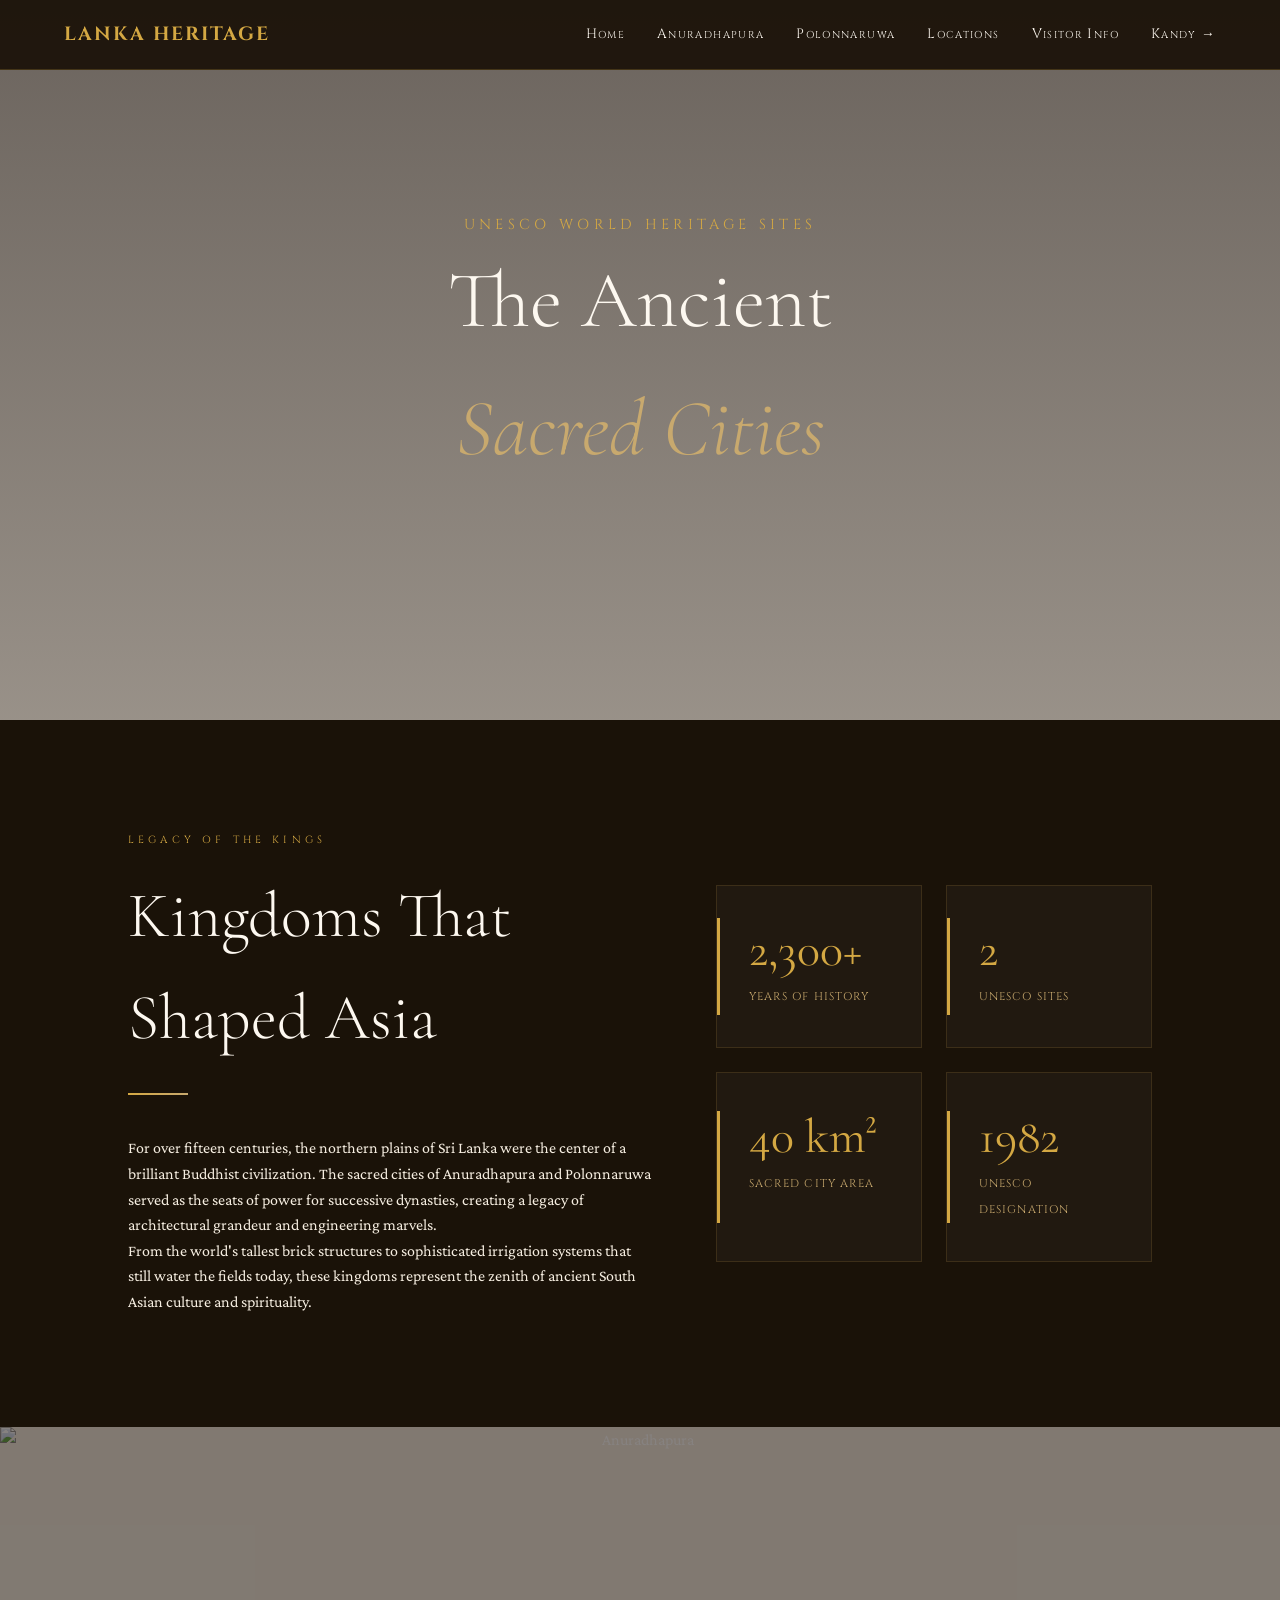
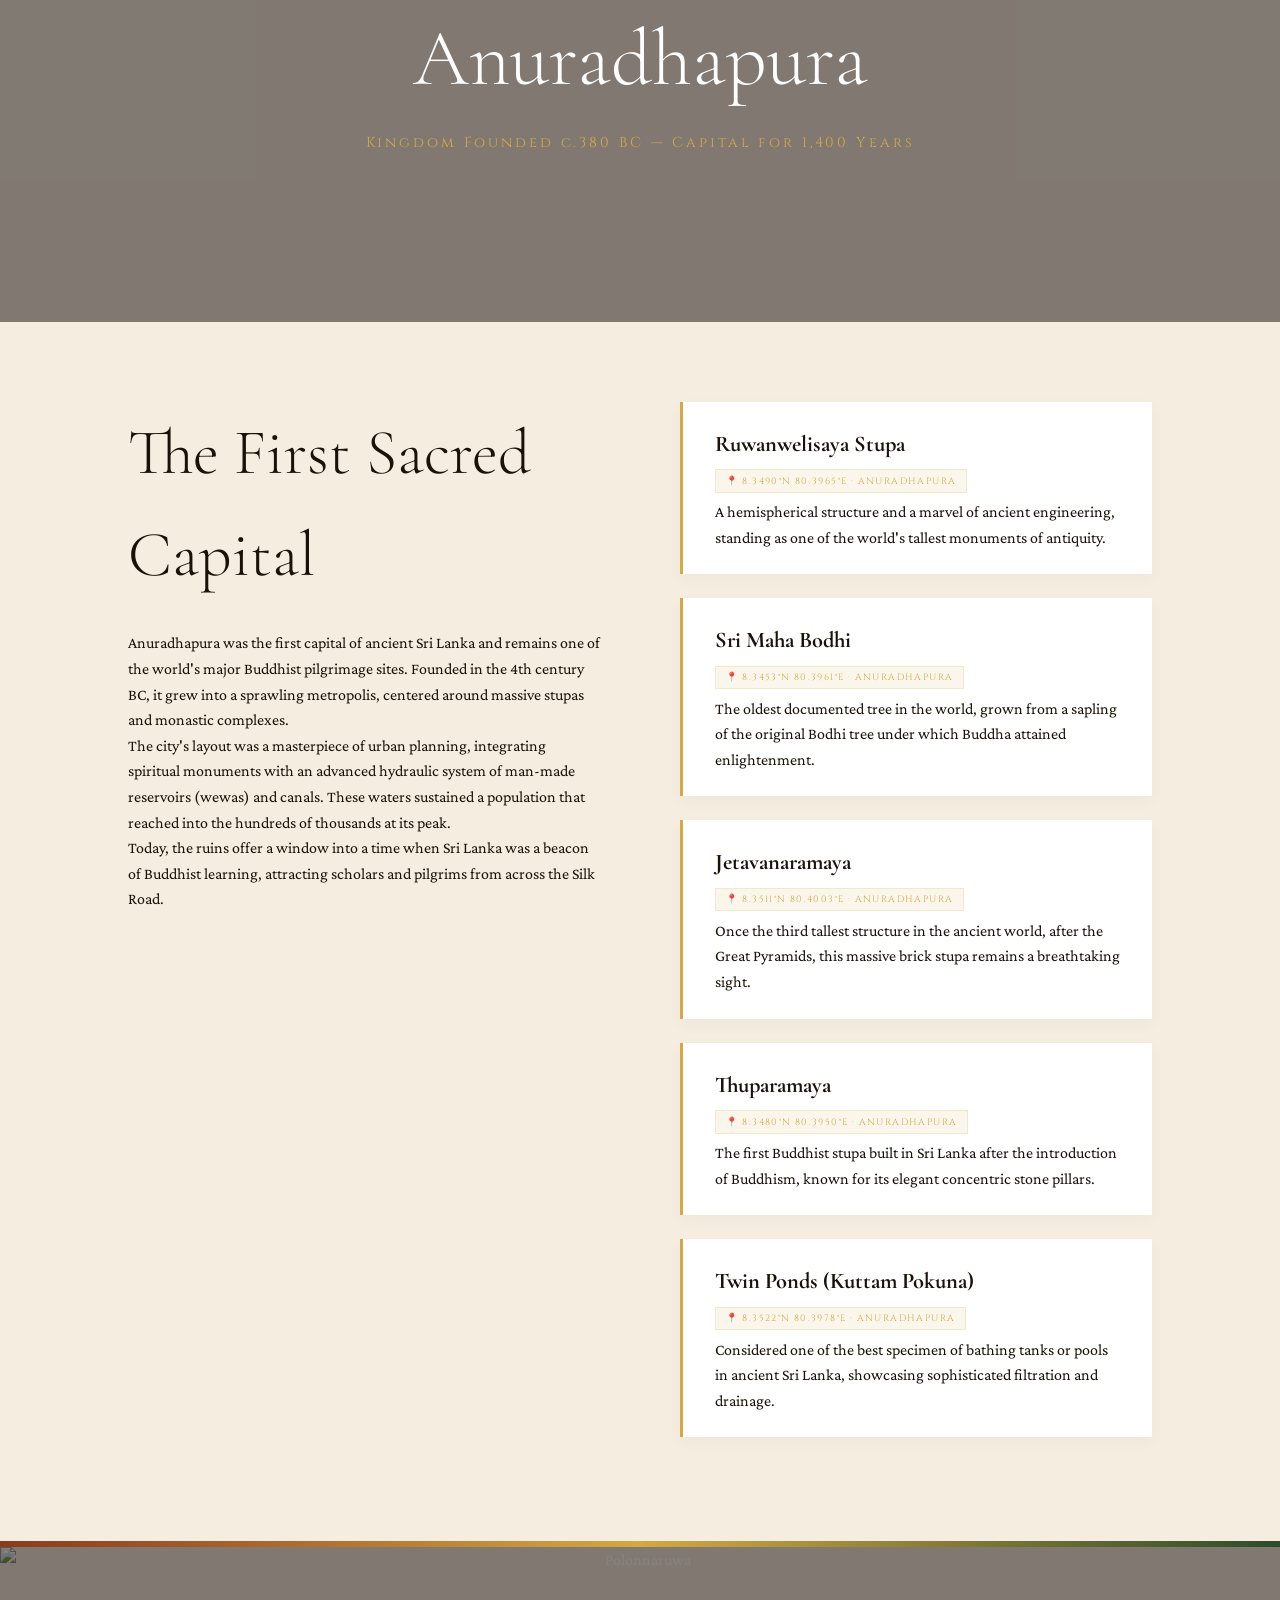
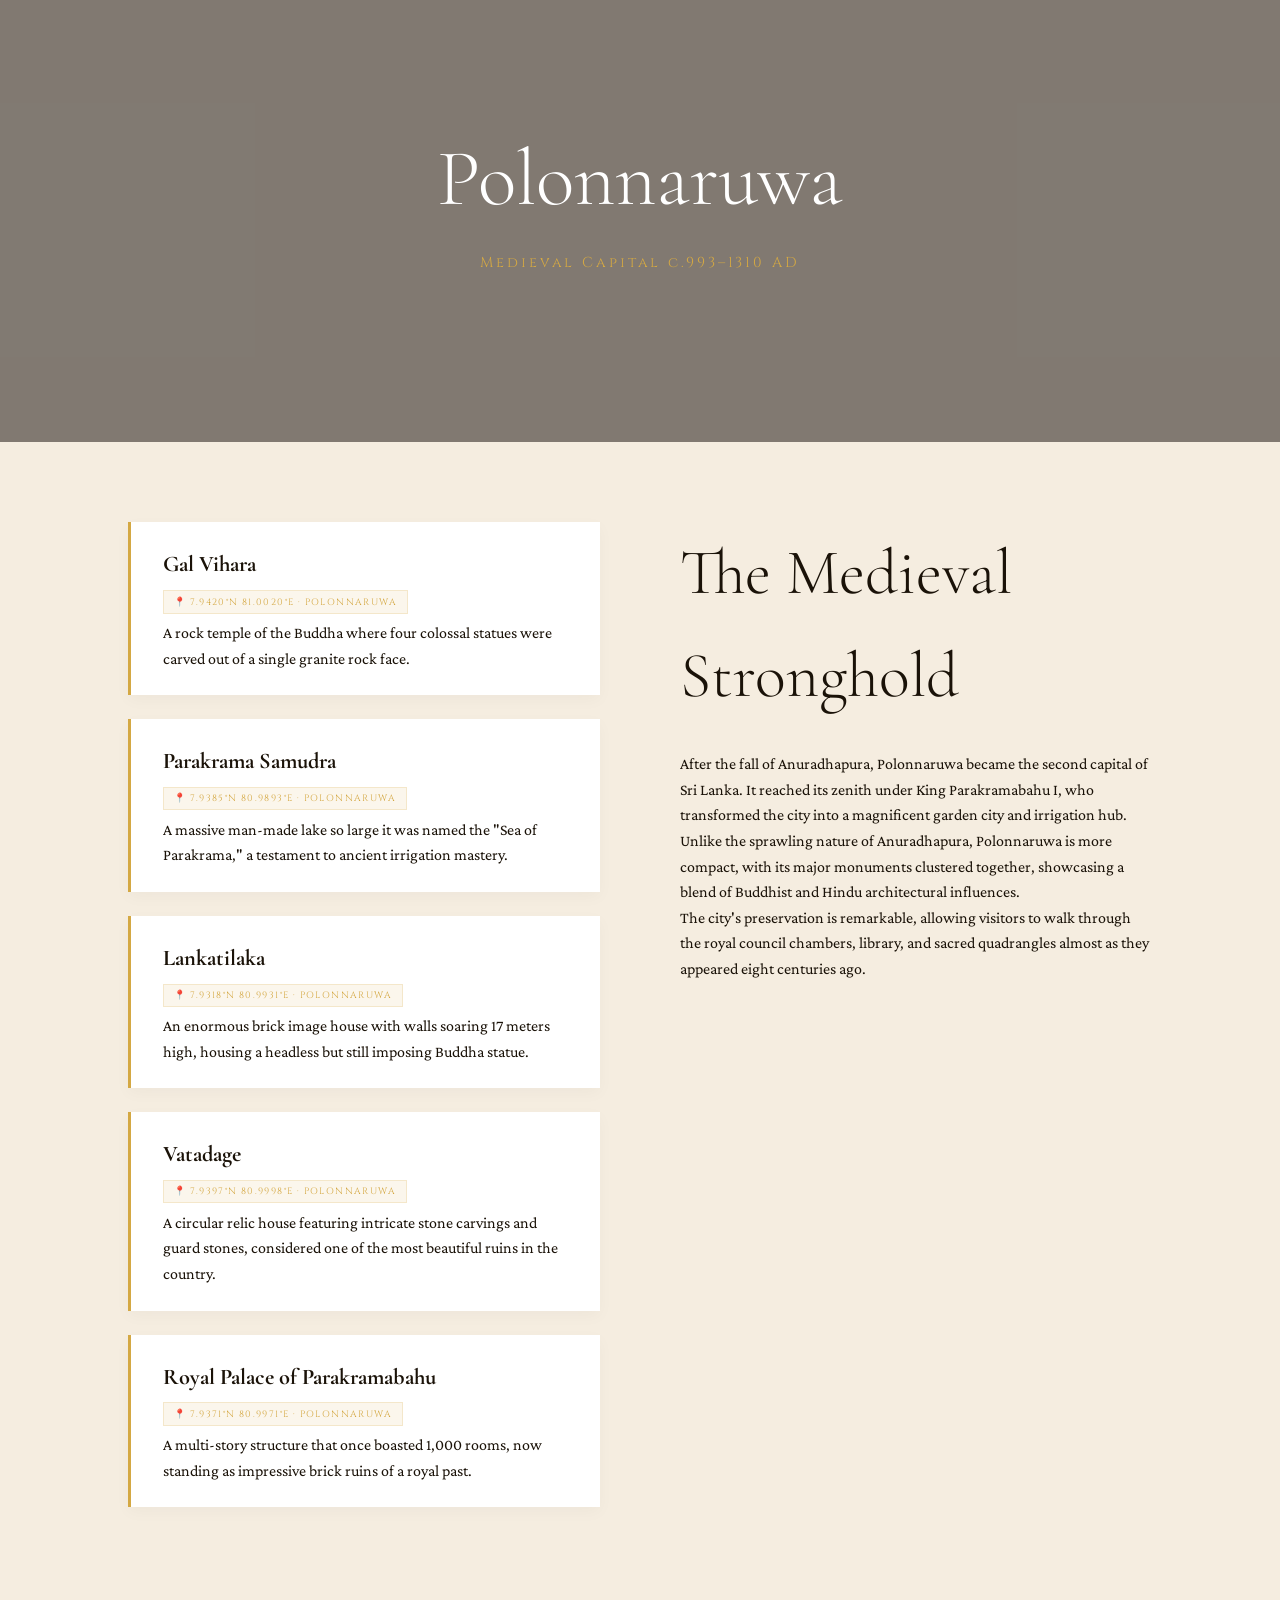
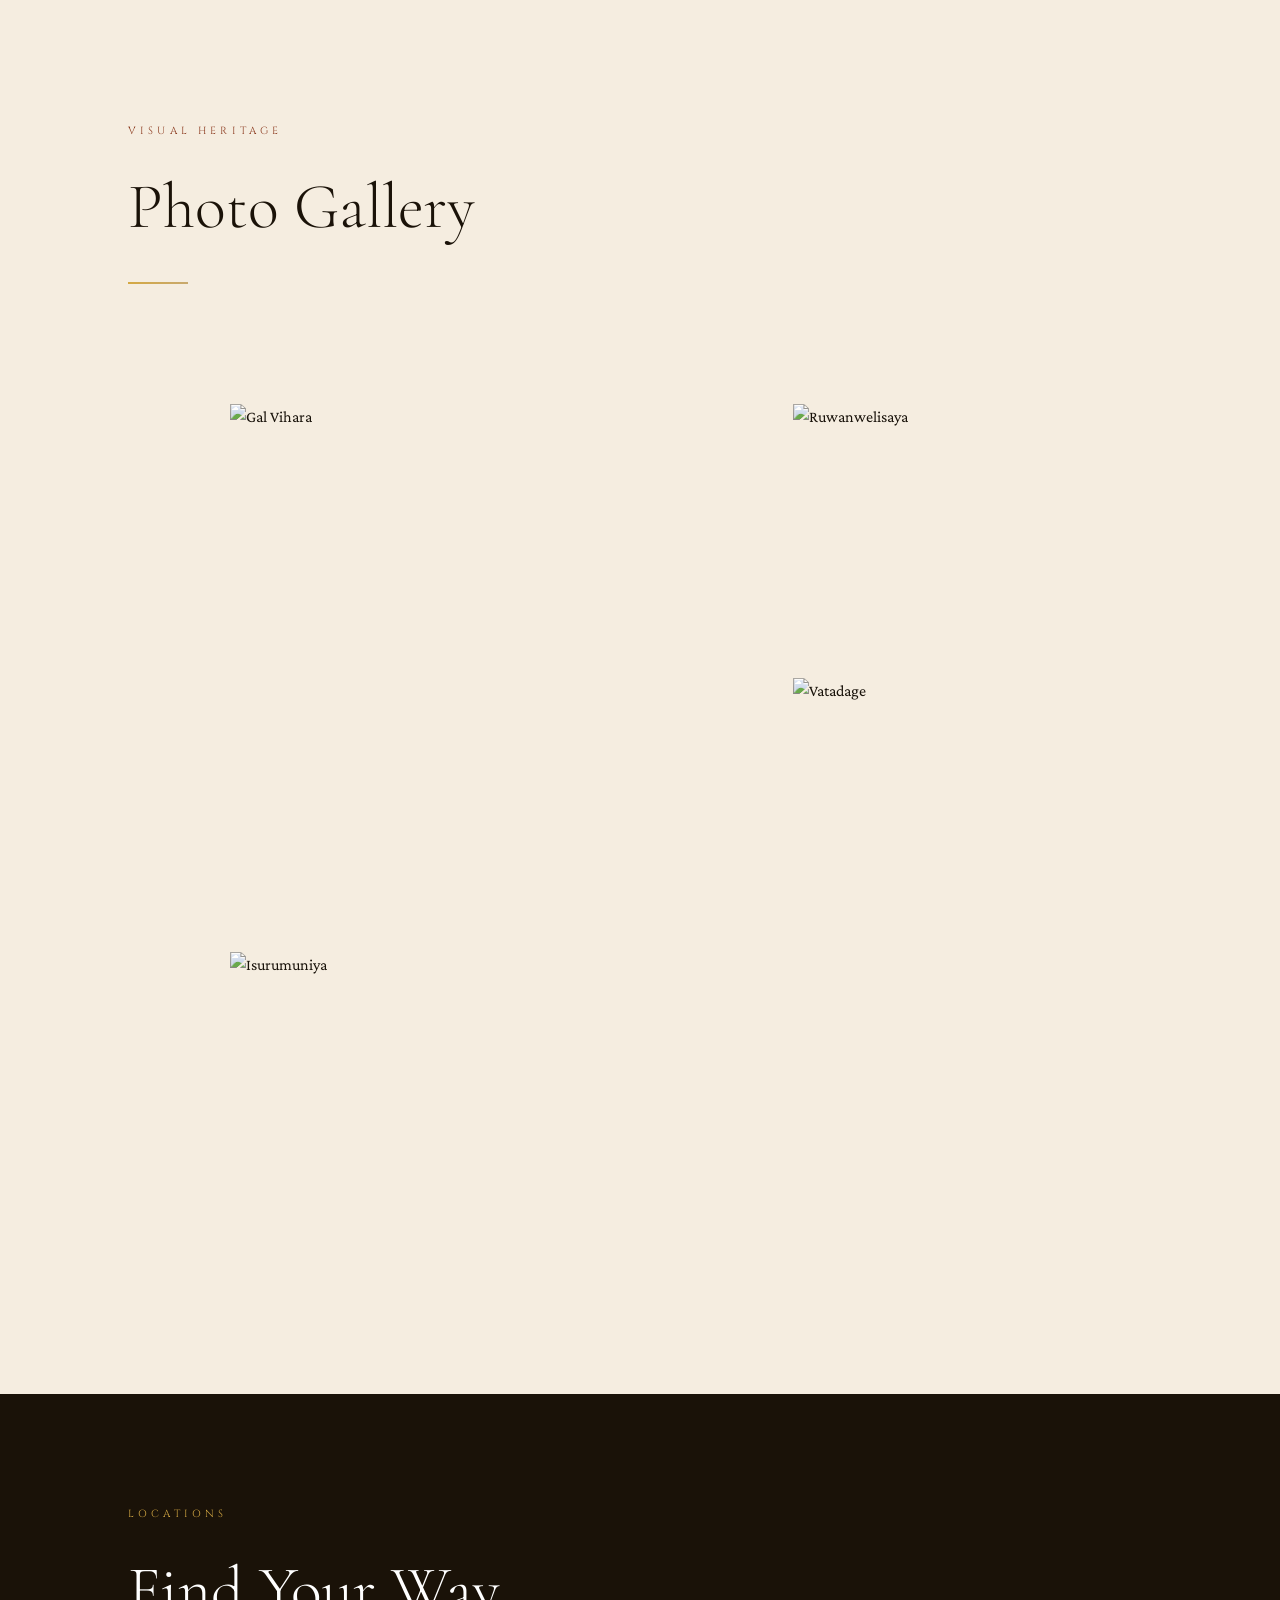
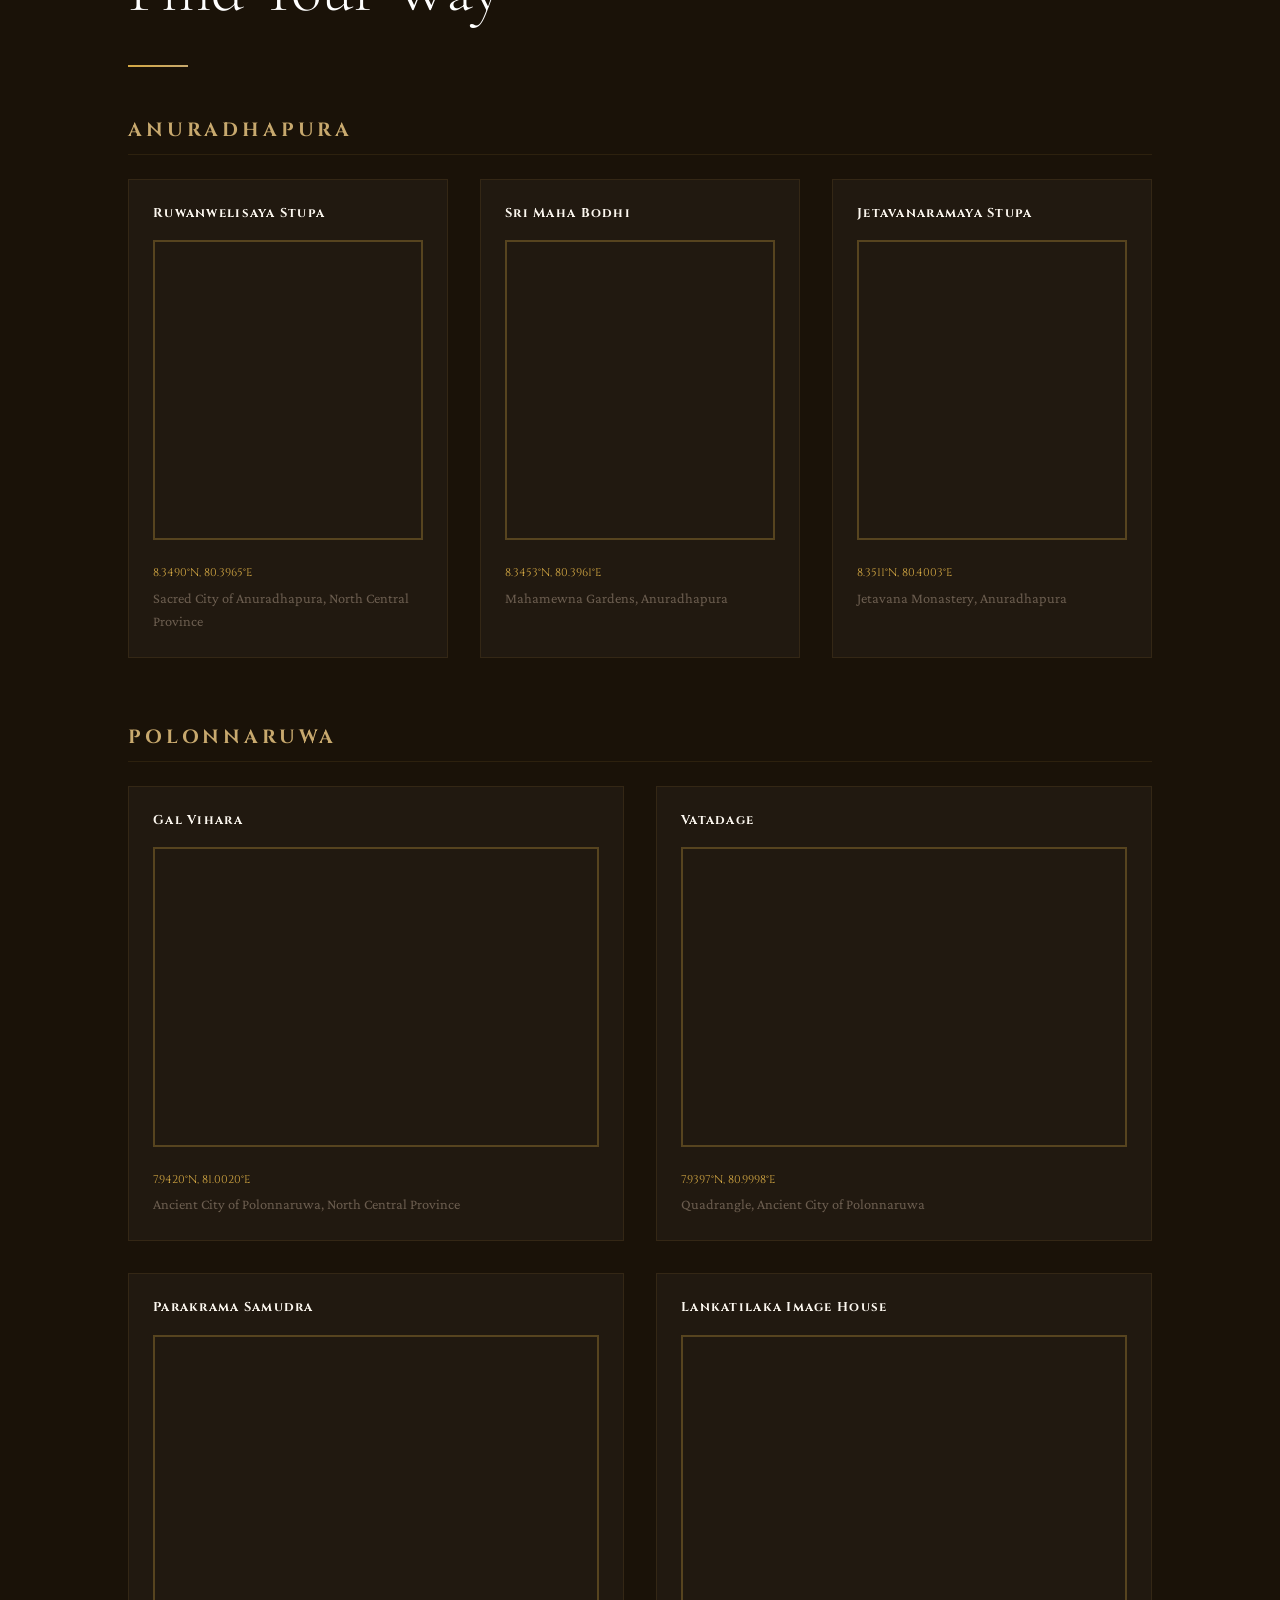
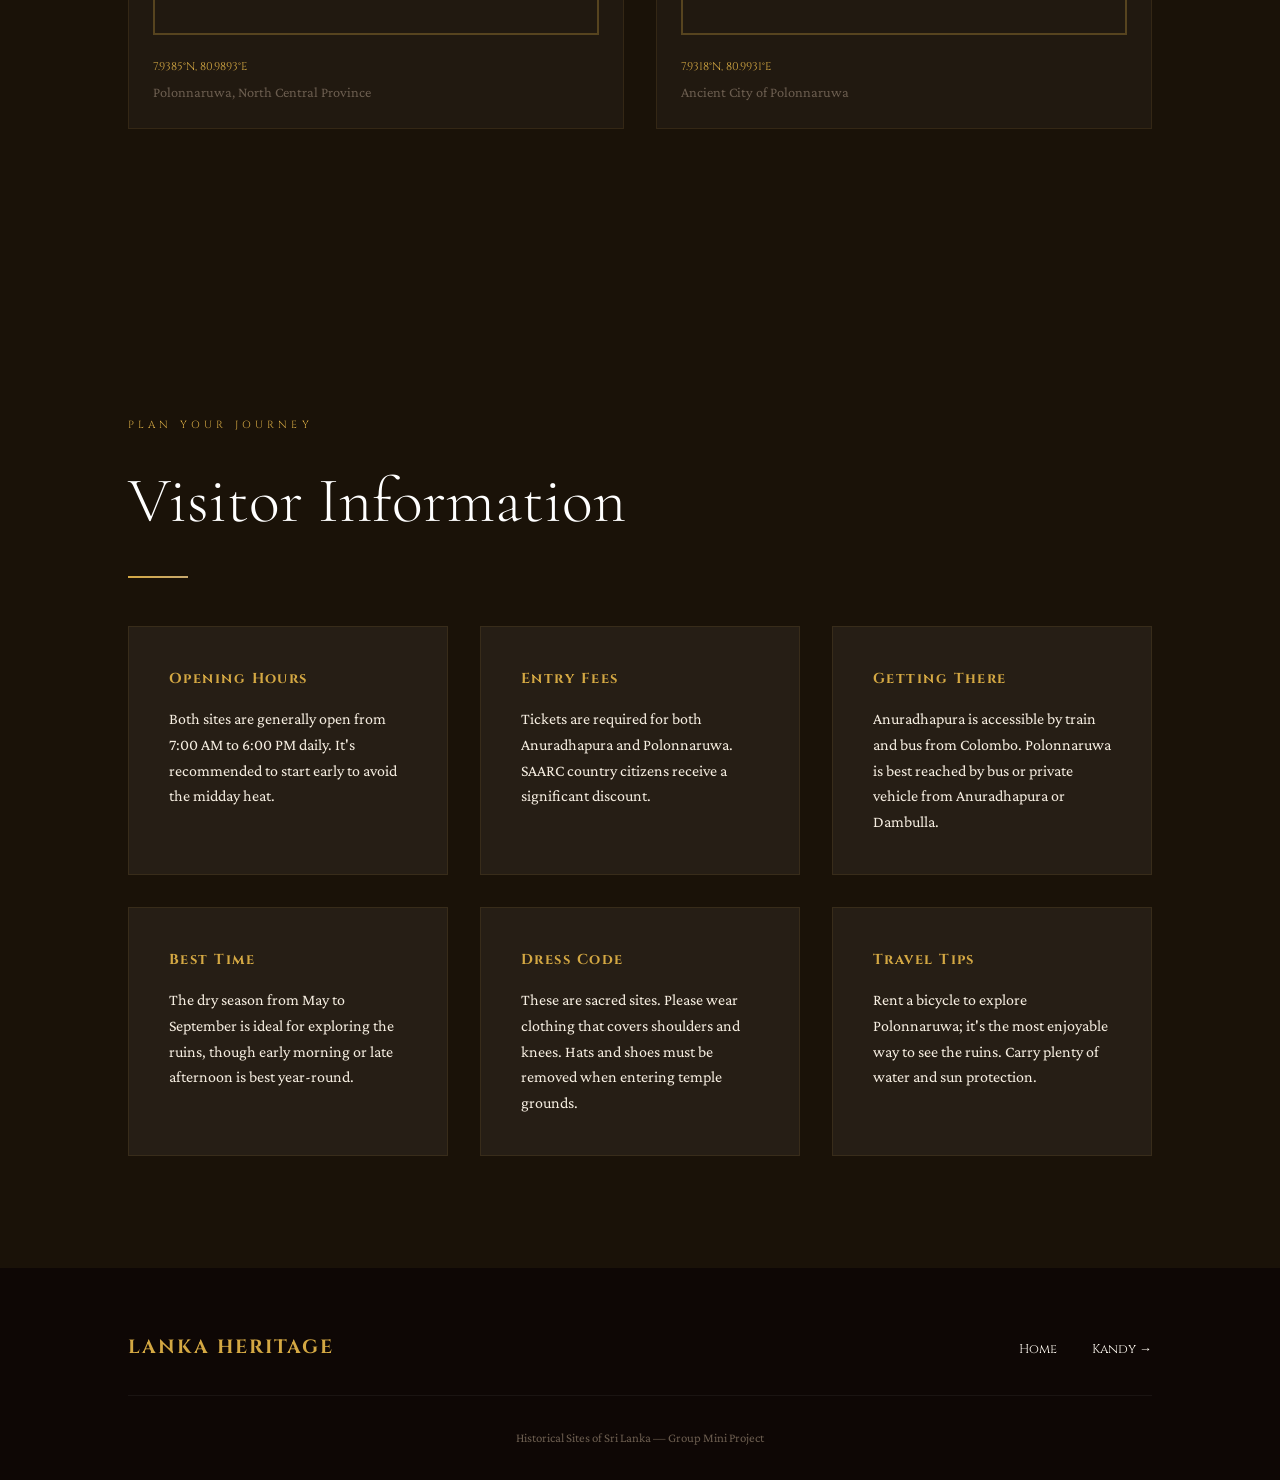
==== ancient-cities.html @ eed7c067 "add interactive maps and location coordinates to ancient-cities and kandy pages" ====
<!DOCTYPE html>
<html lang="en">
<head>
    <meta charset="UTF-8">
    <meta name="viewport" content="width=device-width, initial-scale=1.0">
    <title>Ancient Cities | Historical Sites of Sri Lanka</title>
    <!-- Google Fonts -->
    <link rel="preconnect" href="https://fonts.googleapis.com">
    <link rel="preconnect" href="https://fonts.gstatic.com" crossorigin>
    <link href="https://fonts.googleapis.com/css2?family=Cinzel:wght@400;700&family=Cormorant+Garamond:ital,wght@0,300;0,400;0,700;1,300;1,400&family=Crimson+Pro:wght@200;300;400;600&display=swap" rel="stylesheet">
    <style>
        :root {
            --stone:      #c8a96e;
            --deep:       #1a1208;
            --parchment:  #f5ede0;
            --rust:       #8b3a1e;
            --gold:       #d4a843;
            --ivory:      #fdf8f0;
            --smoke:      #6b5d4f;
            --crimson:    #8b1a1a;
            --saffron:    #e8a020;
            --night:      #0e0705;
            --forest:     #2d4c2a;
        }

        * { margin: 0; padding: 0; box-sizing: border-box; }

        body {
            font-family: 'Crimson Pro', serif;
            background-color: var(--parchment);
            color: var(--deep);
            line-height: 1.6;
            overflow-x: hidden;
        }

        /* Nav */
        .navbar {
            position: fixed;
            top: 0;
            left: 0;
            width: 100%;
            display: flex;
            justify-content: space-between;
            align-items: center;
            padding: 1.2rem 5%;
            background: rgba(26, 18, 8, 0.93);
            z-index: 1000;
            border-bottom: 1px solid rgba(212, 168, 67, 0.2);
        }

        .logo {
            font-family: 'Cinzel', serif;
            color: var(--gold);
            font-weight: 700;
            font-size: 1.2rem;
            text-decoration: none;
            letter-spacing: 0.1em;
        }

        .nav-links { display: flex; gap: 2rem; }
        .nav-links a {
            font-family: 'Cinzel', serif;
            font-variant: small-caps;
            color: var(--ivory);
            text-decoration: none;
            font-size: 0.85rem;
            letter-spacing: 0.1em;
            transition: color 0.3s ease;
        }
        .nav-links a:hover { color: var(--gold); }

        /* Hero */
        .hero {
            height: 80vh;
            width: 100%;
            position: relative;
            display: flex;
            flex-direction: column;
            justify-content: center;
            align-items: center;
            text-align: center;
            color: var(--ivory);
            overflow: hidden;
        }

        .hero-bg {
            position: absolute;
            top: 0;
            left: 0;
            width: 100%;
            height: 100%;
            background: linear-gradient(rgba(14, 7, 5, 0.6), rgba(14, 7, 5, 0.4)), url('https://upload.wikimedia.org/wikipedia/commons/thumb/1/12/Anuradhapura_Ruwanwelisaya_stupa.jpg/1280px-Anuradhapura_Ruwanwelisaya_stupa.jpg');
            background-size: cover;
            background-position: center;
            z-index: -1;
            animation: slowZoom 18s infinite alternate ease-in-out;
        }

        @keyframes slowZoom {
            from { transform: scale(1); }
            to { transform: scale(1.06); }
        }

        .hero h1 {
            font-family: 'Cormorant Garamond', serif;
            font-size: clamp(3rem, 8vw, 5rem);
            font-weight: 300;
            margin-bottom: 1rem;
        }

        .hero h1 span { font-style: italic; color: var(--stone); }

        .eyebrow {
            font-family: 'Cinzel', serif;
            color: var(--gold);
            font-size: 0.9rem;
            letter-spacing: 0.3em;
            text-transform: uppercase;
            margin-bottom: 1rem;
        }

        /* Sections */
        section { padding: 7rem 10%; position: relative; }
        .section-label {
            font-family: 'Cinzel', serif;
            font-size: 0.65rem;
            letter-spacing: 0.4em;
            text-transform: uppercase;
            color: var(--rust);
            display: block;
            margin-bottom: 1rem;
        }
        .section-title {
            font-family: 'Cormorant Garamond', serif;
            font-weight: 300;
            font-size: clamp(2.5rem, 5vw, 4rem);
            color: var(--deep);
            margin-bottom: 1.5rem;
        }
        .divider {
            width: 60px;
            height: 2px;
            background: linear-gradient(to right, var(--gold), var(--stone));
            margin-bottom: 2.5rem;
        }

        /* Reveal */
        .reveal {
            opacity: 0;
            transform: translateY(30px);
            transition: opacity 0.7s ease, transform 0.7s ease;
        }
        .reveal.visible { opacity: 1; transform: none; }

        /* Intro Strip */
        .intro-strip {
            background-color: var(--deep);
            color: var(--parchment);
            display: grid;
            grid-template-columns: 1.2fr 1fr;
            gap: 4rem;
            align-items: center;
        }
        .intro-strip .section-title { color: var(--ivory); }
        .intro-strip .section-label { color: var(--gold); }

        .stats-grid {
            display: grid;
            grid-template-columns: 1fr 1fr;
            gap: 1.5rem;
        }
        .stat-card {
            background: rgba(255, 255, 255, 0.03);
            border: 1px solid rgba(212, 168, 67, 0.15);
            padding: 2.5rem 2rem;
            position: relative;
        }
        .stat-card::before {
            content: '';
            position: absolute;
            left: 0;
            top: 20%;
            bottom: 20%;
            width: 3px;
            background-color: var(--gold);
        }
        .stat-num {
            display: block;
            font-family: 'Cormorant Garamond', serif;
            font-size: 3rem;
            color: var(--gold);
            line-height: 1;
            margin-bottom: 0.5rem;
        }
        .stat-label {
            font-family: 'Cinzel', serif;
            font-size: 0.7rem;
            letter-spacing: 0.1em;
            text-transform: uppercase;
            color: var(--stone);
        }

        /* City Sections */
        .city-banner {
            height: 55vh;
            width: 100%;
            position: relative;
            display: flex;
            flex-direction: column;
            justify-content: center;
            align-items: center;
            text-align: center;
            color: white;
            padding: 0 10%;
        }
        .city-banner::before {
            content: '';
            position: absolute;
            top: 0;
            left: 0;
            width: 100%;
            height: 100%;
            background: rgba(14, 7, 5, 0.5);
            z-index: 1;
        }
        .city-banner-img {
            position: absolute;
            top: 0;
            left: 0;
            width: 100%;
            height: 100%;
            object-fit: cover;
            filter: sepia(12%) saturate(88%);
        }
        .city-banner-content { position: relative; z-index: 2; }
        .city-banner h2 {
            font-family: 'Cormorant Garamond', serif;
            font-size: 5rem;
            font-weight: 300;
            margin-bottom: 0.5rem;
        }
        .city-period {
            font-family: 'Cinzel', serif;
            color: var(--gold);
            font-size: 0.9rem;
            letter-spacing: 0.2em;
        }

        .city-grid {
            display: grid;
            grid-template-columns: 1fr 1fr;
            gap: 5rem;
            padding: 5rem 10%;
            align-items: start;
        }
        .city-grid.mirror { grid-template-columns: 1fr 1fr; }
        .city-grid.mirror .monuments-list { order: 1; }
        .city-grid.mirror .city-description { order: 2; }

        .monument-card {
            border-left: 3px solid var(--gold);
            padding: 1.5rem 2rem;
            background: white;
            margin-bottom: 1.5rem;
            box-shadow: 0 5px 15px rgba(0,0,0,0.03);
            transition: transform 0.3s ease;
        }
        .monument-card:hover { transform: translateX(10px); }
        .monument-card h4 {
            font-family: 'Cormorant Garamond', serif;
            font-size: 1.4rem;
            font-weight: 700;
            margin-bottom: 0.2rem;
        }

        /* Location Pill */
        .location-pill {
            display: inline-block;
            font-family: 'Cinzel', serif;
            font-size: 0.58rem;
            letter-spacing: 0.15em;
            color: var(--gold);
            background: rgba(212,168,67,0.1);
            border: 1px solid rgba(212,168,67,0.2);
            padding: 0.2rem 0.6rem;
            margin: 0.3rem 0 0.4rem;
            text-transform: uppercase;
        }

        /* Map Section */
        .map-section {
            background-color: var(--deep);
            color: var(--parchment);
        }
        .map-section .section-label { color: var(--gold); }
        .map-section .section-title { color: white; }
        
        .map-subsection-title {
            font-family: 'Cinzel', serif;
            color: var(--stone);
            font-size: 1.2rem;
            margin: 3rem 0 1.5rem;
            letter-spacing: 0.2em;
            text-transform: uppercase;
            border-bottom: 1px solid rgba(212,168,67,0.1);
            padding-bottom: 0.5rem;
        }

        .map-grid {
            display: grid;
            gap: 2rem;
            margin-bottom: 4rem;
        }
        .grid-3 { grid-template-columns: repeat(3, 1fr); }
        .grid-2x2 { grid-template-columns: repeat(2, 1fr); }

        .map-card {
            background: rgba(255, 255, 255, 0.03);
            padding: 1.5rem;
            border: 1px solid rgba(212,168,67,0.1);
            transition: border-color 0.3s ease;
        }
        .map-card:hover {
            border-color: var(--gold);
        }
        .map-card h4 {
            font-family: 'Cinzel', serif;
            font-size: 0.8rem;
            color: var(--ivory);
            margin-bottom: 1rem;
            letter-spacing: 0.1em;
        }
        .map-card iframe {
            border: 2px solid rgba(212,168,67,0.3);
            transition: border-color 0.3s ease;
        }
        .map-card:hover iframe {
            border-color: var(--gold);
        }
        .map-details {
            margin-top: 1rem;
            font-family: 'Crimson Pro', serif;
            font-size: 0.9rem;
            color: var(--smoke);
        }
        .map-details .coords {
            display: block;
            color: var(--gold);
            font-family: 'Cinzel', serif;
            font-size: 0.7rem;
            margin-bottom: 0.3rem;
        }

        /* Separator */
        .color-separator {
            height: 6px;
            width: 100%;
            background: linear-gradient(to right, var(--rust), var(--gold), var(--forest));
        }

        /* Gallery */
        .gallery-grid {
            display: grid;
            grid-template-columns: repeat(3, 1fr);
            grid-auto-rows: 250px;
            gap: 1.5rem;
            padding: 5rem 10%;
        }
        .gallery-item {
            position: relative;
            overflow: hidden;
        }
        .gallery-item:first-child {
            grid-column: span 2;
            grid-row: span 2;
        }
        .gallery-img {
            width: 100%;
            height: 100%;
            object-fit: cover;
            transition: transform 0.6s ease;
            filter: sepia(12%) saturate(88%);
        }
        .gallery-item:hover .gallery-img { transform: scale(1.05); }
        .gallery-caption {
            position: absolute;
            bottom: 0;
            left: 0;
            width: 100%;
            background: linear-gradient(transparent, rgba(0,0,0,0.8));
            padding: 1.5rem;
            color: white;
            opacity: 0;
            transition: opacity 0.4s ease;
        }
        .gallery-item:hover .gallery-caption { opacity: 1; }

        /* Visitor Info */
        .visitor-info {
            background-color: var(--deep);
            color: var(--parchment);
        }
        .info-grid {
            display: grid;
            grid-template-columns: repeat(3, 1fr);
            gap: 2rem;
            margin-top: 3rem;
        }
        .info-card {
            background: rgba(255, 255, 255, 0.05);
            padding: 2.5rem;
            border: 1px solid rgba(212, 168, 67, 0.1);
        }
        .info-card h4 {
            font-family: 'Cinzel', serif;
            color: var(--gold);
            margin-bottom: 1rem;
            font-size: 0.9rem;
            letter-spacing: 0.1em;
        }

        /* Footer */
        footer {
            background-color: var(--night);
            color: var(--parchment);
            padding: 4rem 10% 2rem;
        }
        .footer-content {
            display: flex;
            justify-content: space-between;
            align-items: center;
            border-bottom: 1px solid rgba(255,255,255,0.05);
            padding-bottom: 2rem;
            margin-bottom: 2rem;
        }
        .footer-nav a {
            color: var(--ivory);
            text-decoration: none;
            font-family: 'Cinzel', serif;
            margin-left: 2rem;
            font-size: 0.8rem;
        }

        /* Responsive */
        @media (max-width: 900px) {
            .intro-strip, .city-grid, .info-grid, .map-grid { grid-template-columns: 1fr; }
            .city-grid.mirror { grid-template-columns: 1fr; }
            .city-grid.mirror .monuments-list { order: 2; }
            .city-grid.mirror .city-description { order: 1; }
            .gallery-grid { grid-template-columns: 1fr 1fr; }
        }
        @media (max-width: 600px) {
            .gallery-grid { grid-template-columns: 1fr; }
            .city-banner h2 { font-size: 3rem; }
            .nav-links { display: none; }
        }
    </style>
</head>
<body>

    <nav class="navbar">
        <a href="index.html" class="logo">LANKA HERITAGE</a>
        <div class="nav-links">
            <a href="index.html">Home</a>
            <a href="#anuradhapura">Anuradhapura</a>
            <a href="#polonnaruwa">Polonnaruwa</a>
            <a href="#locations">Locations</a>
            <a href="#visitor-info">Visitor Info</a>
            <a href="kandy.html">Kandy →</a>
        </div>
    </nav>

    <header class="hero">
        <div class="hero-bg"></div>
        <div class="hero-content reveal">
            <span class="eyebrow">UNESCO World Heritage Sites</span>
            <h1>The Ancient<br><span>Sacred Cities</span></h1>
        </div>
    </header>

    <section class="intro-strip reveal">
        <div class="intro-content">
            <span class="section-label">Legacy of the Kings</span>
            <h2 class="section-title">Kingdoms That<br>Shaped Asia</h2>
            <div class="divider"></div>
            <p>For over fifteen centuries, the northern plains of Sri Lanka were the center of a brilliant Buddhist civilization. The sacred cities of Anuradhapura and Polonnaruwa served as the seats of power for successive dynasties, creating a legacy of architectural grandeur and engineering marvels.</p>
            <p>From the world's tallest brick structures to sophisticated irrigation systems that still water the fields today, these kingdoms represent the zenith of ancient South Asian culture and spirituality.</p>
        </div>
        <div class="stats-grid">
            <div class="stat-card">
                <span class="stat-num">2,300+</span>
                <span class="stat-label">Years of History</span>
            </div>
            <div class="stat-card">
                <span class="stat-num">2</span>
                <span class="stat-label">UNESCO Sites</span>
            </div>
            <div class="stat-card">
                <span class="stat-num">40 km²</span>
                <span class="stat-label">Sacred City Area</span>
            </div>
            <div class="stat-card">
                <span class="stat-num">1982</span>
                <span class="stat-label">UNESCO Designation</span>
            </div>
        </div>
    </section>

    <div id="anuradhapura" class="city-banner">
        <img src="https://upload.wikimedia.org/wikipedia/commons/thumb/1/12/Anuradhapura_Ruwanwelisaya_stupa.jpg/1280px-Anuradhapura_Ruwanwelisaya_stupa.jpg" alt="Anuradhapura" class="city-banner-img">
        <div class="city-banner-content reveal">
            <h2>Anuradhapura</h2>
            <p class="city-period">Kingdom Founded c.380 BC — Capital for 1,400 Years</p>
        </div>
    </div>

    <div class="city-grid">
        <div class="city-description reveal">
            <h3 class="section-title">The First Sacred Capital</h3>
            <p>Anuradhapura was the first capital of ancient Sri Lanka and remains one of the world's major Buddhist pilgrimage sites. Founded in the 4th century BC, it grew into a sprawling metropolis, centered around massive stupas and monastic complexes.</p>
            <p>The city's layout was a masterpiece of urban planning, integrating spiritual monuments with an advanced hydraulic system of man-made reservoirs (wewas) and canals. These waters sustained a population that reached into the hundreds of thousands at its peak.</p>
            <p>Today, the ruins offer a window into a time when Sri Lanka was a beacon of Buddhist learning, attracting scholars and pilgrims from across the Silk Road.</p>
        </div>
        <div class="monuments-list reveal">
            <div class="monument-card">
                <h4>Ruwanwelisaya Stupa</h4>
                <span class="location-pill">📍 8.3490°N 80.3965°E · Anuradhapura</span>
                <p>A hemispherical structure and a marvel of ancient engineering, standing as one of the world's tallest monuments of antiquity.</p>
            </div>
            <div class="monument-card">
                <h4>Sri Maha Bodhi</h4>
                <span class="location-pill">📍 8.3453°N 80.3961°E · Anuradhapura</span>
                <p>The oldest documented tree in the world, grown from a sapling of the original Bodhi tree under which Buddha attained enlightenment.</p>
            </div>
            <div class="monument-card">
                <h4>Jetavanaramaya</h4>
                <span class="location-pill">📍 8.3511°N 80.4003°E · Anuradhapura</span>
                <p>Once the third tallest structure in the ancient world, after the Great Pyramids, this massive brick stupa remains a breathtaking sight.</p>
            </div>
            <div class="monument-card">
                <h4>Thuparamaya</h4>
                <span class="location-pill">📍 8.3480°N 80.3950°E · Anuradhapura</span>
                <p>The first Buddhist stupa built in Sri Lanka after the introduction of Buddhism, known for its elegant concentric stone pillars.</p>
            </div>
            <div class="monument-card">
                <h4>Twin Ponds (Kuttam Pokuna)</h4>
                <span class="location-pill">📍 8.3522°N 80.3978°E · Anuradhapura</span>
                <p>Considered one of the best specimen of bathing tanks or pools in ancient Sri Lanka, showcasing sophisticated filtration and drainage.</p>
            </div>
        </div>
    </div>

    <div class="color-separator"></div>

    <div id="polonnaruwa" class="city-banner">
        <img src="https://upload.wikimedia.org/wikipedia/commons/thumb/9/9e/Gal_Vihara_Polonnaruwa.jpg/1280px-Gal_Vihara_Polonnaruwa.jpg" alt="Polonnaruwa" class="city-banner-img">
        <div class="city-banner-content reveal">
            <h2>Polonnaruwa</h2>
            <p class="city-period">Medieval Capital c.993–1310 AD</p>
        </div>
    </div>

    <div class="city-grid mirror">
        <div class="monuments-list reveal">
            <div class="monument-card">
                <h4>Gal Vihara</h4>
                <span class="location-pill">📍 7.9420°N 81.0020°E · Polonnaruwa</span>
                <p>A rock temple of the Buddha where four colossal statues were carved out of a single granite rock face.</p>
            </div>
            <div class="monument-card">
                <h4>Parakrama Samudra</h4>
                <span class="location-pill">📍 7.9385°N 80.9893°E · Polonnaruwa</span>
                <p>A massive man-made lake so large it was named the "Sea of Parakrama," a testament to ancient irrigation mastery.</p>
            </div>
            <div class="monument-card">
                <h4>Lankatilaka</h4>
                <span class="location-pill">📍 7.9318°N 80.9931°E · Polonnaruwa</span>
                <p>An enormous brick image house with walls soaring 17 meters high, housing a headless but still imposing Buddha statue.</p>
            </div>
            <div class="monument-card">
                <h4>Vatadage</h4>
                <span class="location-pill">📍 7.9397°N 80.9998°E · Polonnaruwa</span>
                <p>A circular relic house featuring intricate stone carvings and guard stones, considered one of the most beautiful ruins in the country.</p>
            </div>
            <div class="monument-card">
                <h4>Royal Palace of Parakramabahu</h4>
                <span class="location-pill">📍 7.9371°N 80.9971°E · Polonnaruwa</span>
                <p>A multi-story structure that once boasted 1,000 rooms, now standing as impressive brick ruins of a royal past.</p>
            </div>
        </div>
        <div class="city-description reveal">
            <h3 class="section-title">The Medieval Stronghold</h3>
            <p>After the fall of Anuradhapura, Polonnaruwa became the second capital of Sri Lanka. It reached its zenith under King Parakramabahu I, who transformed the city into a magnificent garden city and irrigation hub.</p>
            <p>Unlike the sprawling nature of Anuradhapura, Polonnaruwa is more compact, with its major monuments clustered together, showcasing a blend of Buddhist and Hindu architectural influences.</p>
            <p>The city's preservation is remarkable, allowing visitors to walk through the royal council chambers, library, and sacred quadrangles almost as they appeared eight centuries ago.</p>
        </div>
    </div>

    <section class="gallery">
        <span class="section-label">Visual Heritage</span>
        <h2 class="section-title">Photo Gallery</h2>
        <div class="divider"></div>
        <div class="gallery-grid">
            <div class="gallery-item reveal">
                <img src="https://upload.wikimedia.org/wikipedia/commons/thumb/9/9e/Gal_Vihara_Polonnaruwa.jpg/800px-Gal_Vihara_Polonnaruwa.jpg" alt="Gal Vihara" class="gallery-img">
                <div class="gallery-caption">Gal Vihara Rock Temple</div>
            </div>
            <div class="gallery-item reveal">
                <img src="https://upload.wikimedia.org/wikipedia/commons/thumb/1/12/Anuradhapura_Ruwanwelisaya_stupa.jpg/600px-Anuradhapura_Ruwanwelisaya_stupa.jpg" alt="Ruwanwelisaya" class="gallery-img">
                <div class="gallery-caption">Ruwanwelisaya Stupa</div>
            </div>
            <div class="gallery-item reveal">
                <img src="https://upload.wikimedia.org/wikipedia/commons/thumb/6/6e/Vatadage_Polonnaruwa.jpg/600px-Vatadage_Polonnaruwa.jpg" alt="Vatadage" class="gallery-img">
                <div class="gallery-caption">Polonnaruwa Vatadage</div>
            </div>
            <div class="gallery-item reveal">
                <img src="https://upload.wikimedia.org/wikipedia/commons/thumb/b/b0/Isurumuniya_Lovers.JPG/600px-Isurumuniya_Lovers.JPG" alt="Isurumuniya" class="gallery-img">
                <div class="gallery-caption">Isurumuniya Lovers Rock Carving</div>
            </div>
        </div>
    </section>

    <section id="locations" class="map-section reveal">
        <span class="section-label">Locations</span>
        <h2 class="section-title">Find Your Way</h2>
        <div class="divider"></div>

        <h3 class="map-subsection-title">Anuradhapura</h3>
        <div class="map-grid grid-3">
            <!-- Ruwanwelisaya -->
            <div class="map-card reveal">
                <h4>Ruwanwelisaya Stupa</h4>
                <iframe
                    src="https://www.openstreetmap.org/export/embed.html?bbox=80.3885,8.3430,80.4045,8.3550&layer=mapnik&marker=8.3490,80.3965"
                    width="100%" height="300"
                    loading="lazy"
                    title="Map of Ruwanwelisaya Stupa">
                </iframe>
                <div class="map-details">
                    <span class="coords">8.3490°N, 80.3965°E</span>
                    Sacred City of Anuradhapura, North Central Province
                </div>
            </div>
            <!-- Sri Maha Bodhi -->
            <div class="map-card reveal">
                <h4>Sri Maha Bodhi</h4>
                <iframe
                    src="https://www.openstreetmap.org/export/embed.html?bbox=80.3881,8.3393,80.4041,8.3513&layer=mapnik&marker=8.3453,80.3961"
                    width="100%" height="300"
                    loading="lazy"
                    title="Map of Sri Maha Bodhi">
                </iframe>
                <div class="map-details">
                    <span class="coords">8.3453°N, 80.3961°E</span>
                    Mahamewna Gardens, Anuradhapura
                </div>
            </div>
            <!-- Jetavanaramaya -->
            <div class="map-card reveal">
                <h4>Jetavanaramaya Stupa</h4>
                <iframe
                    src="https://www.openstreetmap.org/export/embed.html?bbox=80.3923,8.3451,80.4083,8.3571&layer=mapnik&marker=8.3511,80.4003"
                    width="100%" height="300"
                    loading="lazy"
                    title="Map of Jetavanaramaya Stupa">
                </iframe>
                <div class="map-details">
                    <span class="coords">8.3511°N, 80.4003°E</span>
                    Jetavana Monastery, Anuradhapura
                </div>
            </div>
        </div>

        <h3 class="map-subsection-title">Polonnaruwa</h3>
        <div class="map-grid grid-2x2">
            <!-- Gal Vihara -->
            <div class="map-card reveal">
                <h4>Gal Vihara</h4>
                <iframe
                    src="https://www.openstreetmap.org/export/embed.html?bbox=80.9940,7.9360,81.0100,7.9480&layer=mapnik&marker=7.9420,81.0020"
                    width="100%" height="300"
                    loading="lazy"
                    title="Map of Gal Vihara">
                </iframe>
                <div class="map-details">
                    <span class="coords">7.9420°N, 81.0020°E</span>
                    Ancient City of Polonnaruwa, North Central Province
                </div>
            </div>
            <!-- Vatadage -->
            <div class="map-card reveal">
                <h4>Vatadage</h4>
                <iframe
                    src="https://www.openstreetmap.org/export/embed.html?bbox=80.9918,7.9337,81.0078,7.9457&layer=mapnik&marker=7.9397,80.9998"
                    width="100%" height="300"
                    loading="lazy"
                    title="Map of Vatadage">
                </iframe>
                <div class="map-details">
                    <span class="coords">7.9397°N, 80.9998°E</span>
                    Quadrangle, Ancient City of Polonnaruwa
                </div>
            </div>
            <!-- Parakrama Samudra -->
            <div class="map-card reveal">
                <h4>Parakrama Samudra</h4>
                <iframe
                    src="https://www.openstreetmap.org/export/embed.html?bbox=80.9813,7.9325,80.9973,7.9445&layer=mapnik&marker=7.9385,80.9893"
                    width="100%" height="300"
                    loading="lazy"
                    title="Map of Parakrama Samudra">
                </iframe>
                <div class="map-details">
                    <span class="coords">7.9385°N, 80.9893°E</span>
                    Polonnaruwa, North Central Province
                </div>
            </div>
            <!-- Lankatilaka -->
            <div class="map-card reveal">
                <h4>Lankatilaka Image House</h4>
                <iframe
                    src="https://www.openstreetmap.org/export/embed.html?bbox=80.9851,7.9258,81.0011,7.9378&layer=mapnik&marker=7.9318,80.9931"
                    width="100%" height="300"
                    loading="lazy"
                    title="Map of Lankatilaka Image House">
                </iframe>
                <div class="map-details">
                    <span class="coords">7.9318°N, 80.9931°E</span>
                    Ancient City of Polonnaruwa
                </div>
            </div>
        </div>
    </section>

    <section id="visitor-info" class="visitor-info">
        <span class="section-label" style="color: var(--gold);">Plan Your Journey</span>
        <h2 class="section-title" style="color: white;">Visitor Information</h2>
        <div class="divider"></div>
        <div class="info-grid">
            <div class="info-card reveal">
                <h4>Opening Hours</h4>
                <p>Both sites are generally open from 7:00 AM to 6:00 PM daily. It's recommended to start early to avoid the midday heat.</p>
            </div>
            <div class="info-card reveal">
                <h4>Entry Fees</h4>
                <p>Tickets are required for both Anuradhapura and Polonnaruwa. SAARC country citizens receive a significant discount.</p>
            </div>
            <div class="info-card reveal">
                <h4>Getting There</h4>
                <p>Anuradhapura is accessible by train and bus from Colombo. Polonnaruwa is best reached by bus or private vehicle from Anuradhapura or Dambulla.</p>
            </div>
            <div class="info-card reveal">
                <h4>Best Time</h4>
                <p>The dry season from May to September is ideal for exploring the ruins, though early morning or late afternoon is best year-round.</p>
            </div>
            <div class="info-card reveal">
                <h4>Dress Code</h4>
                <p>These are sacred sites. Please wear clothing that covers shoulders and knees. Hats and shoes must be removed when entering temple grounds.</p>
            </div>
            <div class="info-card reveal">
                <h4>Travel Tips</h4>
                <p>Rent a bicycle to explore Polonnaruwa; it's the most enjoyable way to see the ruins. Carry plenty of water and sun protection.</p>
            </div>
        </div>
    </section>

    <footer>
        <div class="footer-content">
            <a href="index.html" class="logo">LANKA HERITAGE</a>
            <div class="footer-nav">
                <a href="index.html">Home</a>
                <a href="kandy.html">Kandy →</a>
            </div>
        </div>
        <p style="text-align: center; font-size: 0.8rem; color: var(--smoke);">Historical Sites of Sri Lanka — Group Mini Project</p>
    </footer>

    <script>
        const reveals = document.querySelectorAll('.reveal');
        const io = new IntersectionObserver((entries) => {
            entries.forEach((e, i) => {
                if (e.isIntersecting) {
                    setTimeout(() => e.target.classList.add('visible'), i * 90);
                    io.unobserve(e.target);
                }
            });
        }, { threshold: 0.08 });
        reveals.forEach(r => io.observe(r));
    </script>
</body>
</html>
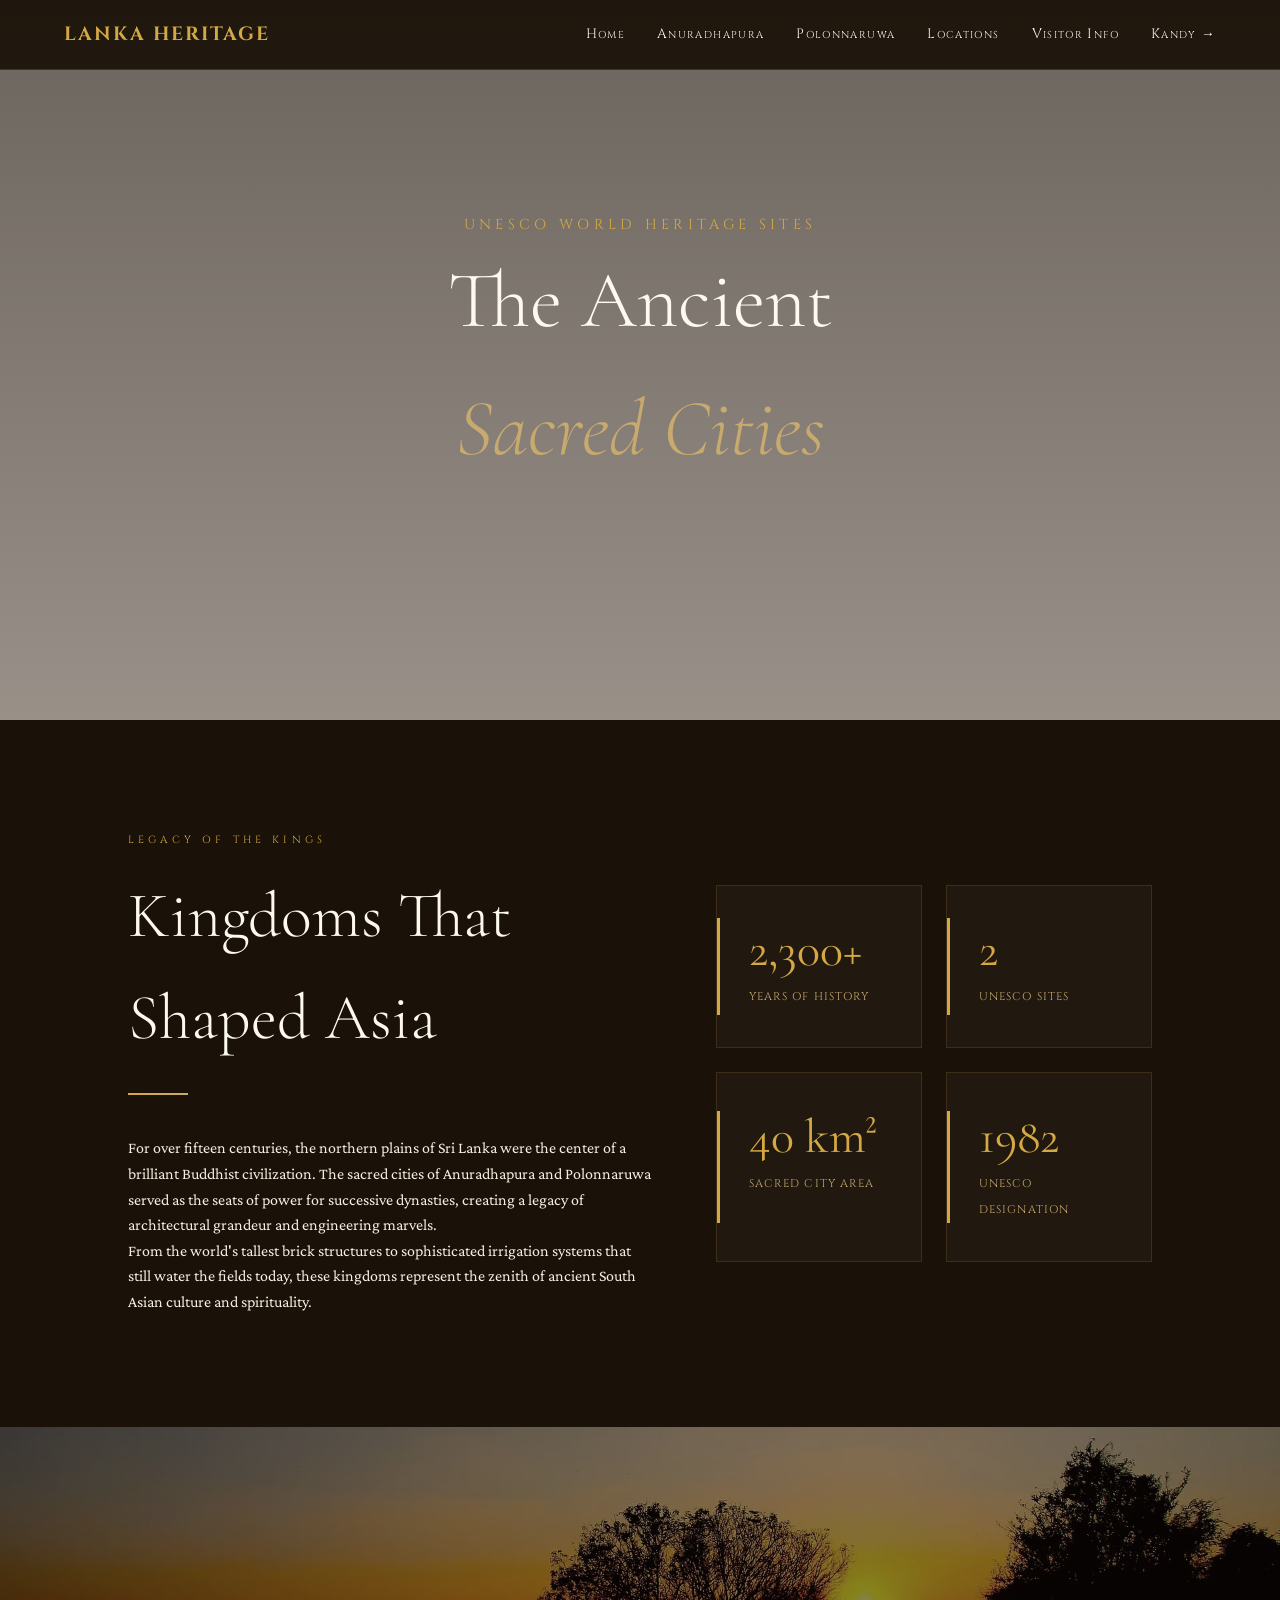
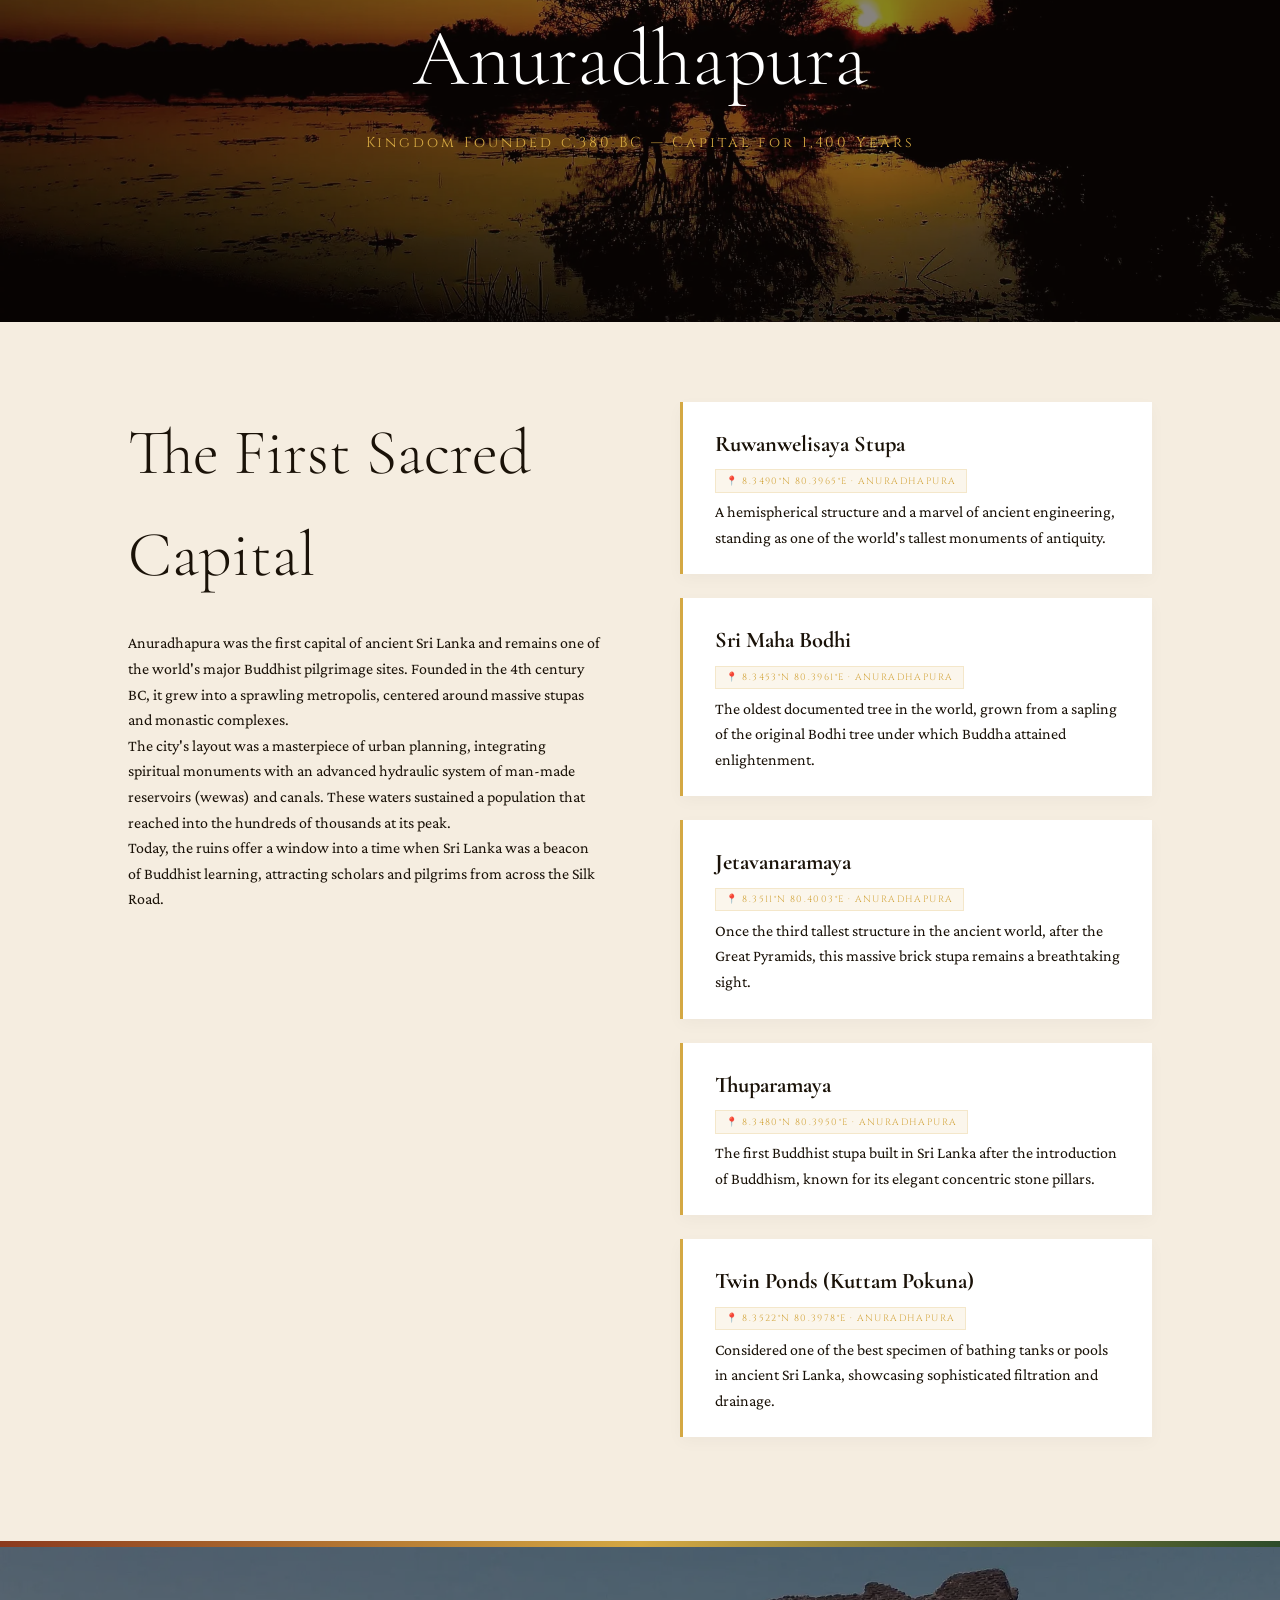
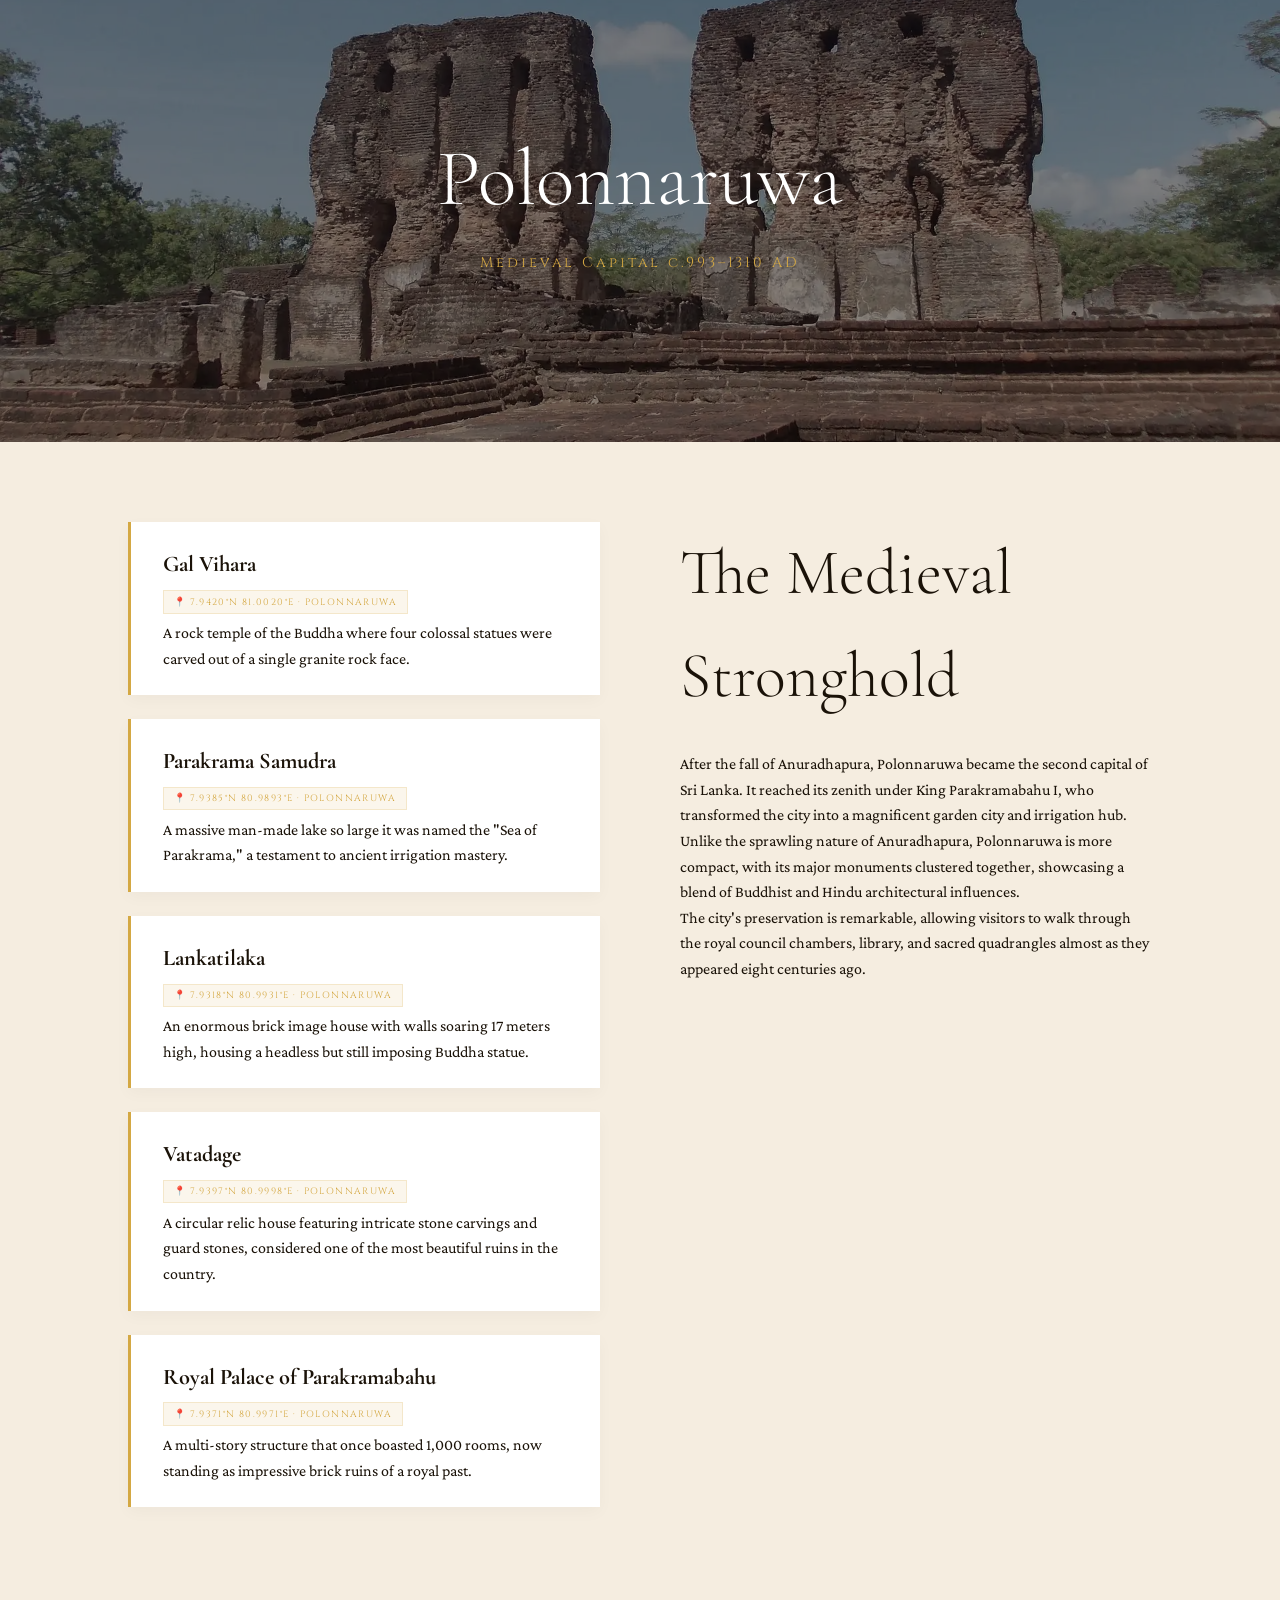
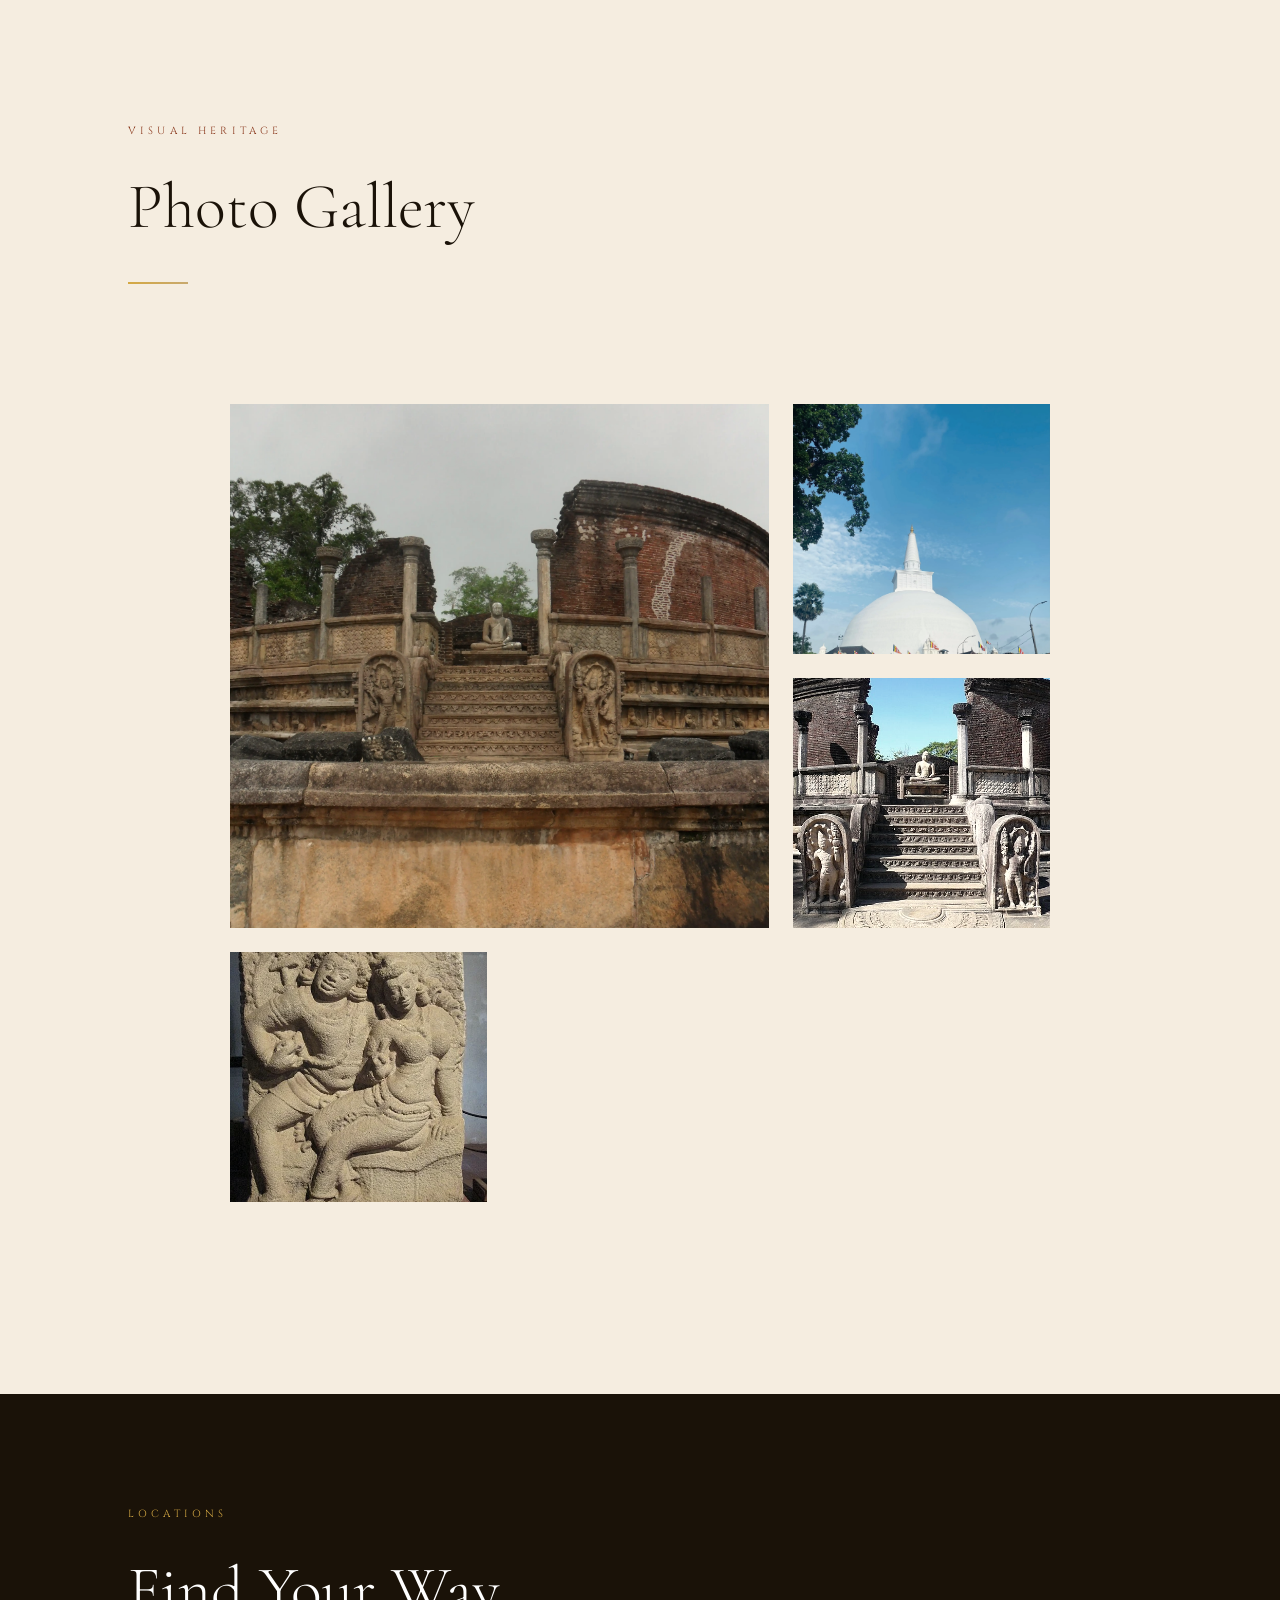
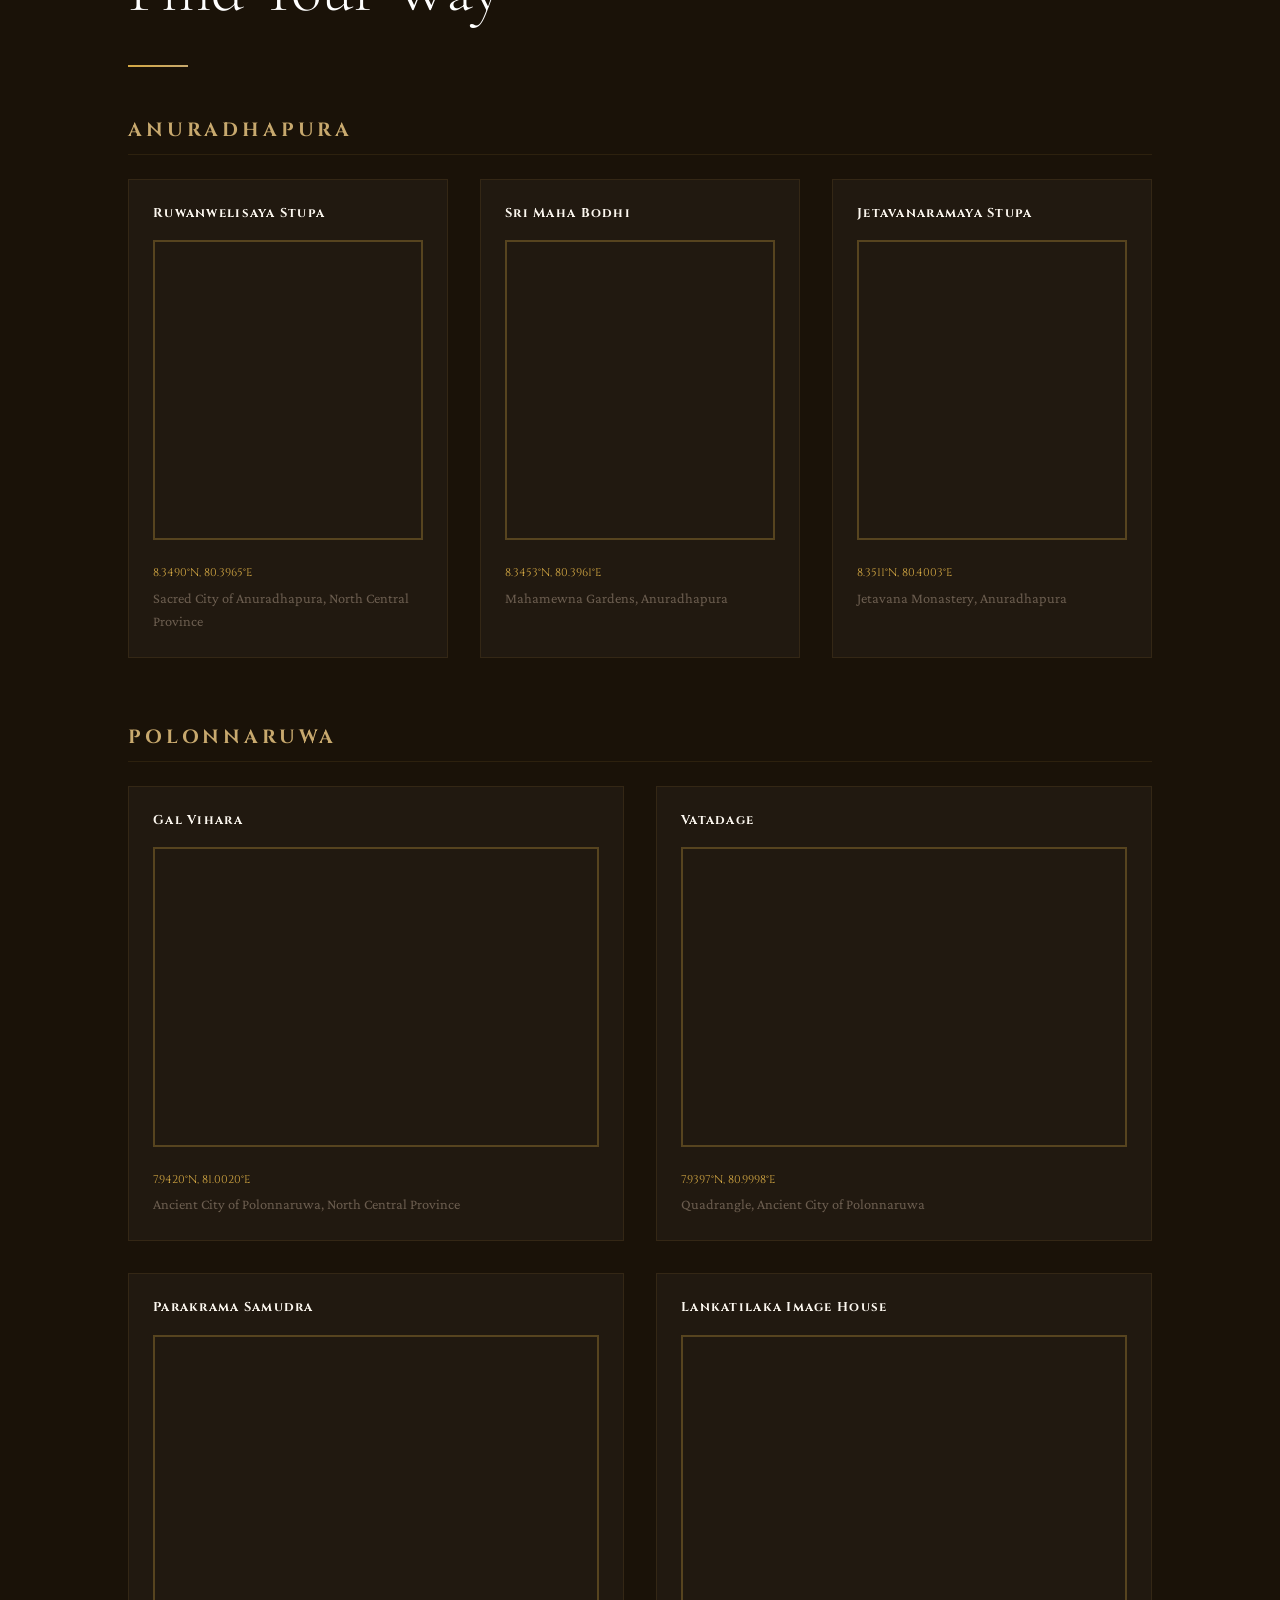
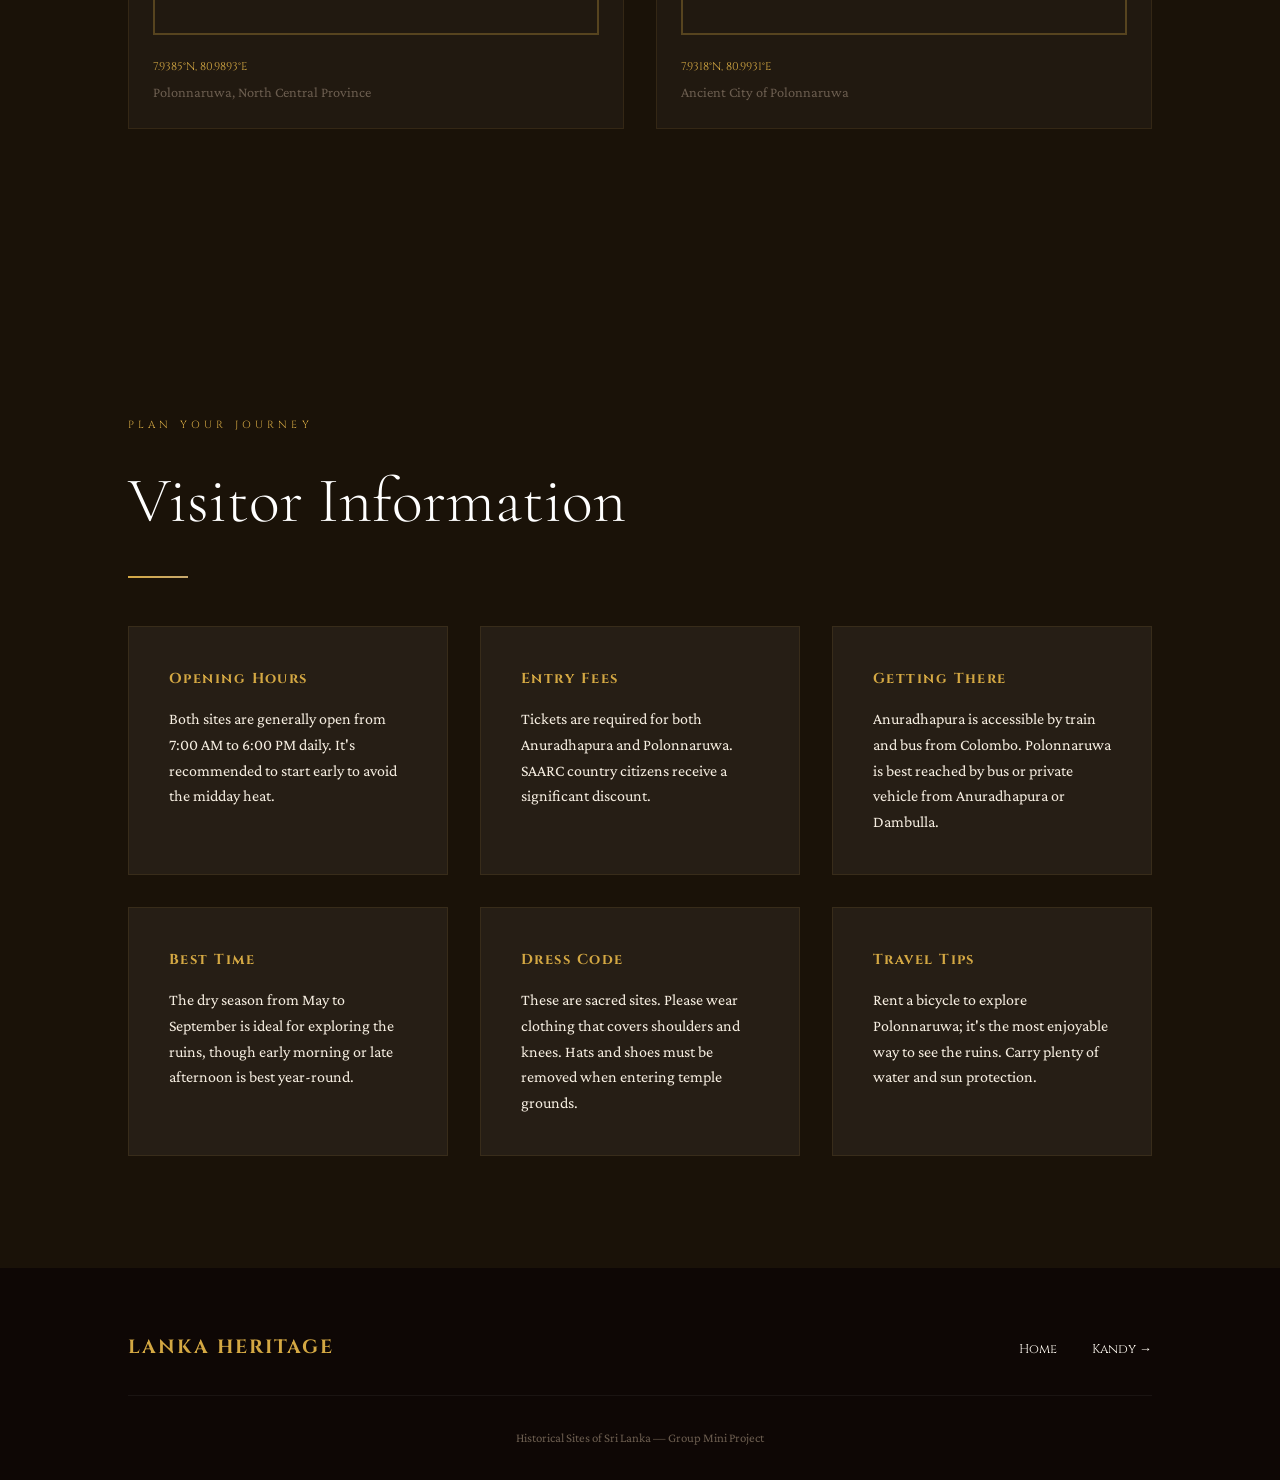
==== commit f033f238: "add heritage blog page with article cards, featured post, and pagination" ====
--- a/ancient-cities.html
+++ b/ancient-cities.html
@@ -1,791 +1,1011 @@
-<!DOCTYPE html>
+<!doctype html>
 <html lang="en">
-<head>
-    <meta charset="UTF-8">
-    <meta name="viewport" content="width=device-width, initial-scale=1.0">
+  <head>
+    <meta charset="UTF-8" />
+    <meta name="viewport" content="width=device-width, initial-scale=1.0" />
     <title>Ancient Cities | Historical Sites of Sri Lanka</title>
     <!-- Google Fonts -->
-    <link rel="preconnect" href="https://fonts.googleapis.com">
-    <link rel="preconnect" href="https://fonts.gstatic.com" crossorigin>
-    <link href="https://fonts.googleapis.com/css2?family=Cinzel:wght@400;700&family=Cormorant+Garamond:ital,wght@0,300;0,400;0,700;1,300;1,400&family=Crimson+Pro:wght@200;300;400;600&display=swap" rel="stylesheet">
+    <link rel="preconnect" href="https://fonts.googleapis.com" />
+    <link rel="preconnect" href="https://fonts.gstatic.com" crossorigin />
+    <link
+      href="https://fonts.googleapis.com/css2?family=Cinzel:wght@400;700&family=Cormorant+Garamond:ital,wght@0,300;0,400;0,700;1,300;1,400&family=Crimson+Pro:wght@200;300;400;600&display=swap"
+      rel="stylesheet"
+    />
     <style>
-        :root {
-            --stone:      #c8a96e;
-            --deep:       #1a1208;
-            --parchment:  #f5ede0;
-            --rust:       #8b3a1e;
-            --gold:       #d4a843;
-            --ivory:      #fdf8f0;
-            --smoke:      #6b5d4f;
-            --crimson:    #8b1a1a;
-            --saffron:    #e8a020;
-            --night:      #0e0705;
-            --forest:     #2d4c2a;
+      :root {
+        --stone: #c8a96e;
+        --deep: #1a1208;
+        --parchment: #f5ede0;
+        --rust: #8b3a1e;
+        --gold: #d4a843;
+        --ivory: #fdf8f0;
+        --smoke: #6b5d4f;
+        --crimson: #8b1a1a;
+        --saffron: #e8a020;
+        --night: #0e0705;
+        --forest: #2d4c2a;
+      }
+
+      * {
+        margin: 0;
+        padding: 0;
+        box-sizing: border-box;
+      }
+
+      body {
+        font-family: "Crimson Pro", serif;
+        background-color: var(--parchment);
+        color: var(--deep);
+        line-height: 1.6;
+        overflow-x: hidden;
+      }
+
+      /* Nav */
+      .navbar {
+        position: fixed;
+        top: 0;
+        left: 0;
+        width: 100%;
+        display: flex;
+        justify-content: space-between;
+        align-items: center;
+        padding: 1.2rem 5%;
+        background: rgba(26, 18, 8, 0.93);
+        z-index: 1000;
+        border-bottom: 1px solid rgba(212, 168, 67, 0.2);
+      }
+
+      .logo {
+        font-family: "Cinzel", serif;
+        color: var(--gold);
+        font-weight: 700;
+        font-size: 1.2rem;
+        text-decoration: none;
+        letter-spacing: 0.1em;
+      }
+
+      .nav-links {
+        display: flex;
+        gap: 2rem;
+      }
+      .nav-links a {
+        font-family: "Cinzel", serif;
+        font-variant: small-caps;
+        color: var(--ivory);
+        text-decoration: none;
+        font-size: 0.85rem;
+        letter-spacing: 0.1em;
+        transition: color 0.3s ease;
+      }
+      .nav-links a:hover {
+        color: var(--gold);
+      }
+
+      /* Hero */
+      .hero {
+        height: 80vh;
+        width: 100%;
+        position: relative;
+        display: flex;
+        flex-direction: column;
+        justify-content: center;
+        align-items: center;
+        text-align: center;
+        color: var(--ivory);
+        overflow: hidden;
+      }
+
+      .hero-bg {
+        position: absolute;
+        top: 0;
+        left: 0;
+        width: 100%;
+        height: 100%;
+        background:
+          linear-gradient(rgba(14, 7, 5, 0.6), rgba(14, 7, 5, 0.4)),
+          url("https://upload.wikimedia.org/wikipedia/commons/thumb/1/12/Anuradhapura_Ruwanwelisaya_stupa.jpg/1280px-Anuradhapura_Ruwanwelisaya_stupa.jpg");
+        background-size: cover;
+        background-position: center;
+        z-index: -1;
+        animation: slowZoom 18s infinite alternate ease-in-out;
+      }
+
+      @keyframes slowZoom {
+        from {
+          transform: scale(1);
         }
-
-        * { margin: 0; padding: 0; box-sizing: border-box; }
-
-        body {
-            font-family: 'Crimson Pro', serif;
-            background-color: var(--parchment);
-            color: var(--deep);
-            line-height: 1.6;
-            overflow-x: hidden;
+        to {
+          transform: scale(1.06);
         }
-
-        /* Nav */
-        .navbar {
-            position: fixed;
-            top: 0;
-            left: 0;
-            width: 100%;
-            display: flex;
-            justify-content: space-between;
-            align-items: center;
-            padding: 1.2rem 5%;
-            background: rgba(26, 18, 8, 0.93);
-            z-index: 1000;
-            border-bottom: 1px solid rgba(212, 168, 67, 0.2);
+      }
+
+      .hero h1 {
+        font-family: "Cormorant Garamond", serif;
+        font-size: clamp(3rem, 8vw, 5rem);
+        font-weight: 300;
+        margin-bottom: 1rem;
+      }
+
+      .hero h1 span {
+        font-style: italic;
+        color: var(--stone);
+      }
+
+      .eyebrow {
+        font-family: "Cinzel", serif;
+        color: var(--gold);
+        font-size: 0.9rem;
+        letter-spacing: 0.3em;
+        text-transform: uppercase;
+        margin-bottom: 1rem;
+      }
+
+      /* Sections */
+      section {
+        padding: 7rem 10%;
+        position: relative;
+      }
+      .section-label {
+        font-family: "Cinzel", serif;
+        font-size: 0.65rem;
+        letter-spacing: 0.4em;
+        text-transform: uppercase;
+        color: var(--rust);
+        display: block;
+        margin-bottom: 1rem;
+      }
+      .section-title {
+        font-family: "Cormorant Garamond", serif;
+        font-weight: 300;
+        font-size: clamp(2.5rem, 5vw, 4rem);
+        color: var(--deep);
+        margin-bottom: 1.5rem;
+      }
+      .divider {
+        width: 60px;
+        height: 2px;
+        background: linear-gradient(to right, var(--gold), var(--stone));
+        margin-bottom: 2.5rem;
+      }
+
+      /* Reveal */
+      .reveal {
+        opacity: 0;
+        transform: translateY(30px);
+        transition:
+          opacity 0.7s ease,
+          transform 0.7s ease;
+      }
+      .reveal.visible {
+        opacity: 1;
+        transform: none;
+      }
+
+      /* Intro Strip */
+      .intro-strip {
+        background-color: var(--deep);
+        color: var(--parchment);
+        display: grid;
+        grid-template-columns: 1.2fr 1fr;
+        gap: 4rem;
+        align-items: center;
+      }
+      .intro-strip .section-title {
+        color: var(--ivory);
+      }
+      .intro-strip .section-label {
+        color: var(--gold);
+      }
+
+      .stats-grid {
+        display: grid;
+        grid-template-columns: 1fr 1fr;
+        gap: 1.5rem;
+      }
+      .stat-card {
+        background: rgba(255, 255, 255, 0.03);
+        border: 1px solid rgba(212, 168, 67, 0.15);
+        padding: 2.5rem 2rem;
+        position: relative;
+      }
+      .stat-card::before {
+        content: "";
+        position: absolute;
+        left: 0;
+        top: 20%;
+        bottom: 20%;
+        width: 3px;
+        background-color: var(--gold);
+      }
+      .stat-num {
+        display: block;
+        font-family: "Cormorant Garamond", serif;
+        font-size: 3rem;
+        color: var(--gold);
+        line-height: 1;
+        margin-bottom: 0.5rem;
+      }
+      .stat-label {
+        font-family: "Cinzel", serif;
+        font-size: 0.7rem;
+        letter-spacing: 0.1em;
+        text-transform: uppercase;
+        color: var(--stone);
+      }
+
+      /* City Sections */
+      .city-banner {
+        height: 55vh;
+        width: 100%;
+        position: relative;
+        display: flex;
+        flex-direction: column;
+        justify-content: center;
+        align-items: center;
+        text-align: center;
+        color: white;
+        padding: 0 10%;
+      }
+      .city-banner::before {
+        content: "";
+        position: absolute;
+        top: 0;
+        left: 0;
+        width: 100%;
+        height: 100%;
+        background: rgba(14, 7, 5, 0.5);
+        z-index: 1;
+      }
+      .city-banner-img {
+        position: absolute;
+        top: 0;
+        left: 0;
+        width: 100%;
+        height: 100%;
+        object-fit: cover;
+        filter: sepia(12%) saturate(88%);
+      }
+      .city-banner-content {
+        position: relative;
+        z-index: 2;
+      }
+      .city-banner h2 {
+        font-family: "Cormorant Garamond", serif;
+        font-size: 5rem;
+        font-weight: 300;
+        margin-bottom: 0.5rem;
+      }
+      .city-period {
+        font-family: "Cinzel", serif;
+        color: var(--gold);
+        font-size: 0.9rem;
+        letter-spacing: 0.2em;
+      }
+
+      .city-grid {
+        display: grid;
+        grid-template-columns: 1fr 1fr;
+        gap: 5rem;
+        padding: 5rem 10%;
+        align-items: start;
+      }
+      .city-grid.mirror {
+        grid-template-columns: 1fr 1fr;
+      }
+      .city-grid.mirror .monuments-list {
+        order: 1;
+      }
+      .city-grid.mirror .city-description {
+        order: 2;
+      }
+
+      .monument-card {
+        border-left: 3px solid var(--gold);
+        padding: 1.5rem 2rem;
+        background: white;
+        margin-bottom: 1.5rem;
+        box-shadow: 0 5px 15px rgba(0, 0, 0, 0.03);
+        transition: transform 0.3s ease;
+      }
+      .monument-card:hover {
+        transform: translateX(10px);
+      }
+      .monument-card h4 {
+        font-family: "Cormorant Garamond", serif;
+        font-size: 1.4rem;
+        font-weight: 700;
+        margin-bottom: 0.2rem;
+      }
+
+      /* Location Pill */
+      .location-pill {
+        display: inline-block;
+        font-family: "Cinzel", serif;
+        font-size: 0.58rem;
+        letter-spacing: 0.15em;
+        color: var(--gold);
+        background: rgba(212, 168, 67, 0.1);
+        border: 1px solid rgba(212, 168, 67, 0.2);
+        padding: 0.2rem 0.6rem;
+        margin: 0.3rem 0 0.4rem;
+        text-transform: uppercase;
+      }
+
+      /* Map Section */
+      .map-section {
+        background-color: var(--deep);
+        color: var(--parchment);
+      }
+      .map-section .section-label {
+        color: var(--gold);
+      }
+      .map-section .section-title {
+        color: white;
+      }
+
+      .map-subsection-title {
+        font-family: "Cinzel", serif;
+        color: var(--stone);
+        font-size: 1.2rem;
+        margin: 3rem 0 1.5rem;
+        letter-spacing: 0.2em;
+        text-transform: uppercase;
+        border-bottom: 1px solid rgba(212, 168, 67, 0.1);
+        padding-bottom: 0.5rem;
+      }
+
+      .map-grid {
+        display: grid;
+        gap: 2rem;
+        margin-bottom: 4rem;
+      }
+      .grid-3 {
+        grid-template-columns: repeat(3, 1fr);
+      }
+      .grid-2x2 {
+        grid-template-columns: repeat(2, 1fr);
+      }
+
+      .map-card {
+        background: rgba(255, 255, 255, 0.03);
+        padding: 1.5rem;
+        border: 1px solid rgba(212, 168, 67, 0.1);
+        transition: border-color 0.3s ease;
+      }
+      .map-card:hover {
+        border-color: var(--gold);
+      }
+      .map-card h4 {
+        font-family: "Cinzel", serif;
+        font-size: 0.8rem;
+        color: var(--ivory);
+        margin-bottom: 1rem;
+        letter-spacing: 0.1em;
+      }
+      .map-card iframe {
+        border: 2px solid rgba(212, 168, 67, 0.3);
+        transition: border-color 0.3s ease;
+      }
+      .map-card:hover iframe {
+        border-color: var(--gold);
+      }
+      .map-details {
+        margin-top: 1rem;
+        font-family: "Crimson Pro", serif;
+        font-size: 0.9rem;
+        color: var(--smoke);
+      }
+      .map-details .coords {
+        display: block;
+        color: var(--gold);
+        font-family: "Cinzel", serif;
+        font-size: 0.7rem;
+        margin-bottom: 0.3rem;
+      }
+
+      /* Separator */
+      .color-separator {
+        height: 6px;
+        width: 100%;
+        background: linear-gradient(
+          to right,
+          var(--rust),
+          var(--gold),
+          var(--forest)
+        );
+      }
+
+      /* Gallery */
+      .gallery-grid {
+        display: grid;
+        grid-template-columns: repeat(3, 1fr);
+        grid-auto-rows: 250px;
+        gap: 1.5rem;
+        padding: 5rem 10%;
+      }
+      .gallery-item {
+        position: relative;
+        overflow: hidden;
+      }
+      .gallery-item:first-child {
+        grid-column: span 2;
+        grid-row: span 2;
+      }
+      .gallery-img {
+        width: 100%;
+        height: 100%;
+        object-fit: cover;
+        transition: transform 0.6s ease;
+        filter: sepia(12%) saturate(88%);
+      }
+      .gallery-item:hover .gallery-img {
+        transform: scale(1.05);
+      }
+      .gallery-caption {
+        position: absolute;
+        bottom: 0;
+        left: 0;
+        width: 100%;
+        background: linear-gradient(transparent, rgba(0, 0, 0, 0.8));
+        padding: 1.5rem;
+        color: white;
+        opacity: 0;
+        transition: opacity 0.4s ease;
+      }
+      .gallery-item:hover .gallery-caption {
+        opacity: 1;
+      }
+
+      /* Visitor Info */
+      .visitor-info {
+        background-color: var(--deep);
+        color: var(--parchment);
+      }
+      .info-grid {
+        display: grid;
+        grid-template-columns: repeat(3, 1fr);
+        gap: 2rem;
+        margin-top: 3rem;
+      }
+      .info-card {
+        background: rgba(255, 255, 255, 0.05);
+        padding: 2.5rem;
+        border: 1px solid rgba(212, 168, 67, 0.1);
+      }
+      .info-card h4 {
+        font-family: "Cinzel", serif;
+        color: var(--gold);
+        margin-bottom: 1rem;
+        font-size: 0.9rem;
+        letter-spacing: 0.1em;
+      }
+
+      /* Footer */
+      footer {
+        background-color: var(--night);
+        color: var(--parchment);
+        padding: 4rem 10% 2rem;
+      }
+      .footer-content {
+        display: flex;
+        justify-content: space-between;
+        align-items: center;
+        border-bottom: 1px solid rgba(255, 255, 255, 0.05);
+        padding-bottom: 2rem;
+        margin-bottom: 2rem;
+      }
+      .footer-nav a {
+        color: var(--ivory);
+        text-decoration: none;
+        font-family: "Cinzel", serif;
+        margin-left: 2rem;
+        font-size: 0.8rem;
+      }
+
+      /* Responsive */
+      @media (max-width: 900px) {
+        .intro-strip,
+        .city-grid,
+        .info-grid,
+        .map-grid {
+          grid-template-columns: 1fr;
         }
-
-        .logo {
-            font-family: 'Cinzel', serif;
-            color: var(--gold);
-            font-weight: 700;
-            font-size: 1.2rem;
-            text-decoration: none;
-            letter-spacing: 0.1em;
+        .city-grid.mirror {
+          grid-template-columns: 1fr;
         }
-
-        .nav-links { display: flex; gap: 2rem; }
-        .nav-links a {
-            font-family: 'Cinzel', serif;
-            font-variant: small-caps;
-            color: var(--ivory);
-            text-decoration: none;
-            font-size: 0.85rem;
-            letter-spacing: 0.1em;
-            transition: color 0.3s ease;
+        .city-grid.mirror .monuments-list {
+          order: 2;
         }
-        .nav-links a:hover { color: var(--gold); }
-
-        /* Hero */
-        .hero {
-            height: 80vh;
-            width: 100%;
-            position: relative;
-            display: flex;
-            flex-direction: column;
-            justify-content: center;
-            align-items: center;
-            text-align: center;
-            color: var(--ivory);
-            overflow: hidden;
+        .city-grid.mirror .city-description {
+          order: 1;
         }
-
-        .hero-bg {
-            position: absolute;
-            top: 0;
-            left: 0;
-            width: 100%;
-            height: 100%;
-            background: linear-gradient(rgba(14, 7, 5, 0.6), rgba(14, 7, 5, 0.4)), url('https://upload.wikimedia.org/wikipedia/commons/thumb/1/12/Anuradhapura_Ruwanwelisaya_stupa.jpg/1280px-Anuradhapura_Ruwanwelisaya_stupa.jpg');
-            background-size: cover;
-            background-position: center;
-            z-index: -1;
-            animation: slowZoom 18s infinite alternate ease-in-out;
+        .gallery-grid {
+          grid-template-columns: 1fr 1fr;
         }
-
-        @keyframes slowZoom {
-            from { transform: scale(1); }
-            to { transform: scale(1.06); }
+      }
+      @media (max-width: 600px) {
+        .gallery-grid {
+          grid-template-columns: 1fr;
         }
-
-        .hero h1 {
-            font-family: 'Cormorant Garamond', serif;
-            font-size: clamp(3rem, 8vw, 5rem);
-            font-weight: 300;
-            margin-bottom: 1rem;
+        .city-banner h2 {
+          font-size: 3rem;
         }
-
-        .hero h1 span { font-style: italic; color: var(--stone); }
-
-        .eyebrow {
-            font-family: 'Cinzel', serif;
-            color: var(--gold);
-            font-size: 0.9rem;
-            letter-spacing: 0.3em;
-            text-transform: uppercase;
-            margin-bottom: 1rem;
+        .nav-links {
+          display: none;
         }
-
-        /* Sections */
-        section { padding: 7rem 10%; position: relative; }
-        .section-label {
-            font-family: 'Cinzel', serif;
-            font-size: 0.65rem;
-            letter-spacing: 0.4em;
-            text-transform: uppercase;
-            color: var(--rust);
-            display: block;
-            margin-bottom: 1rem;
-        }
-        .section-title {
-            font-family: 'Cormorant Garamond', serif;
-            font-weight: 300;
-            font-size: clamp(2.5rem, 5vw, 4rem);
-            color: var(--deep);
-            margin-bottom: 1.5rem;
-        }
-        .divider {
-            width: 60px;
-            height: 2px;
-            background: linear-gradient(to right, var(--gold), var(--stone));
-            margin-bottom: 2.5rem;
-        }
-
-        /* Reveal */
-        .reveal {
-            opacity: 0;
-            transform: translateY(30px);
-            transition: opacity 0.7s ease, transform 0.7s ease;
-        }
-        .reveal.visible { opacity: 1; transform: none; }
-
-        /* Intro Strip */
-        .intro-strip {
-            background-color: var(--deep);
-            color: var(--parchment);
-            display: grid;
-            grid-template-columns: 1.2fr 1fr;
-            gap: 4rem;
-            align-items: center;
-        }
-        .intro-strip .section-title { color: var(--ivory); }
-        .intro-strip .section-label { color: var(--gold); }
-
-        .stats-grid {
-            display: grid;
-            grid-template-columns: 1fr 1fr;
-            gap: 1.5rem;
-        }
-        .stat-card {
-            background: rgba(255, 255, 255, 0.03);
-            border: 1px solid rgba(212, 168, 67, 0.15);
-            padding: 2.5rem 2rem;
-            position: relative;
-        }
-        .stat-card::before {
-            content: '';
-            position: absolute;
-            left: 0;
-            top: 20%;
-            bottom: 20%;
-            width: 3px;
-            background-color: var(--gold);
-        }
-        .stat-num {
-            display: block;
-            font-family: 'Cormorant Garamond', serif;
-            font-size: 3rem;
-            color: var(--gold);
-            line-height: 1;
-            margin-bottom: 0.5rem;
-        }
-        .stat-label {
-            font-family: 'Cinzel', serif;
-            font-size: 0.7rem;
-            letter-spacing: 0.1em;
-            text-transform: uppercase;
-            color: var(--stone);
-        }
-
-        /* City Sections */
-        .city-banner {
-            height: 55vh;
-            width: 100%;
-            position: relative;
-            display: flex;
-            flex-direction: column;
-            justify-content: center;
-            align-items: center;
-            text-align: center;
-            color: white;
-            padding: 0 10%;
-        }
-        .city-banner::before {
-            content: '';
-            position: absolute;
-            top: 0;
-            left: 0;
-            width: 100%;
-            height: 100%;
-            background: rgba(14, 7, 5, 0.5);
-            z-index: 1;
-        }
-        .city-banner-img {
-            position: absolute;
-            top: 0;
-            left: 0;
-            width: 100%;
-            height: 100%;
-            object-fit: cover;
-            filter: sepia(12%) saturate(88%);
-        }
-        .city-banner-content { position: relative; z-index: 2; }
-        .city-banner h2 {
-            font-family: 'Cormorant Garamond', serif;
-            font-size: 5rem;
-            font-weight: 300;
-            margin-bottom: 0.5rem;
-        }
-        .city-period {
-            font-family: 'Cinzel', serif;
-            color: var(--gold);
-            font-size: 0.9rem;
-            letter-spacing: 0.2em;
-        }
-
-        .city-grid {
-            display: grid;
-            grid-template-columns: 1fr 1fr;
-            gap: 5rem;
-            padding: 5rem 10%;
-            align-items: start;
-        }
-        .city-grid.mirror { grid-template-columns: 1fr 1fr; }
-        .city-grid.mirror .monuments-list { order: 1; }
-        .city-grid.mirror .city-description { order: 2; }
-
-        .monument-card {
-            border-left: 3px solid var(--gold);
-            padding: 1.5rem 2rem;
-            background: white;
-            margin-bottom: 1.5rem;
-            box-shadow: 0 5px 15px rgba(0,0,0,0.03);
-            transition: transform 0.3s ease;
-        }
-        .monument-card:hover { transform: translateX(10px); }
-        .monument-card h4 {
-            font-family: 'Cormorant Garamond', serif;
-            font-size: 1.4rem;
-            font-weight: 700;
-            margin-bottom: 0.2rem;
-        }
-
-        /* Location Pill */
-        .location-pill {
-            display: inline-block;
-            font-family: 'Cinzel', serif;
-            font-size: 0.58rem;
-            letter-spacing: 0.15em;
-            color: var(--gold);
-            background: rgba(212,168,67,0.1);
-            border: 1px solid rgba(212,168,67,0.2);
-            padding: 0.2rem 0.6rem;
-            margin: 0.3rem 0 0.4rem;
-            text-transform: uppercase;
-        }
-
-        /* Map Section */
-        .map-section {
-            background-color: var(--deep);
-            color: var(--parchment);
-        }
-        .map-section .section-label { color: var(--gold); }
-        .map-section .section-title { color: white; }
-        
-        .map-subsection-title {
-            font-family: 'Cinzel', serif;
-            color: var(--stone);
-            font-size: 1.2rem;
-            margin: 3rem 0 1.5rem;
-            letter-spacing: 0.2em;
-            text-transform: uppercase;
-            border-bottom: 1px solid rgba(212,168,67,0.1);
-            padding-bottom: 0.5rem;
-        }
-
-        .map-grid {
-            display: grid;
-            gap: 2rem;
-            margin-bottom: 4rem;
-        }
-        .grid-3 { grid-template-columns: repeat(3, 1fr); }
-        .grid-2x2 { grid-template-columns: repeat(2, 1fr); }
-
-        .map-card {
-            background: rgba(255, 255, 255, 0.03);
-            padding: 1.5rem;
-            border: 1px solid rgba(212,168,67,0.1);
-            transition: border-color 0.3s ease;
-        }
-        .map-card:hover {
-            border-color: var(--gold);
-        }
-        .map-card h4 {
-            font-family: 'Cinzel', serif;
-            font-size: 0.8rem;
-            color: var(--ivory);
-            margin-bottom: 1rem;
-            letter-spacing: 0.1em;
-        }
-        .map-card iframe {
-            border: 2px solid rgba(212,168,67,0.3);
-            transition: border-color 0.3s ease;
-        }
-        .map-card:hover iframe {
-            border-color: var(--gold);
-        }
-        .map-details {
-            margin-top: 1rem;
-            font-family: 'Crimson Pro', serif;
-            font-size: 0.9rem;
-            color: var(--smoke);
-        }
-        .map-details .coords {
-            display: block;
-            color: var(--gold);
-            font-family: 'Cinzel', serif;
-            font-size: 0.7rem;
-            margin-bottom: 0.3rem;
-        }
-
-        /* Separator */
-        .color-separator {
-            height: 6px;
-            width: 100%;
-            background: linear-gradient(to right, var(--rust), var(--gold), var(--forest));
-        }
-
-        /* Gallery */
-        .gallery-grid {
-            display: grid;
-            grid-template-columns: repeat(3, 1fr);
-            grid-auto-rows: 250px;
-            gap: 1.5rem;
-            padding: 5rem 10%;
-        }
-        .gallery-item {
-            position: relative;
-            overflow: hidden;
-        }
-        .gallery-item:first-child {
-            grid-column: span 2;
-            grid-row: span 2;
-        }
-        .gallery-img {
-            width: 100%;
-            height: 100%;
-            object-fit: cover;
-            transition: transform 0.6s ease;
-            filter: sepia(12%) saturate(88%);
-        }
-        .gallery-item:hover .gallery-img { transform: scale(1.05); }
-        .gallery-caption {
-            position: absolute;
-            bottom: 0;
-            left: 0;
-            width: 100%;
-            background: linear-gradient(transparent, rgba(0,0,0,0.8));
-            padding: 1.5rem;
-            color: white;
-            opacity: 0;
-            transition: opacity 0.4s ease;
-        }
-        .gallery-item:hover .gallery-caption { opacity: 1; }
-
-        /* Visitor Info */
-        .visitor-info {
-            background-color: var(--deep);
-            color: var(--parchment);
-        }
-        .info-grid {
-            display: grid;
-            grid-template-columns: repeat(3, 1fr);
-            gap: 2rem;
-            margin-top: 3rem;
-        }
-        .info-card {
-            background: rgba(255, 255, 255, 0.05);
-            padding: 2.5rem;
-            border: 1px solid rgba(212, 168, 67, 0.1);
-        }
-        .info-card h4 {
-            font-family: 'Cinzel', serif;
-            color: var(--gold);
-            margin-bottom: 1rem;
-            font-size: 0.9rem;
-            letter-spacing: 0.1em;
-        }
-
-        /* Footer */
-        footer {
-            background-color: var(--night);
-            color: var(--parchment);
-            padding: 4rem 10% 2rem;
-        }
-        .footer-content {
-            display: flex;
-            justify-content: space-between;
-            align-items: center;
-            border-bottom: 1px solid rgba(255,255,255,0.05);
-            padding-bottom: 2rem;
-            margin-bottom: 2rem;
-        }
-        .footer-nav a {
-            color: var(--ivory);
-            text-decoration: none;
-            font-family: 'Cinzel', serif;
-            margin-left: 2rem;
-            font-size: 0.8rem;
-        }
-
-        /* Responsive */
-        @media (max-width: 900px) {
-            .intro-strip, .city-grid, .info-grid, .map-grid { grid-template-columns: 1fr; }
-            .city-grid.mirror { grid-template-columns: 1fr; }
-            .city-grid.mirror .monuments-list { order: 2; }
-            .city-grid.mirror .city-description { order: 1; }
-            .gallery-grid { grid-template-columns: 1fr 1fr; }
-        }
-        @media (max-width: 600px) {
-            .gallery-grid { grid-template-columns: 1fr; }
-            .city-banner h2 { font-size: 3rem; }
-            .nav-links { display: none; }
-        }
+      }
     </style>
-</head>
-<body>
-
+  </head>
+  <body>
     <nav class="navbar">
+      <a href="index.html" class="logo">LANKA HERITAGE</a>
+      <div class="nav-links">
+        <a href="index.html">Home</a>
+        <a href="#anuradhapura">Anuradhapura</a>
+        <a href="#polonnaruwa">Polonnaruwa</a>
+        <a href="#locations">Locations</a>
+        <a href="#visitor-info">Visitor Info</a>
+        <a href="kandy.html">Kandy →</a>
+      </div>
+    </nav>
+
+    <header class="hero">
+      <div class="hero-bg"></div>
+      <div class="hero-content reveal">
+        <span class="eyebrow">UNESCO World Heritage Sites</span>
+        <h1>The Ancient<br /><span>Sacred Cities</span></h1>
+      </div>
+    </header>
+
+    <section class="intro-strip reveal">
+      <div class="intro-content">
+        <span class="section-label">Legacy of the Kings</span>
+        <h2 class="section-title">Kingdoms That<br />Shaped Asia</h2>
+        <div class="divider"></div>
+        <p>
+          For over fifteen centuries, the northern plains of Sri Lanka were the
+          center of a brilliant Buddhist civilization. The sacred cities of
+          Anuradhapura and Polonnaruwa served as the seats of power for
+          successive dynasties, creating a legacy of architectural grandeur and
+          engineering marvels.
+        </p>
+        <p>
+          From the world's tallest brick structures to sophisticated irrigation
+          systems that still water the fields today, these kingdoms represent
+          the zenith of ancient South Asian culture and spirituality.
+        </p>
+      </div>
+      <div class="stats-grid">
+        <div class="stat-card">
+          <span class="stat-num">2,300+</span>
+          <span class="stat-label">Years of History</span>
+        </div>
+        <div class="stat-card">
+          <span class="stat-num">2</span>
+          <span class="stat-label">UNESCO Sites</span>
+        </div>
+        <div class="stat-card">
+          <span class="stat-num">40 km²</span>
+          <span class="stat-label">Sacred City Area</span>
+        </div>
+        <div class="stat-card">
+          <span class="stat-num">1982</span>
+          <span class="stat-label">UNESCO Designation</span>
+        </div>
+      </div>
+    </section>
+
+    <div id="anuradhapura" class="city-banner">
+      <img
+        src="images/anuradhapura-2.webp"
+        alt="Anuradhapura"
+        class="city-banner-img"
+      />
+      <div class="city-banner-content reveal">
+        <h2>Anuradhapura</h2>
+        <p class="city-period">
+          Kingdom Founded c.380 BC — Capital for 1,400 Years
+        </p>
+      </div>
+    </div>
+
+    <div class="city-grid">
+      <div class="city-description reveal">
+        <h3 class="section-title">The First Sacred Capital</h3>
+        <p>
+          Anuradhapura was the first capital of ancient Sri Lanka and remains
+          one of the world's major Buddhist pilgrimage sites. Founded in the 4th
+          century BC, it grew into a sprawling metropolis, centered around
+          massive stupas and monastic complexes.
+        </p>
+        <p>
+          The city's layout was a masterpiece of urban planning, integrating
+          spiritual monuments with an advanced hydraulic system of man-made
+          reservoirs (wewas) and canals. These waters sustained a population
+          that reached into the hundreds of thousands at its peak.
+        </p>
+        <p>
+          Today, the ruins offer a window into a time when Sri Lanka was a
+          beacon of Buddhist learning, attracting scholars and pilgrims from
+          across the Silk Road.
+        </p>
+      </div>
+      <div class="monuments-list reveal">
+        <div class="monument-card">
+          <h4>Ruwanwelisaya Stupa</h4>
+          <span class="location-pill"
+            >📍 8.3490°N 80.3965°E · Anuradhapura</span
+          >
+          <p>
+            A hemispherical structure and a marvel of ancient engineering,
+            standing as one of the world's tallest monuments of antiquity.
+          </p>
+        </div>
+        <div class="monument-card">
+          <h4>Sri Maha Bodhi</h4>
+          <span class="location-pill"
+            >📍 8.3453°N 80.3961°E · Anuradhapura</span
+          >
+          <p>
+            The oldest documented tree in the world, grown from a sapling of the
+            original Bodhi tree under which Buddha attained enlightenment.
+          </p>
+        </div>
+        <div class="monument-card">
+          <h4>Jetavanaramaya</h4>
+          <span class="location-pill"
+            >📍 8.3511°N 80.4003°E · Anuradhapura</span
+          >
+          <p>
+            Once the third tallest structure in the ancient world, after the
+            Great Pyramids, this massive brick stupa remains a breathtaking
+            sight.
+          </p>
+        </div>
+        <div class="monument-card">
+          <h4>Thuparamaya</h4>
+          <span class="location-pill"
+            >📍 8.3480°N 80.3950°E · Anuradhapura</span
+          >
+          <p>
+            The first Buddhist stupa built in Sri Lanka after the introduction
+            of Buddhism, known for its elegant concentric stone pillars.
+          </p>
+        </div>
+        <div class="monument-card">
+          <h4>Twin Ponds (Kuttam Pokuna)</h4>
+          <span class="location-pill"
+            >📍 8.3522°N 80.3978°E · Anuradhapura</span
+          >
+          <p>
+            Considered one of the best specimen of bathing tanks or pools in
+            ancient Sri Lanka, showcasing sophisticated filtration and drainage.
+          </p>
+        </div>
+      </div>
+    </div>
+
+    <div class="color-separator"></div>
+
+    <div id="polonnaruwa" class="city-banner">
+      <img
+        src="images/polonnaruwa-2.webp"
+        alt="Polonnaruwa"
+        class="city-banner-img"
+      />
+      <div class="city-banner-content reveal">
+        <h2>Polonnaruwa</h2>
+        <p class="city-period">Medieval Capital c.993–1310 AD</p>
+      </div>
+    </div>
+
+    <div class="city-grid mirror">
+      <div class="monuments-list reveal">
+        <div class="monument-card">
+          <h4>Gal Vihara</h4>
+          <span class="location-pill">📍 7.9420°N 81.0020°E · Polonnaruwa</span>
+          <p>
+            A rock temple of the Buddha where four colossal statues were carved
+            out of a single granite rock face.
+          </p>
+        </div>
+        <div class="monument-card">
+          <h4>Parakrama Samudra</h4>
+          <span class="location-pill">📍 7.9385°N 80.9893°E · Polonnaruwa</span>
+          <p>
+            A massive man-made lake so large it was named the "Sea of
+            Parakrama," a testament to ancient irrigation mastery.
+          </p>
+        </div>
+        <div class="monument-card">
+          <h4>Lankatilaka</h4>
+          <span class="location-pill">📍 7.9318°N 80.9931°E · Polonnaruwa</span>
+          <p>
+            An enormous brick image house with walls soaring 17 meters high,
+            housing a headless but still imposing Buddha statue.
+          </p>
+        </div>
+        <div class="monument-card">
+          <h4>Vatadage</h4>
+          <span class="location-pill">📍 7.9397°N 80.9998°E · Polonnaruwa</span>
+          <p>
+            A circular relic house featuring intricate stone carvings and guard
+            stones, considered one of the most beautiful ruins in the country.
+          </p>
+        </div>
+        <div class="monument-card">
+          <h4>Royal Palace of Parakramabahu</h4>
+          <span class="location-pill">📍 7.9371°N 80.9971°E · Polonnaruwa</span>
+          <p>
+            A multi-story structure that once boasted 1,000 rooms, now standing
+            as impressive brick ruins of a royal past.
+          </p>
+        </div>
+      </div>
+      <div class="city-description reveal">
+        <h3 class="section-title">The Medieval Stronghold</h3>
+        <p>
+          After the fall of Anuradhapura, Polonnaruwa became the second capital
+          of Sri Lanka. It reached its zenith under King Parakramabahu I, who
+          transformed the city into a magnificent garden city and irrigation
+          hub.
+        </p>
+        <p>
+          Unlike the sprawling nature of Anuradhapura, Polonnaruwa is more
+          compact, with its major monuments clustered together, showcasing a
+          blend of Buddhist and Hindu architectural influences.
+        </p>
+        <p>
+          The city's preservation is remarkable, allowing visitors to walk
+          through the royal council chambers, library, and sacred quadrangles
+          almost as they appeared eight centuries ago.
+        </p>
+      </div>
+    </div>
+
+    <section class="gallery">
+      <span class="section-label">Visual Heritage</span>
+      <h2 class="section-title">Photo Gallery</h2>
+      <div class="divider"></div>
+      <div class="gallery-grid">
+        <div class="gallery-item reveal">
+          <img
+            src="images/gal-viharaya.webp"
+            alt="Gal Vihara"
+            class="gallery-img"
+          />
+          <div class="gallery-caption">Gal Vihara Rock Temple</div>
+        </div>
+        <div class="gallery-item reveal">
+          <img
+            src="images/ruwanwelisaya.webp"
+            alt="Ruwanwelisaya"
+            class="gallery-img"
+          />
+          <div class="gallery-caption">Ruwanwelisaya Stupa</div>
+        </div>
+        <div class="gallery-item reveal">
+          <img src="images/vatadage.webp" alt="Vatadage" class="gallery-img" />
+          <div class="gallery-caption">Polonnaruwa Vatadage</div>
+        </div>
+        <div class="gallery-item reveal">
+          <img
+            src="images/isurumuniya.webp"
+            alt="Isurumuniya"
+            class="gallery-img"
+          />
+          <div class="gallery-caption">Isurumuniya Lovers Rock Carving</div>
+        </div>
+      </div>
+    </section>
+
+    <section id="locations" class="map-section reveal">
+      <span class="section-label">Locations</span>
+      <h2 class="section-title">Find Your Way</h2>
+      <div class="divider"></div>
+
+      <h3 class="map-subsection-title">Anuradhapura</h3>
+      <div class="map-grid grid-3">
+        <!-- Ruwanwelisaya -->
+        <div class="map-card reveal">
+          <h4>Ruwanwelisaya Stupa</h4>
+          <iframe
+            src="https://www.openstreetmap.org/export/embed.html?bbox=80.3885,8.3430,80.4045,8.3550&layer=mapnik&marker=8.3490,80.3965"
+            width="100%"
+            height="300"
+            loading="lazy"
+            title="Map of Ruwanwelisaya Stupa"
+          >
+          </iframe>
+          <div class="map-details">
+            <span class="coords">8.3490°N, 80.3965°E</span>
+            Sacred City of Anuradhapura, North Central Province
+          </div>
+        </div>
+        <!-- Sri Maha Bodhi -->
+        <div class="map-card reveal">
+          <h4>Sri Maha Bodhi</h4>
+          <iframe
+            src="https://www.openstreetmap.org/export/embed.html?bbox=80.3881,8.3393,80.4041,8.3513&layer=mapnik&marker=8.3453,80.3961"
+            width="100%"
+            height="300"
+            loading="lazy"
+            title="Map of Sri Maha Bodhi"
+          >
+          </iframe>
+          <div class="map-details">
+            <span class="coords">8.3453°N, 80.3961°E</span>
+            Mahamewna Gardens, Anuradhapura
+          </div>
+        </div>
+        <!-- Jetavanaramaya -->
+        <div class="map-card reveal">
+          <h4>Jetavanaramaya Stupa</h4>
+          <iframe
+            src="https://www.openstreetmap.org/export/embed.html?bbox=80.3923,8.3451,80.4083,8.3571&layer=mapnik&marker=8.3511,80.4003"
+            width="100%"
+            height="300"
+            loading="lazy"
+            title="Map of Jetavanaramaya Stupa"
+          >
+          </iframe>
+          <div class="map-details">
+            <span class="coords">8.3511°N, 80.4003°E</span>
+            Jetavana Monastery, Anuradhapura
+          </div>
+        </div>
+      </div>
+
+      <h3 class="map-subsection-title">Polonnaruwa</h3>
+      <div class="map-grid grid-2x2">
+        <!-- Gal Vihara -->
+        <div class="map-card reveal">
+          <h4>Gal Vihara</h4>
+          <iframe
+            src="https://www.openstreetmap.org/export/embed.html?bbox=80.9940,7.9360,81.0100,7.9480&layer=mapnik&marker=7.9420,81.0020"
+            width="100%"
+            height="300"
+            loading="lazy"
+            title="Map of Gal Vihara"
+          >
+          </iframe>
+          <div class="map-details">
+            <span class="coords">7.9420°N, 81.0020°E</span>
+            Ancient City of Polonnaruwa, North Central Province
+          </div>
+        </div>
+        <!-- Vatadage -->
+        <div class="map-card reveal">
+          <h4>Vatadage</h4>
+          <iframe
+            src="https://www.openstreetmap.org/export/embed.html?bbox=80.9918,7.9337,81.0078,7.9457&layer=mapnik&marker=7.9397,80.9998"
+            width="100%"
+            height="300"
+            loading="lazy"
+            title="Map of Vatadage"
+          >
+          </iframe>
+          <div class="map-details">
+            <span class="coords">7.9397°N, 80.9998°E</span>
+            Quadrangle, Ancient City of Polonnaruwa
+          </div>
+        </div>
+        <!-- Parakrama Samudra -->
+        <div class="map-card reveal">
+          <h4>Parakrama Samudra</h4>
+          <iframe
+            src="https://www.openstreetmap.org/export/embed.html?bbox=80.9813,7.9325,80.9973,7.9445&layer=mapnik&marker=7.9385,80.9893"
+            width="100%"
+            height="300"
+            loading="lazy"
+            title="Map of Parakrama Samudra"
+          >
+          </iframe>
+          <div class="map-details">
+            <span class="coords">7.9385°N, 80.9893°E</span>
+            Polonnaruwa, North Central Province
+          </div>
+        </div>
+        <!-- Lankatilaka -->
+        <div class="map-card reveal">
+          <h4>Lankatilaka Image House</h4>
+          <iframe
+            src="https://www.openstreetmap.org/export/embed.html?bbox=80.9851,7.9258,81.0011,7.9378&layer=mapnik&marker=7.9318,80.9931"
+            width="100%"
+            height="300"
+            loading="lazy"
+            title="Map of Lankatilaka Image House"
+          >
+          </iframe>
+          <div class="map-details">
+            <span class="coords">7.9318°N, 80.9931°E</span>
+            Ancient City of Polonnaruwa
+          </div>
+        </div>
+      </div>
+    </section>
+
+    <section id="visitor-info" class="visitor-info">
+      <span class="section-label" style="color: var(--gold)"
+        >Plan Your Journey</span
+      >
+      <h2 class="section-title" style="color: white">Visitor Information</h2>
+      <div class="divider"></div>
+      <div class="info-grid">
+        <div class="info-card reveal">
+          <h4>Opening Hours</h4>
+          <p>
+            Both sites are generally open from 7:00 AM to 6:00 PM daily. It's
+            recommended to start early to avoid the midday heat.
+          </p>
+        </div>
+        <div class="info-card reveal">
+          <h4>Entry Fees</h4>
+          <p>
+            Tickets are required for both Anuradhapura and Polonnaruwa. SAARC
+            country citizens receive a significant discount.
+          </p>
+        </div>
+        <div class="info-card reveal">
+          <h4>Getting There</h4>
+          <p>
+            Anuradhapura is accessible by train and bus from Colombo.
+            Polonnaruwa is best reached by bus or private vehicle from
+            Anuradhapura or Dambulla.
+          </p>
+        </div>
+        <div class="info-card reveal">
+          <h4>Best Time</h4>
+          <p>
+            The dry season from May to September is ideal for exploring the
+            ruins, though early morning or late afternoon is best year-round.
+          </p>
+        </div>
+        <div class="info-card reveal">
+          <h4>Dress Code</h4>
+          <p>
+            These are sacred sites. Please wear clothing that covers shoulders
+            and knees. Hats and shoes must be removed when entering temple
+            grounds.
+          </p>
+        </div>
+        <div class="info-card reveal">
+          <h4>Travel Tips</h4>
+          <p>
+            Rent a bicycle to explore Polonnaruwa; it's the most enjoyable way
+            to see the ruins. Carry plenty of water and sun protection.
+          </p>
+        </div>
+      </div>
+    </section>
+
+    <footer>
+      <div class="footer-content">
         <a href="index.html" class="logo">LANKA HERITAGE</a>
-        <div class="nav-links">
-            <a href="index.html">Home</a>
-            <a href="#anuradhapura">Anuradhapura</a>
-            <a href="#polonnaruwa">Polonnaruwa</a>
-            <a href="#locations">Locations</a>
-            <a href="#visitor-info">Visitor Info</a>
-            <a href="kandy.html">Kandy →</a>
-        </div>
-    </nav>
-
-    <header class="hero">
-        <div class="hero-bg"></div>
-        <div class="hero-content reveal">
-            <span class="eyebrow">UNESCO World Heritage Sites</span>
-            <h1>The Ancient<br><span>Sacred Cities</span></h1>
-        </div>
-    </header>
-
-    <section class="intro-strip reveal">
-        <div class="intro-content">
-            <span class="section-label">Legacy of the Kings</span>
-            <h2 class="section-title">Kingdoms That<br>Shaped Asia</h2>
-            <div class="divider"></div>
-            <p>For over fifteen centuries, the northern plains of Sri Lanka were the center of a brilliant Buddhist civilization. The sacred cities of Anuradhapura and Polonnaruwa served as the seats of power for successive dynasties, creating a legacy of architectural grandeur and engineering marvels.</p>
-            <p>From the world's tallest brick structures to sophisticated irrigation systems that still water the fields today, these kingdoms represent the zenith of ancient South Asian culture and spirituality.</p>
-        </div>
-        <div class="stats-grid">
-            <div class="stat-card">
-                <span class="stat-num">2,300+</span>
-                <span class="stat-label">Years of History</span>
-            </div>
-            <div class="stat-card">
-                <span class="stat-num">2</span>
-                <span class="stat-label">UNESCO Sites</span>
-            </div>
-            <div class="stat-card">
-                <span class="stat-num">40 km²</span>
-                <span class="stat-label">Sacred City Area</span>
-            </div>
-            <div class="stat-card">
-                <span class="stat-num">1982</span>
-                <span class="stat-label">UNESCO Designation</span>
-            </div>
-        </div>
-    </section>
-
-    <div id="anuradhapura" class="city-banner">
-        <img src="https://upload.wikimedia.org/wikipedia/commons/thumb/1/12/Anuradhapura_Ruwanwelisaya_stupa.jpg/1280px-Anuradhapura_Ruwanwelisaya_stupa.jpg" alt="Anuradhapura" class="city-banner-img">
-        <div class="city-banner-content reveal">
-            <h2>Anuradhapura</h2>
-            <p class="city-period">Kingdom Founded c.380 BC — Capital for 1,400 Years</p>
-        </div>
-    </div>
-
-    <div class="city-grid">
-        <div class="city-description reveal">
-            <h3 class="section-title">The First Sacred Capital</h3>
-            <p>Anuradhapura was the first capital of ancient Sri Lanka and remains one of the world's major Buddhist pilgrimage sites. Founded in the 4th century BC, it grew into a sprawling metropolis, centered around massive stupas and monastic complexes.</p>
-            <p>The city's layout was a masterpiece of urban planning, integrating spiritual monuments with an advanced hydraulic system of man-made reservoirs (wewas) and canals. These waters sustained a population that reached into the hundreds of thousands at its peak.</p>
-            <p>Today, the ruins offer a window into a time when Sri Lanka was a beacon of Buddhist learning, attracting scholars and pilgrims from across the Silk Road.</p>
-        </div>
-        <div class="monuments-list reveal">
-            <div class="monument-card">
-                <h4>Ruwanwelisaya Stupa</h4>
-                <span class="location-pill">📍 8.3490°N 80.3965°E · Anuradhapura</span>
-                <p>A hemispherical structure and a marvel of ancient engineering, standing as one of the world's tallest monuments of antiquity.</p>
-            </div>
-            <div class="monument-card">
-                <h4>Sri Maha Bodhi</h4>
-                <span class="location-pill">📍 8.3453°N 80.3961°E · Anuradhapura</span>
-                <p>The oldest documented tree in the world, grown from a sapling of the original Bodhi tree under which Buddha attained enlightenment.</p>
-            </div>
-            <div class="monument-card">
-                <h4>Jetavanaramaya</h4>
-                <span class="location-pill">📍 8.3511°N 80.4003°E · Anuradhapura</span>
-                <p>Once the third tallest structure in the ancient world, after the Great Pyramids, this massive brick stupa remains a breathtaking sight.</p>
-            </div>
-            <div class="monument-card">
-                <h4>Thuparamaya</h4>
-                <span class="location-pill">📍 8.3480°N 80.3950°E · Anuradhapura</span>
-                <p>The first Buddhist stupa built in Sri Lanka after the introduction of Buddhism, known for its elegant concentric stone pillars.</p>
-            </div>
-            <div class="monument-card">
-                <h4>Twin Ponds (Kuttam Pokuna)</h4>
-                <span class="location-pill">📍 8.3522°N 80.3978°E · Anuradhapura</span>
-                <p>Considered one of the best specimen of bathing tanks or pools in ancient Sri Lanka, showcasing sophisticated filtration and drainage.</p>
-            </div>
-        </div>
-    </div>
-
-    <div class="color-separator"></div>
-
-    <div id="polonnaruwa" class="city-banner">
-        <img src="https://upload.wikimedia.org/wikipedia/commons/thumb/9/9e/Gal_Vihara_Polonnaruwa.jpg/1280px-Gal_Vihara_Polonnaruwa.jpg" alt="Polonnaruwa" class="city-banner-img">
-        <div class="city-banner-content reveal">
-            <h2>Polonnaruwa</h2>
-            <p class="city-period">Medieval Capital c.993–1310 AD</p>
-        </div>
-    </div>
-
-    <div class="city-grid mirror">
-        <div class="monuments-list reveal">
-            <div class="monument-card">
-                <h4>Gal Vihara</h4>
-                <span class="location-pill">📍 7.9420°N 81.0020°E · Polonnaruwa</span>
-                <p>A rock temple of the Buddha where four colossal statues were carved out of a single granite rock face.</p>
-            </div>
-            <div class="monument-card">
-                <h4>Parakrama Samudra</h4>
-                <span class="location-pill">📍 7.9385°N 80.9893°E · Polonnaruwa</span>
-                <p>A massive man-made lake so large it was named the "Sea of Parakrama," a testament to ancient irrigation mastery.</p>
-            </div>
-            <div class="monument-card">
-                <h4>Lankatilaka</h4>
-                <span class="location-pill">📍 7.9318°N 80.9931°E · Polonnaruwa</span>
-                <p>An enormous brick image house with walls soaring 17 meters high, housing a headless but still imposing Buddha statue.</p>
-            </div>
-            <div class="monument-card">
-                <h4>Vatadage</h4>
-                <span class="location-pill">📍 7.9397°N 80.9998°E · Polonnaruwa</span>
-                <p>A circular relic house featuring intricate stone carvings and guard stones, considered one of the most beautiful ruins in the country.</p>
-            </div>
-            <div class="monument-card">
-                <h4>Royal Palace of Parakramabahu</h4>
-                <span class="location-pill">📍 7.9371°N 80.9971°E · Polonnaruwa</span>
-                <p>A multi-story structure that once boasted 1,000 rooms, now standing as impressive brick ruins of a royal past.</p>
-            </div>
-        </div>
-        <div class="city-description reveal">
-            <h3 class="section-title">The Medieval Stronghold</h3>
-            <p>After the fall of Anuradhapura, Polonnaruwa became the second capital of Sri Lanka. It reached its zenith under King Parakramabahu I, who transformed the city into a magnificent garden city and irrigation hub.</p>
-            <p>Unlike the sprawling nature of Anuradhapura, Polonnaruwa is more compact, with its major monuments clustered together, showcasing a blend of Buddhist and Hindu architectural influences.</p>
-            <p>The city's preservation is remarkable, allowing visitors to walk through the royal council chambers, library, and sacred quadrangles almost as they appeared eight centuries ago.</p>
-        </div>
-    </div>
-
-    <section class="gallery">
-        <span class="section-label">Visual Heritage</span>
-        <h2 class="section-title">Photo Gallery</h2>
-        <div class="divider"></div>
-        <div class="gallery-grid">
-            <div class="gallery-item reveal">
-                <img src="https://upload.wikimedia.org/wikipedia/commons/thumb/9/9e/Gal_Vihara_Polonnaruwa.jpg/800px-Gal_Vihara_Polonnaruwa.jpg" alt="Gal Vihara" class="gallery-img">
-                <div class="gallery-caption">Gal Vihara Rock Temple</div>
-            </div>
-            <div class="gallery-item reveal">
-                <img src="https://upload.wikimedia.org/wikipedia/commons/thumb/1/12/Anuradhapura_Ruwanwelisaya_stupa.jpg/600px-Anuradhapura_Ruwanwelisaya_stupa.jpg" alt="Ruwanwelisaya" class="gallery-img">
-                <div class="gallery-caption">Ruwanwelisaya Stupa</div>
-            </div>
-            <div class="gallery-item reveal">
-                <img src="https://upload.wikimedia.org/wikipedia/commons/thumb/6/6e/Vatadage_Polonnaruwa.jpg/600px-Vatadage_Polonnaruwa.jpg" alt="Vatadage" class="gallery-img">
-                <div class="gallery-caption">Polonnaruwa Vatadage</div>
-            </div>
-            <div class="gallery-item reveal">
-                <img src="https://upload.wikimedia.org/wikipedia/commons/thumb/b/b0/Isurumuniya_Lovers.JPG/600px-Isurumuniya_Lovers.JPG" alt="Isurumuniya" class="gallery-img">
-                <div class="gallery-caption">Isurumuniya Lovers Rock Carving</div>
-            </div>
-        </div>
-    </section>
-
-    <section id="locations" class="map-section reveal">
-        <span class="section-label">Locations</span>
-        <h2 class="section-title">Find Your Way</h2>
-        <div class="divider"></div>
-
-        <h3 class="map-subsection-title">Anuradhapura</h3>
-        <div class="map-grid grid-3">
-            <!-- Ruwanwelisaya -->
-            <div class="map-card reveal">
-                <h4>Ruwanwelisaya Stupa</h4>
-                <iframe
-                    src="https://www.openstreetmap.org/export/embed.html?bbox=80.3885,8.3430,80.4045,8.3550&layer=mapnik&marker=8.3490,80.3965"
-                    width="100%" height="300"
-                    loading="lazy"
-                    title="Map of Ruwanwelisaya Stupa">
-                </iframe>
-                <div class="map-details">
-                    <span class="coords">8.3490°N, 80.3965°E</span>
-                    Sacred City of Anuradhapura, North Central Province
-                </div>
-            </div>
-            <!-- Sri Maha Bodhi -->
-            <div class="map-card reveal">
-                <h4>Sri Maha Bodhi</h4>
-                <iframe
-                    src="https://www.openstreetmap.org/export/embed.html?bbox=80.3881,8.3393,80.4041,8.3513&layer=mapnik&marker=8.3453,80.3961"
-                    width="100%" height="300"
-                    loading="lazy"
-                    title="Map of Sri Maha Bodhi">
-                </iframe>
-                <div class="map-details">
-                    <span class="coords">8.3453°N, 80.3961°E</span>
-                    Mahamewna Gardens, Anuradhapura
-                </div>
-            </div>
-            <!-- Jetavanaramaya -->
-            <div class="map-card reveal">
-                <h4>Jetavanaramaya Stupa</h4>
-                <iframe
-                    src="https://www.openstreetmap.org/export/embed.html?bbox=80.3923,8.3451,80.4083,8.3571&layer=mapnik&marker=8.3511,80.4003"
-                    width="100%" height="300"
-                    loading="lazy"
-                    title="Map of Jetavanaramaya Stupa">
-                </iframe>
-                <div class="map-details">
-                    <span class="coords">8.3511°N, 80.4003°E</span>
-                    Jetavana Monastery, Anuradhapura
-                </div>
-            </div>
-        </div>
-
-        <h3 class="map-subsection-title">Polonnaruwa</h3>
-        <div class="map-grid grid-2x2">
-            <!-- Gal Vihara -->
-            <div class="map-card reveal">
-                <h4>Gal Vihara</h4>
-                <iframe
-                    src="https://www.openstreetmap.org/export/embed.html?bbox=80.9940,7.9360,81.0100,7.9480&layer=mapnik&marker=7.9420,81.0020"
-                    width="100%" height="300"
-                    loading="lazy"
-                    title="Map of Gal Vihara">
-                </iframe>
-                <div class="map-details">
-                    <span class="coords">7.9420°N, 81.0020°E</span>
-                    Ancient City of Polonnaruwa, North Central Province
-                </div>
-            </div>
-            <!-- Vatadage -->
-            <div class="map-card reveal">
-                <h4>Vatadage</h4>
-                <iframe
-                    src="https://www.openstreetmap.org/export/embed.html?bbox=80.9918,7.9337,81.0078,7.9457&layer=mapnik&marker=7.9397,80.9998"
-                    width="100%" height="300"
-                    loading="lazy"
-                    title="Map of Vatadage">
-                </iframe>
-                <div class="map-details">
-                    <span class="coords">7.9397°N, 80.9998°E</span>
-                    Quadrangle, Ancient City of Polonnaruwa
-                </div>
-            </div>
-            <!-- Parakrama Samudra -->
-            <div class="map-card reveal">
-                <h4>Parakrama Samudra</h4>
-                <iframe
-                    src="https://www.openstreetmap.org/export/embed.html?bbox=80.9813,7.9325,80.9973,7.9445&layer=mapnik&marker=7.9385,80.9893"
-                    width="100%" height="300"
-                    loading="lazy"
-                    title="Map of Parakrama Samudra">
-                </iframe>
-                <div class="map-details">
-                    <span class="coords">7.9385°N, 80.9893°E</span>
-                    Polonnaruwa, North Central Province
-                </div>
-            </div>
-            <!-- Lankatilaka -->
-            <div class="map-card reveal">
-                <h4>Lankatilaka Image House</h4>
-                <iframe
-                    src="https://www.openstreetmap.org/export/embed.html?bbox=80.9851,7.9258,81.0011,7.9378&layer=mapnik&marker=7.9318,80.9931"
-                    width="100%" height="300"
-                    loading="lazy"
-                    title="Map of Lankatilaka Image House">
-                </iframe>
-                <div class="map-details">
-                    <span class="coords">7.9318°N, 80.9931°E</span>
-                    Ancient City of Polonnaruwa
-                </div>
-            </div>
-        </div>
-    </section>
-
-    <section id="visitor-info" class="visitor-info">
-        <span class="section-label" style="color: var(--gold);">Plan Your Journey</span>
-        <h2 class="section-title" style="color: white;">Visitor Information</h2>
-        <div class="divider"></div>
-        <div class="info-grid">
-            <div class="info-card reveal">
-                <h4>Opening Hours</h4>
-                <p>Both sites are generally open from 7:00 AM to 6:00 PM daily. It's recommended to start early to avoid the midday heat.</p>
-            </div>
-            <div class="info-card reveal">
-                <h4>Entry Fees</h4>
-                <p>Tickets are required for both Anuradhapura and Polonnaruwa. SAARC country citizens receive a significant discount.</p>
-            </div>
-            <div class="info-card reveal">
-                <h4>Getting There</h4>
-                <p>Anuradhapura is accessible by train and bus from Colombo. Polonnaruwa is best reached by bus or private vehicle from Anuradhapura or Dambulla.</p>
-            </div>
-            <div class="info-card reveal">
-                <h4>Best Time</h4>
-                <p>The dry season from May to September is ideal for exploring the ruins, though early morning or late afternoon is best year-round.</p>
-            </div>
-            <div class="info-card reveal">
-                <h4>Dress Code</h4>
-                <p>These are sacred sites. Please wear clothing that covers shoulders and knees. Hats and shoes must be removed when entering temple grounds.</p>
-            </div>
-            <div class="info-card reveal">
-                <h4>Travel Tips</h4>
-                <p>Rent a bicycle to explore Polonnaruwa; it's the most enjoyable way to see the ruins. Carry plenty of water and sun protection.</p>
-            </div>
-        </div>
-    </section>
-
-    <footer>
-        <div class="footer-content">
-            <a href="index.html" class="logo">LANKA HERITAGE</a>
-            <div class="footer-nav">
-                <a href="index.html">Home</a>
-                <a href="kandy.html">Kandy →</a>
-            </div>
-        </div>
-        <p style="text-align: center; font-size: 0.8rem; color: var(--smoke);">Historical Sites of Sri Lanka — Group Mini Project</p>
+        <div class="footer-nav">
+          <a href="index.html">Home</a>
+          <a href="kandy.html">Kandy →</a>
+        </div>
+      </div>
+      <p style="text-align: center; font-size: 0.8rem; color: var(--smoke)">
+        Historical Sites of Sri Lanka — Group Mini Project
+      </p>
     </footer>
 
     <script>
-        const reveals = document.querySelectorAll('.reveal');
-        const io = new IntersectionObserver((entries) => {
-            entries.forEach((e, i) => {
-                if (e.isIntersecting) {
-                    setTimeout(() => e.target.classList.add('visible'), i * 90);
-                    io.unobserve(e.target);
-                }
-            });
-        }, { threshold: 0.08 });
-        reveals.forEach(r => io.observe(r));
+      const reveals = document.querySelectorAll(".reveal");
+      const io = new IntersectionObserver(
+        (entries) => {
+          entries.forEach((e, i) => {
+            if (e.isIntersecting) {
+              setTimeout(() => e.target.classList.add("visible"), i * 90);
+              io.unobserve(e.target);
+            }
+          });
+        },
+        { threshold: 0.08 },
+      );
+      reveals.forEach((r) => io.observe(r));
     </script>
-</body>
+  </body>
 </html>
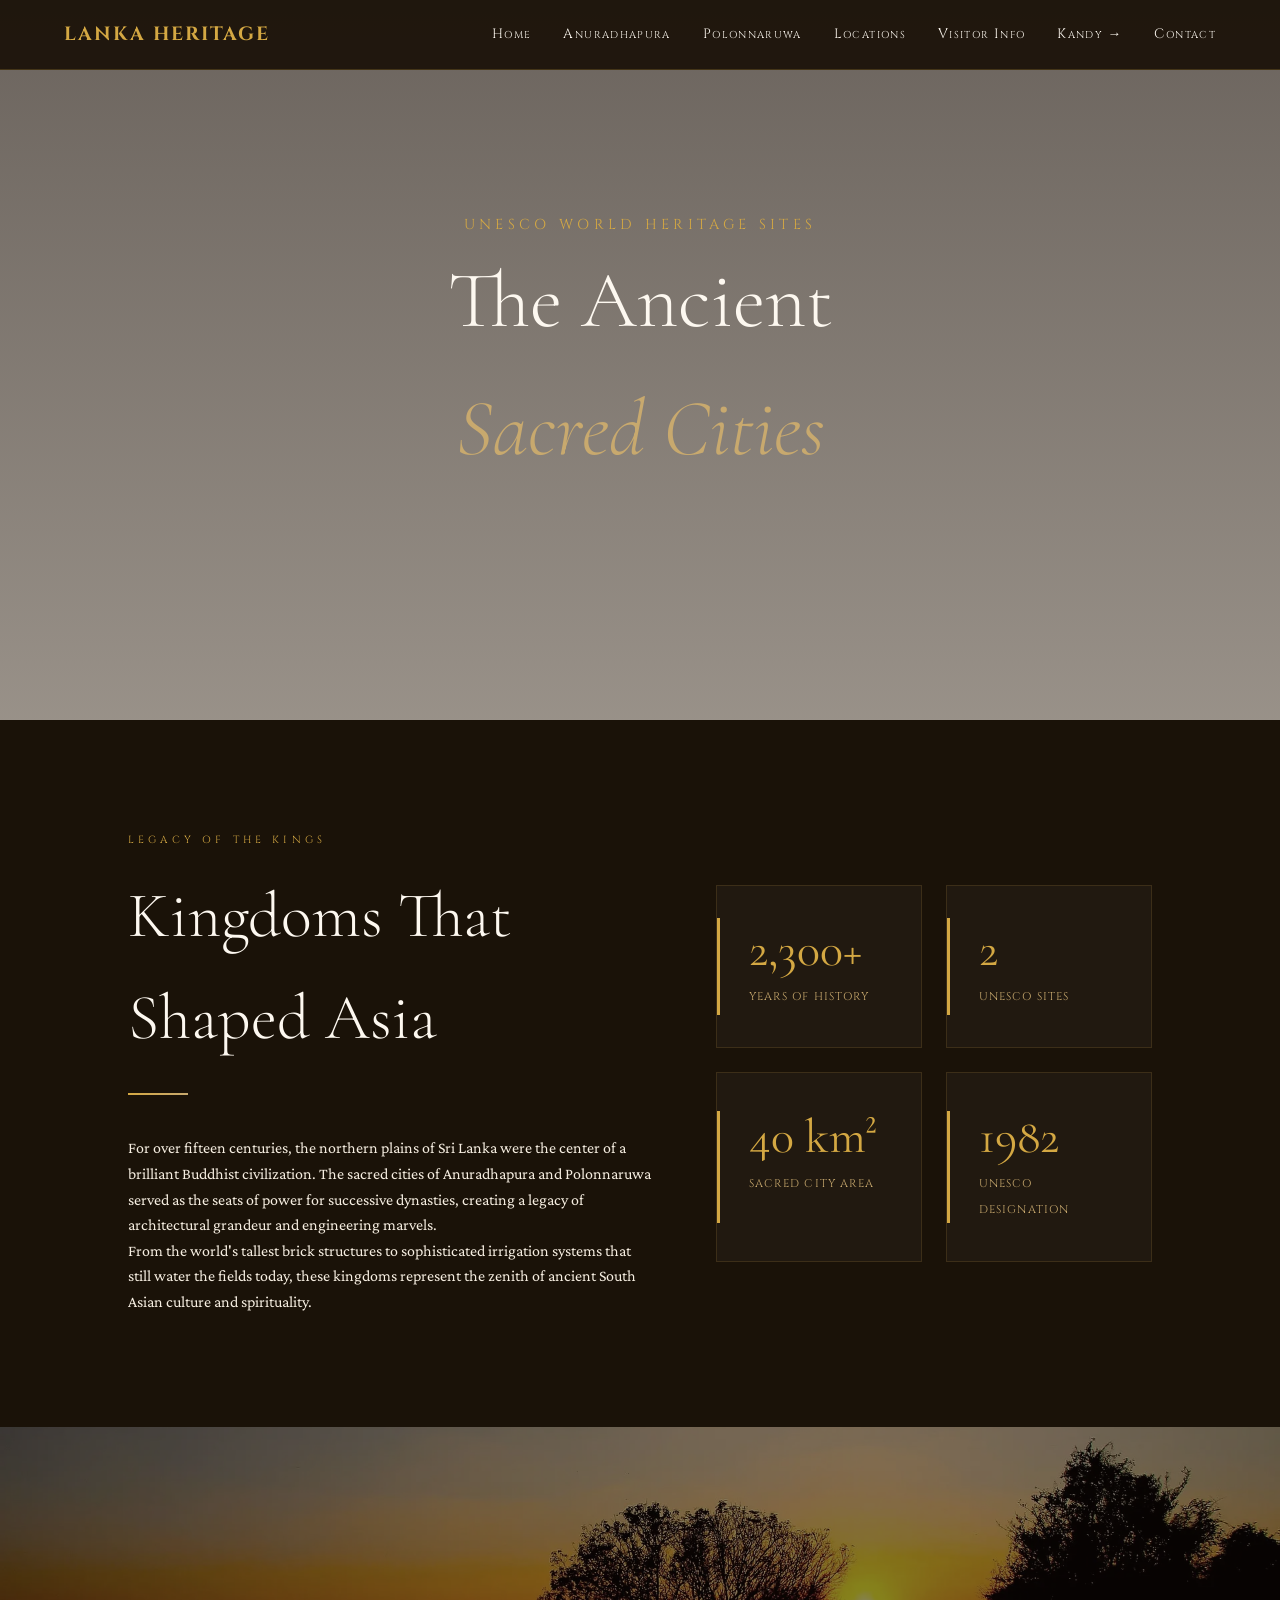
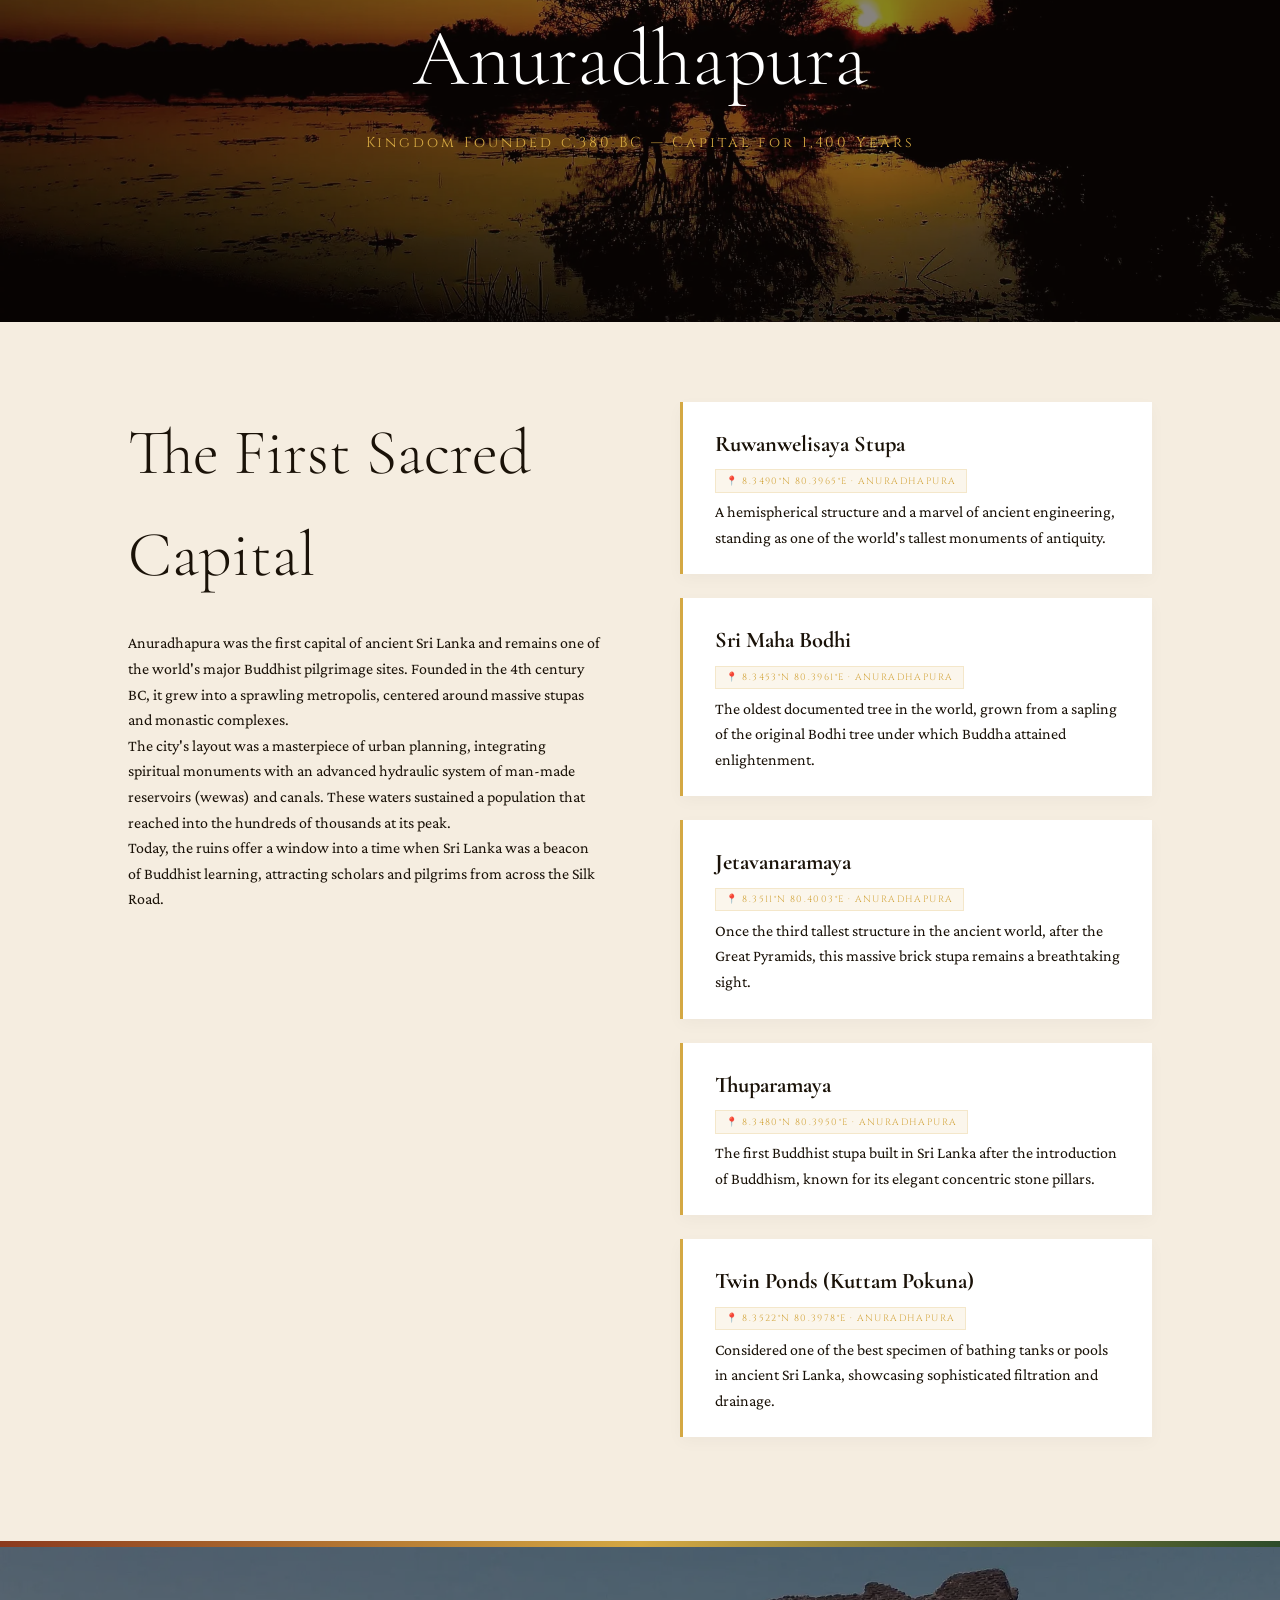
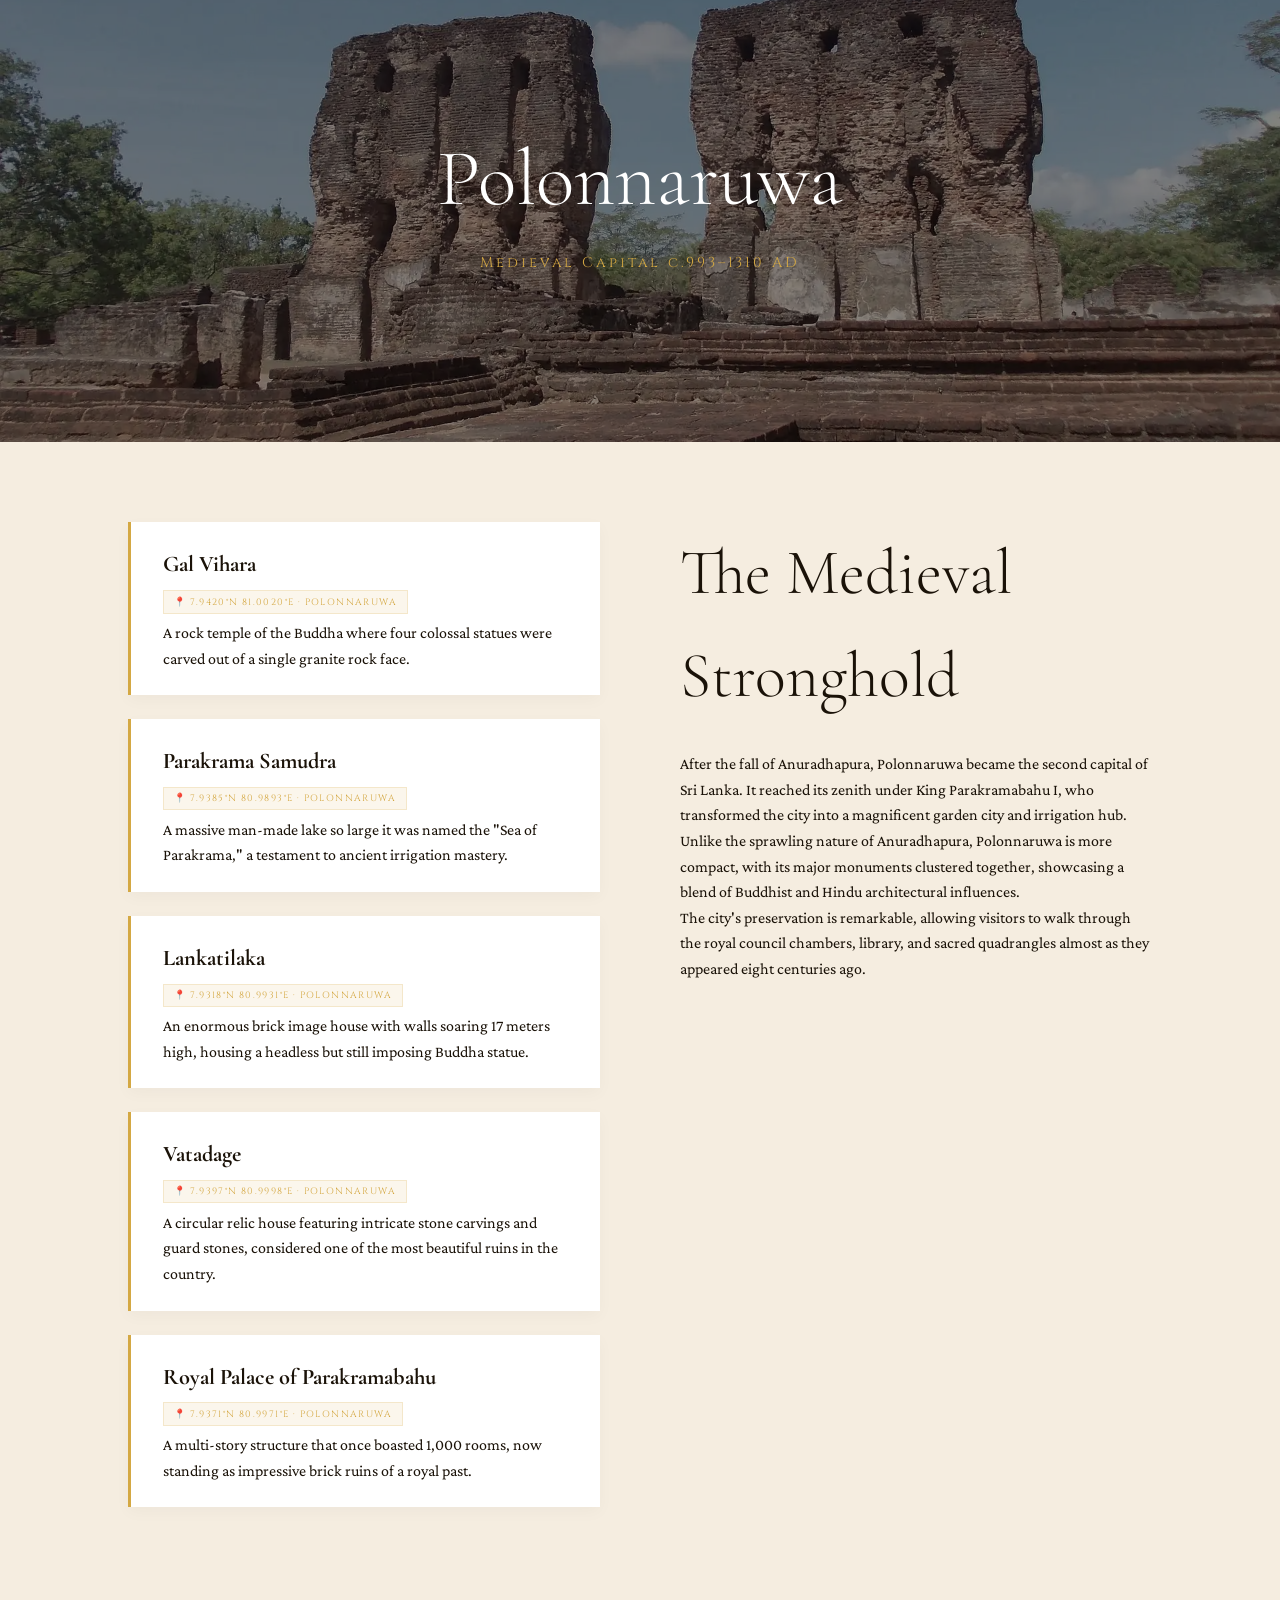
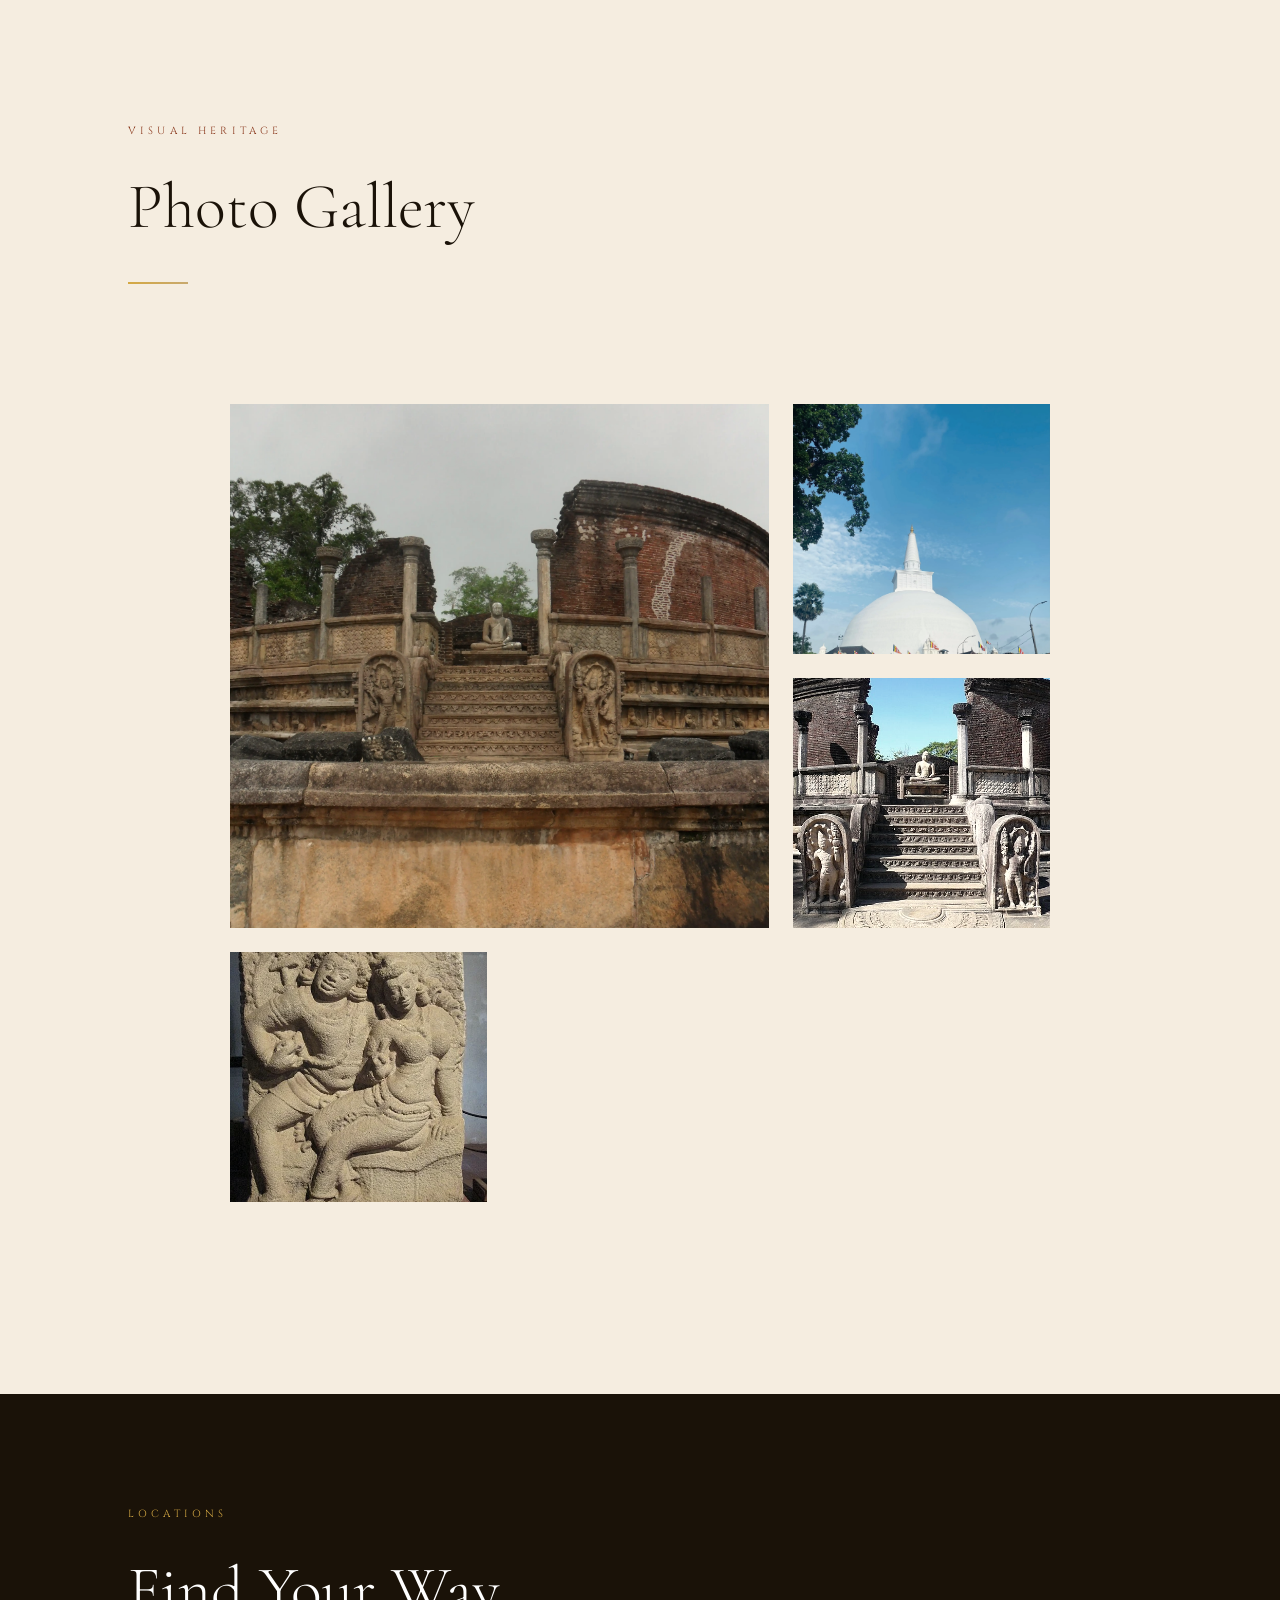
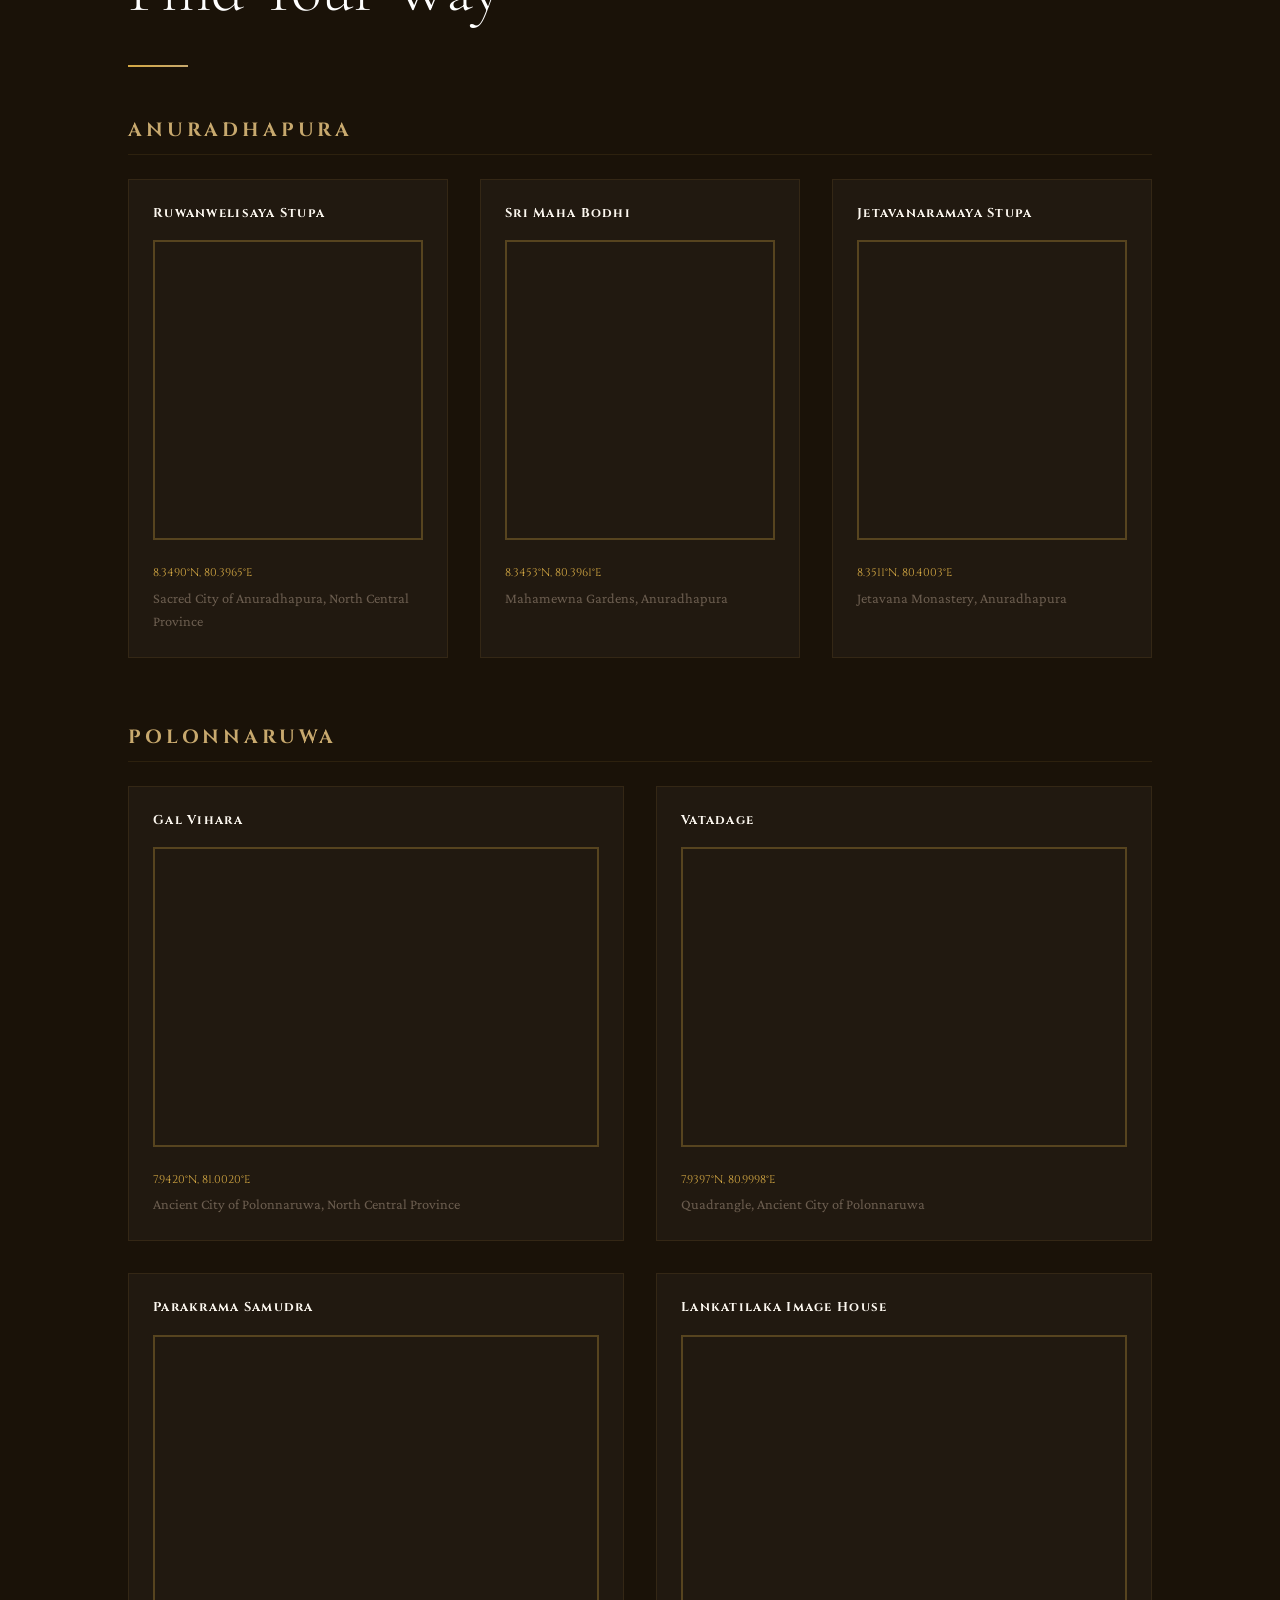
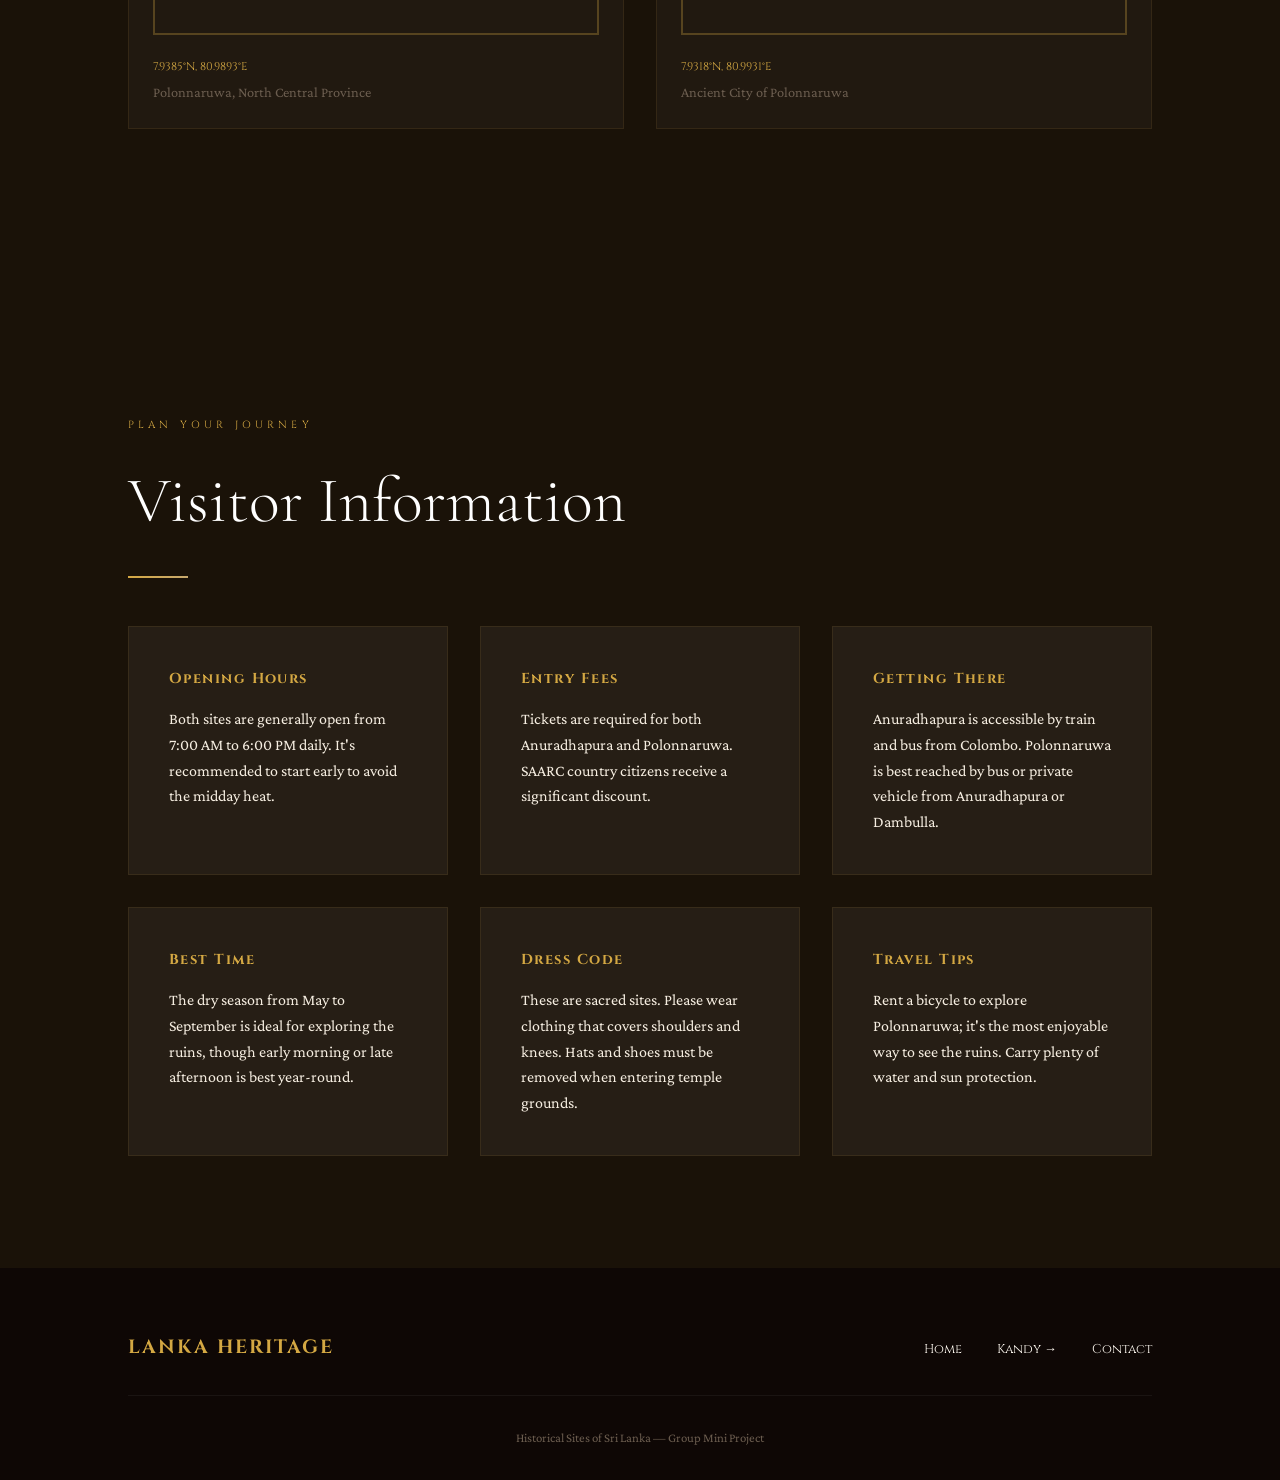
==== commit 7a8735a3: "added a contact page and did few aligments for the pictures" ====
--- a/ancient-cities.html
+++ b/ancient-cities.html
@@ -546,6 +546,7 @@
         <a href="#locations">Locations</a>
         <a href="#visitor-info">Visitor Info</a>
         <a href="kandy.html">Kandy →</a>
+        <a href="contact.html">Contact</a>
       </div>
     </nav>
 
@@ -985,6 +986,7 @@
         <div class="footer-nav">
           <a href="index.html">Home</a>
           <a href="kandy.html">Kandy →</a>
+          <a href="contact.html">Contact</a>
         </div>
       </div>
       <p style="text-align: center; font-size: 0.8rem; color: var(--smoke)">
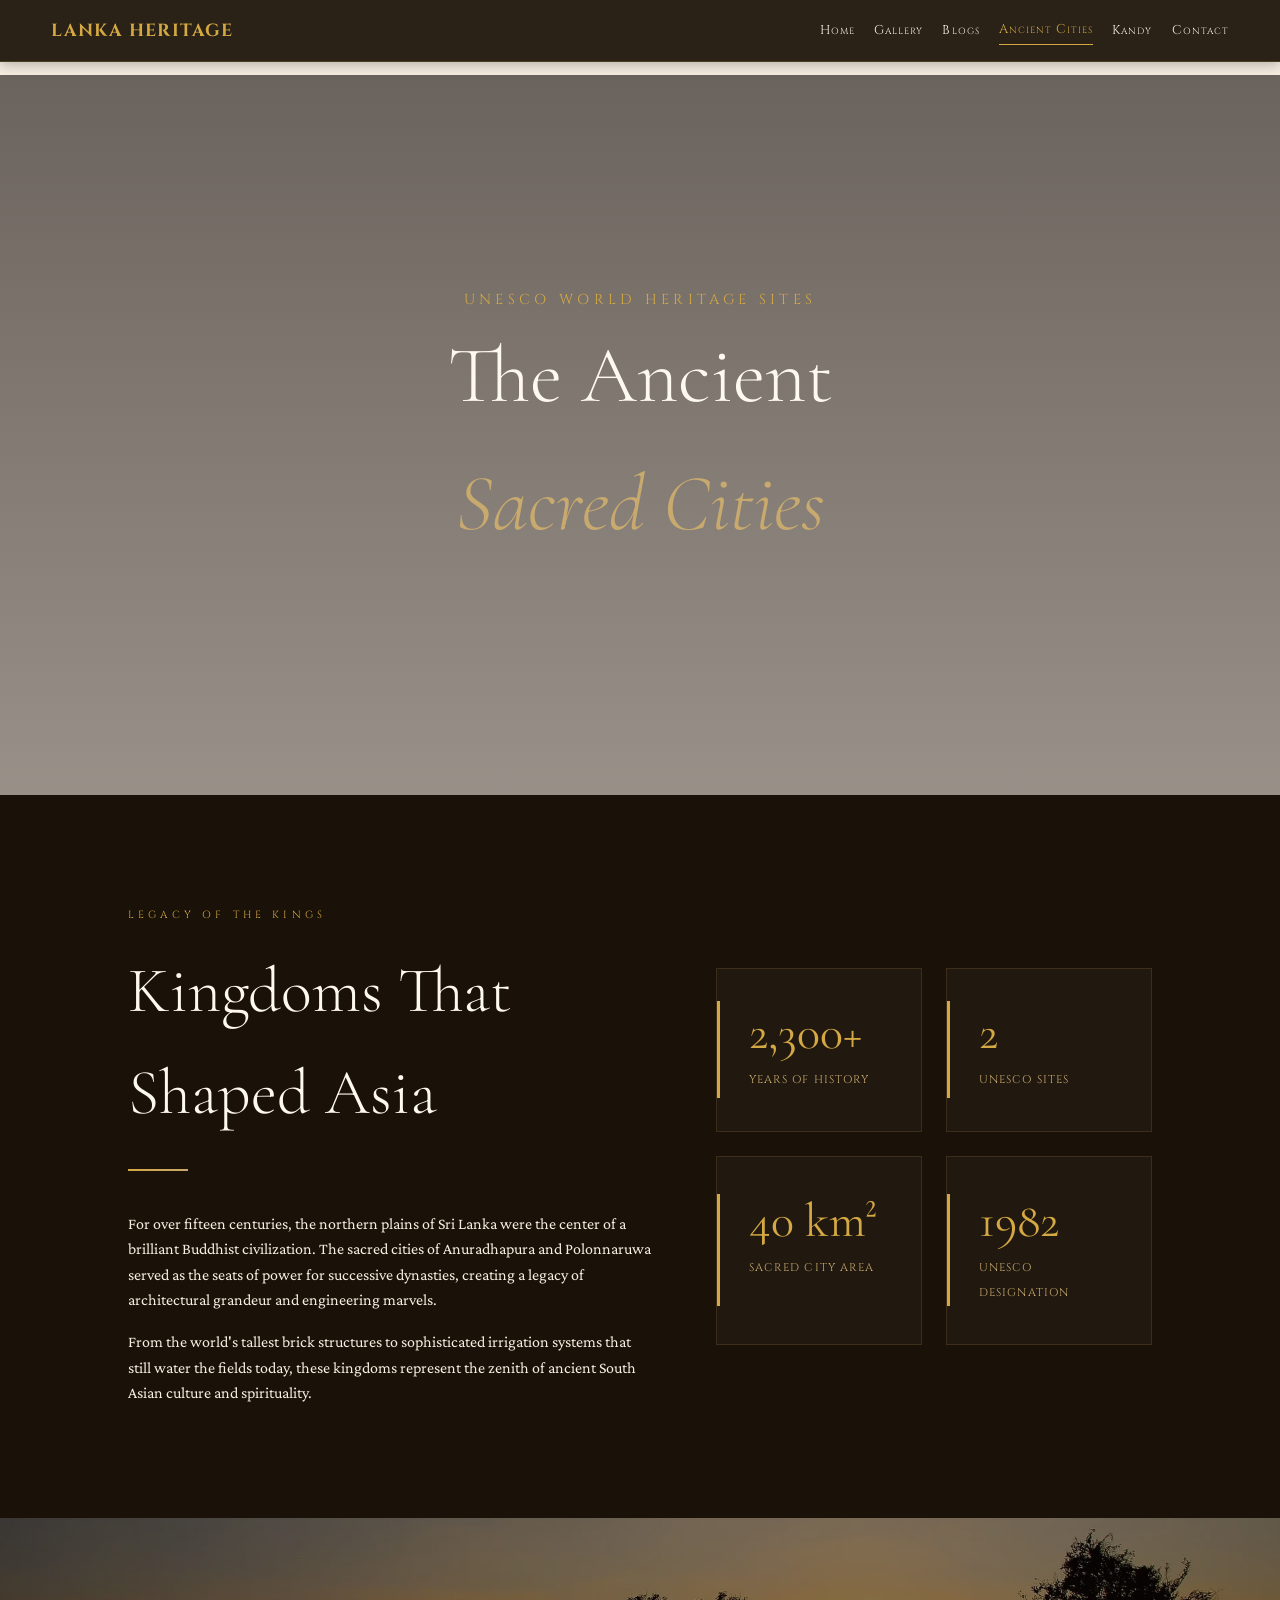
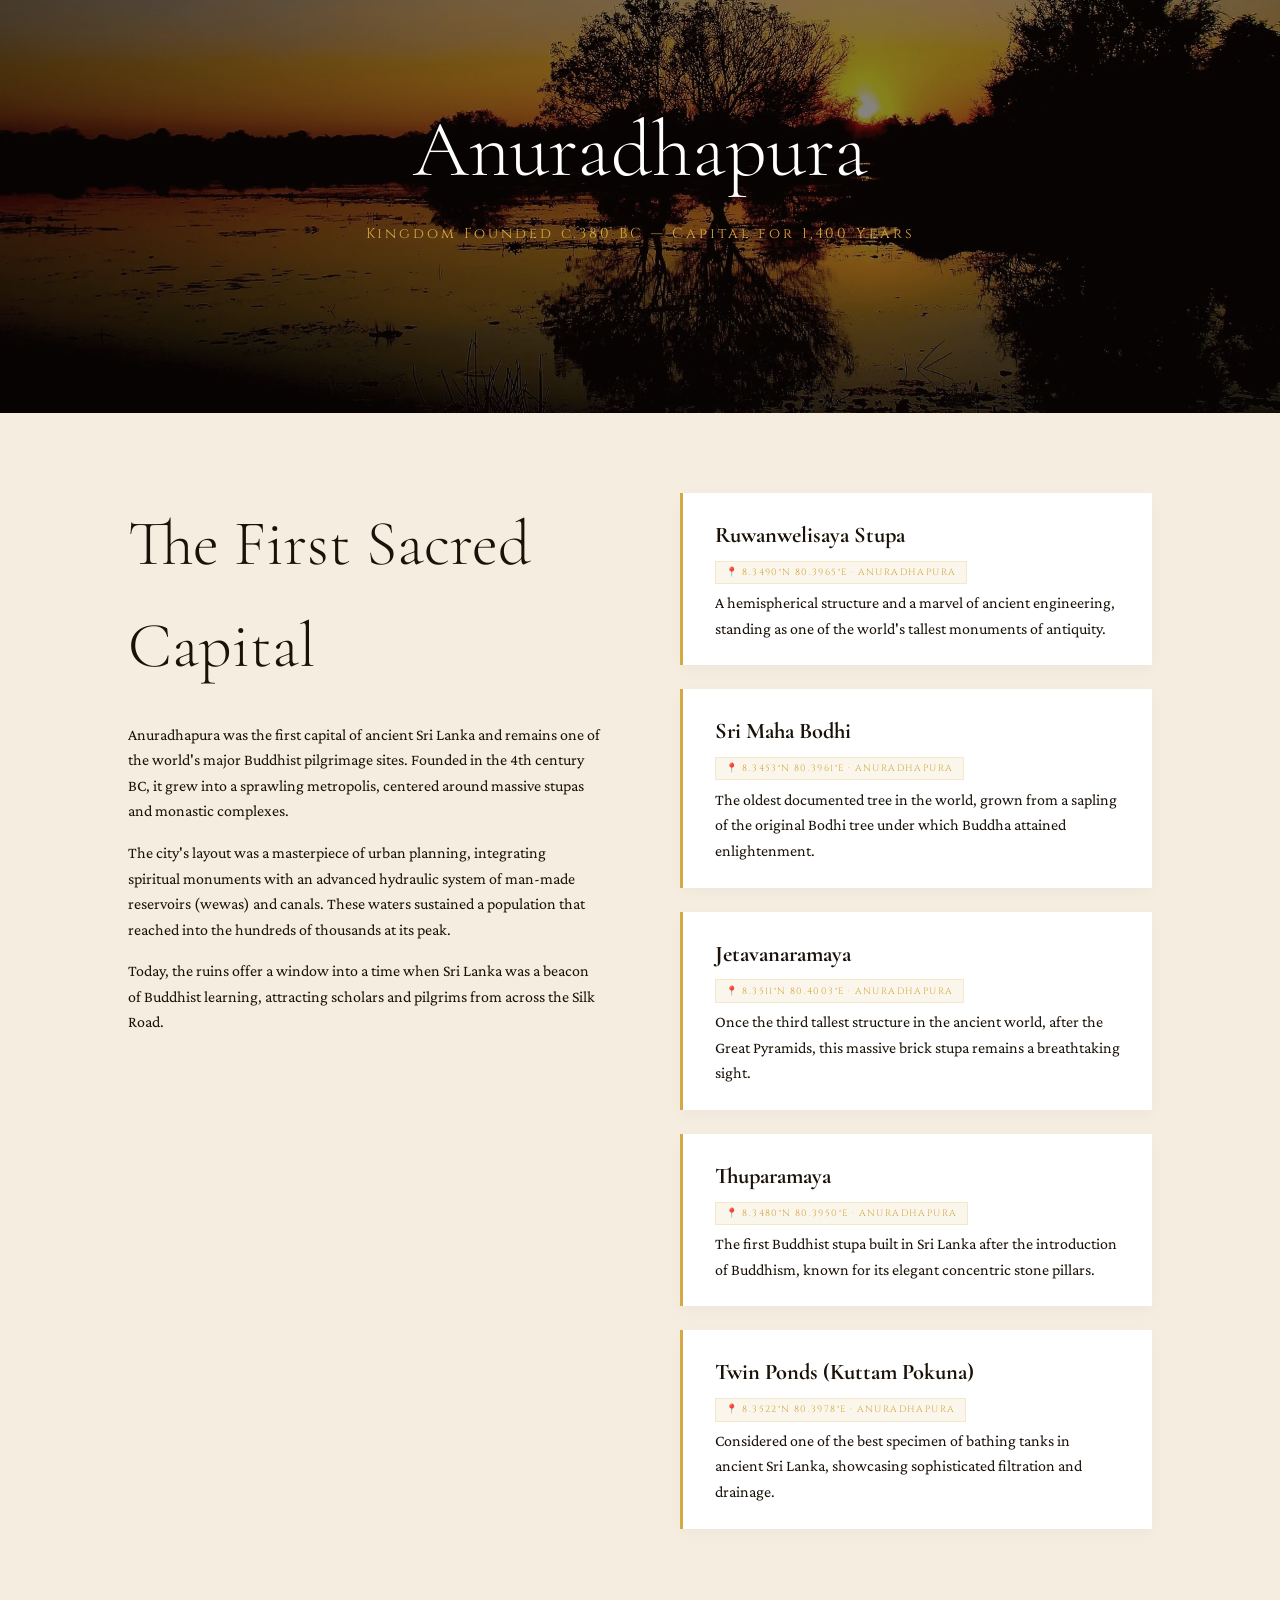
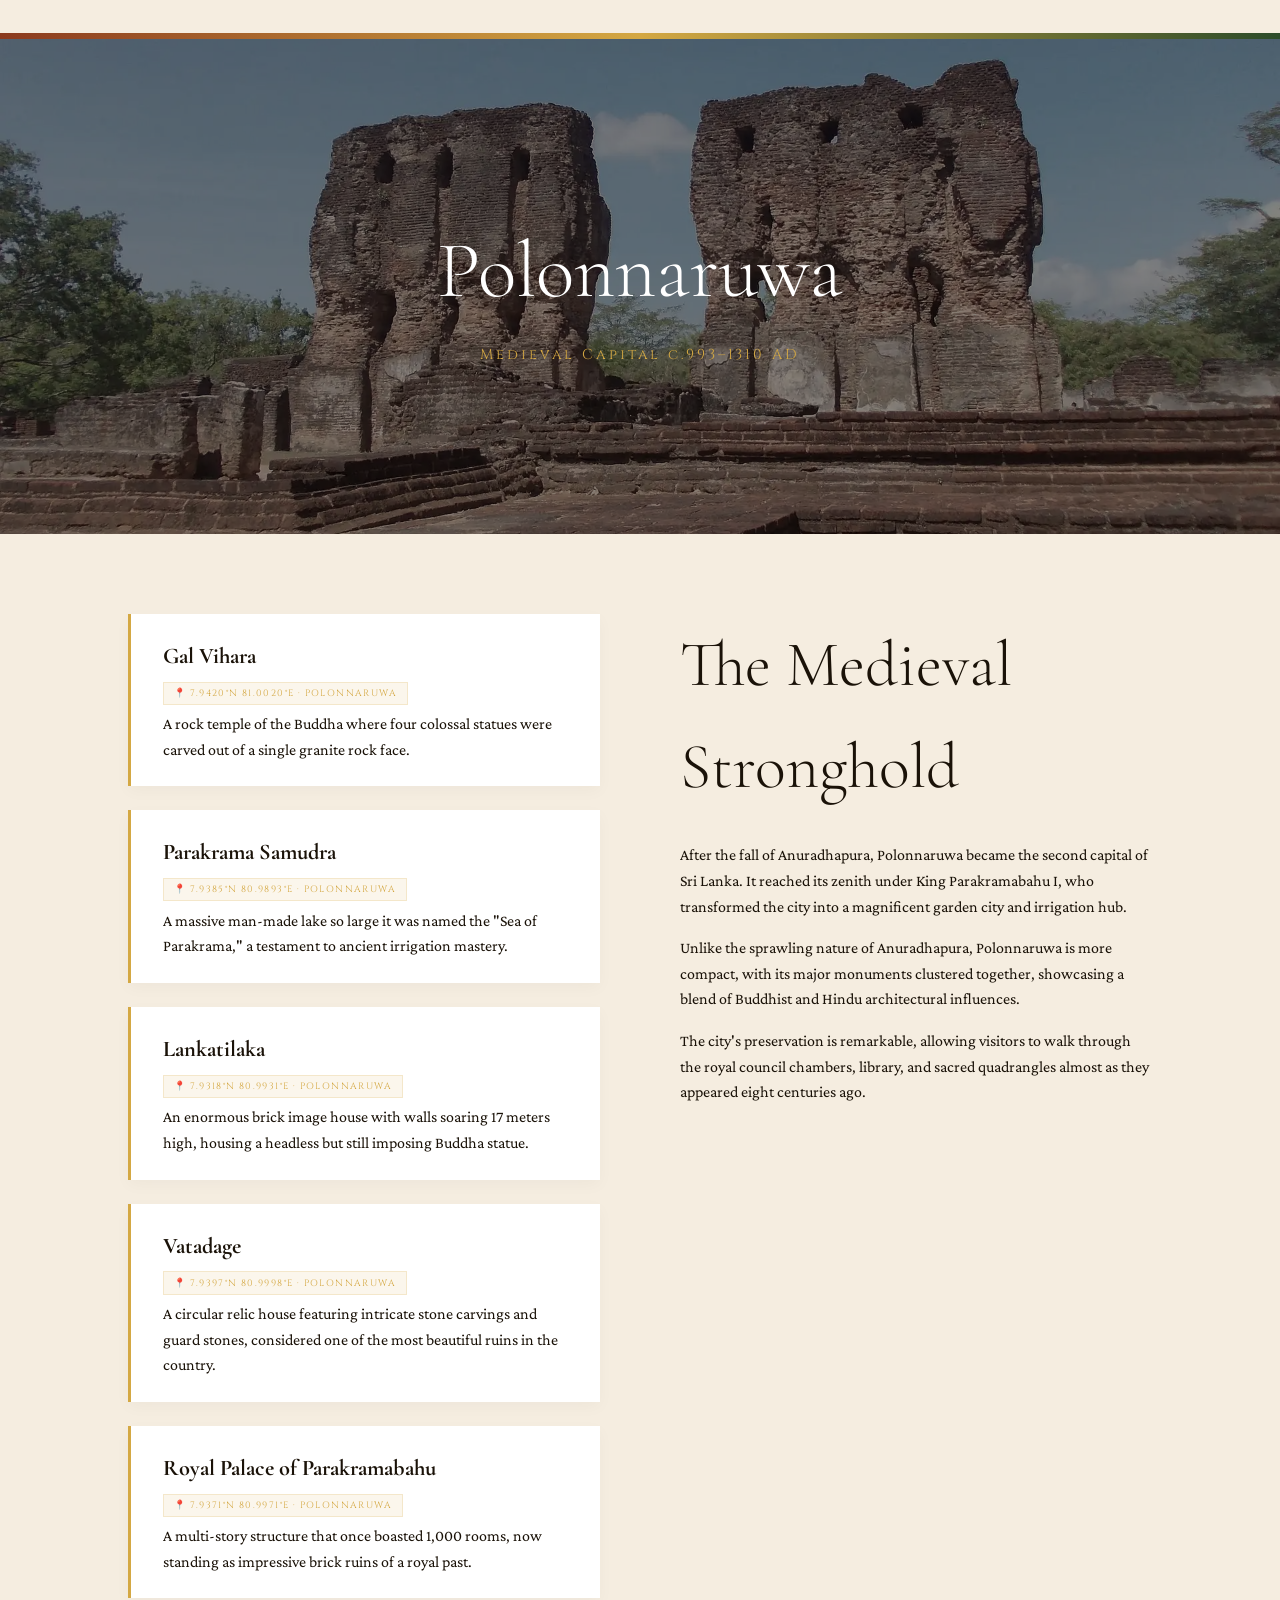
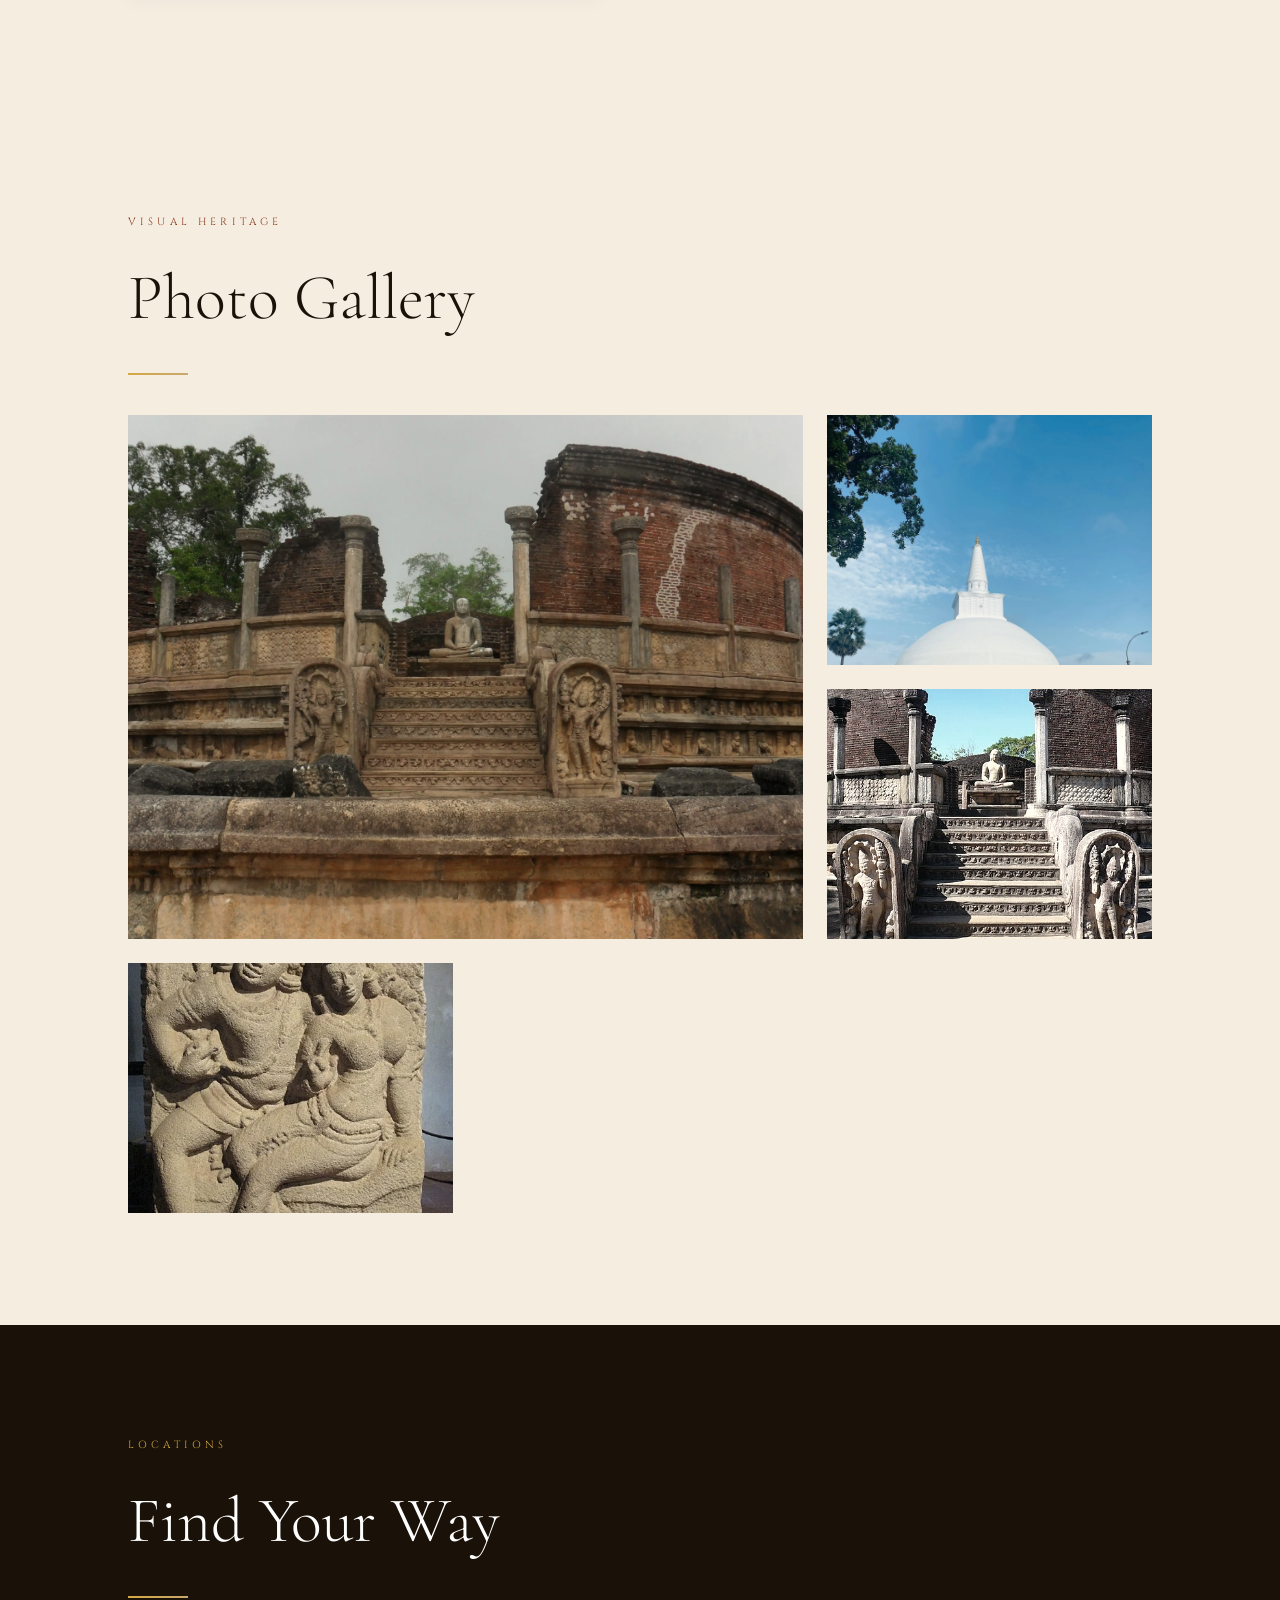
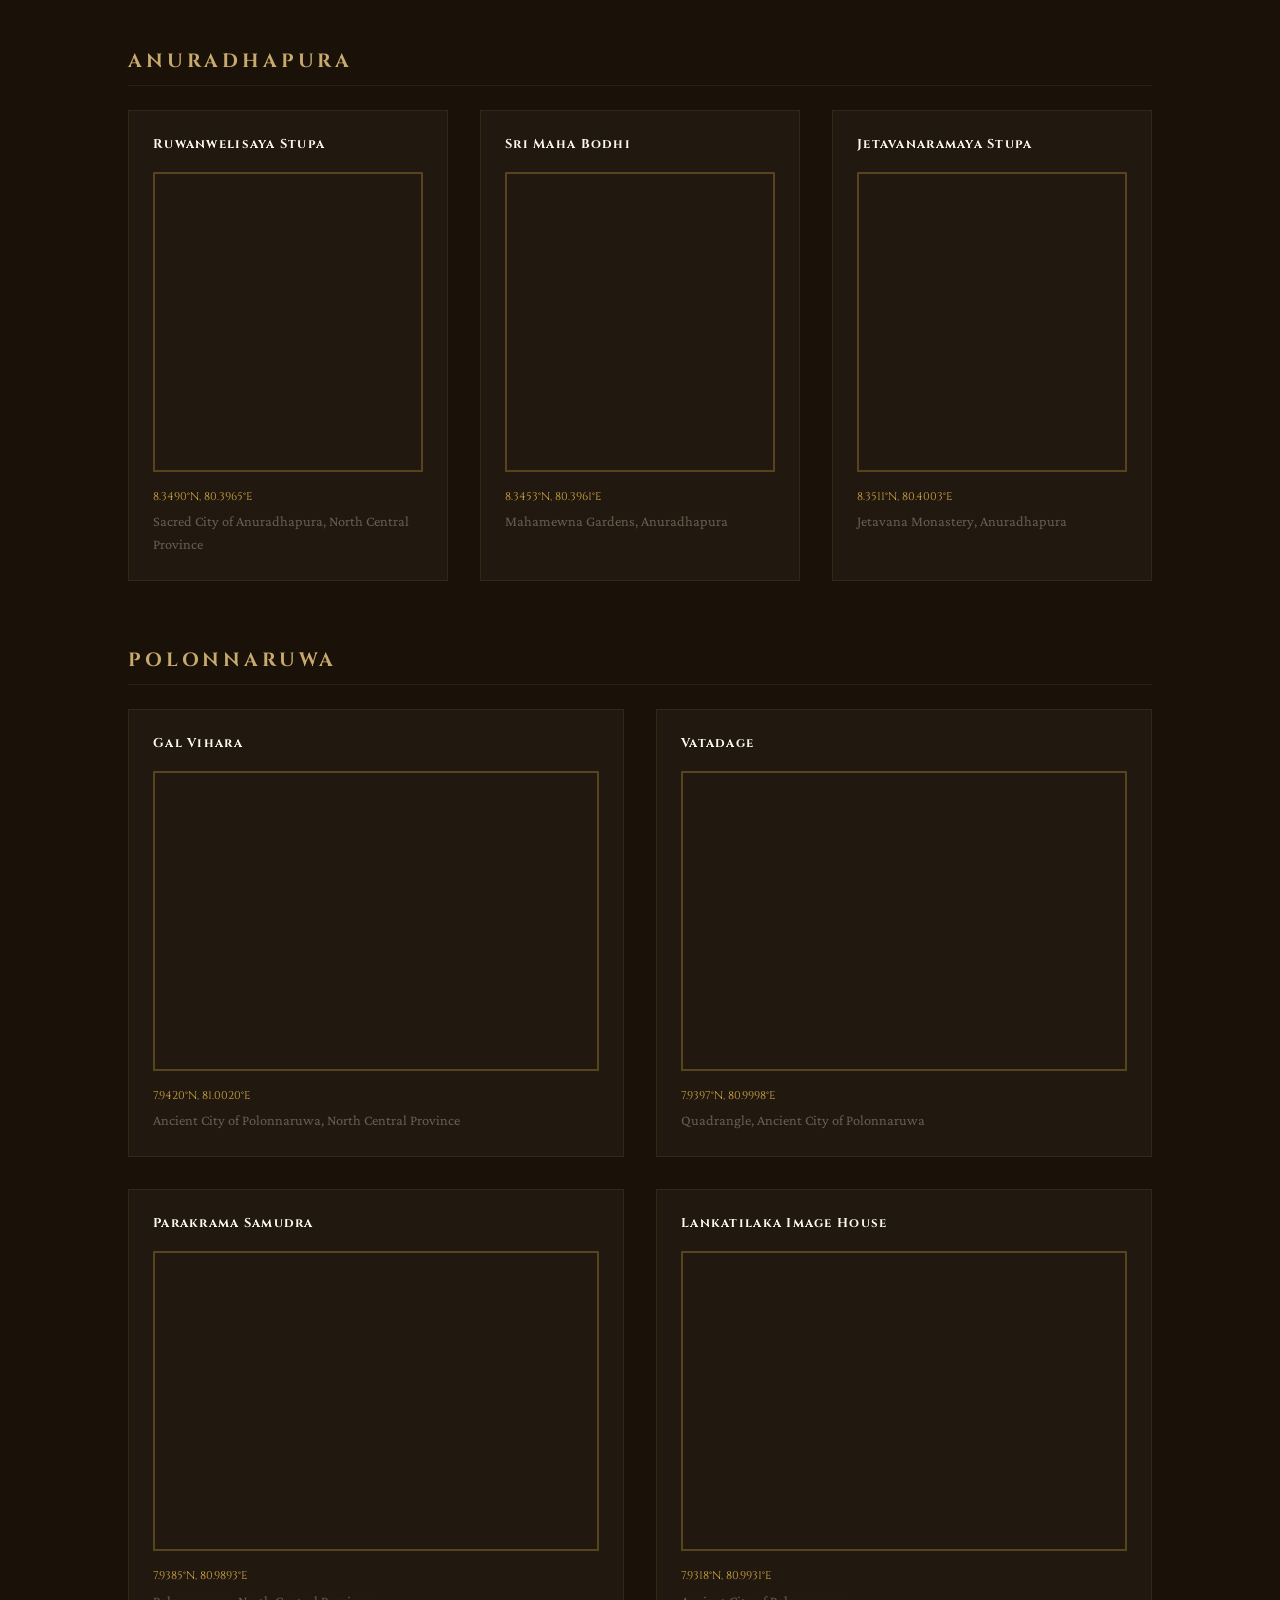
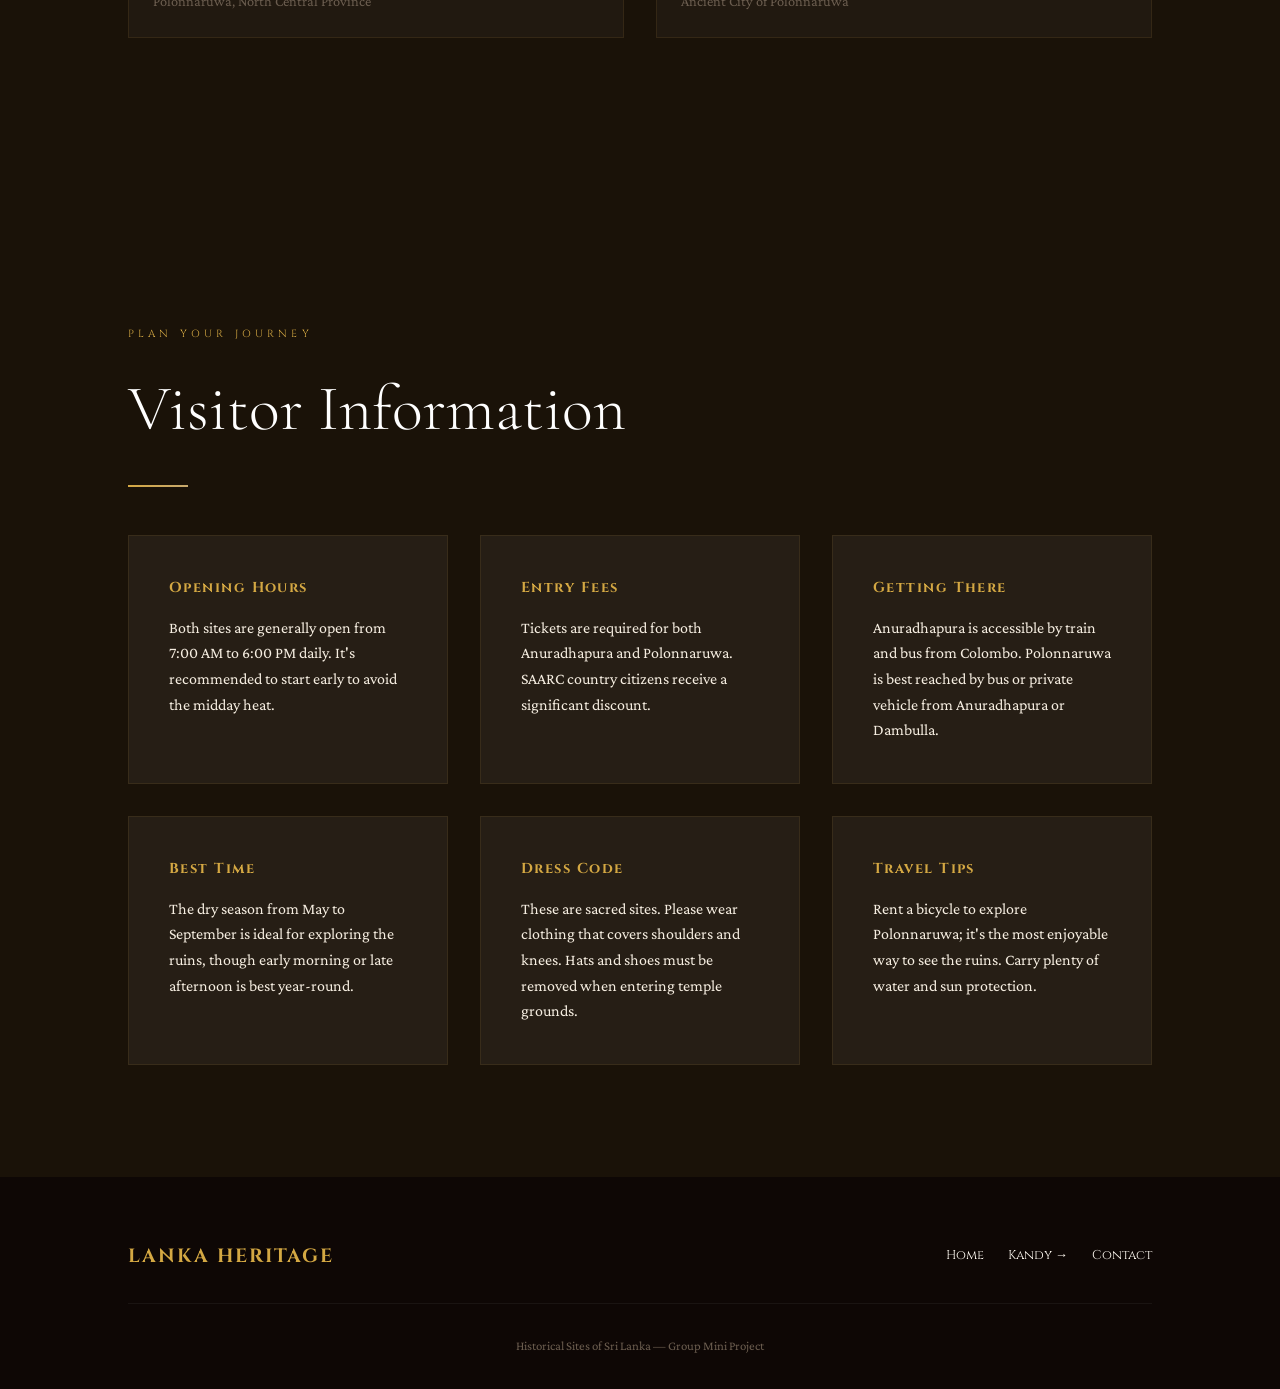
==== commit 084fedb6: "add navbar, fix some adjustments" ====
--- a/ancient-cities.html
+++ b/ancient-cities.html
@@ -3,8 +3,8 @@
   <head>
     <meta charset="UTF-8" />
     <meta name="viewport" content="width=device-width, initial-scale=1.0" />
+    <meta name="theme-color" content="#1a1208" />
     <title>Ancient Cities | Historical Sites of Sri Lanka</title>
-    <!-- Google Fonts -->
     <link rel="preconnect" href="https://fonts.googleapis.com" />
     <link rel="preconnect" href="https://fonts.gstatic.com" crossorigin />
     <link
@@ -40,7 +40,7 @@
         overflow-x: hidden;
       }
 
-      /* Nav */
+      /* ── Navbar ── */
       .navbar {
         position: fixed;
         top: 0;
@@ -80,8 +80,72 @@
       .nav-links a:hover {
         color: var(--gold);
       }
-
-      /* Hero */
+      .nav-links a.active {
+        color: var(--gold);
+        border-bottom: 1px solid var(--gold);
+      }
+
+      /* ── Hamburger (BUG FIX #1) ── */
+      .hamburger {
+        display: none;
+        flex-direction: column;
+        gap: 5px;
+        cursor: pointer;
+        padding: 4px;
+        background: none;
+        border: none;
+      }
+      .hamburger span {
+        display: block;
+        width: 24px;
+        height: 2px;
+        background: var(--gold);
+        transition:
+          transform 0.3s ease,
+          opacity 0.3s ease;
+      }
+      .hamburger.open span:nth-child(1) {
+        transform: translateY(7px) rotate(45deg);
+      }
+      .hamburger.open span:nth-child(2) {
+        opacity: 0;
+      }
+      .hamburger.open span:nth-child(3) {
+        transform: translateY(-7px) rotate(-45deg);
+      }
+
+      /* Mobile nav drawer */
+      .mobile-nav {
+        display: none;
+        position: fixed;
+        top: 0;
+        left: 0;
+        width: 100%;
+        height: 100vh;
+        background: rgba(14, 7, 5, 0.97);
+        z-index: 999;
+        flex-direction: column;
+        justify-content: center;
+        align-items: center;
+        gap: 2.5rem;
+        padding-top: 5rem;
+      }
+      .mobile-nav.open {
+        display: flex;
+      }
+      .mobile-nav a {
+        font-family: "Cinzel", serif;
+        color: var(--ivory);
+        text-decoration: none;
+        font-size: 1.3rem;
+        letter-spacing: 0.2em;
+        transition: color 0.3s ease;
+      }
+      .mobile-nav a:hover {
+        color: var(--gold);
+      }
+
+      /* ── Hero ── */
       .hero {
         height: 80vh;
         width: 100%;
@@ -94,13 +158,9 @@
         color: var(--ivory);
         overflow: hidden;
       }
-
       .hero-bg {
         position: absolute;
-        top: 0;
-        left: 0;
-        width: 100%;
-        height: 100%;
+        inset: 0;
         background:
           linear-gradient(rgba(14, 7, 5, 0.6), rgba(14, 7, 5, 0.4)),
           url("https://upload.wikimedia.org/wikipedia/commons/thumb/1/12/Anuradhapura_Ruwanwelisaya_stupa.jpg/1280px-Anuradhapura_Ruwanwelisaya_stupa.jpg");
@@ -109,7 +169,6 @@
         z-index: -1;
         animation: slowZoom 18s infinite alternate ease-in-out;
       }
-
       @keyframes slowZoom {
         from {
           transform: scale(1);
@@ -118,19 +177,16 @@
           transform: scale(1.06);
         }
       }
-
       .hero h1 {
         font-family: "Cormorant Garamond", serif;
-        font-size: clamp(3rem, 8vw, 5rem);
+        font-size: clamp(2.4rem, 8vw, 5rem);
         font-weight: 300;
         margin-bottom: 1rem;
       }
-
       .hero h1 span {
         font-style: italic;
         color: var(--stone);
       }
-
       .eyebrow {
         font-family: "Cinzel", serif;
         color: var(--gold);
@@ -140,7 +196,7 @@
         margin-bottom: 1rem;
       }
 
-      /* Sections */
+      /* ── Sections ── */
       section {
         padding: 7rem 10%;
         position: relative;
@@ -157,7 +213,7 @@
       .section-title {
         font-family: "Cormorant Garamond", serif;
         font-weight: 300;
-        font-size: clamp(2.5rem, 5vw, 4rem);
+        font-size: clamp(2rem, 5vw, 4rem);
         color: var(--deep);
         margin-bottom: 1.5rem;
       }
@@ -168,7 +224,7 @@
         margin-bottom: 2.5rem;
       }
 
-      /* Reveal */
+      /* ── Reveal animation ── */
       .reveal {
         opacity: 0;
         transform: translateY(30px);
@@ -181,7 +237,7 @@
         transform: none;
       }
 
-      /* Intro Strip */
+      /* ── Intro Strip ── */
       .intro-strip {
         background-color: var(--deep);
         color: var(--parchment);
@@ -233,7 +289,7 @@
         color: var(--stone);
       }
 
-      /* City Sections */
+      /* ── City Banners ── */
       .city-banner {
         height: 55vh;
         width: 100%;
@@ -249,17 +305,13 @@
       .city-banner::before {
         content: "";
         position: absolute;
-        top: 0;
-        left: 0;
-        width: 100%;
-        height: 100%;
+        inset: 0;
         background: rgba(14, 7, 5, 0.5);
         z-index: 1;
       }
       .city-banner-img {
         position: absolute;
-        top: 0;
-        left: 0;
+        inset: 0;
         width: 100%;
         height: 100%;
         object-fit: cover;
@@ -271,26 +323,24 @@
       }
       .city-banner h2 {
         font-family: "Cormorant Garamond", serif;
-        font-size: 5rem;
+        font-size: clamp(2.5rem, 8vw, 5rem);
         font-weight: 300;
         margin-bottom: 0.5rem;
       }
       .city-period {
         font-family: "Cinzel", serif;
         color: var(--gold);
-        font-size: 0.9rem;
+        font-size: clamp(0.7rem, 2vw, 0.9rem);
         letter-spacing: 0.2em;
       }
 
+      /* ── City Grid ── */
       .city-grid {
         display: grid;
         grid-template-columns: 1fr 1fr;
         gap: 5rem;
         padding: 5rem 10%;
         align-items: start;
-      }
-      .city-grid.mirror {
-        grid-template-columns: 1fr 1fr;
       }
       .city-grid.mirror .monuments-list {
         order: 1;
@@ -316,8 +366,6 @@
         font-weight: 700;
         margin-bottom: 0.2rem;
       }
-
-      /* Location Pill */
       .location-pill {
         display: inline-block;
         font-family: "Cinzel", serif;
@@ -331,7 +379,7 @@
         text-transform: uppercase;
       }
 
-      /* Map Section */
+      /* ── Map Section ── */
       .map-section {
         background-color: var(--deep);
         color: var(--parchment);
@@ -353,12 +401,12 @@
         border-bottom: 1px solid rgba(212, 168, 67, 0.1);
         padding-bottom: 0.5rem;
       }
-
       .map-grid {
         display: grid;
         gap: 2rem;
         margin-bottom: 4rem;
       }
+      /* BUG FIX #3 — grid column classes now responsive */
       .grid-3 {
         grid-template-columns: repeat(3, 1fr);
       }
@@ -385,13 +433,14 @@
       .map-card iframe {
         border: 2px solid rgba(212, 168, 67, 0.3);
         transition: border-color 0.3s ease;
+        width: 100%;
+        display: block;
       }
       .map-card:hover iframe {
         border-color: var(--gold);
       }
       .map-details {
         margin-top: 1rem;
-        font-family: "Crimson Pro", serif;
         font-size: 0.9rem;
         color: var(--smoke);
       }
@@ -403,7 +452,7 @@
         margin-bottom: 0.3rem;
       }
 
-      /* Separator */
+      /* ── Separator ── */
       .color-separator {
         height: 6px;
         width: 100%;
@@ -415,18 +464,23 @@
         );
       }
 
-      /* Gallery */
+      /* ── Gallery (BUG FIX #5 — removed double padding) ── */
+      .gallery {
+        padding: 7rem 10%;
+      }
       .gallery-grid {
+        /* BUG FIX #5 — removed padding: 5rem 10% that caused double padding */
         display: grid;
         grid-template-columns: repeat(3, 1fr);
         grid-auto-rows: 250px;
         gap: 1.5rem;
-        padding: 5rem 10%;
+        margin-top: 2rem;
       }
       .gallery-item {
         position: relative;
         overflow: hidden;
       }
+      /* BUG FIX #2 — span only applies on larger screens (see media queries) */
       .gallery-item:first-child {
         grid-column: span 2;
         grid-row: span 2;
@@ -456,7 +510,7 @@
         opacity: 1;
       }
 
-      /* Visitor Info */
+      /* ── Visitor Info ── */
       .visitor-info {
         background-color: var(--deep);
         color: var(--parchment);
@@ -480,7 +534,7 @@
         letter-spacing: 0.1em;
       }
 
-      /* Footer */
+      /* ── Footer ── */
       footer {
         background-color: var(--night);
         color: var(--parchment);
@@ -490,28 +544,39 @@
         display: flex;
         justify-content: space-between;
         align-items: center;
+        flex-wrap: wrap; /* BUG FIX #4 */
+        gap: 1.5rem;
         border-bottom: 1px solid rgba(255, 255, 255, 0.05);
         padding-bottom: 2rem;
         margin-bottom: 2rem;
       }
+      .footer-nav {
+        display: flex;
+        flex-wrap: wrap;
+        gap: 0.5rem 1.5rem;
+      }
       .footer-nav a {
         color: var(--ivory);
         text-decoration: none;
         font-family: "Cinzel", serif;
-        margin-left: 2rem;
         font-size: 0.8rem;
       }
 
-      /* Responsive */
+      /* ══════════════════════════════════════
+         RESPONSIVE BREAKPOINTS
+      ══════════════════════════════════════ */
+
+      /* Tablet — 900px */
       @media (max-width: 900px) {
-        .intro-strip,
+        .intro-strip {
+          grid-template-columns: 1fr;
+          gap: 3rem;
+        }
         .city-grid,
-        .info-grid,
-        .map-grid {
-          grid-template-columns: 1fr;
-        }
         .city-grid.mirror {
           grid-template-columns: 1fr;
+          gap: 3rem;
+          padding: 3rem 6%;
         }
         .city-grid.mirror .monuments-list {
           order: 2;
@@ -519,35 +584,141 @@
         .city-grid.mirror .city-description {
           order: 1;
         }
+
+        /* BUG FIX #3 — map grids collapse to 1 col on tablet */
+        .grid-3 {
+          grid-template-columns: 1fr 1fr;
+        }
+        .grid-2x2 {
+          grid-template-columns: 1fr 1fr;
+        }
+
+        .info-grid {
+          grid-template-columns: 1fr 1fr;
+        }
+
         .gallery-grid {
           grid-template-columns: 1fr 1fr;
-        }
-      }
+          grid-auto-rows: 200px;
+        }
+      }
+
+      /* Mobile — 600px */
       @media (max-width: 600px) {
+        section {
+          padding: 4rem 5%;
+        }
+
+        /* BUG FIX #1 — show hamburger, hide desktop nav */
+        .nav-links {
+          display: none;
+        }
+        .hamburger {
+          display: flex;
+        }
+
+        .hero {
+          height: 70vh;
+        }
+
+        .eyebrow {
+          font-size: 0.7rem;
+          letter-spacing: 0.15em;
+        }
+
+        .city-banner {
+          height: 45vh;
+        }
+        .city-banner h2 {
+          font-size: 2.4rem;
+        }
+
+        .city-grid,
+        .city-grid.mirror {
+          padding: 2.5rem 5%;
+          gap: 2rem;
+        }
+
+        /* BUG FIX #3 — single col maps on mobile */
+        .grid-3,
+        .grid-2x2 {
+          grid-template-columns: 1fr;
+        }
+
+        .stats-grid {
+          grid-template-columns: 1fr 1fr;
+          gap: 1rem;
+        }
+        .stat-card {
+          padding: 1.5rem 1rem;
+        }
+        .stat-num {
+          font-size: 2.2rem;
+        }
+
+        .info-grid {
+          grid-template-columns: 1fr;
+        }
+        .info-card {
+          padding: 1.5rem;
+        }
+
+        /* BUG FIX #2 — no spanning on mobile gallery */
+        .gallery {
+          padding: 4rem 5%;
+        }
         .gallery-grid {
           grid-template-columns: 1fr;
-        }
-        .city-banner h2 {
-          font-size: 3rem;
-        }
-        .nav-links {
-          display: none;
+          grid-auto-rows: 220px;
+        }
+        .gallery-item:first-child {
+          grid-column: span 1;
+          grid-row: span 1;
+        }
+
+        /* BUG FIX #4 — footer stacks on mobile */
+        .footer-content {
+          flex-direction: column;
+          align-items: flex-start;
+        }
+        .footer-nav {
+          margin-left: 0;
+        }
+
+        .map-subsection-title {
+          font-size: 0.9rem;
+        }
+      }
+
+      /* Extra small — 380px */
+      @media (max-width: 380px) {
+        .stats-grid {
+          grid-template-columns: 1fr;
+        }
+        .logo {
+          font-size: 1rem;
         }
       }
     </style>
+    <link rel="stylesheet" href="navbar.css" />
   </head>
   <body>
-    <nav class="navbar">
-      <a href="index.html" class="logo">LANKA HERITAGE</a>
-      <div class="nav-links">
-        <a href="index.html">Home</a>
-        <a href="#anuradhapura">Anuradhapura</a>
-        <a href="#polonnaruwa">Polonnaruwa</a>
-        <a href="#locations">Locations</a>
-        <a href="#visitor-info">Visitor Info</a>
-        <a href="kandy.html">Kandy →</a>
-        <a href="contact.html">Contact</a>
-      </div>
+    <div id="navbar"></div>
+
+    <!-- ── Mobile Nav Drawer ── -->
+    <nav
+      class="mobile-nav"
+      id="mobileNav"
+      role="navigation"
+      aria-label="Mobile navigation"
+    >
+      <a href="index.html" onclick="closeMobileNav()">Home</a>
+      <a href="kandy.html" onclick="closeMobileNav()">Kandy</a>
+      <a href="#anuradhapura" onclick="closeMobileNav()">Anuradhapura</a>
+      <a href="#polonnaruwa" onclick="closeMobileNav()">Polonnaruwa</a>
+      <a href="#locations" onclick="closeMobileNav()">Locations</a>
+      <a href="#visitor-info" onclick="closeMobileNav()">Visitor Info</a>
+      <a href="contact.html" onclick="closeMobileNav()">Contact</a>
     </nav>
 
     <header class="hero">
@@ -570,7 +741,7 @@
           successive dynasties, creating a legacy of architectural grandeur and
           engineering marvels.
         </p>
-        <p>
+        <p style="margin-top: 1rem">
           From the world's tallest brick structures to sophisticated irrigation
           systems that still water the fields today, these kingdoms represent
           the zenith of ancient South Asian culture and spirituality.
@@ -619,13 +790,13 @@
           century BC, it grew into a sprawling metropolis, centered around
           massive stupas and monastic complexes.
         </p>
-        <p>
+        <p style="margin-top: 1rem">
           The city's layout was a masterpiece of urban planning, integrating
           spiritual monuments with an advanced hydraulic system of man-made
           reservoirs (wewas) and canals. These waters sustained a population
           that reached into the hundreds of thousands at its peak.
         </p>
-        <p>
+        <p style="margin-top: 1rem">
           Today, the ruins offer a window into a time when Sri Lanka was a
           beacon of Buddhist learning, attracting scholars and pilgrims from
           across the Silk Road.
@@ -679,8 +850,8 @@
             >📍 8.3522°N 80.3978°E · Anuradhapura</span
           >
           <p>
-            Considered one of the best specimen of bathing tanks or pools in
-            ancient Sri Lanka, showcasing sophisticated filtration and drainage.
+            Considered one of the best specimen of bathing tanks in ancient Sri
+            Lanka, showcasing sophisticated filtration and drainage.
           </p>
         </div>
       </div>
@@ -751,12 +922,12 @@
           transformed the city into a magnificent garden city and irrigation
           hub.
         </p>
-        <p>
+        <p style="margin-top: 1rem">
           Unlike the sprawling nature of Anuradhapura, Polonnaruwa is more
           compact, with its major monuments clustered together, showcasing a
           blend of Buddhist and Hindu architectural influences.
         </p>
-        <p>
+        <p style="margin-top: 1rem">
           The city's preservation is remarkable, allowing visitors to walk
           through the royal council chambers, library, and sacred quadrangles
           almost as they appeared eight centuries ago.
@@ -764,6 +935,7 @@
       </div>
     </div>
 
+    <!-- BUG FIX #5 — gallery is now a proper section; gallery-grid has no extra padding -->
     <section class="gallery">
       <span class="section-label">Visual Heritage</span>
       <h2 class="section-title">Photo Gallery</h2>
@@ -807,49 +979,40 @@
 
       <h3 class="map-subsection-title">Anuradhapura</h3>
       <div class="map-grid grid-3">
-        <!-- Ruwanwelisaya -->
         <div class="map-card reveal">
           <h4>Ruwanwelisaya Stupa</h4>
           <iframe
             src="https://www.openstreetmap.org/export/embed.html?bbox=80.3885,8.3430,80.4045,8.3550&layer=mapnik&marker=8.3490,80.3965"
-            width="100%"
             height="300"
             loading="lazy"
             title="Map of Ruwanwelisaya Stupa"
-          >
-          </iframe>
+          ></iframe>
           <div class="map-details">
             <span class="coords">8.3490°N, 80.3965°E</span>
             Sacred City of Anuradhapura, North Central Province
           </div>
         </div>
-        <!-- Sri Maha Bodhi -->
         <div class="map-card reveal">
           <h4>Sri Maha Bodhi</h4>
           <iframe
             src="https://www.openstreetmap.org/export/embed.html?bbox=80.3881,8.3393,80.4041,8.3513&layer=mapnik&marker=8.3453,80.3961"
-            width="100%"
             height="300"
             loading="lazy"
             title="Map of Sri Maha Bodhi"
-          >
-          </iframe>
+          ></iframe>
           <div class="map-details">
             <span class="coords">8.3453°N, 80.3961°E</span>
             Mahamewna Gardens, Anuradhapura
           </div>
         </div>
-        <!-- Jetavanaramaya -->
         <div class="map-card reveal">
           <h4>Jetavanaramaya Stupa</h4>
           <iframe
             src="https://www.openstreetmap.org/export/embed.html?bbox=80.3923,8.3451,80.4083,8.3571&layer=mapnik&marker=8.3511,80.4003"
-            width="100%"
             height="300"
             loading="lazy"
             title="Map of Jetavanaramaya Stupa"
-          >
-          </iframe>
+          ></iframe>
           <div class="map-details">
             <span class="coords">8.3511°N, 80.4003°E</span>
             Jetavana Monastery, Anuradhapura
@@ -859,65 +1022,53 @@
 
       <h3 class="map-subsection-title">Polonnaruwa</h3>
       <div class="map-grid grid-2x2">
-        <!-- Gal Vihara -->
         <div class="map-card reveal">
           <h4>Gal Vihara</h4>
           <iframe
             src="https://www.openstreetmap.org/export/embed.html?bbox=80.9940,7.9360,81.0100,7.9480&layer=mapnik&marker=7.9420,81.0020"
-            width="100%"
             height="300"
             loading="lazy"
             title="Map of Gal Vihara"
-          >
-          </iframe>
+          ></iframe>
           <div class="map-details">
             <span class="coords">7.9420°N, 81.0020°E</span>
             Ancient City of Polonnaruwa, North Central Province
           </div>
         </div>
-        <!-- Vatadage -->
         <div class="map-card reveal">
           <h4>Vatadage</h4>
           <iframe
             src="https://www.openstreetmap.org/export/embed.html?bbox=80.9918,7.9337,81.0078,7.9457&layer=mapnik&marker=7.9397,80.9998"
-            width="100%"
             height="300"
             loading="lazy"
             title="Map of Vatadage"
-          >
-          </iframe>
+          ></iframe>
           <div class="map-details">
             <span class="coords">7.9397°N, 80.9998°E</span>
             Quadrangle, Ancient City of Polonnaruwa
           </div>
         </div>
-        <!-- Parakrama Samudra -->
         <div class="map-card reveal">
           <h4>Parakrama Samudra</h4>
           <iframe
             src="https://www.openstreetmap.org/export/embed.html?bbox=80.9813,7.9325,80.9973,7.9445&layer=mapnik&marker=7.9385,80.9893"
-            width="100%"
             height="300"
             loading="lazy"
             title="Map of Parakrama Samudra"
-          >
-          </iframe>
+          ></iframe>
           <div class="map-details">
             <span class="coords">7.9385°N, 80.9893°E</span>
             Polonnaruwa, North Central Province
           </div>
         </div>
-        <!-- Lankatilaka -->
         <div class="map-card reveal">
           <h4>Lankatilaka Image House</h4>
           <iframe
             src="https://www.openstreetmap.org/export/embed.html?bbox=80.9851,7.9258,81.0011,7.9378&layer=mapnik&marker=7.9318,80.9931"
-            width="100%"
             height="300"
             loading="lazy"
             title="Map of Lankatilaka Image House"
-          >
-          </iframe>
+          ></iframe>
           <div class="map-details">
             <span class="coords">7.9318°N, 80.9931°E</span>
             Ancient City of Polonnaruwa
@@ -983,6 +1134,7 @@
     <footer>
       <div class="footer-content">
         <a href="index.html" class="logo">LANKA HERITAGE</a>
+        <!-- BUG FIX #4 — footer-nav now wraps properly -->
         <div class="footer-nav">
           <a href="index.html">Home</a>
           <a href="kandy.html">Kandy →</a>
@@ -995,19 +1147,49 @@
     </footer>
 
     <script>
+      // ── BUG FIX #1: Hamburger menu ──
+      const hamburger = document.querySelector(".hamburger");
+      const mobileNav = document.getElementById("mobileNav");
+
+      function closeMobileNav() {
+        hamburger.classList.remove("open");
+        mobileNav.classList.remove("open");
+        document.body.style.overflow = "";
+      }
+
+      if (hamburger) {
+        hamburger.addEventListener("click", () => {
+          const isOpen = mobileNav.classList.toggle("open");
+          hamburger.classList.toggle("open", isOpen);
+          document.body.style.overflow = isOpen ? "hidden" : "";
+        });
+      }
+
+      // Close drawer when clicking outside
+      mobileNav.addEventListener("click", (e) => {
+        if (e.target === mobileNav) closeMobileNav();
+      });
+
+      // ── BUG FIX #9: Reveal — stable per-element delay ──
       const reveals = document.querySelectorAll(".reveal");
+      reveals.forEach((el, idx) => (el.dataset.revealIndex = idx));
+
       const io = new IntersectionObserver(
         (entries) => {
-          entries.forEach((e, i) => {
+          entries.forEach((e) => {
             if (e.isIntersecting) {
-              setTimeout(() => e.target.classList.add("visible"), i * 90);
+              const delay =
+                (parseInt(e.target.dataset.revealIndex, 10) % 6) * 90;
+              setTimeout(() => e.target.classList.add("visible"), delay);
               io.unobserve(e.target);
             }
           });
         },
         { threshold: 0.08 },
       );
+
       reveals.forEach((r) => io.observe(r));
     </script>
+    <script src="navbar.js"></script>
   </body>
 </html>
--- a/navbar.css
+++ b/navbar.css
@@ -0,0 +1,122 @@
+:root {
+  --navbar-bg: rgba(26, 18, 8, 0.93);
+  --navbar-border: rgba(212, 168, 67, 0.2);
+  --navbar-text: #f9f5e8;
+  --navbar-hover: #d4a843;
+  --navbar-active: #d4a843;
+}
+
+html, body {
+  margin: 0;
+  padding: 0;
+  box-sizing: border-box;
+}
+
+body {
+  padding-top: 4.7rem;
+  min-height: 100vh;
+  background: #f5ede0;
+}
+
+@media (max-width: 900px) {
+  body {
+    padding-top: 4.6rem;
+  }
+}
+
+.navbar {
+  position: fixed;
+  top: 0;
+  left: 0;
+  width: 100%;
+  z-index: 1000;
+  display: flex;
+  justify-content: space-between;
+  align-items: center;
+  gap: 0.8rem;
+  padding: 1rem 4%;
+  background: var(--navbar-bg);
+  border-bottom: 1px solid var(--navbar-border);
+  box-shadow: 0 3px 12px rgba(0, 0, 0, 0.25);
+}
+
+.navbar .logo {
+  font-family: "Cinzel", serif;
+  color: var(--navbar-active);
+  text-decoration: none;
+  letter-spacing: 0.08em;
+  font-weight: 700;
+  font-size: 1.1rem;
+  white-space: nowrap;
+}
+
+.nav-toggle {
+  display: none;
+  border: none;
+  background: transparent;
+  color: var(--navbar-text);
+  font-size: 1.5rem;
+  cursor: pointer;
+  line-height: 1;
+}
+
+.nav-links {
+  display: flex;
+  align-items: center;
+  gap: 1.2rem;
+  flex-wrap: wrap;
+  justify-content: flex-end;
+}
+
+.nav-links a {
+  color: var(--navbar-text);
+  text-decoration: none;
+  font-family: "Cinzel", serif;
+  font-variant: small-caps;
+  letter-spacing: 0.08em;
+  font-size: 0.8rem;
+  transition: color 0.25s ease;
+  padding: 0.25rem 0;
+}
+
+.nav-links a:hover,
+.nav-links a.active {
+  color: var(--navbar-active);
+}
+
+@media (max-width: 900px) {
+  .nav-toggle {
+    display: block;
+  }
+
+  .nav-links {
+    position: absolute;
+    top: 100%;
+    right: 0;
+    left: 0;
+    background: rgba(14, 10, 5, 0.97);
+    border-bottom: 1px solid var(--navbar-border);
+    border-top: 1px solid rgba(255, 255, 255, 0.05);
+    padding: 0.8rem 1rem;
+    flex-direction: column;
+    align-items: flex-start;
+    gap: 0.4rem;
+    opacity: 0;
+    max-height: 0;
+    overflow: hidden;
+    transition:
+      max-height 0.25s ease,
+      opacity 0.2s ease;
+  }
+
+  .nav-links.open {
+    max-height: 500px;
+    opacity: 1;
+  }
+
+  .nav-links a {
+    width: 100%;
+    padding: 0.45rem 0.4rem;
+    border-radius: 4px;
+  }
+}
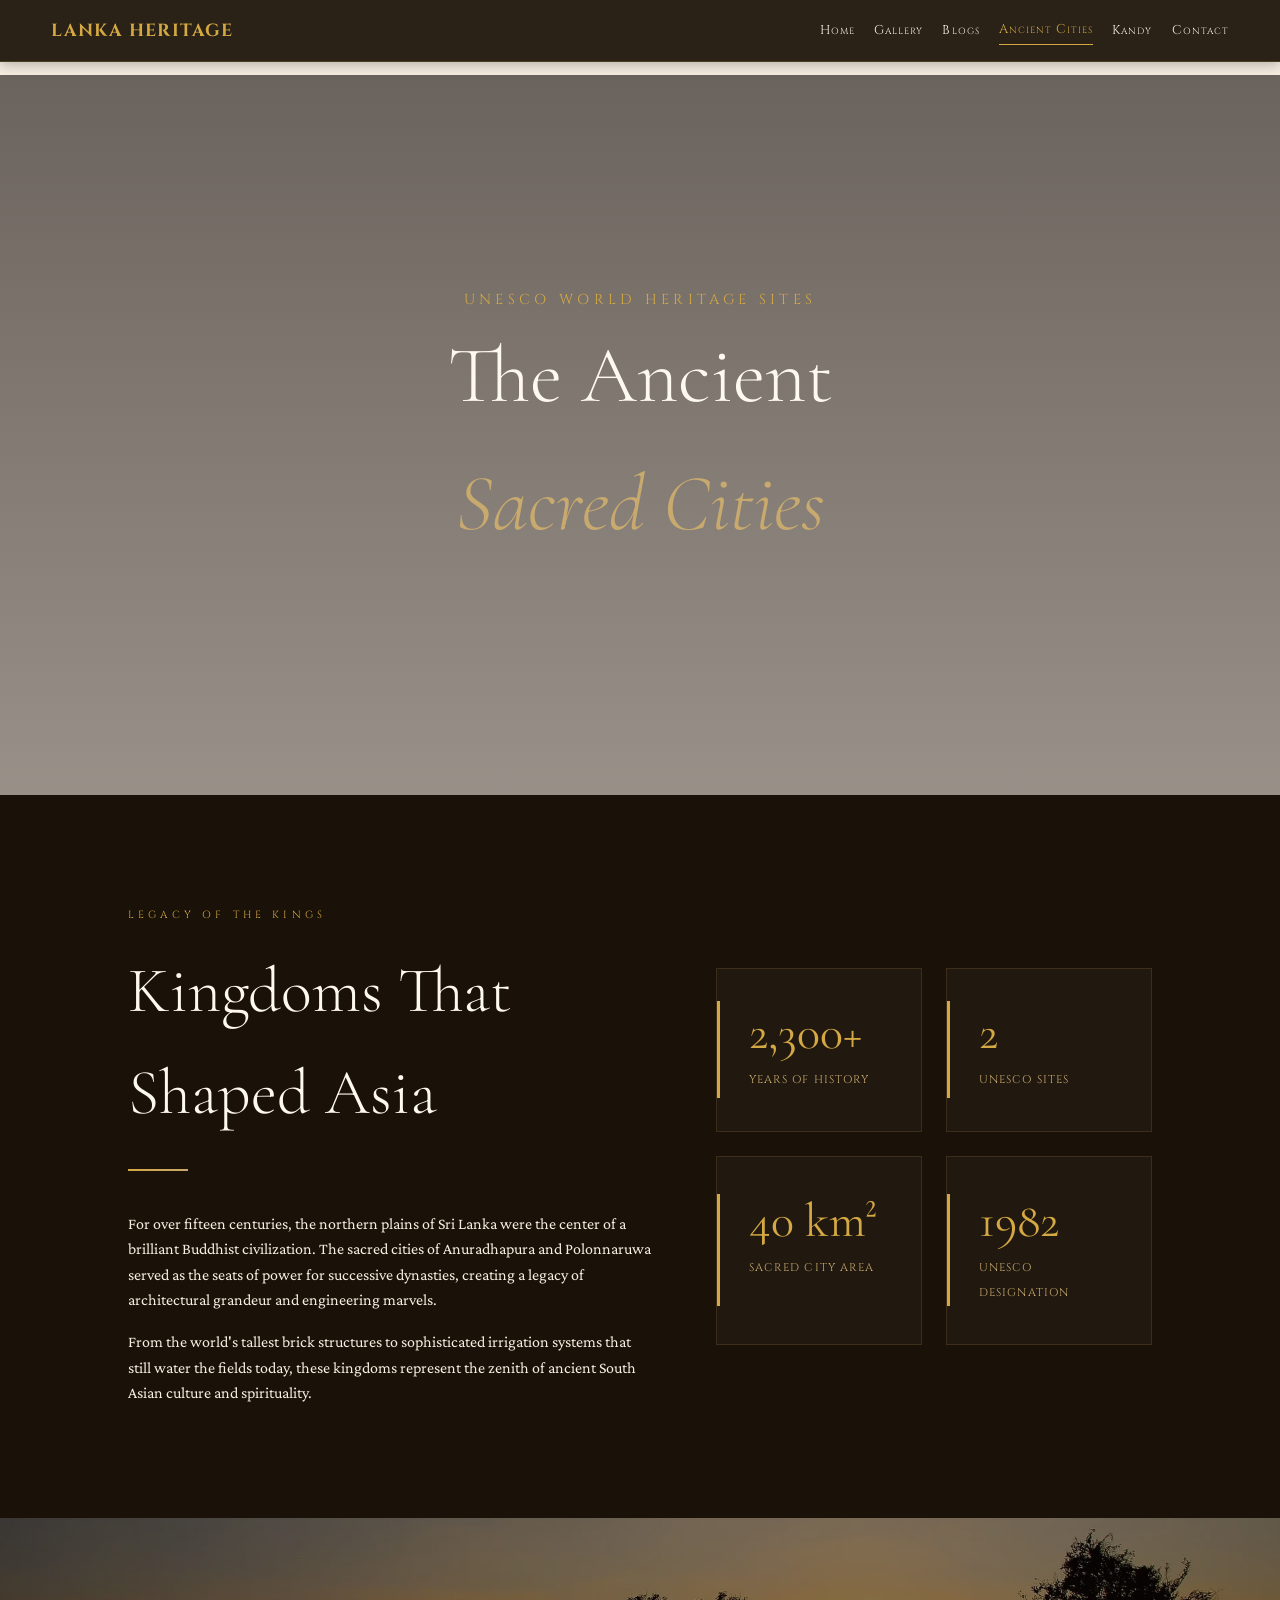
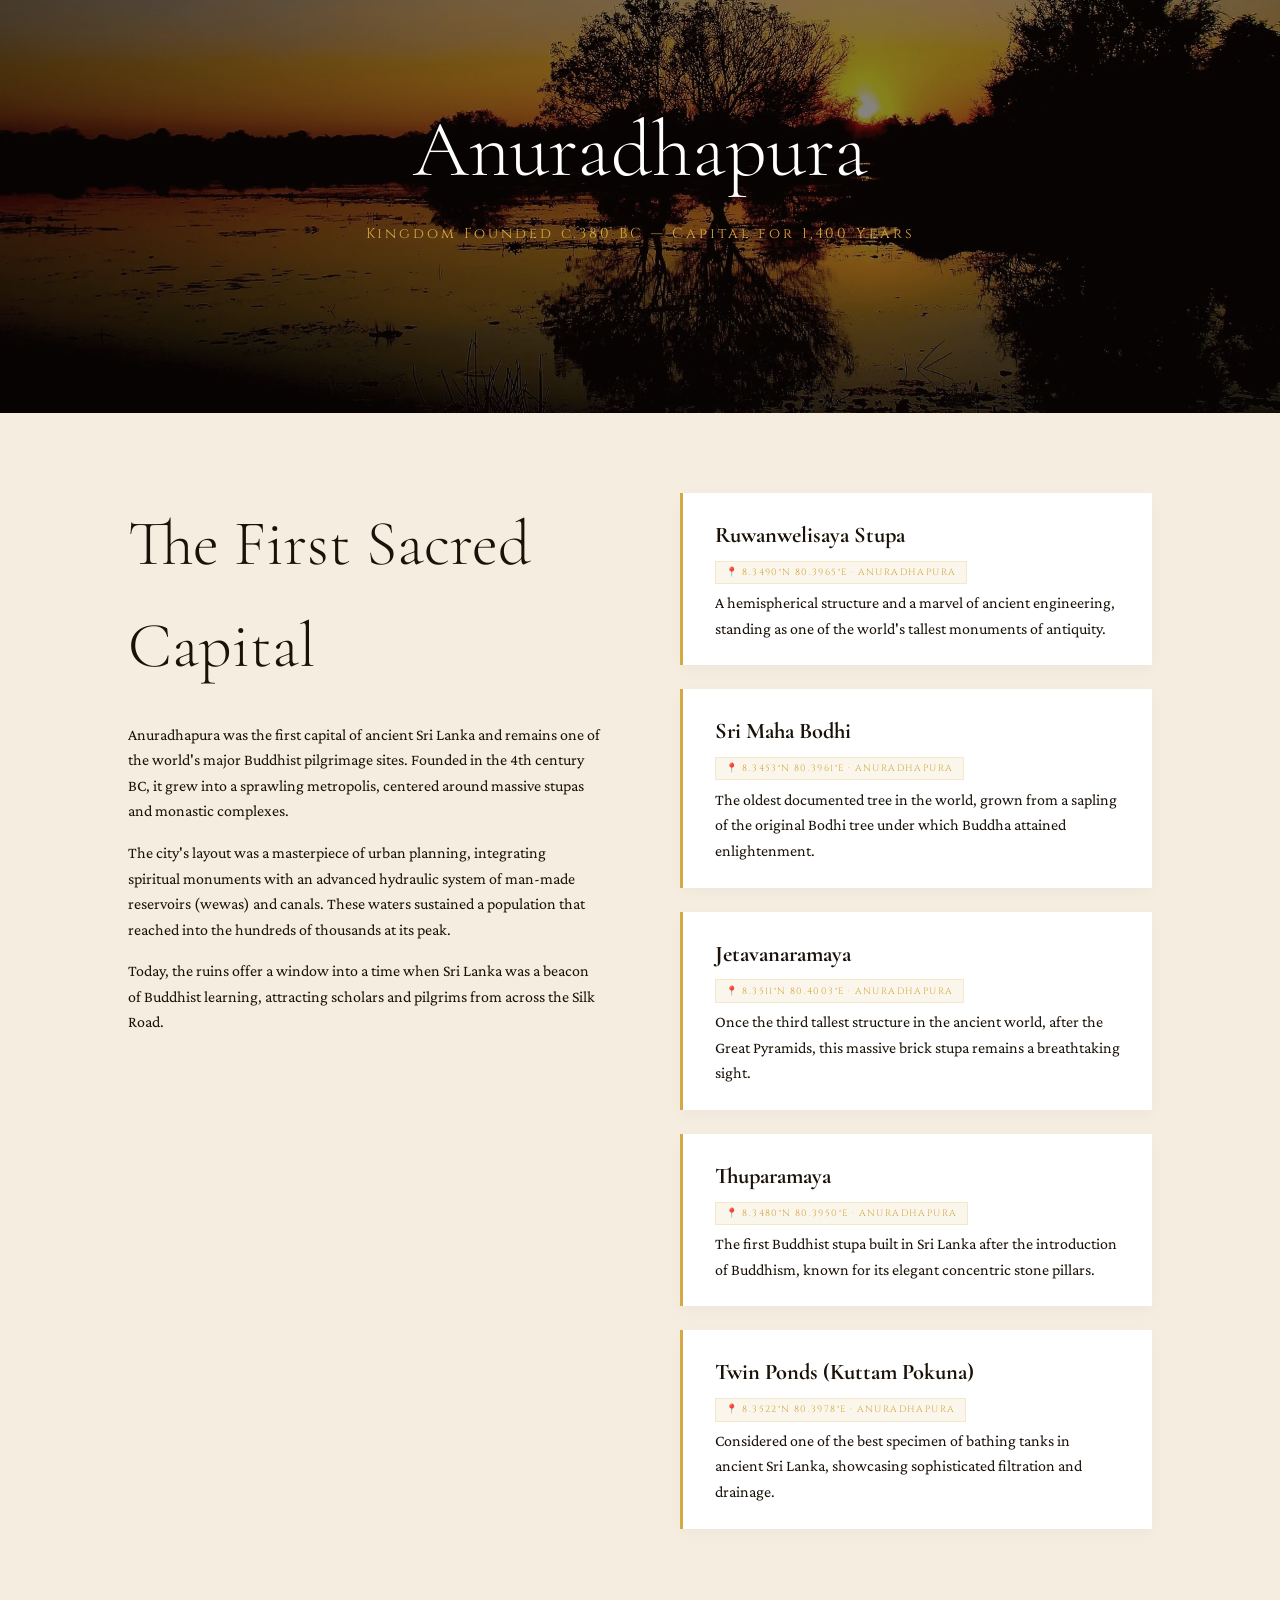
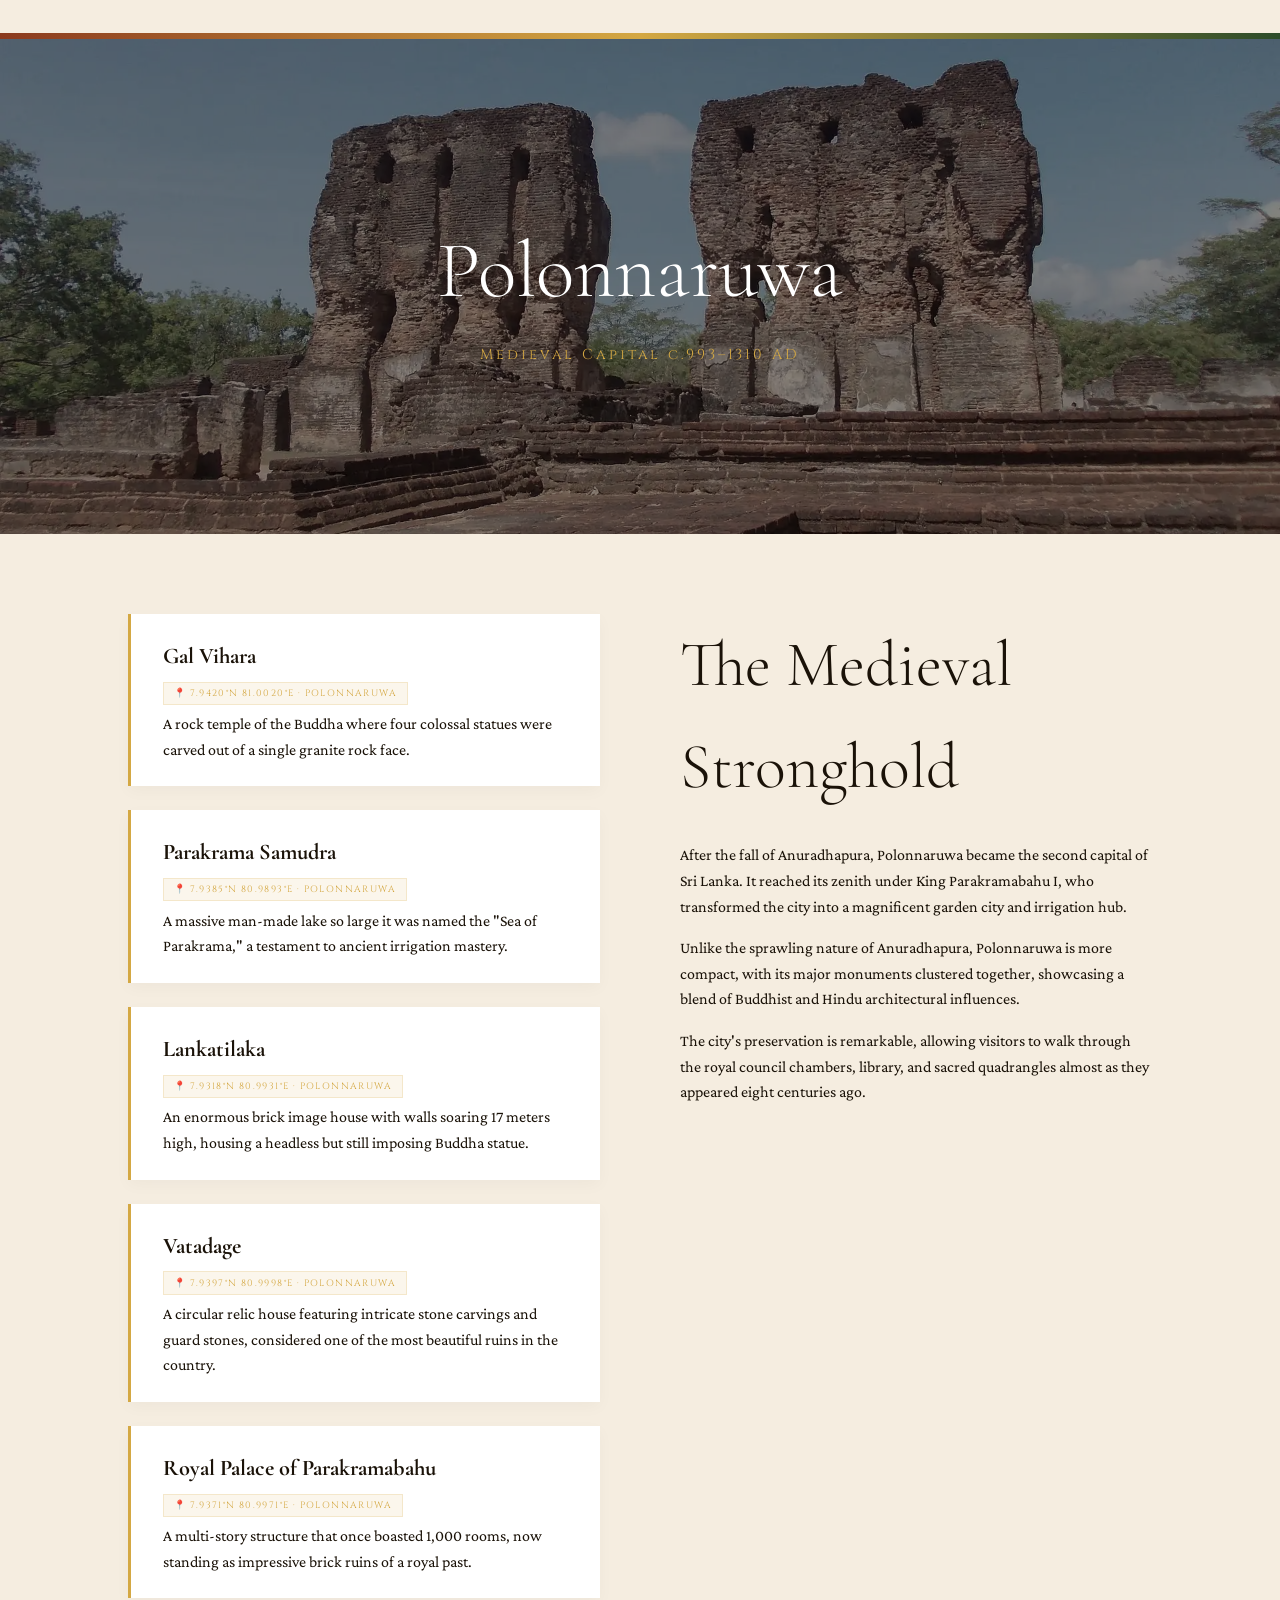
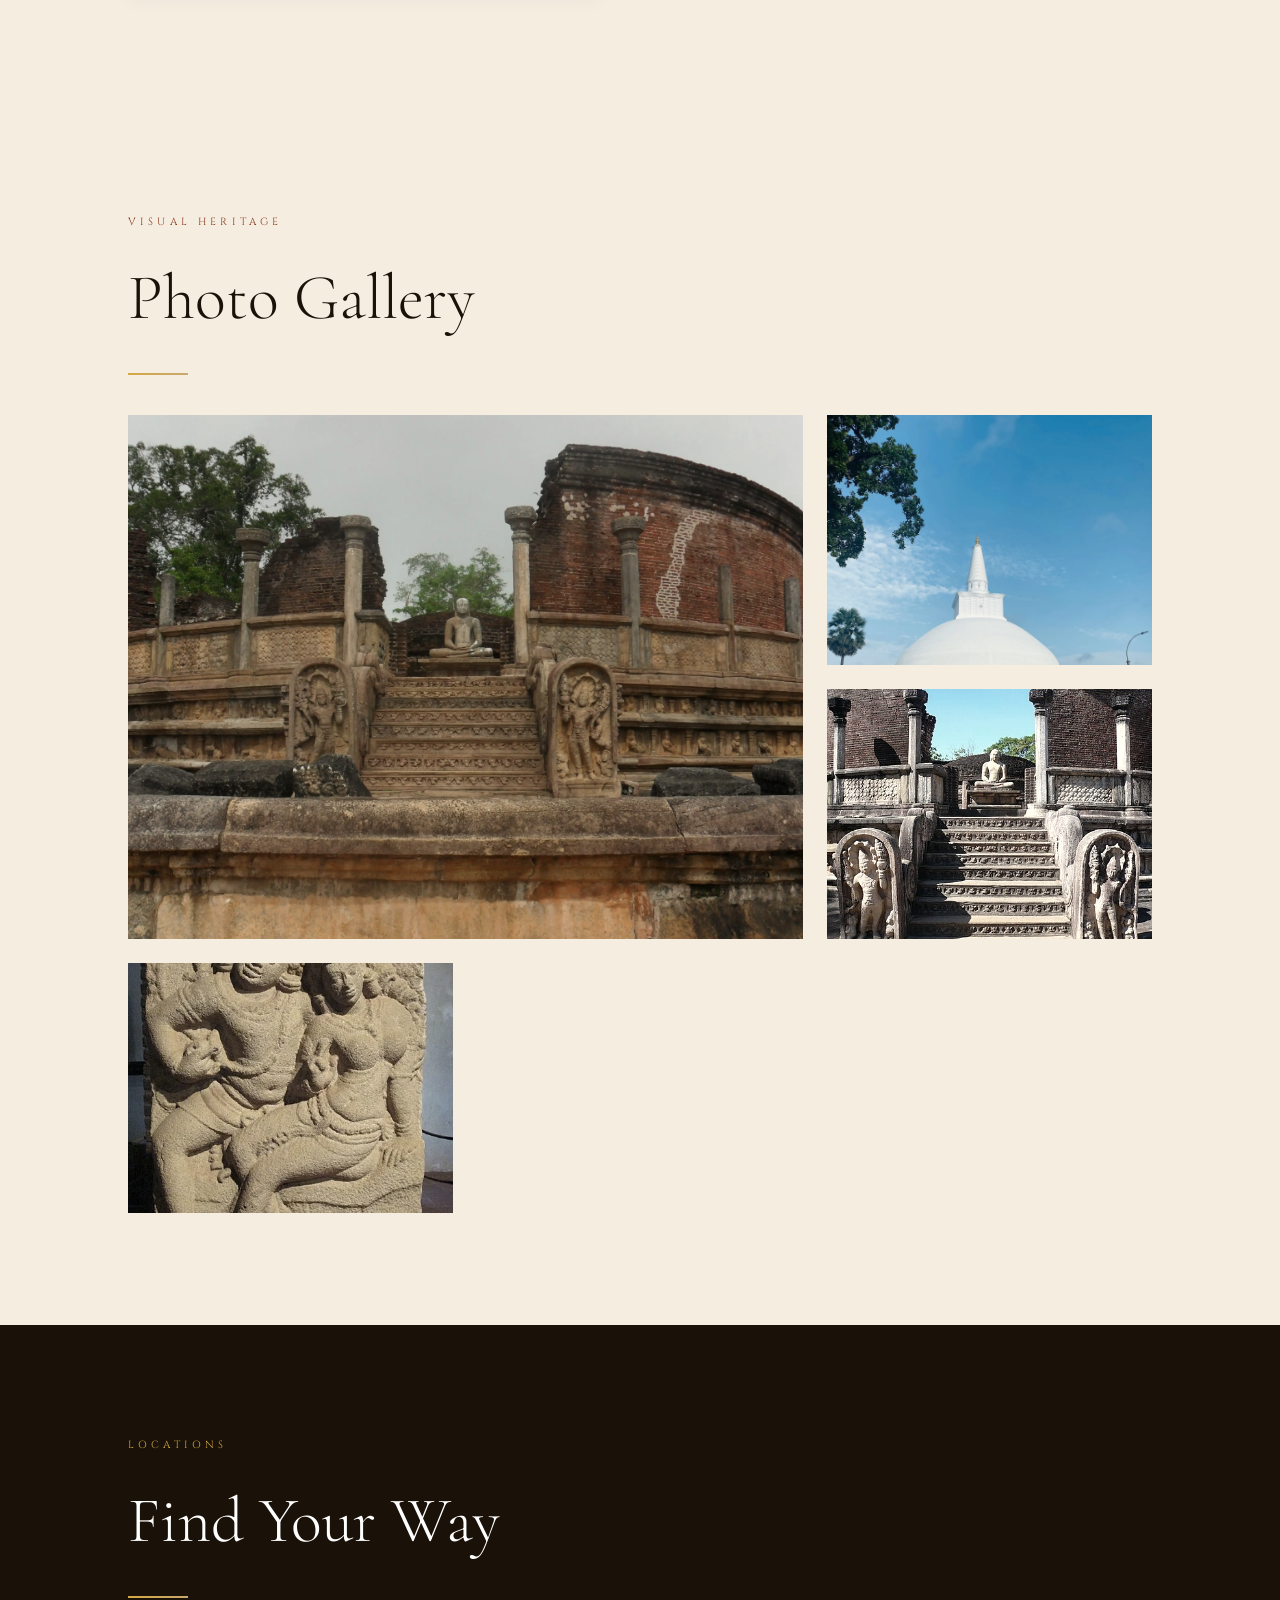
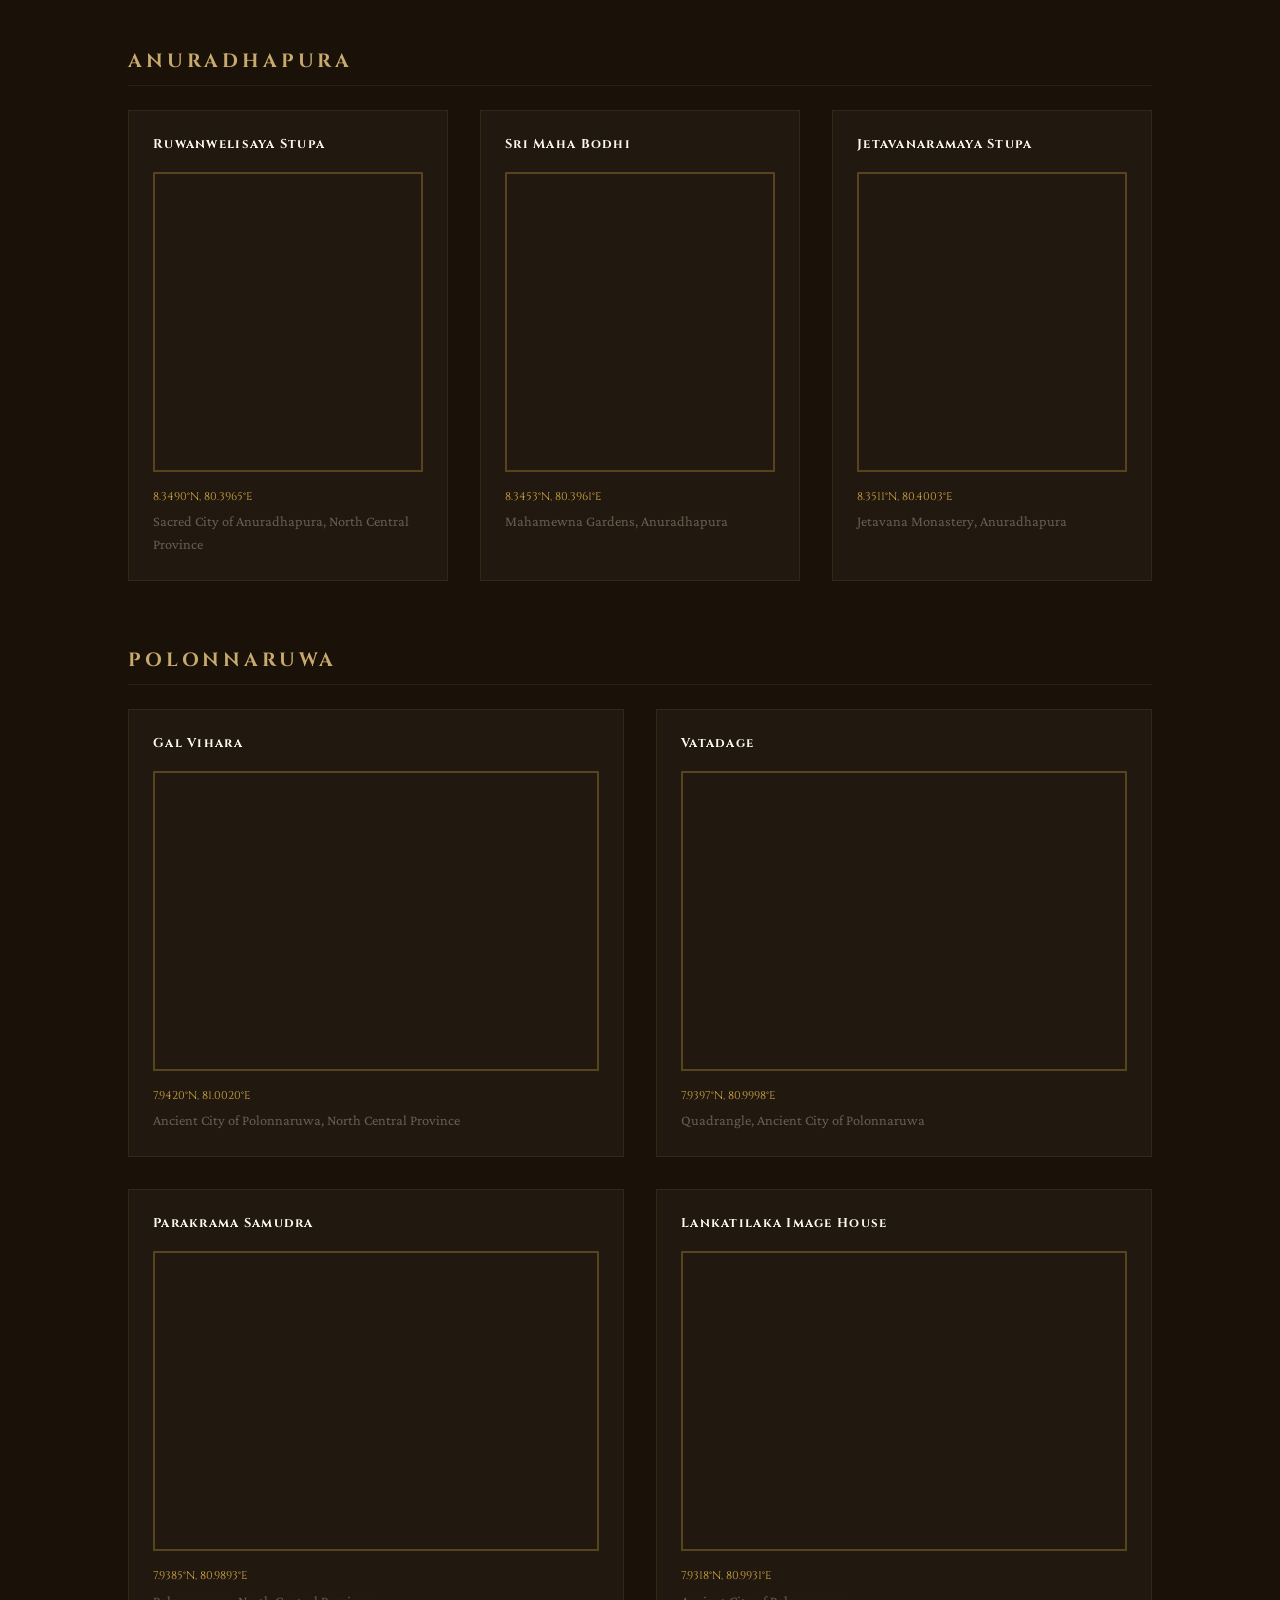
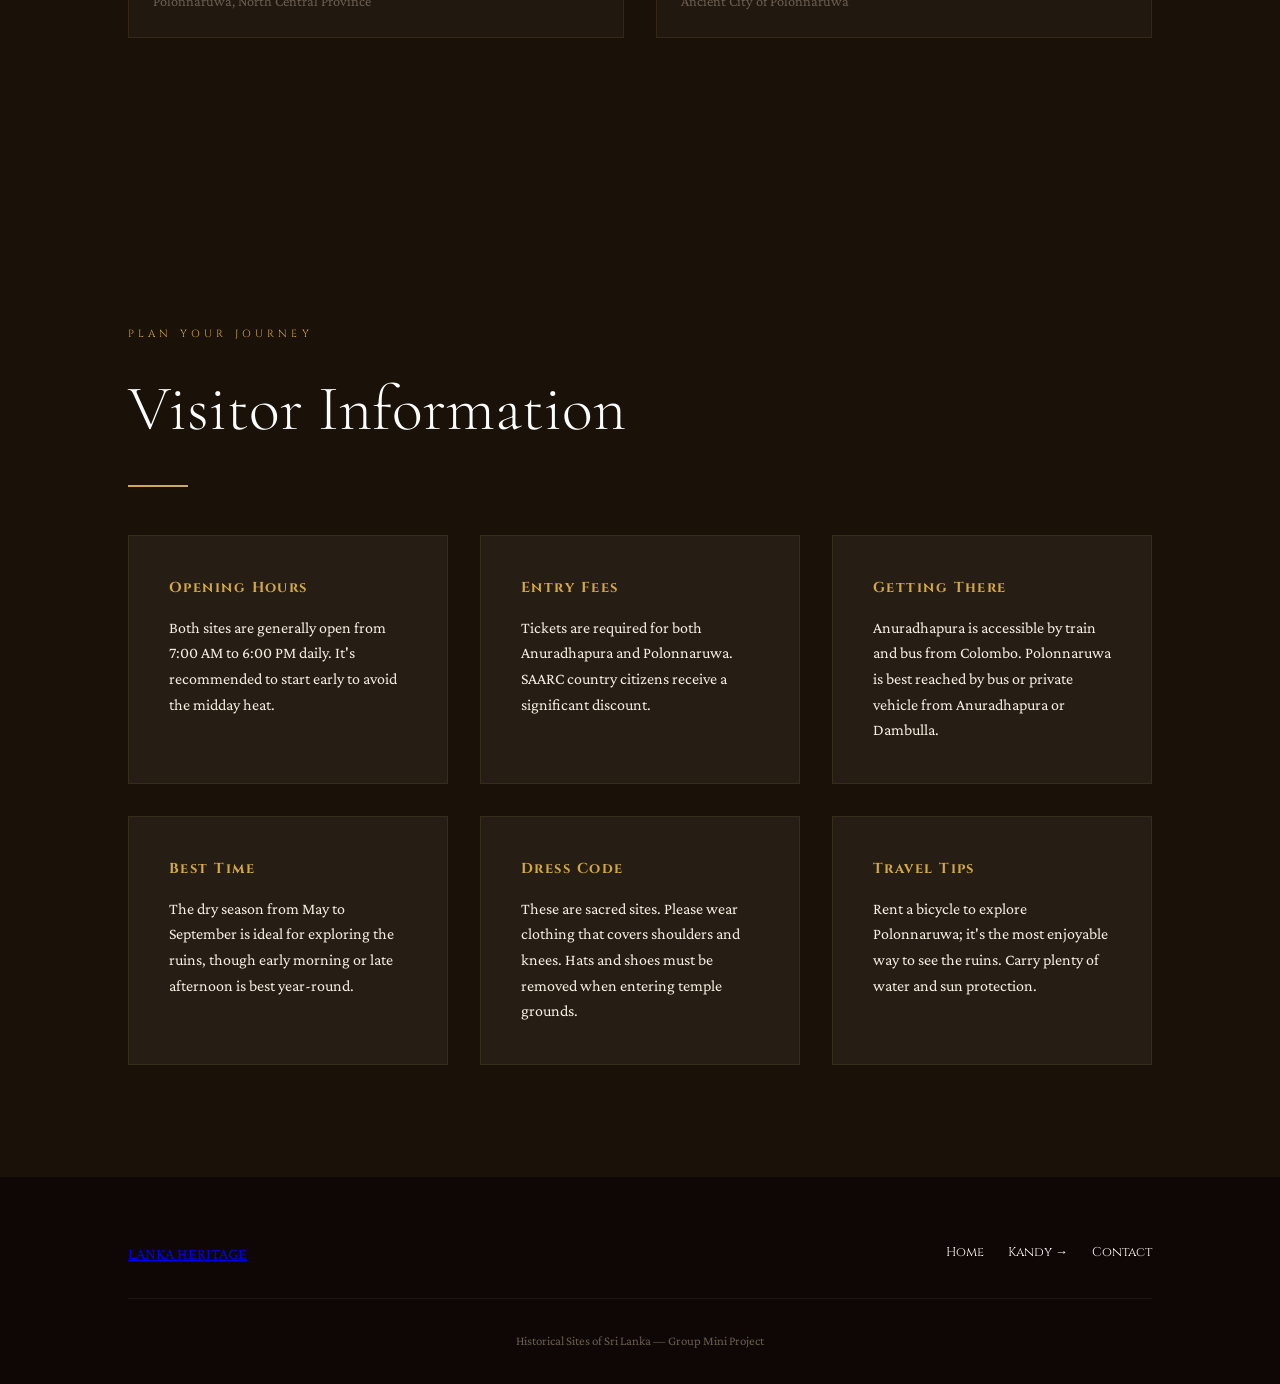
==== commit 020238c0: "add navbar with mobile responsive" ====
--- a/ancient-cities.html
+++ b/ancient-cities.html
@@ -41,49 +41,6 @@
       }
 
       /* ── Navbar ── */
-      .navbar {
-        position: fixed;
-        top: 0;
-        left: 0;
-        width: 100%;
-        display: flex;
-        justify-content: space-between;
-        align-items: center;
-        padding: 1.2rem 5%;
-        background: rgba(26, 18, 8, 0.93);
-        z-index: 1000;
-        border-bottom: 1px solid rgba(212, 168, 67, 0.2);
-      }
-
-      .logo {
-        font-family: "Cinzel", serif;
-        color: var(--gold);
-        font-weight: 700;
-        font-size: 1.2rem;
-        text-decoration: none;
-        letter-spacing: 0.1em;
-      }
-
-      .nav-links {
-        display: flex;
-        gap: 2rem;
-      }
-      .nav-links a {
-        font-family: "Cinzel", serif;
-        font-variant: small-caps;
-        color: var(--ivory);
-        text-decoration: none;
-        font-size: 0.85rem;
-        letter-spacing: 0.1em;
-        transition: color 0.3s ease;
-      }
-      .nav-links a:hover {
-        color: var(--gold);
-      }
-      .nav-links a.active {
-        color: var(--gold);
-        border-bottom: 1px solid var(--gold);
-      }
 
       /* ── Hamburger (BUG FIX #1) ── */
       .hamburger {
--- a/navbar.css
+++ b/navbar.css
@@ -6,7 +6,8 @@
   --navbar-active: #d4a843;
 }
 
-html, body {
+html,
+body {
   margin: 0;
   padding: 0;
   box-sizing: border-box;
@@ -81,7 +82,8 @@
 
 .nav-links a:hover,
 .nav-links a.active {
-  color: var(--navbar-active);
+  color: var(--gold);
+  border-bottom: 1px solid var(--gold);
 }
 
 @media (max-width: 900px) {
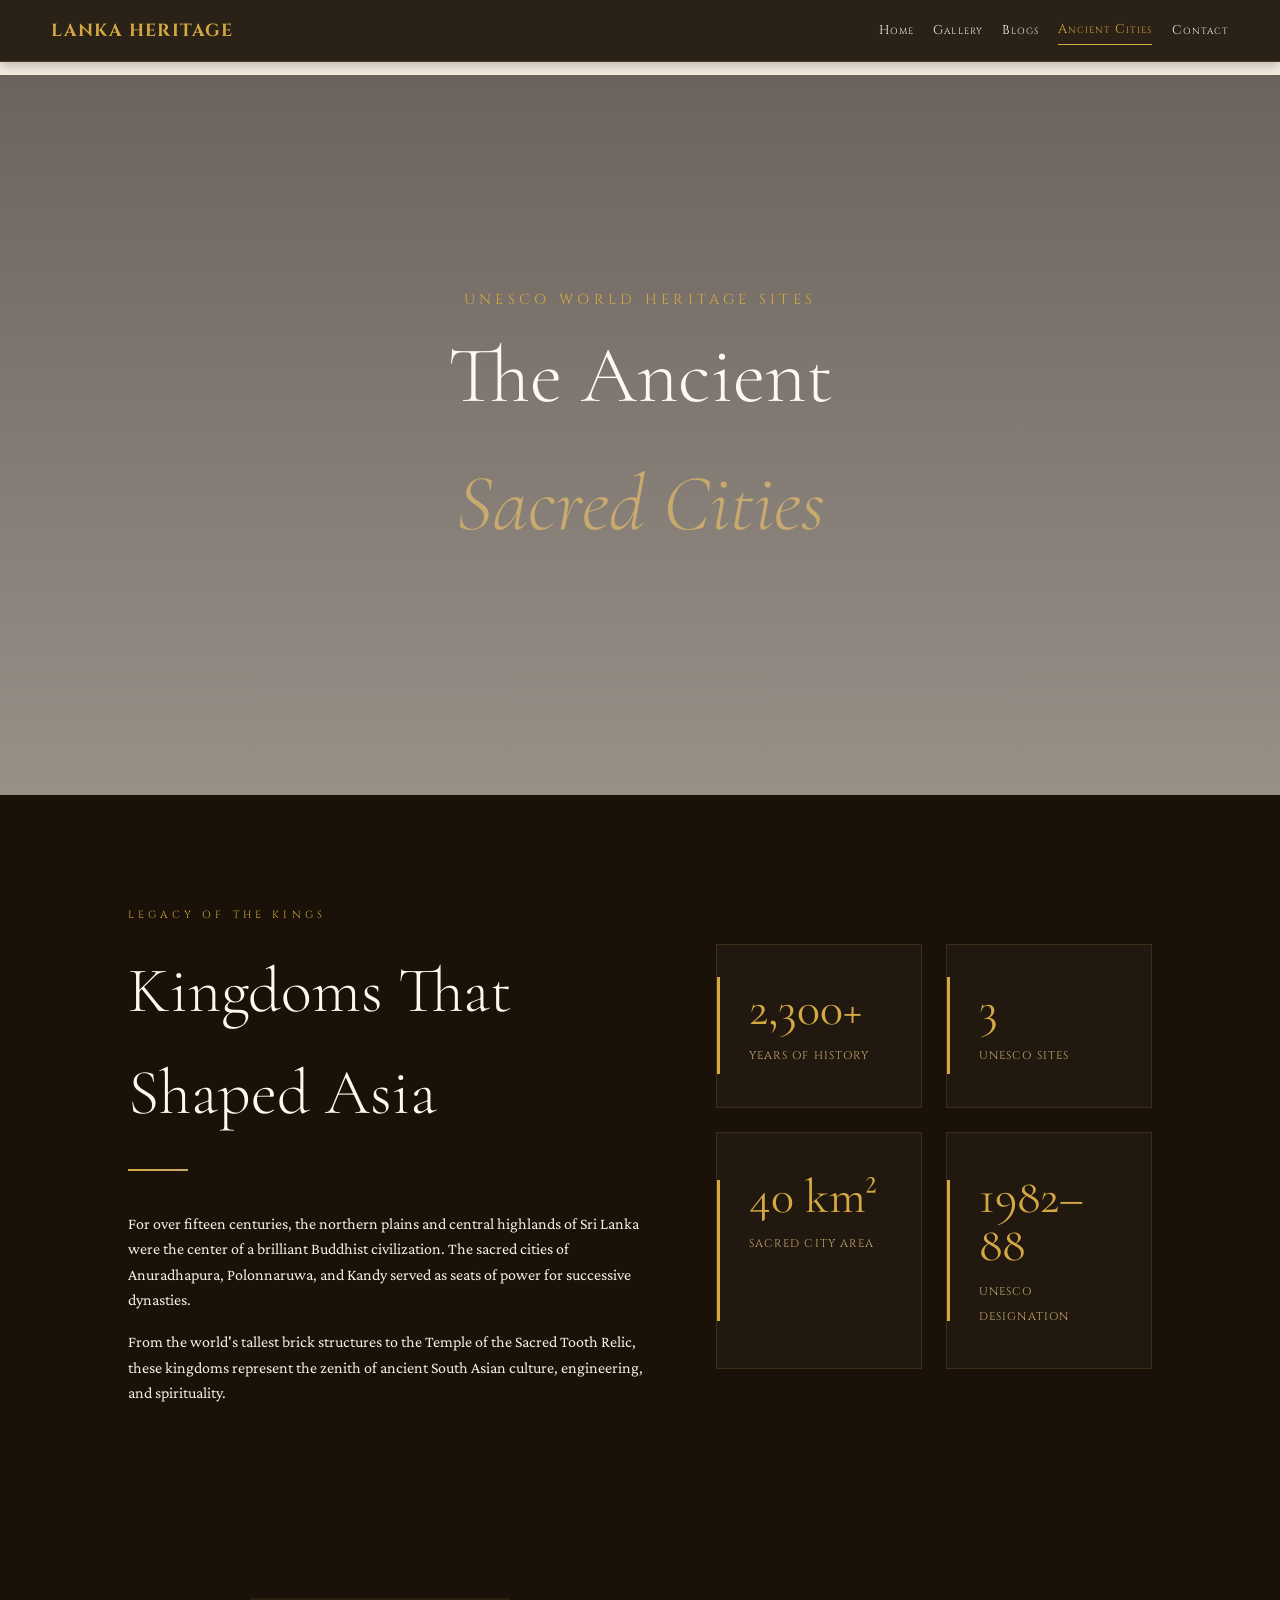
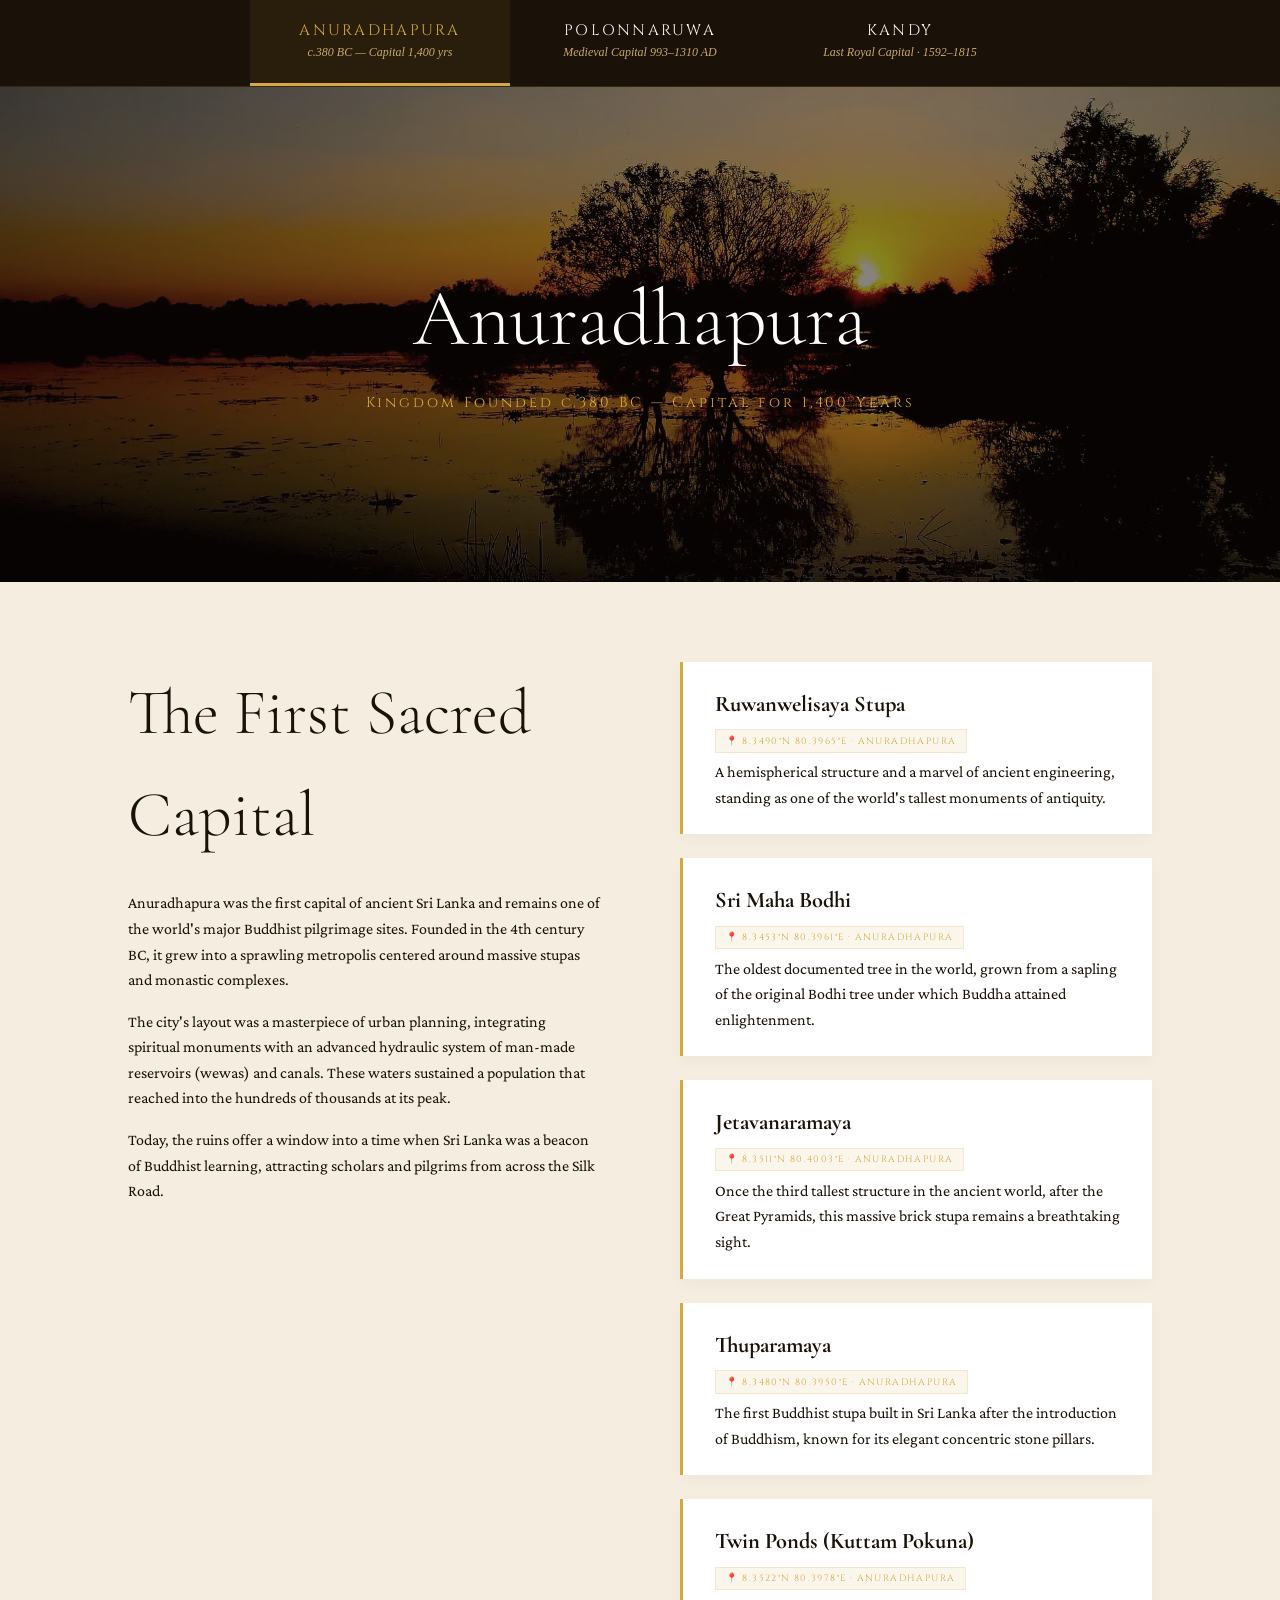
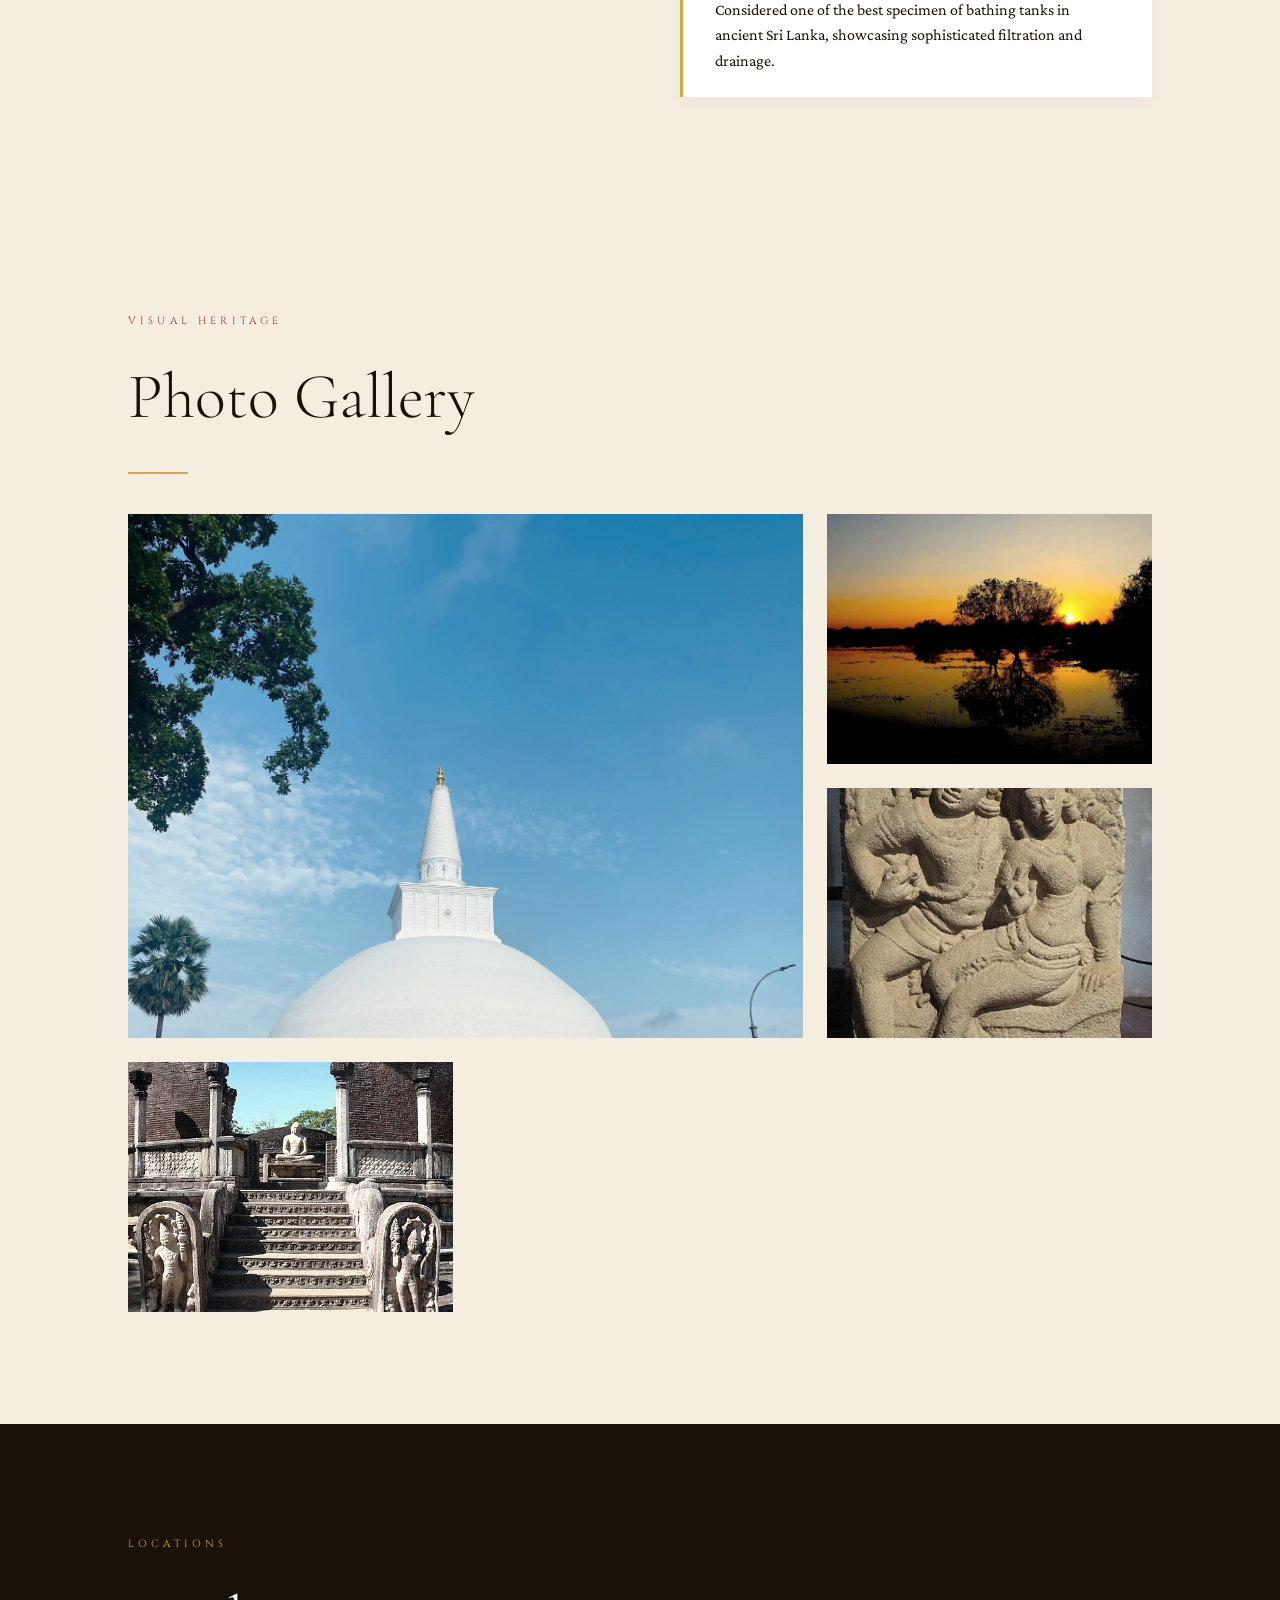
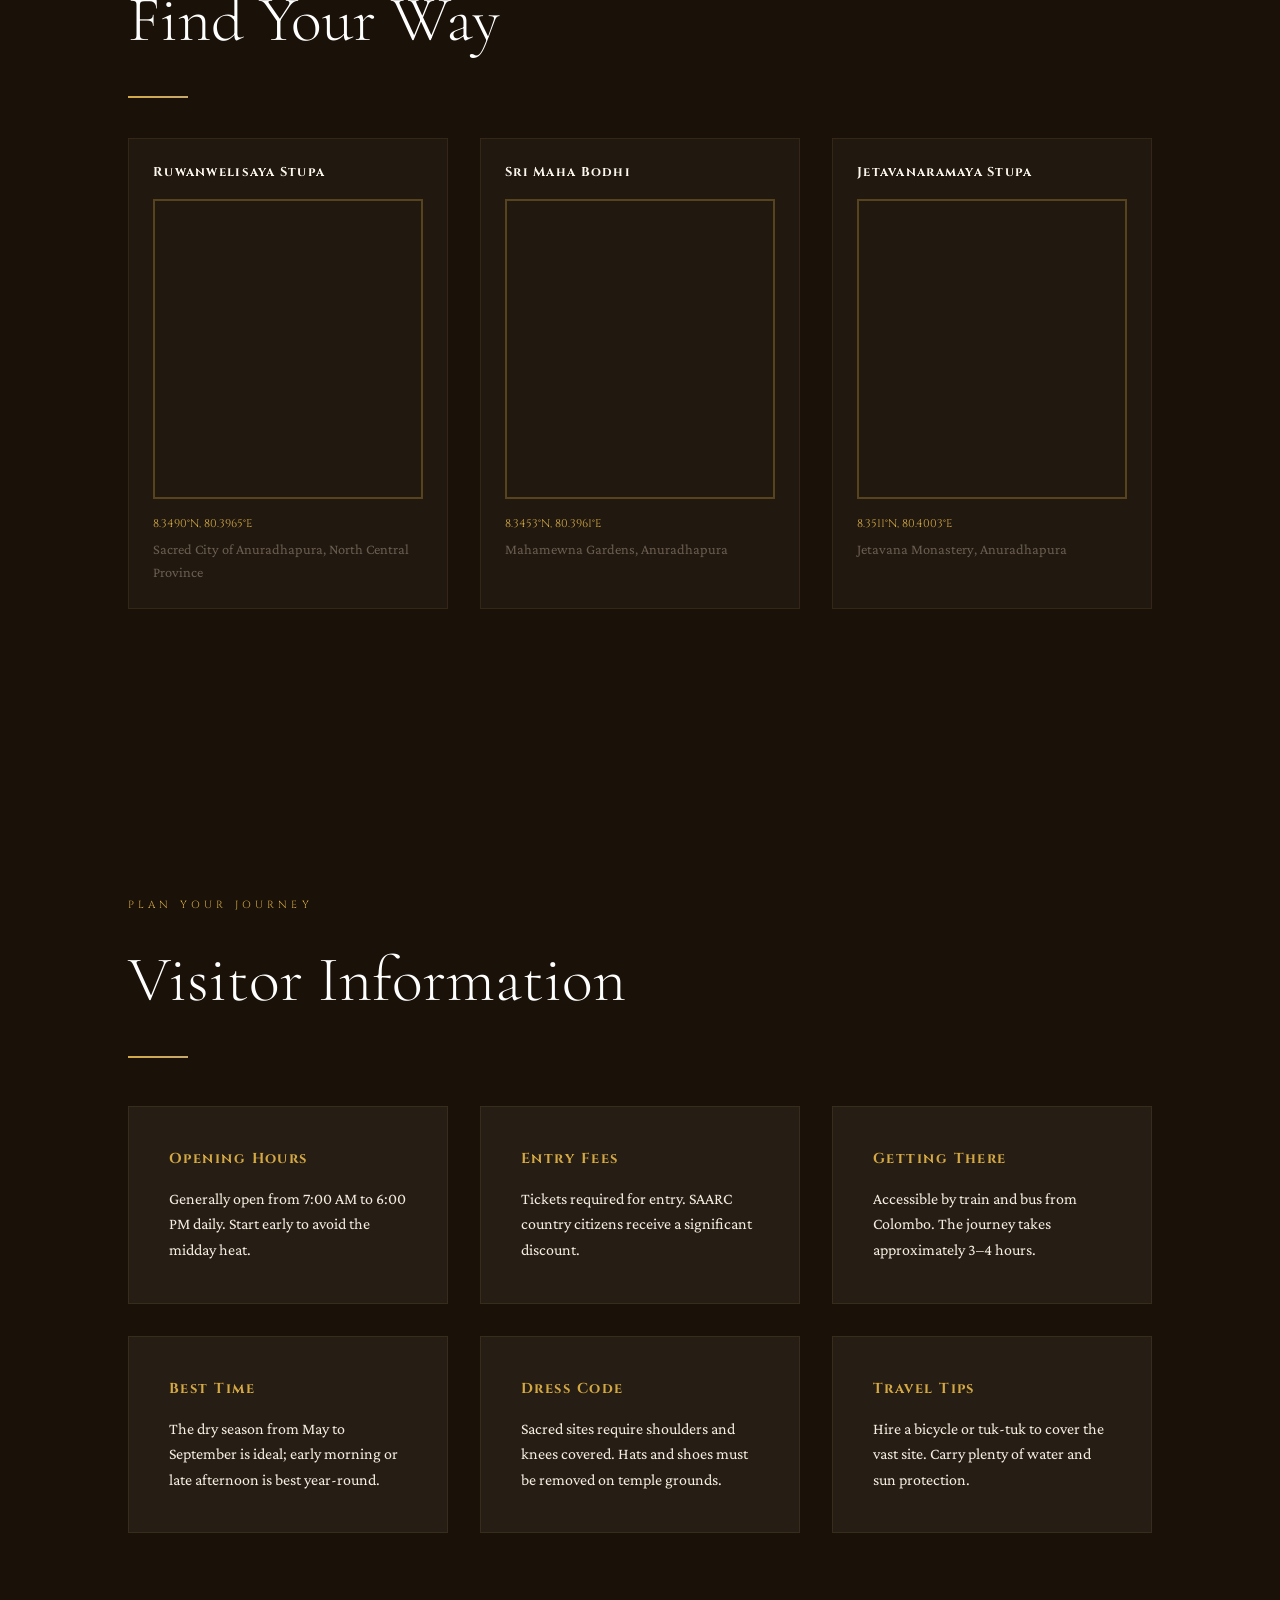
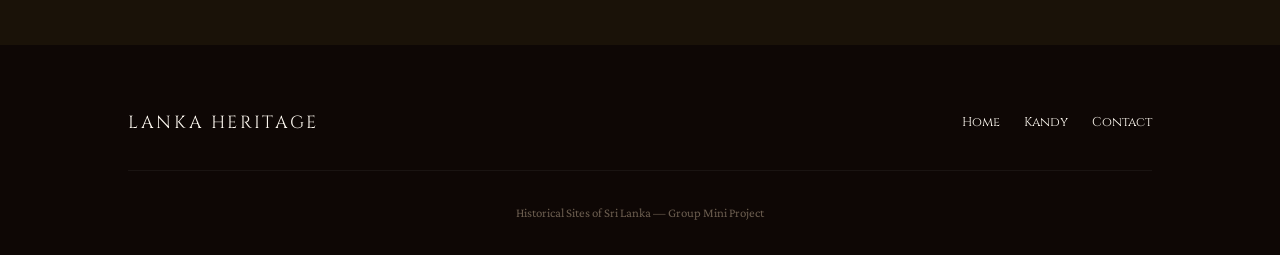
==== commit e1cc403e: "remove kandy tab from the navbar and update ancient-cities" ====
--- a/ancient-cities.html
+++ b/ancient-cities.html
@@ -40,9 +40,7 @@
         overflow-x: hidden;
       }
 
-      /* ── Navbar ── */
-
-      /* ── Hamburger (BUG FIX #1) ── */
+      /* ── Hamburger ── */
       .hamburger {
         display: none;
         flex-direction: column;
@@ -153,7 +151,7 @@
         margin-bottom: 1rem;
       }
 
-      /* ── Sections ── */
+      /* ── Generic section ── */
       section {
         padding: 7rem 10%;
         position: relative;
@@ -244,6 +242,89 @@
         letter-spacing: 0.1em;
         text-transform: uppercase;
         color: var(--stone);
+      }
+
+      /* ════════════════════════════════════
+         CITY TABS
+      ════════════════════════════════════ */
+      .city-tabs-wrapper {
+        background: var(--deep);
+        position: sticky;
+        padding-top: 80px;
+        top: 0;
+        z-index: 100;
+        border-bottom: 1px solid rgba(212, 168, 67, 0.15);
+      }
+      .city-tabs {
+        display: flex;
+        justify-content: center;
+        align-items: stretch;
+        overflow-x: auto;
+        scrollbar-width: none;
+      }
+      .city-tabs::-webkit-scrollbar {
+        display: none;
+      }
+
+      .city-tab {
+        flex: 1;
+        max-width: 260px;
+        padding: 1.4rem 2rem;
+        background: none;
+        border: none;
+        border-bottom: 3px solid transparent;
+        cursor: pointer;
+        display: flex;
+        flex-direction: column;
+        align-items: center;
+        gap: 0.25rem;
+        transition:
+          background 0.3s ease,
+          border-color 0.3s ease;
+        text-decoration: none;
+        position: relative;
+        overflow: hidden;
+      }
+      .city-tab::before {
+        content: "";
+        position: absolute;
+        inset: 0;
+        background: rgba(212, 168, 67, 0.06);
+        opacity: 0;
+        transition: opacity 0.3s ease;
+      }
+      .city-tab:hover::before {
+        opacity: 1;
+      }
+      .city-tab.active {
+        border-bottom-color: var(--gold);
+        background: rgba(212, 168, 67, 0.08);
+      }
+      .tab-name {
+        font-family: "Cinzel", serif;
+        color: var(--ivory);
+        font-size: clamp(0.75rem, 2vw, 0.95rem);
+        letter-spacing: 0.15em;
+        text-transform: uppercase;
+        white-space: nowrap;
+      }
+      .city-tab.active .tab-name {
+        color: var(--gold);
+      }
+      .tab-sub {
+        font-family: "Crimson Pro", serif;
+        color: var(--stone);
+        font-size: 0.75rem;
+        white-space: nowrap;
+        font-style: italic;
+      }
+
+      /* ── City panels ── */
+      .city-panel {
+        display: none;
+      }
+      .city-panel.active {
+        display: block;
       }
 
       /* ── City Banners ── */
@@ -363,12 +444,23 @@
         gap: 2rem;
         margin-bottom: 4rem;
       }
-      /* BUG FIX #3 — grid column classes now responsive */
       .grid-3 {
         grid-template-columns: repeat(3, 1fr);
       }
       .grid-2x2 {
         grid-template-columns: repeat(2, 1fr);
+      }
+      .grid-kandy {
+        grid-template-columns: repeat(6, 1fr);
+      }
+      .grid-kandy .map-card {
+        grid-column: span 2;
+      }
+      .grid-kandy .map-card:nth-child(4) {
+        grid-column: 2 / span 2;
+      }
+      .grid-kandy .map-card:nth-child(5) {
+        grid-column: 4 / span 2;
       }
 
       .map-card {
@@ -421,12 +513,11 @@
         );
       }
 
-      /* ── Gallery (BUG FIX #5 — removed double padding) ── */
+      /* ── Gallery ── */
       .gallery {
         padding: 7rem 10%;
       }
       .gallery-grid {
-        /* BUG FIX #5 — removed padding: 5rem 10% that caused double padding */
         display: grid;
         grid-template-columns: repeat(3, 1fr);
         grid-auto-rows: 250px;
@@ -437,7 +528,6 @@
         position: relative;
         overflow: hidden;
       }
-      /* BUG FIX #2 — span only applies on larger screens (see media queries) */
       .gallery-item:first-child {
         grid-column: span 2;
         grid-row: span 2;
@@ -491,6 +581,225 @@
         letter-spacing: 0.1em;
       }
 
+      /* ── Kandy-specific ── */
+      .pull-quote {
+        background-color: var(--crimson);
+        color: var(--parchment);
+        text-align: center;
+        padding: 6rem 15%;
+        position: relative;
+        overflow: hidden;
+      }
+      .pull-quote::before {
+        content: '"';
+        position: absolute;
+        top: 50%;
+        left: 50%;
+        transform: translate(-50%, -50%);
+        font-size: 30rem;
+        font-family: "Cormorant Garamond", serif;
+        color: rgba(255, 255, 255, 0.04);
+        line-height: 1;
+      }
+      .quote-text {
+        font-family: "Cormorant Garamond", serif;
+        font-size: 2.2rem;
+        font-style: italic;
+        margin-bottom: 2rem;
+        position: relative;
+        z-index: 1;
+      }
+      .attribution {
+        font-family: "Cinzel", serif;
+        font-size: 0.8rem;
+        letter-spacing: 0.2em;
+        color: var(--gold);
+        position: relative;
+        z-index: 1;
+      }
+
+      .kandy-intro {
+        display: grid;
+        grid-template-columns: 1fr 1fr;
+        gap: 5rem;
+        align-items: center;
+      }
+      .intro-img-frame {
+        position: relative;
+        padding: 20px;
+      }
+      .intro-img-frame::after {
+        content: "";
+        position: absolute;
+        top: 0;
+        right: 0;
+        width: 80%;
+        height: 80%;
+        border: 2px solid var(--gold);
+        z-index: -1;
+      }
+      .intro-img {
+        width: 100%;
+        display: block;
+        filter: sepia(12%) saturate(88%);
+      }
+
+      /* Timeline */
+      .timeline-section {
+        background-color: var(--deep);
+        color: var(--parchment);
+      }
+      .timeline-container {
+        position: relative;
+        max-width: 800px;
+        margin: 4rem auto 0;
+        padding-left: 3rem;
+      }
+      .timeline-line {
+        position: absolute;
+        left: 0;
+        top: 0;
+        bottom: 0;
+        width: 2px;
+        background: linear-gradient(to bottom, var(--gold), transparent);
+      }
+      .timeline-entry {
+        position: relative;
+        margin-bottom: 4rem;
+        opacity: 0;
+        transform: translateX(-30px);
+        transition: all 0.8s ease;
+      }
+      .timeline-entry.visible {
+        opacity: 1;
+        transform: translateX(0);
+      }
+      .timeline-dot {
+        position: absolute;
+        left: -3rem;
+        top: 0.5rem;
+        width: 12px;
+        height: 12px;
+        background-color: var(--gold);
+        border-radius: 50%;
+        transform: translateX(-50%);
+        box-shadow: 0 0 15px var(--gold);
+      }
+      .year-label {
+        font-family: "Cinzel", serif;
+        color: var(--gold);
+        font-weight: 700;
+        font-size: 1.2rem;
+        margin-bottom: 0.5rem;
+        display: block;
+      }
+      .event-name {
+        font-family: "Cormorant Garamond", serif;
+        font-size: 1.8rem;
+        margin-bottom: 0.5rem;
+        color: white;
+      }
+
+      /* Temple section */
+      .temple-section {
+        background-color: var(--parchment);
+      }
+      .temple-grid {
+        display: grid;
+        grid-template-columns: 1fr 1fr;
+        gap: 5rem;
+        align-items: start;
+      }
+      .feature-block {
+        margin-bottom: 2.5rem;
+      }
+      .feature-label {
+        font-family: "Cinzel", serif;
+        color: var(--rust);
+        font-size: 0.8rem;
+        letter-spacing: 0.1em;
+        margin-bottom: 0.5rem;
+        display: block;
+        text-transform: uppercase;
+      }
+
+      /* Festivals */
+      .festivals-section {
+        background-color: var(--ivory);
+      }
+      .perahera-banner {
+        width: 100%;
+        height: 420px;
+        object-fit: cover;
+        margin: 3rem 0;
+        filter: sepia(12%) saturate(88%);
+      }
+      .festival-cards {
+        display: grid;
+        grid-template-columns: repeat(4, 1fr);
+        gap: 1.5rem;
+      }
+      .festival-card {
+        background: white;
+        padding: 2rem;
+        border-top: 4px solid var(--crimson);
+        transition: transform 0.3s ease;
+      }
+      .festival-card:hover {
+        transform: translateY(-10px);
+      }
+      .festival-card h4 {
+        font-family: "Cinzel", serif;
+        margin-bottom: 1rem;
+        color: var(--deep);
+      }
+
+      /* Significance */
+      .significance {
+        background-color: var(--night);
+        color: var(--parchment);
+        display: grid;
+        grid-template-columns: repeat(3, 1fr);
+        gap: 0;
+      }
+      .sig-col {
+        padding: 5rem 3rem;
+        position: relative;
+        border-right: 1px solid rgba(255, 255, 255, 0.05);
+      }
+      .sig-col:last-child {
+        border-right: none;
+      }
+      .sig-num {
+        position: absolute;
+        top: 2rem;
+        left: 2rem;
+        font-family: "Cinzel", serif;
+        font-size: 4rem;
+        color: rgba(255, 255, 255, 0.15);
+        line-height: 1;
+      }
+      .sig-content {
+        position: relative;
+        z-index: 1;
+      }
+      .sig-content h4 {
+        font-family: "Cinzel", serif;
+        margin-bottom: 1.5rem;
+        color: var(--gold);
+      }
+
+      /* Kandy visitor info uses crimson bg */
+      .visitor-info-kandy {
+        background-color: var(--crimson);
+        color: var(--parchment);
+        padding: 7rem 10%;
+      }
+      .visitor-info-kandy .info-card {
+        background: rgba(255, 255, 255, 0.08);
+        border: 1px solid rgba(255, 255, 255, 0.1);
+      }
+
       /* ── Footer ── */
       footer {
         background-color: var(--night);
@@ -501,7 +810,7 @@
         display: flex;
         justify-content: space-between;
         align-items: center;
-        flex-wrap: wrap; /* BUG FIX #4 */
+        flex-wrap: wrap;
         gap: 1.5rem;
         border-bottom: 1px solid rgba(255, 255, 255, 0.05);
         padding-bottom: 2rem;
@@ -518,12 +827,17 @@
         font-family: "Cinzel", serif;
         font-size: 0.8rem;
       }
+      .logo {
+        font-family: "Cinzel", serif;
+        color: var(--ivory);
+        text-decoration: none;
+        font-size: 1.1rem;
+        letter-spacing: 0.15em;
+      }
 
       /* ══════════════════════════════════════
-         RESPONSIVE BREAKPOINTS
+         RESPONSIVE
       ══════════════════════════════════════ */
-
-      /* Tablet — 900px */
       @media (max-width: 900px) {
         .intro-strip {
           grid-template-columns: 1fr;
@@ -541,67 +855,76 @@
         .city-grid.mirror .city-description {
           order: 1;
         }
-
-        /* BUG FIX #3 — map grids collapse to 1 col on tablet */
         .grid-3 {
           grid-template-columns: 1fr 1fr;
         }
         .grid-2x2 {
           grid-template-columns: 1fr 1fr;
         }
-
+        .grid-kandy {
+          grid-template-columns: repeat(2, 1fr) !important;
+        }
+        .grid-kandy .map-card {
+          grid-column: span 1 !important;
+        }
         .info-grid {
           grid-template-columns: 1fr 1fr;
         }
-
         .gallery-grid {
           grid-template-columns: 1fr 1fr;
           grid-auto-rows: 200px;
         }
-      }
-
-      /* Mobile — 600px */
+        .kandy-intro,
+        .temple-grid {
+          grid-template-columns: 1fr;
+        }
+        .festival-cards {
+          grid-template-columns: repeat(2, 1fr);
+        }
+        .significance {
+          grid-template-columns: 1fr;
+        }
+        .sig-col {
+          border-right: none;
+          border-bottom: 1px solid rgba(255, 255, 255, 0.05);
+        }
+      }
       @media (max-width: 600px) {
         section {
           padding: 4rem 5%;
         }
-
-        /* BUG FIX #1 — show hamburger, hide desktop nav */
         .nav-links {
           display: none;
         }
         .hamburger {
           display: flex;
         }
-
         .hero {
           height: 70vh;
         }
-
         .eyebrow {
           font-size: 0.7rem;
           letter-spacing: 0.15em;
         }
-
         .city-banner {
           height: 45vh;
         }
         .city-banner h2 {
           font-size: 2.4rem;
         }
-
         .city-grid,
         .city-grid.mirror {
           padding: 2.5rem 5%;
           gap: 2rem;
         }
-
-        /* BUG FIX #3 — single col maps on mobile */
         .grid-3,
-        .grid-2x2 {
-          grid-template-columns: 1fr;
-        }
-
+        .grid-2x2,
+        .grid-kandy {
+          grid-template-columns: 1fr !important;
+        }
+        .grid-kandy .map-card {
+          grid-column: span 1 !important;
+        }
         .stats-grid {
           grid-template-columns: 1fr 1fr;
           gap: 1rem;
@@ -612,15 +935,12 @@
         .stat-num {
           font-size: 2.2rem;
         }
-
         .info-grid {
           grid-template-columns: 1fr;
         }
         .info-card {
           padding: 1.5rem;
         }
-
-        /* BUG FIX #2 — no spanning on mobile gallery */
         .gallery {
           padding: 4rem 5%;
         }
@@ -632,8 +952,6 @@
           grid-column: span 1;
           grid-row: span 1;
         }
-
-        /* BUG FIX #4 — footer stacks on mobile */
         .footer-content {
           flex-direction: column;
           align-items: flex-start;
@@ -641,13 +959,28 @@
         .footer-nav {
           margin-left: 0;
         }
-
         .map-subsection-title {
           font-size: 0.9rem;
         }
-      }
-
-      /* Extra small — 380px */
+        .city-tab {
+          padding: 1rem 1rem;
+        }
+        .tab-sub {
+          display: none;
+        }
+        .festival-cards {
+          grid-template-columns: 1fr;
+        }
+        .quote-text {
+          font-size: 1.5rem;
+        }
+        .pull-quote {
+          padding: 4rem 8%;
+        }
+        .kandy-intro {
+          gap: 2.5rem;
+        }
+      }
       @media (max-width: 380px) {
         .stats-grid {
           grid-template-columns: 1fr;
@@ -662,7 +995,7 @@
   <body>
     <div id="navbar"></div>
 
-    <!-- ── Mobile Nav Drawer ── -->
+    <!-- Mobile Nav Drawer -->
     <nav
       class="mobile-nav"
       id="mobileNav"
@@ -678,6 +1011,7 @@
       <a href="contact.html" onclick="closeMobileNav()">Contact</a>
     </nav>
 
+    <!-- Hero -->
     <header class="hero">
       <div class="hero-bg"></div>
       <div class="hero-content reveal">
@@ -686,22 +1020,22 @@
       </div>
     </header>
 
+    <!-- Intro Strip -->
     <section class="intro-strip reveal">
       <div class="intro-content">
         <span class="section-label">Legacy of the Kings</span>
         <h2 class="section-title">Kingdoms That<br />Shaped Asia</h2>
         <div class="divider"></div>
         <p>
-          For over fifteen centuries, the northern plains of Sri Lanka were the
-          center of a brilliant Buddhist civilization. The sacred cities of
-          Anuradhapura and Polonnaruwa served as the seats of power for
-          successive dynasties, creating a legacy of architectural grandeur and
-          engineering marvels.
+          For over fifteen centuries, the northern plains and central highlands
+          of Sri Lanka were the center of a brilliant Buddhist civilization. The
+          sacred cities of Anuradhapura, Polonnaruwa, and Kandy served as seats
+          of power for successive dynasties.
         </p>
         <p style="margin-top: 1rem">
-          From the world's tallest brick structures to sophisticated irrigation
-          systems that still water the fields today, these kingdoms represent
-          the zenith of ancient South Asian culture and spirituality.
+          From the world's tallest brick structures to the Temple of the Sacred
+          Tooth Relic, these kingdoms represent the zenith of ancient South
+          Asian culture, engineering, and spirituality.
         </p>
       </div>
       <div class="stats-grid">
@@ -710,7 +1044,7 @@
           <span class="stat-label">Years of History</span>
         </div>
         <div class="stat-card">
-          <span class="stat-num">2</span>
+          <span class="stat-num">3</span>
           <span class="stat-label">UNESCO Sites</span>
         </div>
         <div class="stat-card">
@@ -718,383 +1052,977 @@
           <span class="stat-label">Sacred City Area</span>
         </div>
         <div class="stat-card">
-          <span class="stat-num">1982</span>
+          <span class="stat-num">1982–88</span>
           <span class="stat-label">UNESCO Designation</span>
         </div>
       </div>
     </section>
 
-    <div id="anuradhapura" class="city-banner">
-      <img
-        src="images/anuradhapura-2.webp"
-        alt="Anuradhapura"
-        class="city-banner-img"
-      />
-      <div class="city-banner-content reveal">
-        <h2>Anuradhapura</h2>
-        <p class="city-period">
-          Kingdom Founded c.380 BC — Capital for 1,400 Years
-        </p>
+    <!-- ════════════════════════════════════
+         CITY TABS
+    ════════════════════════════════════ -->
+    <div class="city-tabs-wrapper">
+      <div class="city-tabs" role="tablist" aria-label="Select a city">
+        <button
+          class="city-tab active"
+          role="tab"
+          aria-selected="true"
+          aria-controls="panel-anuradhapura"
+          id="tab-anuradhapura"
+          onclick="switchCity('anuradhapura')"
+        >
+          <span class="tab-name">Anuradhapura</span>
+          <span class="tab-sub">c.380 BC — Capital 1,400 yrs</span>
+        </button>
+        <button
+          class="city-tab"
+          role="tab"
+          aria-selected="false"
+          aria-controls="panel-polonnaruwa"
+          id="tab-polonnaruwa"
+          onclick="switchCity('polonnaruwa')"
+        >
+          <span class="tab-name">Polonnaruwa</span>
+          <span class="tab-sub">Medieval Capital 993–1310 AD</span>
+        </button>
+        <button
+          class="city-tab"
+          role="tab"
+          aria-selected="false"
+          aria-controls="panel-kandy"
+          id="tab-kandy"
+          onclick="switchCity('kandy')"
+        >
+          <span class="tab-name">Kandy</span>
+          <span class="tab-sub">Last Royal Capital · 1592–1815</span>
+        </button>
       </div>
     </div>
 
-    <div class="city-grid">
-      <div class="city-description reveal">
-        <h3 class="section-title">The First Sacred Capital</h3>
-        <p>
-          Anuradhapura was the first capital of ancient Sri Lanka and remains
-          one of the world's major Buddhist pilgrimage sites. Founded in the 4th
-          century BC, it grew into a sprawling metropolis, centered around
-          massive stupas and monastic complexes.
+    <!-- ════════════════════════════
+         PANEL: ANURADHAPURA
+    ════════════════════════════ -->
+    <div
+      id="panel-anuradhapura"
+      class="city-panel active"
+      role="tabpanel"
+      aria-labelledby="tab-anuradhapura"
+    >
+      <div id="anuradhapura" class="city-banner">
+        <img
+          src="images/anuradhapura-2.webp"
+          alt="Anuradhapura"
+          class="city-banner-img"
+        />
+        <div class="city-banner-content reveal">
+          <h2>Anuradhapura</h2>
+          <p class="city-period">
+            Kingdom Founded c.380 BC — Capital for 1,400 Years
+          </p>
+        </div>
+      </div>
+
+      <div class="city-grid">
+        <div class="city-description reveal">
+          <h3 class="section-title">The First Sacred Capital</h3>
+          <p>
+            Anuradhapura was the first capital of ancient Sri Lanka and remains
+            one of the world's major Buddhist pilgrimage sites. Founded in the
+            4th century BC, it grew into a sprawling metropolis centered around
+            massive stupas and monastic complexes.
+          </p>
+          <p style="margin-top: 1rem">
+            The city's layout was a masterpiece of urban planning, integrating
+            spiritual monuments with an advanced hydraulic system of man-made
+            reservoirs (wewas) and canals. These waters sustained a population
+            that reached into the hundreds of thousands at its peak.
+          </p>
+          <p style="margin-top: 1rem">
+            Today, the ruins offer a window into a time when Sri Lanka was a
+            beacon of Buddhist learning, attracting scholars and pilgrims from
+            across the Silk Road.
+          </p>
+        </div>
+        <div class="monuments-list reveal">
+          <div class="monument-card">
+            <h4>Ruwanwelisaya Stupa</h4>
+            <span class="location-pill"
+              >📍 8.3490°N 80.3965°E · Anuradhapura</span
+            >
+            <p>
+              A hemispherical structure and a marvel of ancient engineering,
+              standing as one of the world's tallest monuments of antiquity.
+            </p>
+          </div>
+          <div class="monument-card">
+            <h4>Sri Maha Bodhi</h4>
+            <span class="location-pill"
+              >📍 8.3453°N 80.3961°E · Anuradhapura</span
+            >
+            <p>
+              The oldest documented tree in the world, grown from a sapling of
+              the original Bodhi tree under which Buddha attained enlightenment.
+            </p>
+          </div>
+          <div class="monument-card">
+            <h4>Jetavanaramaya</h4>
+            <span class="location-pill"
+              >📍 8.3511°N 80.4003°E · Anuradhapura</span
+            >
+            <p>
+              Once the third tallest structure in the ancient world, after the
+              Great Pyramids, this massive brick stupa remains a breathtaking
+              sight.
+            </p>
+          </div>
+          <div class="monument-card">
+            <h4>Thuparamaya</h4>
+            <span class="location-pill"
+              >📍 8.3480°N 80.3950°E · Anuradhapura</span
+            >
+            <p>
+              The first Buddhist stupa built in Sri Lanka after the introduction
+              of Buddhism, known for its elegant concentric stone pillars.
+            </p>
+          </div>
+          <div class="monument-card">
+            <h4>Twin Ponds (Kuttam Pokuna)</h4>
+            <span class="location-pill"
+              >📍 8.3522°N 80.3978°E · Anuradhapura</span
+            >
+            <p>
+              Considered one of the best specimen of bathing tanks in ancient
+              Sri Lanka, showcasing sophisticated filtration and drainage.
+            </p>
+          </div>
+        </div>
+      </div>
+
+      <!-- Gallery -->
+      <section class="gallery">
+        <span class="section-label">Visual Heritage</span>
+        <h2 class="section-title">Photo Gallery</h2>
+        <div class="divider"></div>
+        <div class="gallery-grid">
+          <div class="gallery-item reveal">
+            <img
+              src="images/ruwanwelisaya.webp"
+              alt="Ruwanwelisaya"
+              class="gallery-img"
+            />
+            <div class="gallery-caption">Ruwanwelisaya Stupa</div>
+          </div>
+          <div class="gallery-item reveal">
+            <img
+              src="images/anuradhapura-2.webp"
+              alt="Anuradhapura"
+              class="gallery-img"
+            />
+            <div class="gallery-caption">Ancient City of Anuradhapura</div>
+          </div>
+          <div class="gallery-item reveal">
+            <img
+              src="images/isurumuniya.webp"
+              alt="Isurumuniya"
+              class="gallery-img"
+            />
+            <div class="gallery-caption">Isurumuniya Lovers Rock Carving</div>
+          </div>
+          <div class="gallery-item reveal">
+            <img
+              src="images/vatadage.webp"
+              alt="Vatadage"
+              class="gallery-img"
+            />
+            <div class="gallery-caption">Ancient Stonework</div>
+          </div>
+        </div>
+      </section>
+
+      <!-- Maps -->
+      <section id="locations-anuradhapura" class="map-section reveal">
+        <span class="section-label">Locations</span>
+        <h2 class="section-title">Find Your Way</h2>
+        <div class="divider"></div>
+        <div class="map-grid grid-3">
+          <div class="map-card reveal">
+            <h4>Ruwanwelisaya Stupa</h4>
+            <iframe
+              src="https://www.openstreetmap.org/export/embed.html?bbox=80.3885,8.3430,80.4045,8.3550&layer=mapnik&marker=8.3490,80.3965"
+              height="300"
+              loading="lazy"
+              title="Map of Ruwanwelisaya Stupa"
+            ></iframe>
+            <div class="map-details">
+              <span class="coords">8.3490°N, 80.3965°E</span>Sacred City of
+              Anuradhapura, North Central Province
+            </div>
+          </div>
+          <div class="map-card reveal">
+            <h4>Sri Maha Bodhi</h4>
+            <iframe
+              src="https://www.openstreetmap.org/export/embed.html?bbox=80.3881,8.3393,80.4041,8.3513&layer=mapnik&marker=8.3453,80.3961"
+              height="300"
+              loading="lazy"
+              title="Map of Sri Maha Bodhi"
+            ></iframe>
+            <div class="map-details">
+              <span class="coords">8.3453°N, 80.3961°E</span>Mahamewna Gardens,
+              Anuradhapura
+            </div>
+          </div>
+          <div class="map-card reveal">
+            <h4>Jetavanaramaya Stupa</h4>
+            <iframe
+              src="https://www.openstreetmap.org/export/embed.html?bbox=80.3923,8.3451,80.4083,8.3571&layer=mapnik&marker=8.3511,80.4003"
+              height="300"
+              loading="lazy"
+              title="Map of Jetavanaramaya Stupa"
+            ></iframe>
+            <div class="map-details">
+              <span class="coords">8.3511°N, 80.4003°E</span>Jetavana Monastery,
+              Anuradhapura
+            </div>
+          </div>
+        </div>
+      </section>
+
+      <!-- Visitor Info -->
+      <section id="visitor-info-anuradhapura" class="visitor-info">
+        <span class="section-label" style="color: var(--gold)"
+          >Plan Your Journey</span
+        >
+        <h2 class="section-title" style="color: white">Visitor Information</h2>
+        <div class="divider"></div>
+        <div class="info-grid">
+          <div class="info-card reveal">
+            <h4>Opening Hours</h4>
+            <p>
+              Generally open from 7:00 AM to 6:00 PM daily. Start early to avoid
+              the midday heat.
+            </p>
+          </div>
+          <div class="info-card reveal">
+            <h4>Entry Fees</h4>
+            <p>
+              Tickets required for entry. SAARC country citizens receive a
+              significant discount.
+            </p>
+          </div>
+          <div class="info-card reveal">
+            <h4>Getting There</h4>
+            <p>
+              Accessible by train and bus from Colombo. The journey takes
+              approximately 3–4 hours.
+            </p>
+          </div>
+          <div class="info-card reveal">
+            <h4>Best Time</h4>
+            <p>
+              The dry season from May to September is ideal; early morning or
+              late afternoon is best year-round.
+            </p>
+          </div>
+          <div class="info-card reveal">
+            <h4>Dress Code</h4>
+            <p>
+              Sacred sites require shoulders and knees covered. Hats and shoes
+              must be removed on temple grounds.
+            </p>
+          </div>
+          <div class="info-card reveal">
+            <h4>Travel Tips</h4>
+            <p>
+              Hire a bicycle or tuk-tuk to cover the vast site. Carry plenty of
+              water and sun protection.
+            </p>
+          </div>
+        </div>
+      </section>
+    </div>
+    <!-- /panel-anuradhapura -->
+
+    <!-- ════════════════════════
+         PANEL: POLONNARUWA
+    ════════════════════════ -->
+    <div
+      id="panel-polonnaruwa"
+      class="city-panel"
+      role="tabpanel"
+      aria-labelledby="tab-polonnaruwa"
+    >
+      <div class="color-separator"></div>
+
+      <div id="polonnaruwa" class="city-banner">
+        <img
+          src="images/polonnaruwa-2.webp"
+          alt="Polonnaruwa"
+          class="city-banner-img"
+        />
+        <div class="city-banner-content reveal">
+          <h2>Polonnaruwa</h2>
+          <p class="city-period">Medieval Capital c.993–1310 AD</p>
+        </div>
+      </div>
+
+      <div class="city-grid mirror">
+        <div class="monuments-list reveal">
+          <div class="monument-card">
+            <h4>Gal Vihara</h4>
+            <span class="location-pill"
+              >📍 7.9420°N 81.0020°E · Polonnaruwa</span
+            >
+            <p>
+              A rock temple of the Buddha where four colossal statues were
+              carved out of a single granite rock face.
+            </p>
+          </div>
+          <div class="monument-card">
+            <h4>Parakrama Samudra</h4>
+            <span class="location-pill"
+              >📍 7.9385°N 80.9893°E · Polonnaruwa</span
+            >
+            <p>
+              A massive man-made lake so large it was named the "Sea of
+              Parakrama," a testament to ancient irrigation mastery.
+            </p>
+          </div>
+          <div class="monument-card">
+            <h4>Lankatilaka</h4>
+            <span class="location-pill"
+              >📍 7.9318°N 80.9931°E · Polonnaruwa</span
+            >
+            <p>
+              An enormous brick image house with walls soaring 17 meters high,
+              housing a headless but still imposing Buddha statue.
+            </p>
+          </div>
+          <div class="monument-card">
+            <h4>Vatadage</h4>
+            <span class="location-pill"
+              >📍 7.9397°N 80.9998°E · Polonnaruwa</span
+            >
+            <p>
+              A circular relic house featuring intricate stone carvings and
+              guard stones, considered one of the most beautiful ruins in the
+              country.
+            </p>
+          </div>
+          <div class="monument-card">
+            <h4>Royal Palace of Parakramabahu</h4>
+            <span class="location-pill"
+              >📍 7.9371°N 80.9971°E · Polonnaruwa</span
+            >
+            <p>
+              A multi-story structure that once boasted 1,000 rooms, now
+              standing as impressive brick ruins of a royal past.
+            </p>
+          </div>
+        </div>
+        <div class="city-description reveal">
+          <h3 class="section-title">The Medieval Stronghold</h3>
+          <p>
+            After the fall of Anuradhapura, Polonnaruwa became the second
+            capital of Sri Lanka. It reached its zenith under King Parakramabahu
+            I, who transformed the city into a magnificent garden city and
+            irrigation hub.
+          </p>
+          <p style="margin-top: 1rem">
+            Unlike the sprawling nature of Anuradhapura, Polonnaruwa is more
+            compact, with its major monuments clustered together, showcasing a
+            blend of Buddhist and Hindu architectural influences.
+          </p>
+          <p style="margin-top: 1rem">
+            The city's preservation is remarkable, allowing visitors to walk
+            through the royal council chambers, library, and sacred quadrangles
+            almost as they appeared eight centuries ago.
+          </p>
+        </div>
+      </div>
+
+      <!-- Gallery -->
+      <section class="gallery">
+        <span class="section-label">Visual Heritage</span>
+        <h2 class="section-title">Photo Gallery</h2>
+        <div class="divider"></div>
+        <div class="gallery-grid">
+          <div class="gallery-item reveal">
+            <img
+              src="images/gal-viharaya.webp"
+              alt="Gal Vihara"
+              class="gallery-img"
+            />
+            <div class="gallery-caption">Gal Vihara Rock Temple</div>
+          </div>
+          <div class="gallery-item reveal">
+            <img
+              src="images/vatadage.webp"
+              alt="Vatadage"
+              class="gallery-img"
+            />
+            <div class="gallery-caption">Polonnaruwa Vatadage</div>
+          </div>
+          <div class="gallery-item reveal">
+            <img
+              src="images/polonnaruwa-2.webp"
+              alt="Polonnaruwa"
+              class="gallery-img"
+            />
+            <div class="gallery-caption">Ancient City of Polonnaruwa</div>
+          </div>
+          <div class="gallery-item reveal">
+            <img
+              src="images/isurumuniya.webp"
+              alt="Isurumuniya"
+              class="gallery-img"
+            />
+            <div class="gallery-caption">Ancient Stone Carvings</div>
+          </div>
+        </div>
+      </section>
+
+      <!-- Maps -->
+      <section id="locations-polonnaruwa" class="map-section reveal">
+        <span class="section-label">Locations</span>
+        <h2 class="section-title">Find Your Way</h2>
+        <div class="divider"></div>
+        <div class="map-grid grid-2x2">
+          <div class="map-card reveal">
+            <h4>Gal Vihara</h4>
+            <iframe
+              src="https://www.openstreetmap.org/export/embed.html?bbox=80.9940,7.9360,81.0100,7.9480&layer=mapnik&marker=7.9420,81.0020"
+              height="300"
+              loading="lazy"
+              title="Map of Gal Vihara"
+            ></iframe>
+            <div class="map-details">
+              <span class="coords">7.9420°N, 81.0020°E</span>Ancient City of
+              Polonnaruwa, North Central Province
+            </div>
+          </div>
+          <div class="map-card reveal">
+            <h4>Vatadage</h4>
+            <iframe
+              src="https://www.openstreetmap.org/export/embed.html?bbox=80.9918,7.9337,81.0078,7.9457&layer=mapnik&marker=7.9397,80.9998"
+              height="300"
+              loading="lazy"
+              title="Map of Vatadage"
+            ></iframe>
+            <div class="map-details">
+              <span class="coords">7.9397°N, 80.9998°E</span>Quadrangle, Ancient
+              City of Polonnaruwa
+            </div>
+          </div>
+          <div class="map-card reveal">
+            <h4>Parakrama Samudra</h4>
+            <iframe
+              src="https://www.openstreetmap.org/export/embed.html?bbox=80.9813,7.9325,80.9973,7.9445&layer=mapnik&marker=7.9385,80.9893"
+              height="300"
+              loading="lazy"
+              title="Map of Parakrama Samudra"
+            ></iframe>
+            <div class="map-details">
+              <span class="coords">7.9385°N, 80.9893°E</span>Polonnaruwa, North
+              Central Province
+            </div>
+          </div>
+          <div class="map-card reveal">
+            <h4>Lankatilaka Image House</h4>
+            <iframe
+              src="https://www.openstreetmap.org/export/embed.html?bbox=80.9851,7.9258,81.0011,7.9378&layer=mapnik&marker=7.9318,80.9931"
+              height="300"
+              loading="lazy"
+              title="Map of Lankatilaka Image House"
+            ></iframe>
+            <div class="map-details">
+              <span class="coords">7.9318°N, 80.9931°E</span>Ancient City of
+              Polonnaruwa
+            </div>
+          </div>
+        </div>
+      </section>
+
+      <!-- Visitor Info -->
+      <section id="visitor-info-polonnaruwa" class="visitor-info">
+        <span class="section-label" style="color: var(--gold)"
+          >Plan Your Journey</span
+        >
+        <h2 class="section-title" style="color: white">Visitor Information</h2>
+        <div class="divider"></div>
+        <div class="info-grid">
+          <div class="info-card reveal">
+            <h4>Opening Hours</h4>
+            <p>
+              Open 7:00 AM to 6:00 PM daily. Explore in the early morning for
+              the best light and cooler temperatures.
+            </p>
+          </div>
+          <div class="info-card reveal">
+            <h4>Entry Fees</h4>
+            <p>
+              Tickets required for the archaeological park. SAARC country
+              citizens receive a significant discount.
+            </p>
+          </div>
+          <div class="info-card reveal">
+            <h4>Getting There</h4>
+            <p>
+              Best reached by bus or private vehicle from Anuradhapura or
+              Dambulla. About 90 minutes by road.
+            </p>
+          </div>
+          <div class="info-card reveal">
+            <h4>Best Time</h4>
+            <p>
+              May to September is the dry season. Visit in early morning to
+              avoid heat and tour groups.
+            </p>
+          </div>
+          <div class="info-card reveal">
+            <h4>Dress Code</h4>
+            <p>
+              Shoulders and knees must be covered. Shoes removed when entering
+              temple grounds.
+            </p>
+          </div>
+          <div class="info-card reveal">
+            <h4>Travel Tips</h4>
+            <p>
+              Rent a bicycle — it is the most enjoyable way to see the compact
+              ruins. Carry plenty of water.
+            </p>
+          </div>
+        </div>
+      </section>
+    </div>
+    <!-- /panel-polonnaruwa -->
+
+    <!-- ════════════════════════
+         PANEL: KANDY
+    ════════════════════════ -->
+    <div
+      id="panel-kandy"
+      class="city-panel"
+      role="tabpanel"
+      aria-labelledby="tab-kandy"
+    >
+      <!-- Kandy Hero Banner -->
+      <div class="city-banner" style="height: 60vh">
+        <img
+          src="https://upload.wikimedia.org/wikipedia/commons/thumb/5/5c/Temple_of_the_Tooth%2C_Kandy_%2814%29.jpg/1280px-Temple_of_the_Tooth%2C_Kandy_%2814%29.jpg"
+          alt="Kandy Temple of the Tooth"
+          class="city-banner-img"
+          style="animation: diagonalDrift 20s infinite alternate ease-in-out"
+        />
+        <div class="city-banner-content reveal">
+          <h2>Kandy</h2>
+          <p class="city-period">
+            City of the Sacred Tooth · Last Royal Capital 1592–1815
+          </p>
+        </div>
+      </div>
+      <style>
+        @keyframes diagonalDrift {
+          from {
+            transform: scale(1) translate(0, 0);
+          }
+          to {
+            transform: scale(1.1) translate(2%, 2%);
+          }
+        }
+      </style>
+
+      <!-- Pull Quote -->
+      <div class="pull-quote reveal">
+        <p class="quote-text">
+          "Whoever holds the relic of the Tooth of the Buddha, holds sovereignty
+          over the whole island of Lanka."
         </p>
-        <p style="margin-top: 1rem">
-          The city's layout was a masterpiece of urban planning, integrating
-          spiritual monuments with an advanced hydraulic system of man-made
-          reservoirs (wewas) and canals. These waters sustained a population
-          that reached into the hundreds of thousands at its peak.
+        <span class="attribution"
+          >— Mahavamsa, Ancient Sri Lankan Chronicle</span
+        >
+      </div>
+
+      <!-- Kandy Intro -->
+      <section id="history" class="kandy-intro" style="padding: 7rem 10%">
+        <div class="intro-content reveal">
+          <span class="section-label">The Last Stronghold</span>
+          <h2 class="section-title">A Kingdom in the Mountains</h2>
+          <div class="divider"></div>
+          <p>
+            Kandy, known to locals as Maha Nuwara (The Great City), was the last
+            royal capital of Sri Lanka. Nestled among the emerald hills of the
+            central highlands, it remained an independent kingdom long after the
+            coastal regions fell to European colonial powers.
+          </p>
+          <p style="margin-top: 1rem">
+            The city's natural fortification by mountains and the Mahaweli River
+            allowed the Kandyan kings to preserve their unique culture, arts,
+            and political autonomy for over two centuries against the Portuguese
+            and Dutch.
+          </p>
+          <p style="margin-top: 1rem">
+            Even today, Kandy remains the spiritual heart of the nation — a
+            place where the traditions of the ancient past continue to breathe
+            in the modern world.
+          </p>
+          <p style="margin-top: 1rem">
+            Its layout, centered around the picturesque Kandy Lake and the
+            sacred temple complex, reflects a harmonious blend of nature and
+            royal urban planning.
+          </p>
+        </div>
+        <div class="intro-img-frame reveal">
+          <img
+            src="images/kandy-temple.webp"
+            alt="Kandy Temple"
+            class="intro-img"
+          />
+        </div>
+      </section>
+
+      <!-- Timeline -->
+      <section id="timeline" class="timeline-section">
+        <span class="section-label" style="color: var(--gold)"
+          >Chronicles of the Hill Capital</span
+        >
+        <h2 class="section-title" style="color: white">History Timeline</h2>
+        <div class="divider"></div>
+        <div class="timeline-container">
+          <div class="timeline-line"></div>
+          <div class="timeline-entry">
+            <div class="timeline-dot"></div>
+            <span class="year-label">4th Century AD</span>
+            <h3 class="event-name">Tooth Relic Arrives in Sri Lanka</h3>
+            <p>
+              Brought from Kalinga, India, hidden in the hair of Princess
+              Hemamala, the relic became a symbol of divine right to rule.
+            </p>
+          </div>
+          <div class="timeline-entry">
+            <div class="timeline-dot"></div>
+            <span class="year-label">1592</span>
+            <h3 class="event-name">Kandy Becomes Capital</h3>
+            <p>
+              King Vimaladharmasuriya I established Kandy as the royal seat,
+              bringing the Tooth Relic to the city for protection.
+            </p>
+          </div>
+          <div class="timeline-entry">
+            <div class="timeline-dot"></div>
+            <span class="year-label">1600s–1700s</span>
+            <h3 class="event-name">Resistance Against Colonial Powers</h3>
+            <p>
+              The kingdom successfully repelled numerous invasions by the
+              Portuguese and Dutch, utilizing the rugged terrain.
+            </p>
+          </div>
+          <div class="timeline-entry">
+            <div class="timeline-dot"></div>
+            <span class="year-label">1765</span>
+            <h3 class="event-name">Current Temple Complex Built</h3>
+            <p>
+              King Kirti Sri Rajasinha oversaw the construction of much of the
+              temple complex seen today, showcasing classic Kandyan
+              architecture.
+            </p>
+          </div>
+          <div class="timeline-entry">
+            <div class="timeline-dot"></div>
+            <span class="year-label">1815</span>
+            <h3 class="event-name">The Kandyan Convention</h3>
+            <p>
+              The kingdom was finally ceded to the British Empire through a
+              treaty, ending over 2,300 years of monarchical rule in Sri Lanka.
+            </p>
+          </div>
+          <div class="timeline-entry">
+            <div class="timeline-dot"></div>
+            <span class="year-label">1988</span>
+            <h3 class="event-name">UNESCO World Heritage Designation</h3>
+            <p>
+              The sacred city of Kandy was recognized for its immense cultural
+              value and historical significance to the Buddhist world.
+            </p>
+          </div>
+        </div>
+      </section>
+
+      <!-- Temple of the Tooth -->
+      <section id="temple" class="temple-section">
+        <h2 class="section-title reveal">Temple of the Sacred Tooth Relic</h2>
+        <div class="divider"></div>
+        <div class="temple-grid">
+          <div class="temple-img-wrap reveal">
+            <img
+              src="images/kandy-temple-of-tooth.webp"
+              alt="Temple Interior"
+              class="intro-img"
+            />
+          </div>
+          <div class="temple-features reveal">
+            <div class="feature-block">
+              <span class="feature-label">The Sacred Relic</span>
+              <span class="location-pill">📍 7.2936°N 80.6413°E · Kandy</span>
+              <p>
+                Enshrined in seven golden caskets, the tooth of the Buddha is
+                the ultimate object of veneration for millions.
+              </p>
+            </div>
+            <div class="feature-block">
+              <span class="feature-label">Architecture</span>
+              <p>
+                The "Dalada Maligawa" features iconic Kandyan elements like the
+                octagonal tower (Pattirippuwa) and moonstones.
+              </p>
+            </div>
+            <div class="feature-block">
+              <span class="feature-label">The Museum Complex</span>
+              <p>
+                Housing ancient royal artifacts and a record of the global
+                significance of the Tooth Relic throughout history.
+              </p>
+            </div>
+            <div class="feature-block">
+              <span class="feature-label">Daily Puja Ceremonies</span>
+              <p>
+                Ancient rituals performed thrice daily by monks, accompanied by
+                traditional drumming and horns.
+              </p>
+            </div>
+            <div class="feature-block">
+              <span class="feature-label">Political &amp; Spiritual Power</span>
+              <p>
+                Historically the palladium of the state; today it remains
+                central to Sri Lankan national identity.
+              </p>
+            </div>
+          </div>
+        </div>
+      </section>
+
+      <!-- Festivals -->
+      <section id="festivals" class="festivals-section">
+        <span class="section-label">Living Heritage</span>
+        <h2 class="section-title">The Grandest Pageants</h2>
+        <div class="divider"></div>
+        <p class="reveal">
+          Kandy is famous for its vibrant festivals, the most spectacular being
+          the Esala Perahera, a centuries-old tradition that brings the streets
+          to life with music and light.
         </p>
-        <p style="margin-top: 1rem">
-          Today, the ruins offer a window into a time when Sri Lanka was a
-          beacon of Buddhist learning, attracting scholars and pilgrims from
-          across the Silk Road.
-        </p>
+        <img
+          src="images/esala-perahara.webp"
+          alt="Esala Perahera"
+          class="perahera-banner reveal"
+        />
+        <div class="festival-cards">
+          <div class="festival-card reveal">
+            <h4>Esala Perahera</h4>
+            <p>
+              July/August. Ten days of grand processions with over 100 decorated
+              elephants, dancers, and drummers.
+            </p>
+          </div>
+          <div class="festival-card reveal">
+            <h4>Vesak Poya</h4>
+            <p>
+              May. Commemorating Buddha's birth, enlightenment, and death with
+              elaborate lanterns and oil lamps.
+            </p>
+          </div>
+          <div class="festival-card reveal">
+            <h4>Poson Poya</h4>
+            <p>
+              June. Marking the arrival of Buddhism in Sri Lanka, celebrated
+              with spiritual devotion across the city.
+            </p>
+          </div>
+          <div class="festival-card reveal">
+            <h4>Duruthu Perahera</h4>
+            <p>
+              January. A significant Buddhist pageant marking the first visit of
+              the Buddha to Sri Lanka.
+            </p>
+          </div>
+        </div>
+      </section>
+
+      <!-- Significance -->
+      <div class="significance">
+        <div class="sig-col reveal">
+          <span class="sig-num">01</span>
+          <div class="sig-content">
+            <h4>Buddhist Heritage</h4>
+            <p>
+              Kandy is the foremost site of Buddhist pilgrimage in Sri Lanka,
+              attracting devotees from across the globe.
+            </p>
+          </div>
+        </div>
+        <div class="sig-col reveal">
+          <span class="sig-num">02</span>
+          <div class="sig-content">
+            <h4>Kandyan Arts</h4>
+            <p>
+              The city is the cradle of traditional dance, music, and crafts
+              like brasswork and lacquerware.
+            </p>
+          </div>
+        </div>
+        <div class="sig-col reveal">
+          <span class="sig-num">03</span>
+          <div class="sig-content">
+            <h4>National Identity</h4>
+            <p>
+              Kandy represents the resilience and cultural independence of the
+              Sri Lankan people throughout the centuries.
+            </p>
+          </div>
+        </div>
       </div>
-      <div class="monuments-list reveal">
-        <div class="monument-card">
-          <h4>Ruwanwelisaya Stupa</h4>
-          <span class="location-pill"
-            >📍 8.3490°N 80.3965°E · Anuradhapura</span
-          >
-          <p>
-            A hemispherical structure and a marvel of ancient engineering,
-            standing as one of the world's tallest monuments of antiquity.
-          </p>
-        </div>
-        <div class="monument-card">
-          <h4>Sri Maha Bodhi</h4>
-          <span class="location-pill"
-            >📍 8.3453°N 80.3961°E · Anuradhapura</span
-          >
-          <p>
-            The oldest documented tree in the world, grown from a sapling of the
-            original Bodhi tree under which Buddha attained enlightenment.
-          </p>
-        </div>
-        <div class="monument-card">
-          <h4>Jetavanaramaya</h4>
-          <span class="location-pill"
-            >📍 8.3511°N 80.4003°E · Anuradhapura</span
-          >
-          <p>
-            Once the third tallest structure in the ancient world, after the
-            Great Pyramids, this massive brick stupa remains a breathtaking
-            sight.
-          </p>
-        </div>
-        <div class="monument-card">
-          <h4>Thuparamaya</h4>
-          <span class="location-pill"
-            >📍 8.3480°N 80.3950°E · Anuradhapura</span
-          >
-          <p>
-            The first Buddhist stupa built in Sri Lanka after the introduction
-            of Buddhism, known for its elegant concentric stone pillars.
-          </p>
-        </div>
-        <div class="monument-card">
-          <h4>Twin Ponds (Kuttam Pokuna)</h4>
-          <span class="location-pill"
-            >📍 8.3522°N 80.3978°E · Anuradhapura</span
-          >
-          <p>
-            Considered one of the best specimen of bathing tanks in ancient Sri
-            Lanka, showcasing sophisticated filtration and drainage.
-          </p>
-        </div>
-      </div>
+
+      <!-- Kandy Maps -->
+      <section id="locations-kandy" class="map-section reveal">
+        <span class="section-label">Locations</span>
+        <h2 class="section-title">Find Your Way</h2>
+        <div class="divider"></div>
+        <div class="map-grid grid-kandy">
+          <div class="map-card reveal">
+            <h4>Temple of the Sacred Tooth Relic</h4>
+            <iframe
+              src="https://www.openstreetmap.org/export/embed.html?bbox=80.6333,7.2876,80.6493,7.2996&layer=mapnik&marker=7.2936,80.6413"
+              width="100%"
+              height="300"
+              loading="lazy"
+              title="Map of Temple of the Sacred Tooth Relic"
+            ></iframe>
+            <div class="map-details">
+              <span class="coords">7.2936°N, 80.6413°E</span>Sri Dalada Veediya,
+              Kandy 20000
+            </div>
+          </div>
+          <div class="map-card reveal">
+            <h4>Kandy Lake (Kiri Muhuda)</h4>
+            <iframe
+              src="https://www.openstreetmap.org/export/embed.html?bbox=80.6357,7.2845,80.6517,7.2965&layer=mapnik&marker=7.2905,80.6437"
+              width="100%"
+              height="300"
+              loading="lazy"
+              title="Map of Kandy Lake"
+            ></iframe>
+            <div class="map-details">
+              <span class="coords">7.2905°N, 80.6437°E</span>Kandy Lake, Kandy,
+              Central Province
+            </div>
+          </div>
+          <div class="map-card reveal">
+            <h4>Peradeniya Royal Botanical Gardens</h4>
+            <iframe
+              src="https://www.openstreetmap.org/export/embed.html?bbox=80.5886,7.2623,80.6046,7.2743&layer=mapnik&marker=7.2683,80.5966"
+              width="100%"
+              height="300"
+              loading="lazy"
+              title="Map of Peradeniya Royal Botanical Gardens"
+            ></iframe>
+            <div class="map-details">
+              <span class="coords">7.2683°N, 80.5966°E</span>Peradeniya, Kandy
+              20400
+            </div>
+          </div>
+          <div class="map-card reveal">
+            <h4>Bahirawakanda Buddha Statue</h4>
+            <iframe
+              src="https://www.openstreetmap.org/export/embed.html?bbox=80.6280,7.2931,80.6440,7.3051&layer=mapnik&marker=7.2991,80.6360"
+              width="100%"
+              height="300"
+              loading="lazy"
+              title="Map of Bahirawakanda Buddha Statue"
+            ></iframe>
+            <div class="map-details">
+              <span class="coords">7.2991°N, 80.6360°E</span>Bahirawakanda,
+              Kandy
+            </div>
+          </div>
+          <div class="map-card reveal">
+            <h4>Embekka Devalaya</h4>
+            <iframe
+              src="https://www.openstreetmap.org/export/embed.html?bbox=80.5420,7.2273,80.5580,7.2393&layer=mapnik&marker=7.2333,80.5500"
+              width="100%"
+              height="300"
+              loading="lazy"
+              title="Map of Embekka Devalaya"
+            ></iframe>
+            <div class="map-details">
+              <span class="coords">7.2333°N, 80.5500°E</span>Embekka, Kandy
+              District
+            </div>
+          </div>
+        </div>
+      </section>
+
+      <!-- Kandy Visitor Info -->
+      <section id="visitor-info-kandy" class="visitor-info-kandy">
+        <span class="section-label" style="color: var(--gold)"
+          >Visitor Essentials</span
+        >
+        <h2 class="section-title" style="color: white">Planning Your Visit</h2>
+        <div class="divider"></div>
+        <div class="info-grid">
+          <div class="info-card reveal">
+            <h4>Temple Hours</h4>
+            <p>
+              Open daily from 5:30 AM to 8:00 PM. Puja ceremonies occur at 5:30
+              AM, 9:30 AM, and 6:30 PM.
+            </p>
+          </div>
+          <div class="info-card reveal">
+            <h4>Entry Fees</h4>
+            <p>
+              Foreign visitors pay an entrance fee (approx $15) which includes a
+              guide booklet and footwear storage.
+            </p>
+          </div>
+          <div class="info-card reveal">
+            <h4>Getting to Kandy</h4>
+            <p>
+              The scenic "Udarata Menike" train from Colombo offers one of the
+              world's most beautiful rail journeys.
+            </p>
+          </div>
+          <div class="info-card reveal">
+            <h4>Temple Etiquette</h4>
+            <p>
+              Remove shoes and hats. Shoulders and knees must be covered.
+              Silence is required in the inner sanctum.
+            </p>
+          </div>
+          <div class="info-card reveal">
+            <h4>Best Time</h4>
+            <p>
+              The Esala Perahera in August is most vibrant; December to April
+              offers the best weather for exploring.
+            </p>
+          </div>
+          <div class="info-card reveal">
+            <h4>Nearby Attractions</h4>
+            <p>
+              Peradeniya Royal Botanical Gardens, Bahirawakanda Buddha Statue,
+              and the Udawatte Kele Sanctuary.
+            </p>
+          </div>
+        </div>
+      </section>
     </div>
-
-    <div class="color-separator"></div>
-
-    <div id="polonnaruwa" class="city-banner">
-      <img
-        src="images/polonnaruwa-2.webp"
-        alt="Polonnaruwa"
-        class="city-banner-img"
-      />
-      <div class="city-banner-content reveal">
-        <h2>Polonnaruwa</h2>
-        <p class="city-period">Medieval Capital c.993–1310 AD</p>
-      </div>
-    </div>
-
-    <div class="city-grid mirror">
-      <div class="monuments-list reveal">
-        <div class="monument-card">
-          <h4>Gal Vihara</h4>
-          <span class="location-pill">📍 7.9420°N 81.0020°E · Polonnaruwa</span>
-          <p>
-            A rock temple of the Buddha where four colossal statues were carved
-            out of a single granite rock face.
-          </p>
-        </div>
-        <div class="monument-card">
-          <h4>Parakrama Samudra</h4>
-          <span class="location-pill">📍 7.9385°N 80.9893°E · Polonnaruwa</span>
-          <p>
-            A massive man-made lake so large it was named the "Sea of
-            Parakrama," a testament to ancient irrigation mastery.
-          </p>
-        </div>
-        <div class="monument-card">
-          <h4>Lankatilaka</h4>
-          <span class="location-pill">📍 7.9318°N 80.9931°E · Polonnaruwa</span>
-          <p>
-            An enormous brick image house with walls soaring 17 meters high,
-            housing a headless but still imposing Buddha statue.
-          </p>
-        </div>
-        <div class="monument-card">
-          <h4>Vatadage</h4>
-          <span class="location-pill">📍 7.9397°N 80.9998°E · Polonnaruwa</span>
-          <p>
-            A circular relic house featuring intricate stone carvings and guard
-            stones, considered one of the most beautiful ruins in the country.
-          </p>
-        </div>
-        <div class="monument-card">
-          <h4>Royal Palace of Parakramabahu</h4>
-          <span class="location-pill">📍 7.9371°N 80.9971°E · Polonnaruwa</span>
-          <p>
-            A multi-story structure that once boasted 1,000 rooms, now standing
-            as impressive brick ruins of a royal past.
-          </p>
-        </div>
-      </div>
-      <div class="city-description reveal">
-        <h3 class="section-title">The Medieval Stronghold</h3>
-        <p>
-          After the fall of Anuradhapura, Polonnaruwa became the second capital
-          of Sri Lanka. It reached its zenith under King Parakramabahu I, who
-          transformed the city into a magnificent garden city and irrigation
-          hub.
-        </p>
-        <p style="margin-top: 1rem">
-          Unlike the sprawling nature of Anuradhapura, Polonnaruwa is more
-          compact, with its major monuments clustered together, showcasing a
-          blend of Buddhist and Hindu architectural influences.
-        </p>
-        <p style="margin-top: 1rem">
-          The city's preservation is remarkable, allowing visitors to walk
-          through the royal council chambers, library, and sacred quadrangles
-          almost as they appeared eight centuries ago.
-        </p>
-      </div>
-    </div>
-
-    <!-- BUG FIX #5 — gallery is now a proper section; gallery-grid has no extra padding -->
-    <section class="gallery">
-      <span class="section-label">Visual Heritage</span>
-      <h2 class="section-title">Photo Gallery</h2>
-      <div class="divider"></div>
-      <div class="gallery-grid">
-        <div class="gallery-item reveal">
-          <img
-            src="images/gal-viharaya.webp"
-            alt="Gal Vihara"
-            class="gallery-img"
-          />
-          <div class="gallery-caption">Gal Vihara Rock Temple</div>
-        </div>
-        <div class="gallery-item reveal">
-          <img
-            src="images/ruwanwelisaya.webp"
-            alt="Ruwanwelisaya"
-            class="gallery-img"
-          />
-          <div class="gallery-caption">Ruwanwelisaya Stupa</div>
-        </div>
-        <div class="gallery-item reveal">
-          <img src="images/vatadage.webp" alt="Vatadage" class="gallery-img" />
-          <div class="gallery-caption">Polonnaruwa Vatadage</div>
-        </div>
-        <div class="gallery-item reveal">
-          <img
-            src="images/isurumuniya.webp"
-            alt="Isurumuniya"
-            class="gallery-img"
-          />
-          <div class="gallery-caption">Isurumuniya Lovers Rock Carving</div>
-        </div>
-      </div>
-    </section>
-
-    <section id="locations" class="map-section reveal">
-      <span class="section-label">Locations</span>
-      <h2 class="section-title">Find Your Way</h2>
-      <div class="divider"></div>
-
-      <h3 class="map-subsection-title">Anuradhapura</h3>
-      <div class="map-grid grid-3">
-        <div class="map-card reveal">
-          <h4>Ruwanwelisaya Stupa</h4>
-          <iframe
-            src="https://www.openstreetmap.org/export/embed.html?bbox=80.3885,8.3430,80.4045,8.3550&layer=mapnik&marker=8.3490,80.3965"
-            height="300"
-            loading="lazy"
-            title="Map of Ruwanwelisaya Stupa"
-          ></iframe>
-          <div class="map-details">
-            <span class="coords">8.3490°N, 80.3965°E</span>
-            Sacred City of Anuradhapura, North Central Province
-          </div>
-        </div>
-        <div class="map-card reveal">
-          <h4>Sri Maha Bodhi</h4>
-          <iframe
-            src="https://www.openstreetmap.org/export/embed.html?bbox=80.3881,8.3393,80.4041,8.3513&layer=mapnik&marker=8.3453,80.3961"
-            height="300"
-            loading="lazy"
-            title="Map of Sri Maha Bodhi"
-          ></iframe>
-          <div class="map-details">
-            <span class="coords">8.3453°N, 80.3961°E</span>
-            Mahamewna Gardens, Anuradhapura
-          </div>
-        </div>
-        <div class="map-card reveal">
-          <h4>Jetavanaramaya Stupa</h4>
-          <iframe
-            src="https://www.openstreetmap.org/export/embed.html?bbox=80.3923,8.3451,80.4083,8.3571&layer=mapnik&marker=8.3511,80.4003"
-            height="300"
-            loading="lazy"
-            title="Map of Jetavanaramaya Stupa"
-          ></iframe>
-          <div class="map-details">
-            <span class="coords">8.3511°N, 80.4003°E</span>
-            Jetavana Monastery, Anuradhapura
-          </div>
-        </div>
-      </div>
-
-      <h3 class="map-subsection-title">Polonnaruwa</h3>
-      <div class="map-grid grid-2x2">
-        <div class="map-card reveal">
-          <h4>Gal Vihara</h4>
-          <iframe
-            src="https://www.openstreetmap.org/export/embed.html?bbox=80.9940,7.9360,81.0100,7.9480&layer=mapnik&marker=7.9420,81.0020"
-            height="300"
-            loading="lazy"
-            title="Map of Gal Vihara"
-          ></iframe>
-          <div class="map-details">
-            <span class="coords">7.9420°N, 81.0020°E</span>
-            Ancient City of Polonnaruwa, North Central Province
-          </div>
-        </div>
-        <div class="map-card reveal">
-          <h4>Vatadage</h4>
-          <iframe
-            src="https://www.openstreetmap.org/export/embed.html?bbox=80.9918,7.9337,81.0078,7.9457&layer=mapnik&marker=7.9397,80.9998"
-            height="300"
-            loading="lazy"
-            title="Map of Vatadage"
-          ></iframe>
-          <div class="map-details">
-            <span class="coords">7.9397°N, 80.9998°E</span>
-            Quadrangle, Ancient City of Polonnaruwa
-          </div>
-        </div>
-        <div class="map-card reveal">
-          <h4>Parakrama Samudra</h4>
-          <iframe
-            src="https://www.openstreetmap.org/export/embed.html?bbox=80.9813,7.9325,80.9973,7.9445&layer=mapnik&marker=7.9385,80.9893"
-            height="300"
-            loading="lazy"
-            title="Map of Parakrama Samudra"
-          ></iframe>
-          <div class="map-details">
-            <span class="coords">7.9385°N, 80.9893°E</span>
-            Polonnaruwa, North Central Province
-          </div>
-        </div>
-        <div class="map-card reveal">
-          <h4>Lankatilaka Image House</h4>
-          <iframe
-            src="https://www.openstreetmap.org/export/embed.html?bbox=80.9851,7.9258,81.0011,7.9378&layer=mapnik&marker=7.9318,80.9931"
-            height="300"
-            loading="lazy"
-            title="Map of Lankatilaka Image House"
-          ></iframe>
-          <div class="map-details">
-            <span class="coords">7.9318°N, 80.9931°E</span>
-            Ancient City of Polonnaruwa
-          </div>
-        </div>
-      </div>
-    </section>
-
-    <section id="visitor-info" class="visitor-info">
-      <span class="section-label" style="color: var(--gold)"
-        >Plan Your Journey</span
-      >
-      <h2 class="section-title" style="color: white">Visitor Information</h2>
-      <div class="divider"></div>
-      <div class="info-grid">
-        <div class="info-card reveal">
-          <h4>Opening Hours</h4>
-          <p>
-            Both sites are generally open from 7:00 AM to 6:00 PM daily. It's
-            recommended to start early to avoid the midday heat.
-          </p>
-        </div>
-        <div class="info-card reveal">
-          <h4>Entry Fees</h4>
-          <p>
-            Tickets are required for both Anuradhapura and Polonnaruwa. SAARC
-            country citizens receive a significant discount.
-          </p>
-        </div>
-        <div class="info-card reveal">
-          <h4>Getting There</h4>
-          <p>
-            Anuradhapura is accessible by train and bus from Colombo.
-            Polonnaruwa is best reached by bus or private vehicle from
-            Anuradhapura or Dambulla.
-          </p>
-        </div>
-        <div class="info-card reveal">
-          <h4>Best Time</h4>
-          <p>
-            The dry season from May to September is ideal for exploring the
-            ruins, though early morning or late afternoon is best year-round.
-          </p>
-        </div>
-        <div class="info-card reveal">
-          <h4>Dress Code</h4>
-          <p>
-            These are sacred sites. Please wear clothing that covers shoulders
-            and knees. Hats and shoes must be removed when entering temple
-            grounds.
-          </p>
-        </div>
-        <div class="info-card reveal">
-          <h4>Travel Tips</h4>
-          <p>
-            Rent a bicycle to explore Polonnaruwa; it's the most enjoyable way
-            to see the ruins. Carry plenty of water and sun protection.
-          </p>
-        </div>
-      </div>
-    </section>
-
+    <!-- /panel-kandy -->
+
+    <!-- Footer -->
     <footer>
       <div class="footer-content">
         <a href="index.html" class="logo">LANKA HERITAGE</a>
-        <!-- BUG FIX #4 — footer-nav now wraps properly -->
         <div class="footer-nav">
           <a href="index.html">Home</a>
-          <a href="kandy.html">Kandy →</a>
+          <a href="kandy.html">Kandy</a>
           <a href="contact.html">Contact</a>
         </div>
       </div>
@@ -1104,12 +2032,12 @@
     </footer>
 
     <script>
-      // ── BUG FIX #1: Hamburger menu ──
+      // ── Hamburger ──
       const hamburger = document.querySelector(".hamburger");
       const mobileNav = document.getElementById("mobileNav");
 
       function closeMobileNav() {
-        hamburger.classList.remove("open");
+        if (hamburger) hamburger.classList.remove("open");
         mobileNav.classList.remove("open");
         document.body.style.overflow = "";
       }
@@ -1121,31 +2049,74 @@
           document.body.style.overflow = isOpen ? "hidden" : "";
         });
       }
-
-      // Close drawer when clicking outside
       mobileNav.addEventListener("click", (e) => {
         if (e.target === mobileNav) closeMobileNav();
       });
 
-      // ── BUG FIX #9: Reveal — stable per-element delay ──
-      const reveals = document.querySelectorAll(".reveal");
-      reveals.forEach((el, idx) => (el.dataset.revealIndex = idx));
-
-      const io = new IntersectionObserver(
+      // ── City Tab Switcher ──
+      function switchCity(city) {
+        // Hide all panels
+        document
+          .querySelectorAll(".city-panel")
+          .forEach((p) => p.classList.remove("active"));
+        document.querySelectorAll(".city-tab").forEach((t) => {
+          t.classList.remove("active");
+          t.setAttribute("aria-selected", "false");
+        });
+
+        // Show selected
+        const panel = document.getElementById("panel-" + city);
+        const tab = document.getElementById("tab-" + city);
+        if (panel) panel.classList.add("active");
+        if (tab) {
+          tab.classList.add("active");
+          tab.setAttribute("aria-selected", "true");
+        }
+
+        // Re-trigger reveal animations for newly shown panel
+        panel
+          .querySelectorAll(
+            ".reveal:not(.visible), .timeline-entry:not(.visible)",
+          )
+          .forEach((el, idx) => {
+            el.dataset.revealIndex = idx;
+            revealObserver.observe(el);
+          });
+
+        // Scroll to just below the tabs bar
+        const tabsEl = document.querySelector(".city-tabs-wrapper");
+        const offset = tabsEl
+          ? tabsEl.getBoundingClientRect().bottom + window.scrollY
+          : 0;
+        window.scrollTo({ top: offset, behavior: "smooth" });
+      }
+
+      // ── Reveal Observer ──
+      const revealObserver = new IntersectionObserver(
         (entries) => {
           entries.forEach((e) => {
             if (e.isIntersecting) {
               const delay =
-                (parseInt(e.target.dataset.revealIndex, 10) % 6) * 90;
+                (parseInt(e.target.dataset.revealIndex || 0, 10) % 6) * 90;
               setTimeout(() => e.target.classList.add("visible"), delay);
-              io.unobserve(e.target);
+              revealObserver.unobserve(e.target);
             }
           });
         },
         { threshold: 0.08 },
       );
 
-      reveals.forEach((r) => io.observe(r));
+      document
+        .querySelectorAll(".reveal, .timeline-entry")
+        .forEach((el, idx) => {
+          el.dataset.revealIndex = idx;
+          revealObserver.observe(el);
+        });
+
+      // ── URL hash routing on load ──
+      const hash = window.location.hash;
+      if (hash === "#polonnaruwa") switchCity("polonnaruwa");
+      else if (hash === "#kandy") switchCity("kandy");
     </script>
     <script src="navbar.js"></script>
   </body>
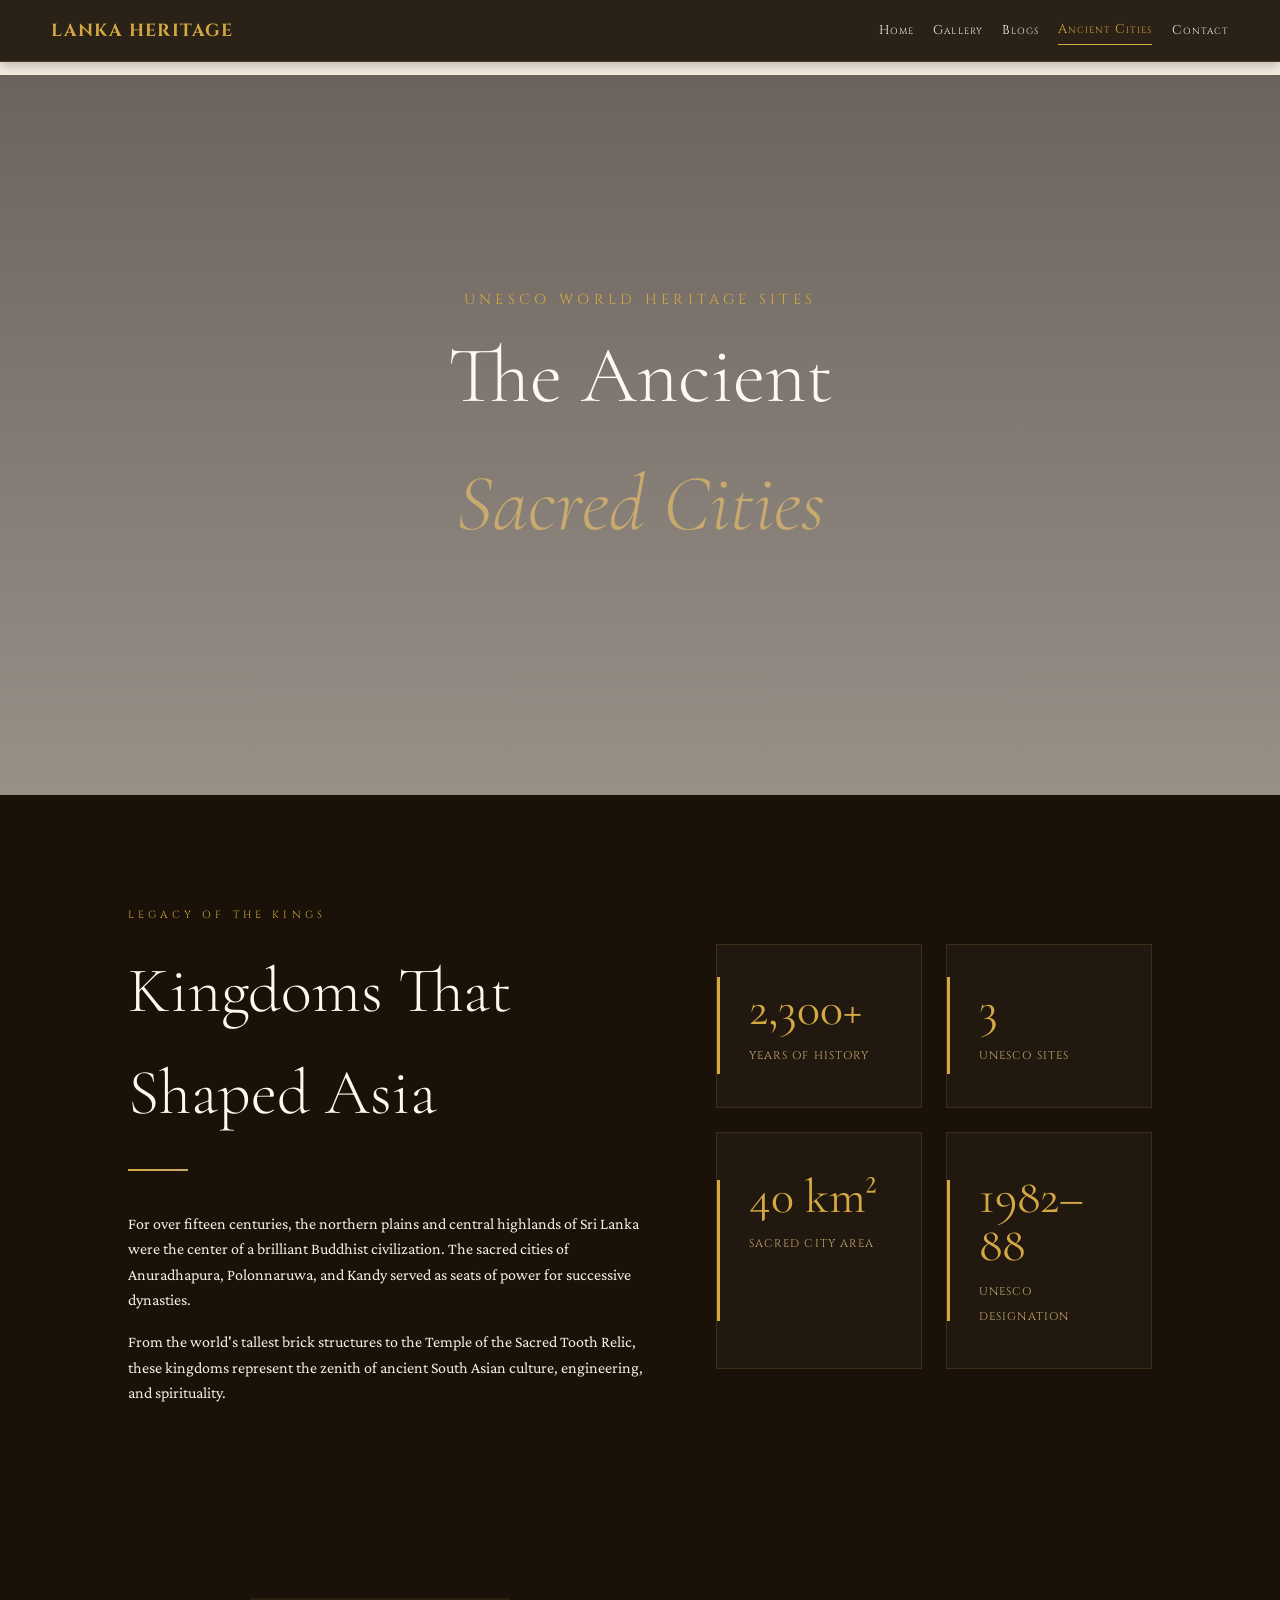
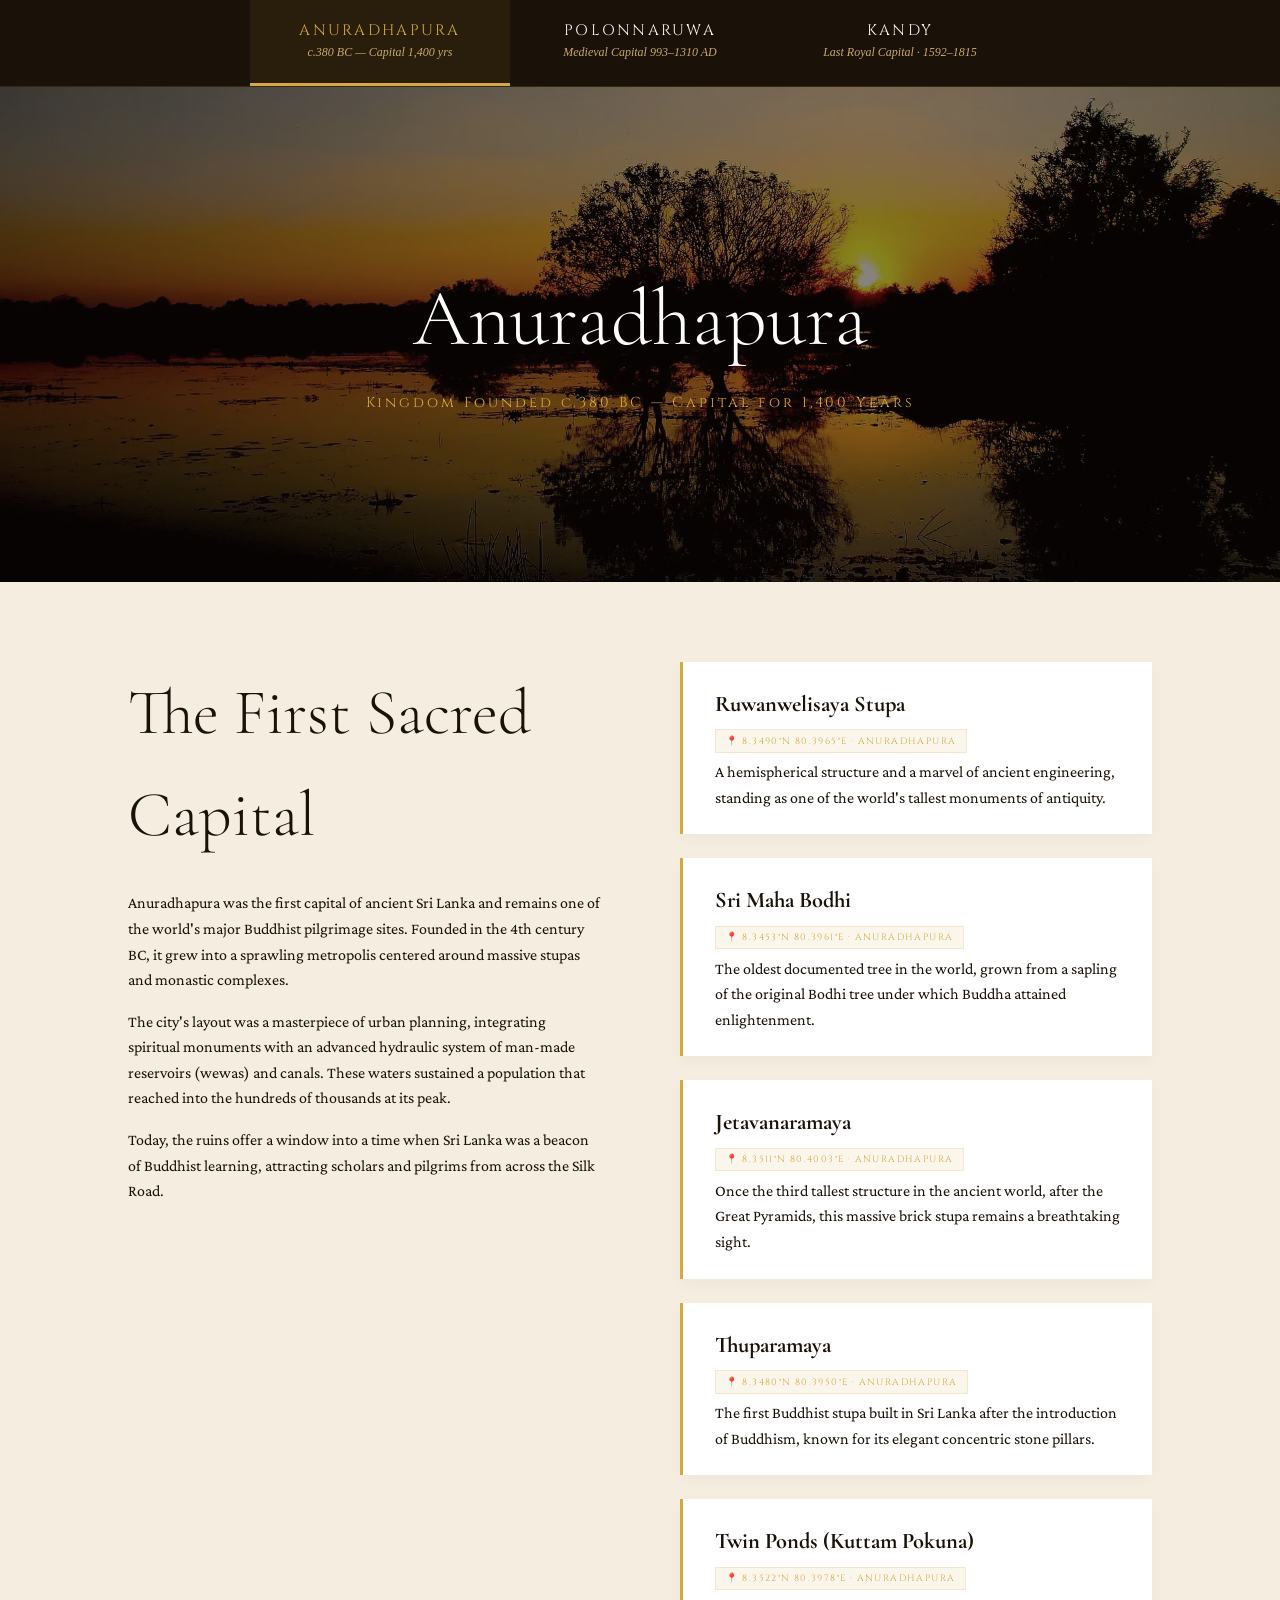
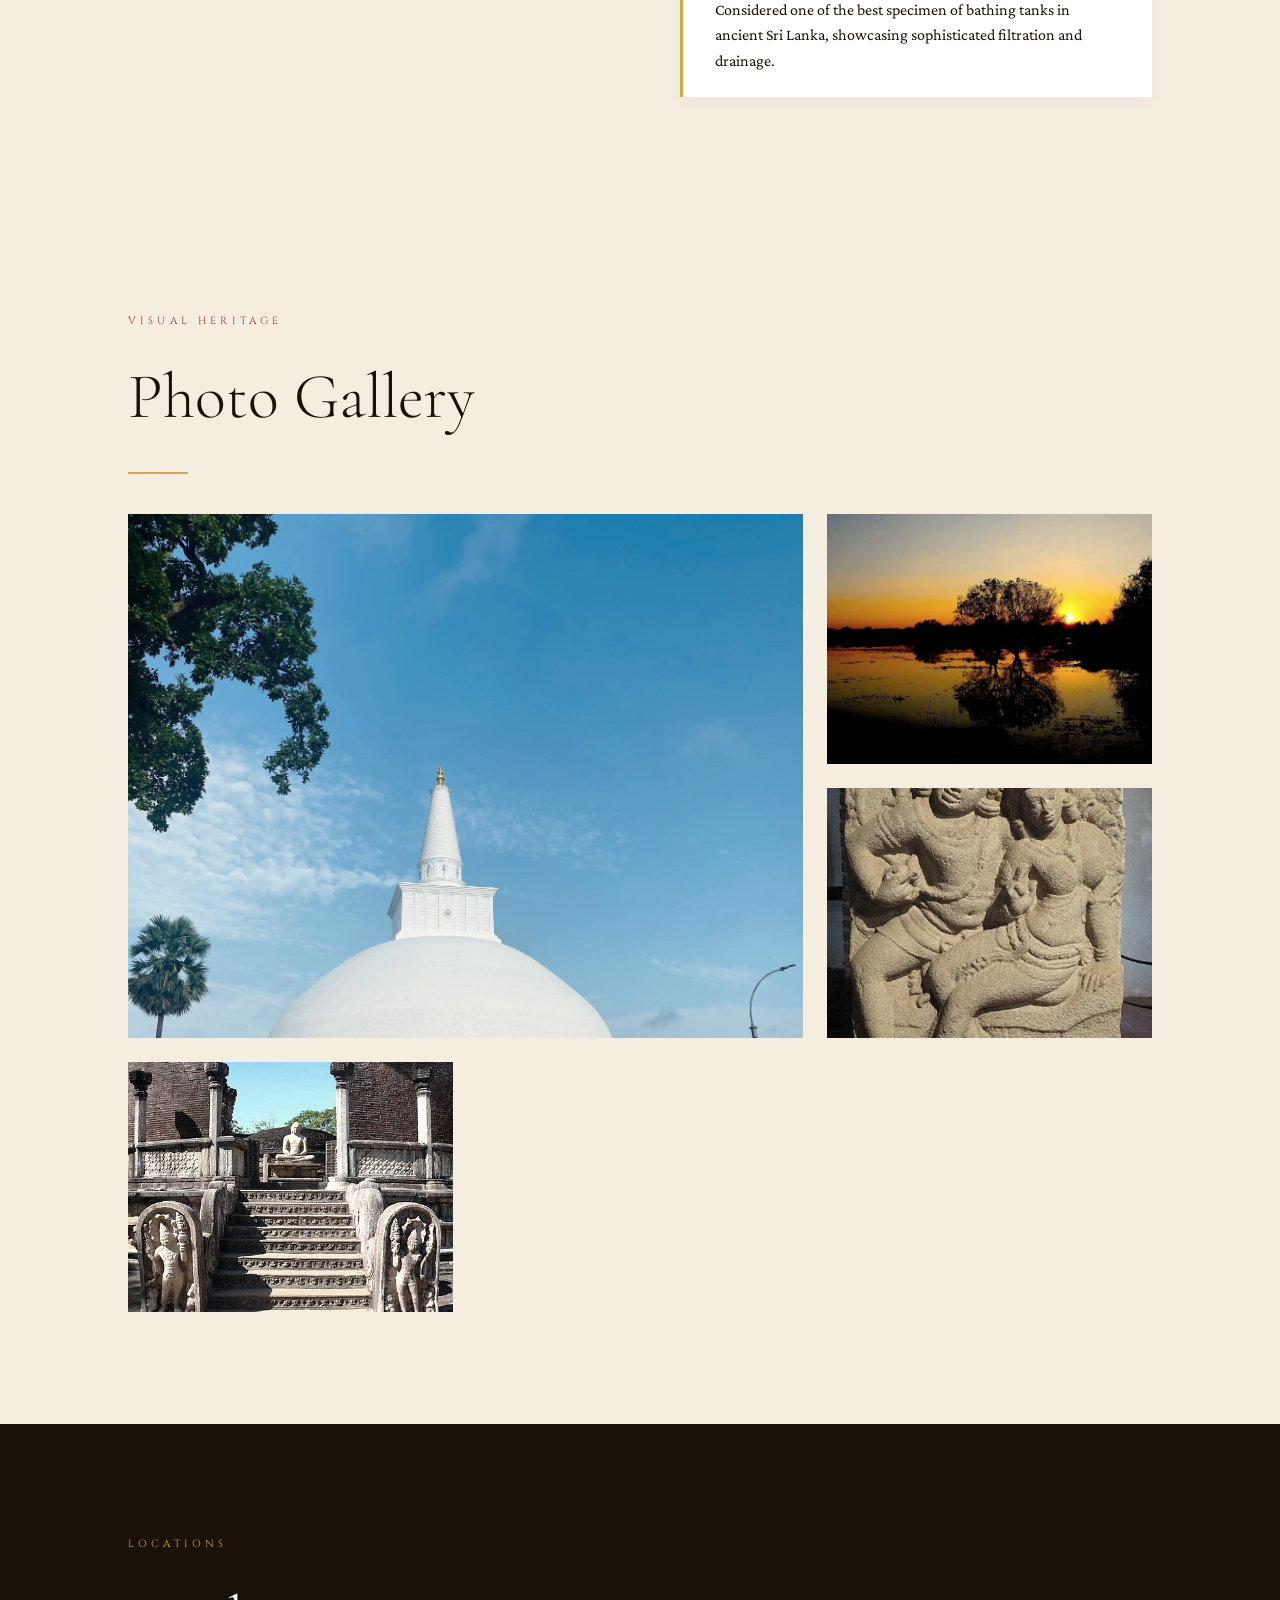
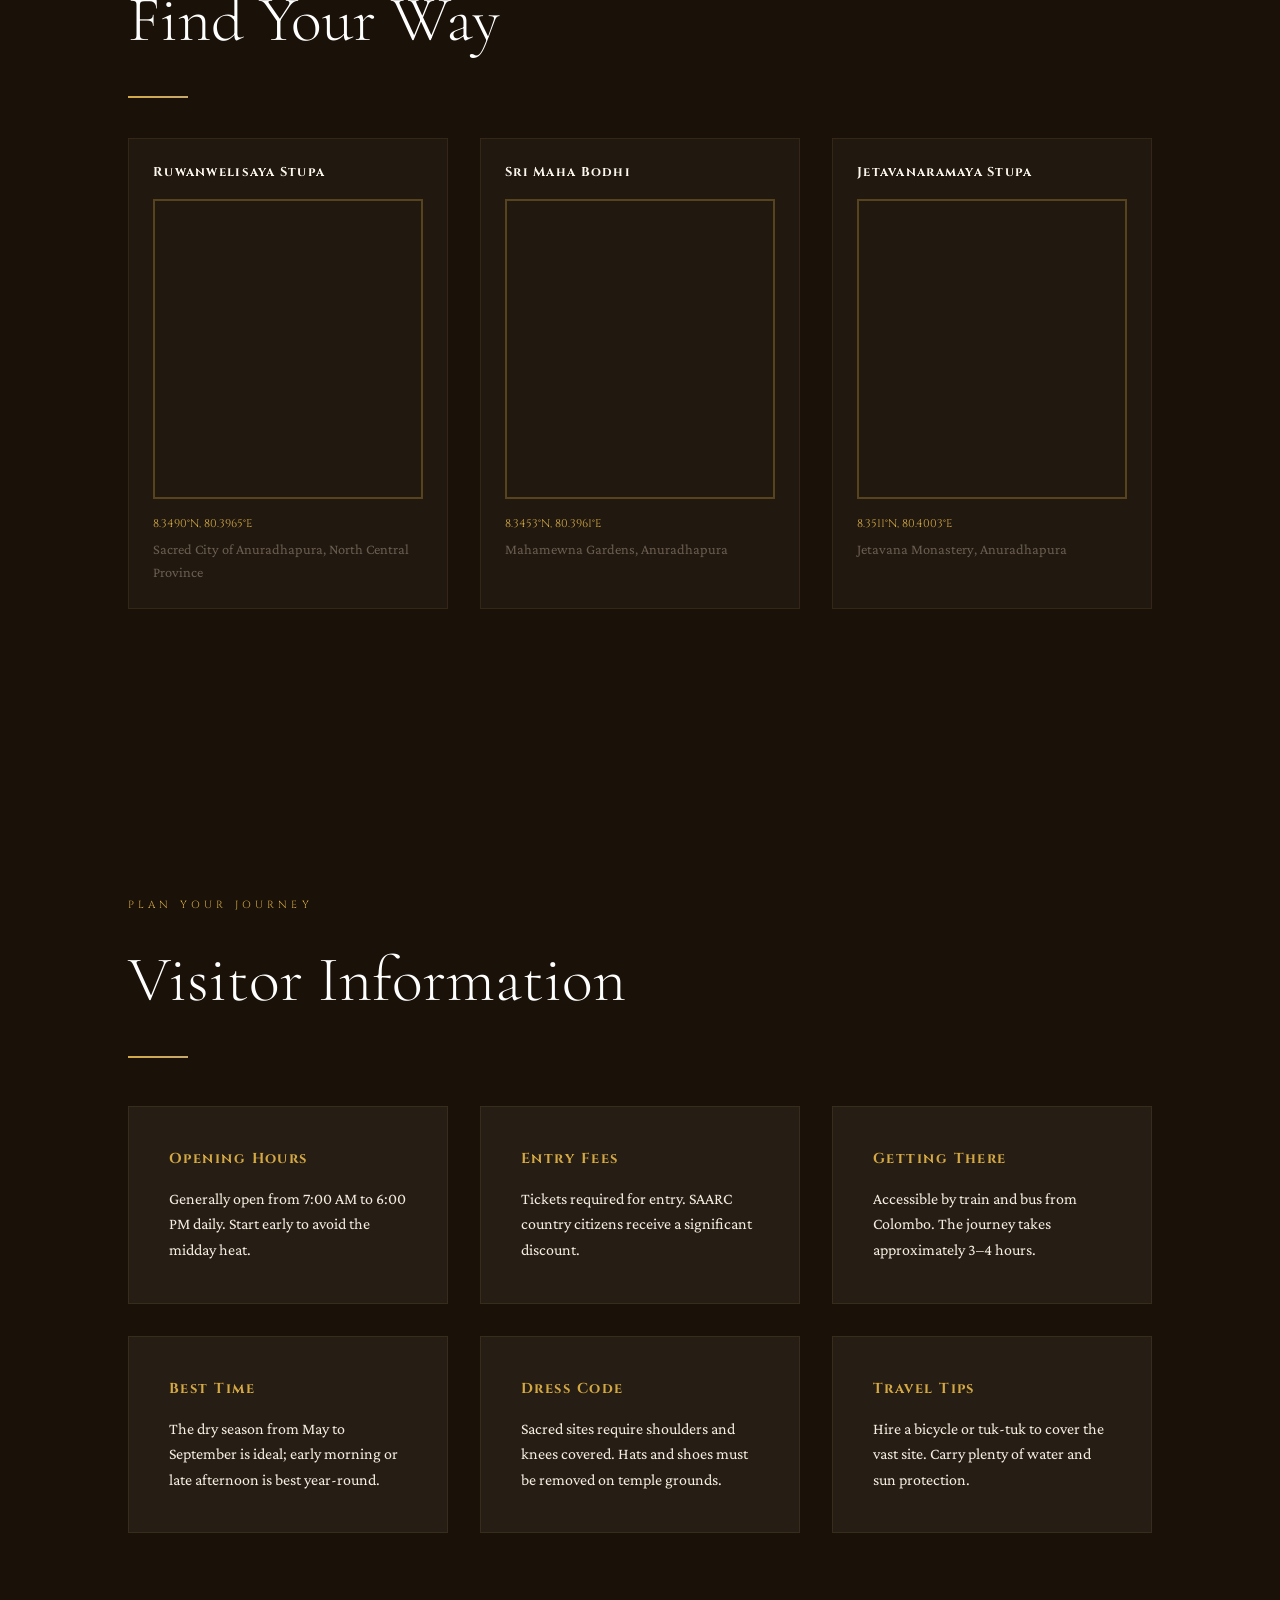
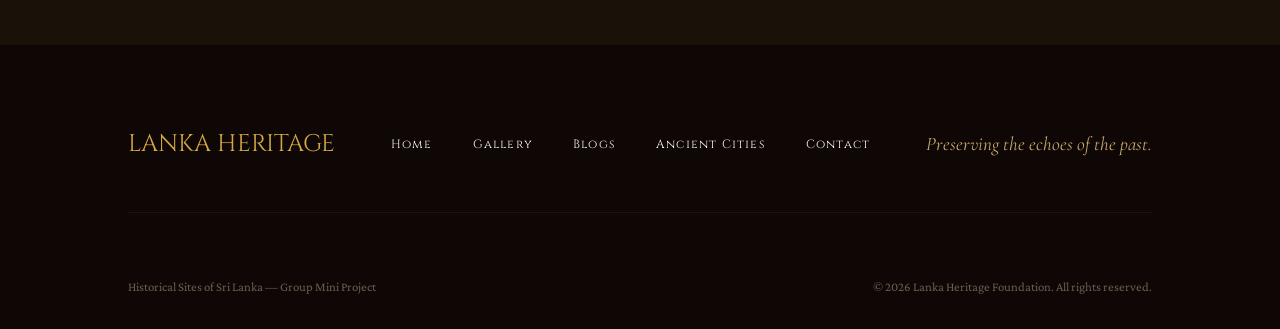
==== commit 84cc2e39: "changed all footer navbars to keep consistency" ====
--- a/ancient-cities.html
+++ b/ancient-cities.html
@@ -801,7 +801,7 @@
       }
 
       /* ── Footer ── */
-      footer {
+      /* footer {
         background-color: var(--night);
         color: var(--parchment);
         padding: 4rem 10% 2rem;
@@ -826,13 +826,73 @@
         text-decoration: none;
         font-family: "Cinzel", serif;
         font-size: 0.8rem;
-      }
+      }     
+
       .logo {
         font-family: "Cinzel", serif;
         color: var(--ivory);
         text-decoration: none;
         font-size: 1.1rem;
         letter-spacing: 0.15em;
+      }
+*/
+
+      /* Footer */
+      footer {
+        background-color: var(--night);
+        color: var(--parchment);
+        padding: 5rem 10% 2rem;
+        margin-top: 0;
+      }
+
+      .footer-top {
+        display: flex;
+        justify-content: space-between;
+        align-items: center;
+        margin-bottom: 4rem;
+        padding-bottom: 3rem;
+        border-bottom: 1px solid rgba(255, 255, 255, 0.05);
+      }
+
+      .footer-logo {
+        font-family: "Cinzel", serif;
+        color: var(--gold);
+        font-size: 1.5rem;
+        text-decoration: none;
+      }
+
+      .footer-nav {
+        display: flex;
+        gap: 2.5rem;
+      }
+
+      .footer-nav a {
+        color: var(--ivory);
+        text-decoration: none;
+        font-family: "Cinzel", serif;
+        font-size: 0.75rem;
+        letter-spacing: 0.1em;
+        transition: color 0.3s ease;
+      }
+
+      .footer-nav a:hover {
+        color: var(--gold);
+      }
+
+      .footer-tagline {
+        font-family: "Cormorant Garamond", serif;
+        font-style: italic;
+        font-size: 1.2rem;
+        color: var(--stone);
+      }
+
+      .footer-bottom {
+        display: flex;
+        justify-content: space-between;
+        align-items: center;
+        font-size: 0.8rem;
+        color: var(--smoke);
+        text-align: center;
       }
 
       /* ══════════════════════════════════════
@@ -952,12 +1012,19 @@
           grid-column: span 1;
           grid-row: span 1;
         }
-        .footer-content {
+        .footer-top {
           flex-direction: column;
-          align-items: flex-start;
+          gap: 2rem;
+          text-align: center;
         }
         .footer-nav {
-          margin-left: 0;
+          flex-wrap: wrap;
+          justify-content: center;
+          gap: 1.5rem;
+        }
+        .footer-bottom {
+          flex-direction: column;
+          gap: 1rem;
         }
         .map-subsection-title {
           font-size: 0.9rem;
@@ -2017,18 +2084,39 @@
     <!-- /panel-kandy -->
 
     <!-- Footer -->
-    <footer>
+    <!-- <footer>
       <div class="footer-content">
         <a href="index.html" class="logo">LANKA HERITAGE</a>
         <div class="footer-nav">
           <a href="index.html">Home</a>
-          <a href="kandy.html">Kandy</a>
+          <a href="gallery.html">Gallery</a>
+          <a href="blog.html">Blogs</a>
+          <a href="ancient-cities.html">Ancient Cities</a>
           <a href="contact.html">Contact</a>
         </div>
+        <span class="footer-tagline">Preserving the echoes of the past.</span>
       </div>
       <p style="text-align: center; font-size: 0.8rem; color: var(--smoke)">
         Historical Sites of Sri Lanka — Group Mini Project
       </p>
+    </footer> -->
+
+    <footer>
+      <div class="footer-top">
+        <a href="index.html" class="footer-logo">LANKA HERITAGE</a>
+        <div class="footer-nav">
+          <a href="index.html">Home</a>
+          <a href="gallery.html">Gallery</a>
+          <a href="blog.html">Blogs</a>
+          <a href="ancient-cities.html">Ancient Cities</a>
+          <a href="contact.html">Contact</a>
+        </div>
+        <span class="footer-tagline">Preserving the echoes of the past.</span>
+      </div>
+      <div class="footer-bottom">
+        <p>Historical Sites of Sri Lanka — Group Mini Project</p>
+        <p>&copy; 2026 Lanka Heritage Foundation. All rights reserved.</p>
+      </div>
     </footer>
 
     <script>
